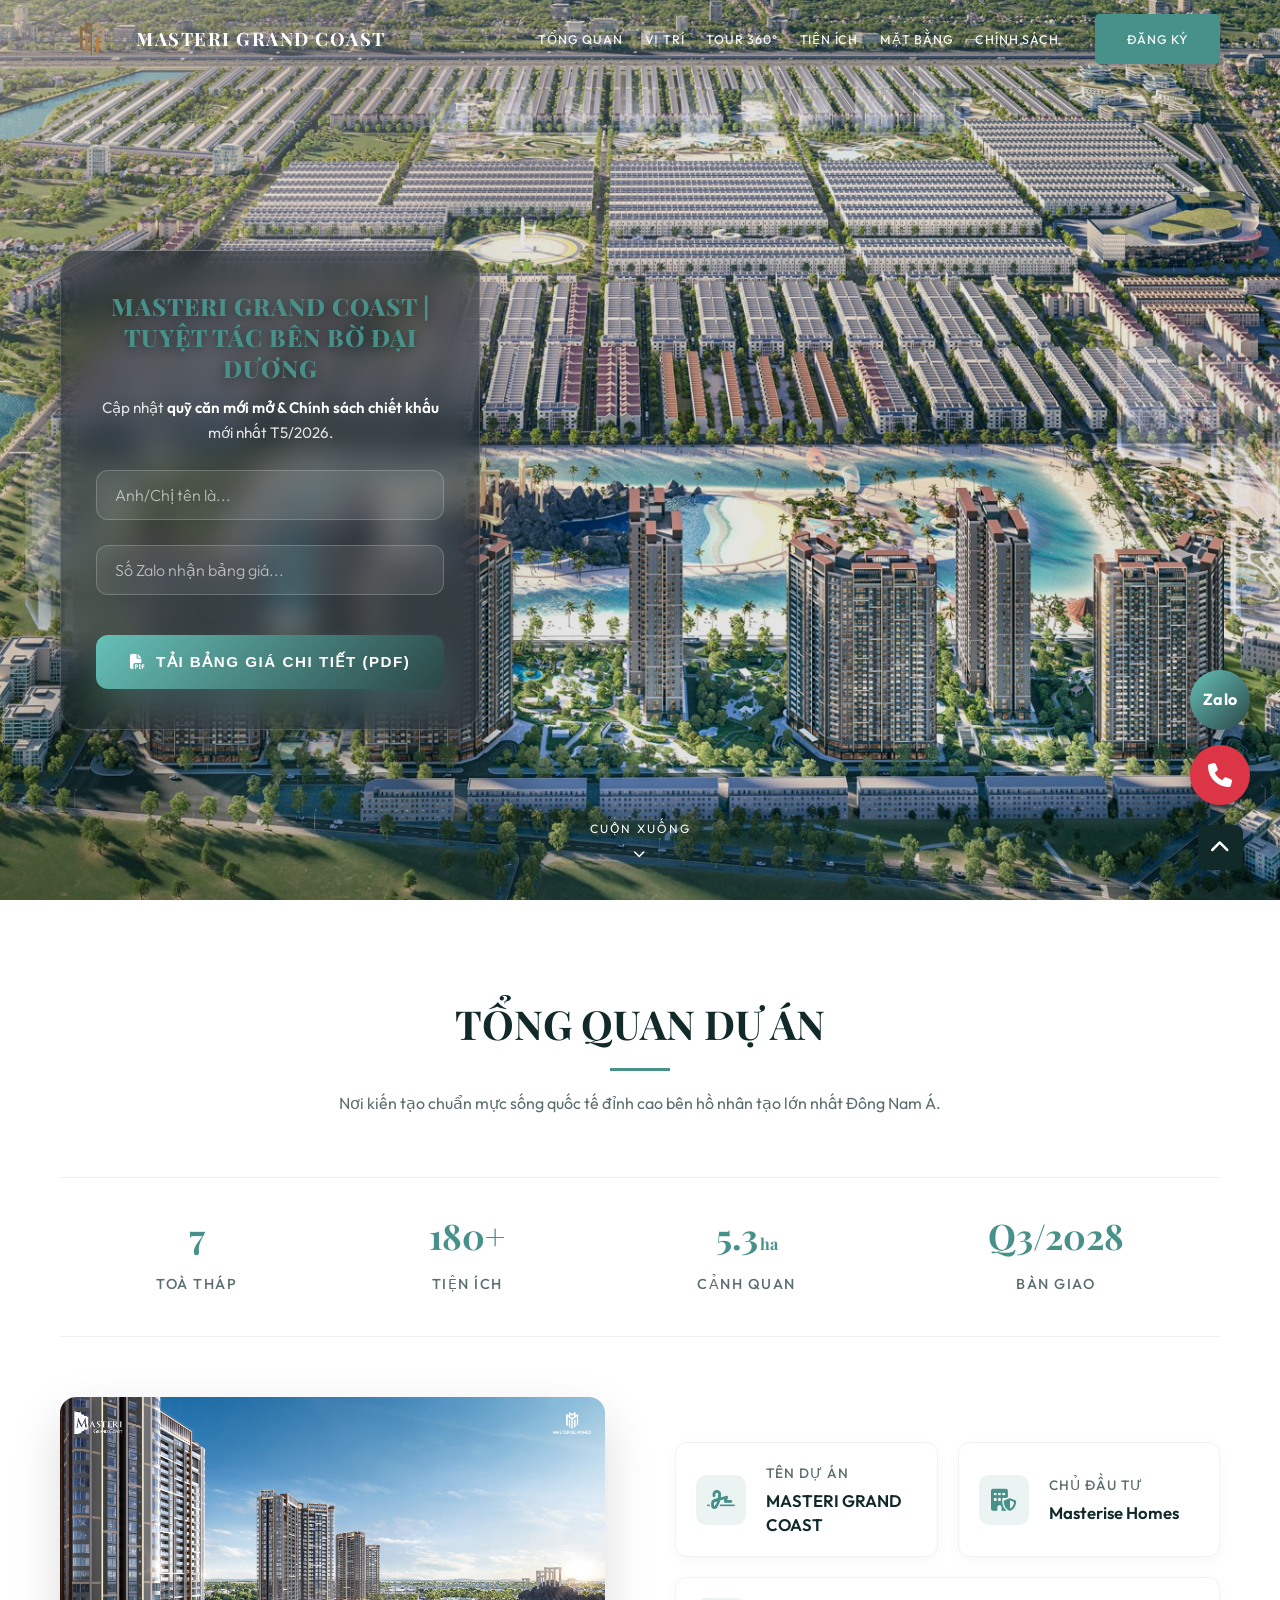
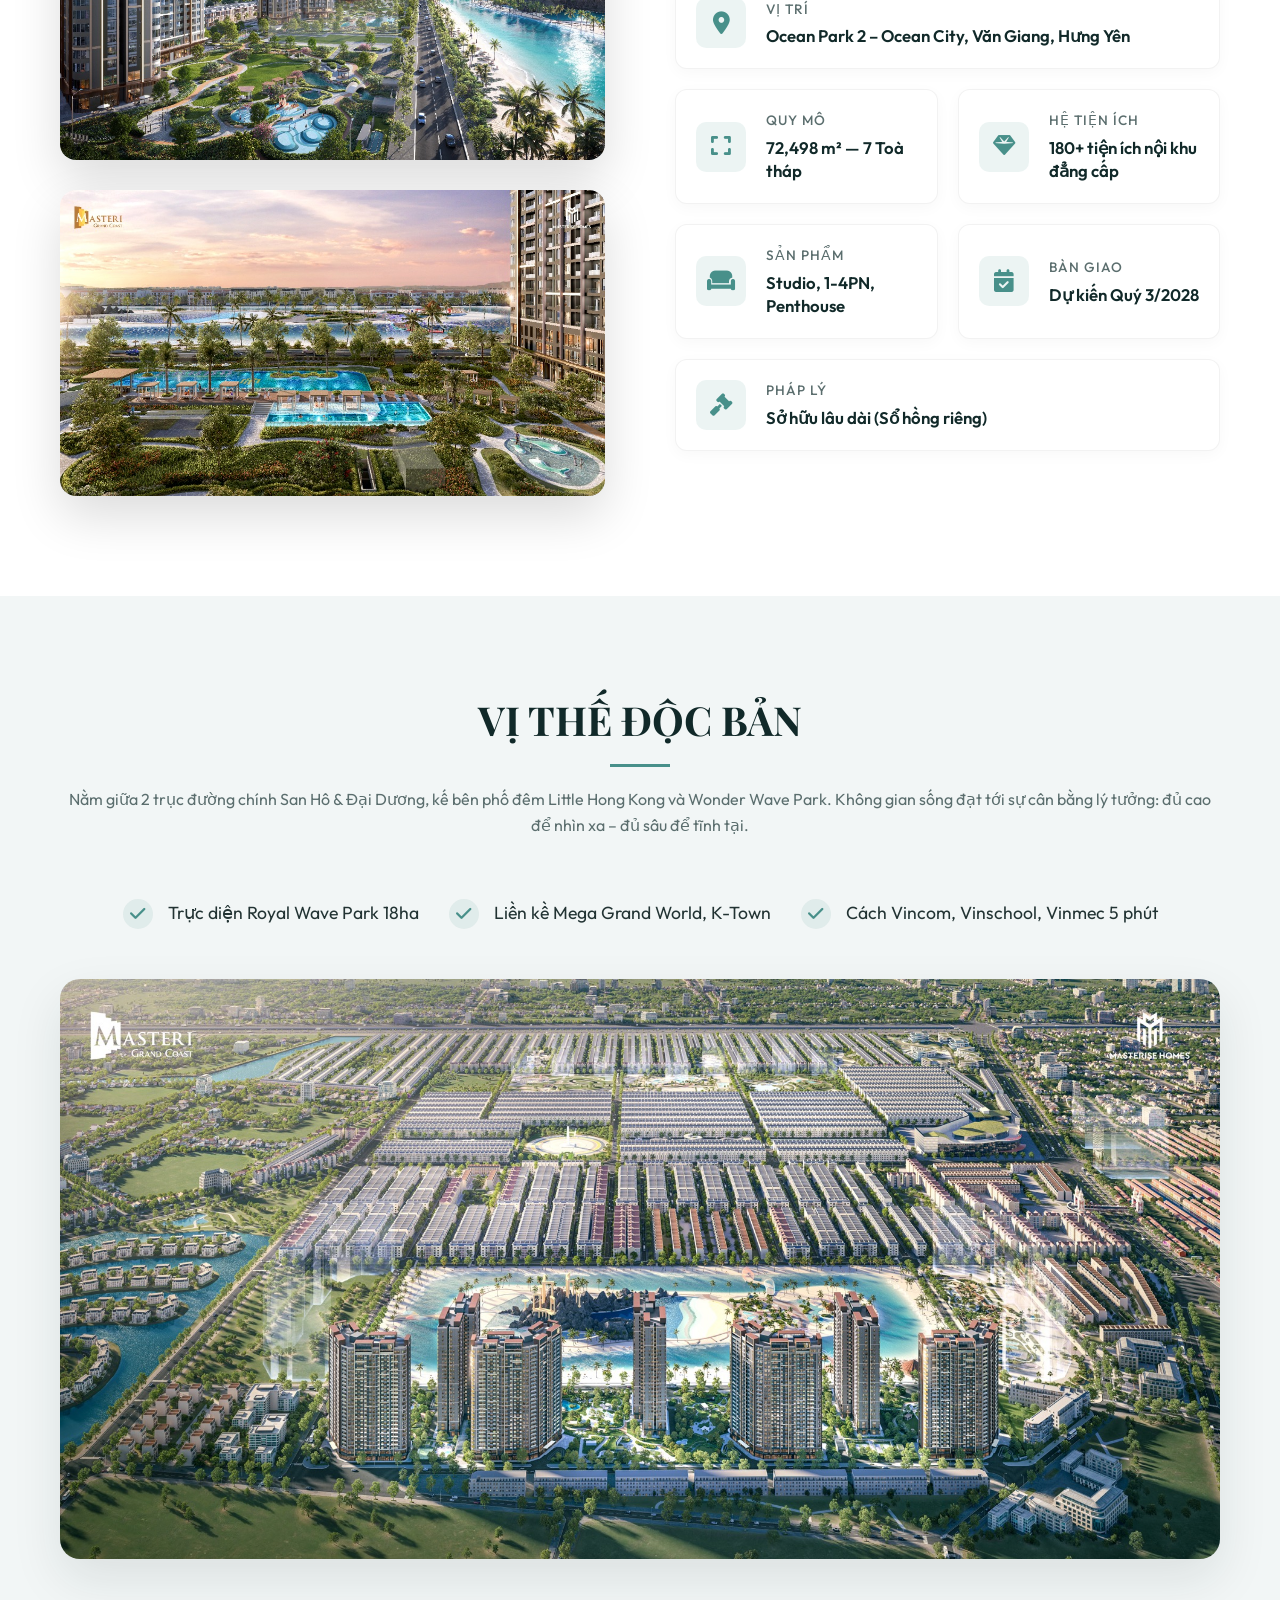
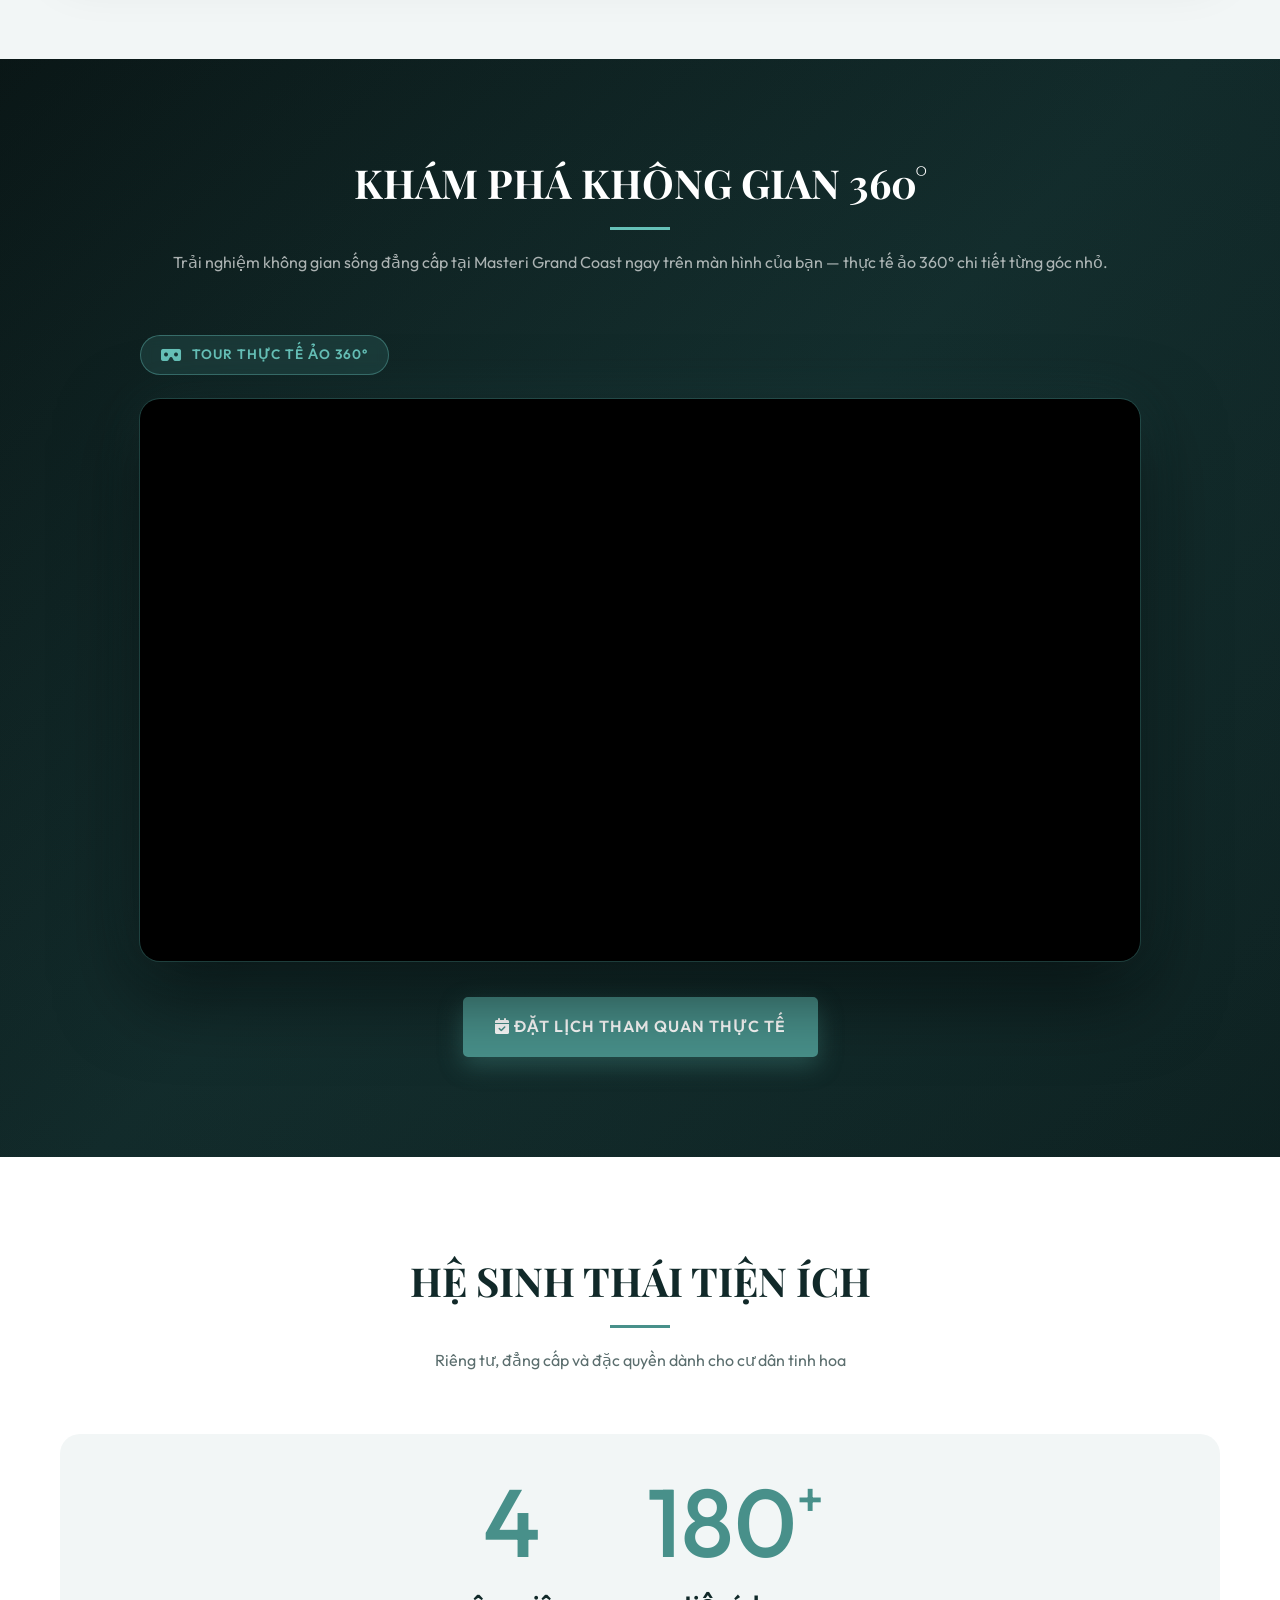
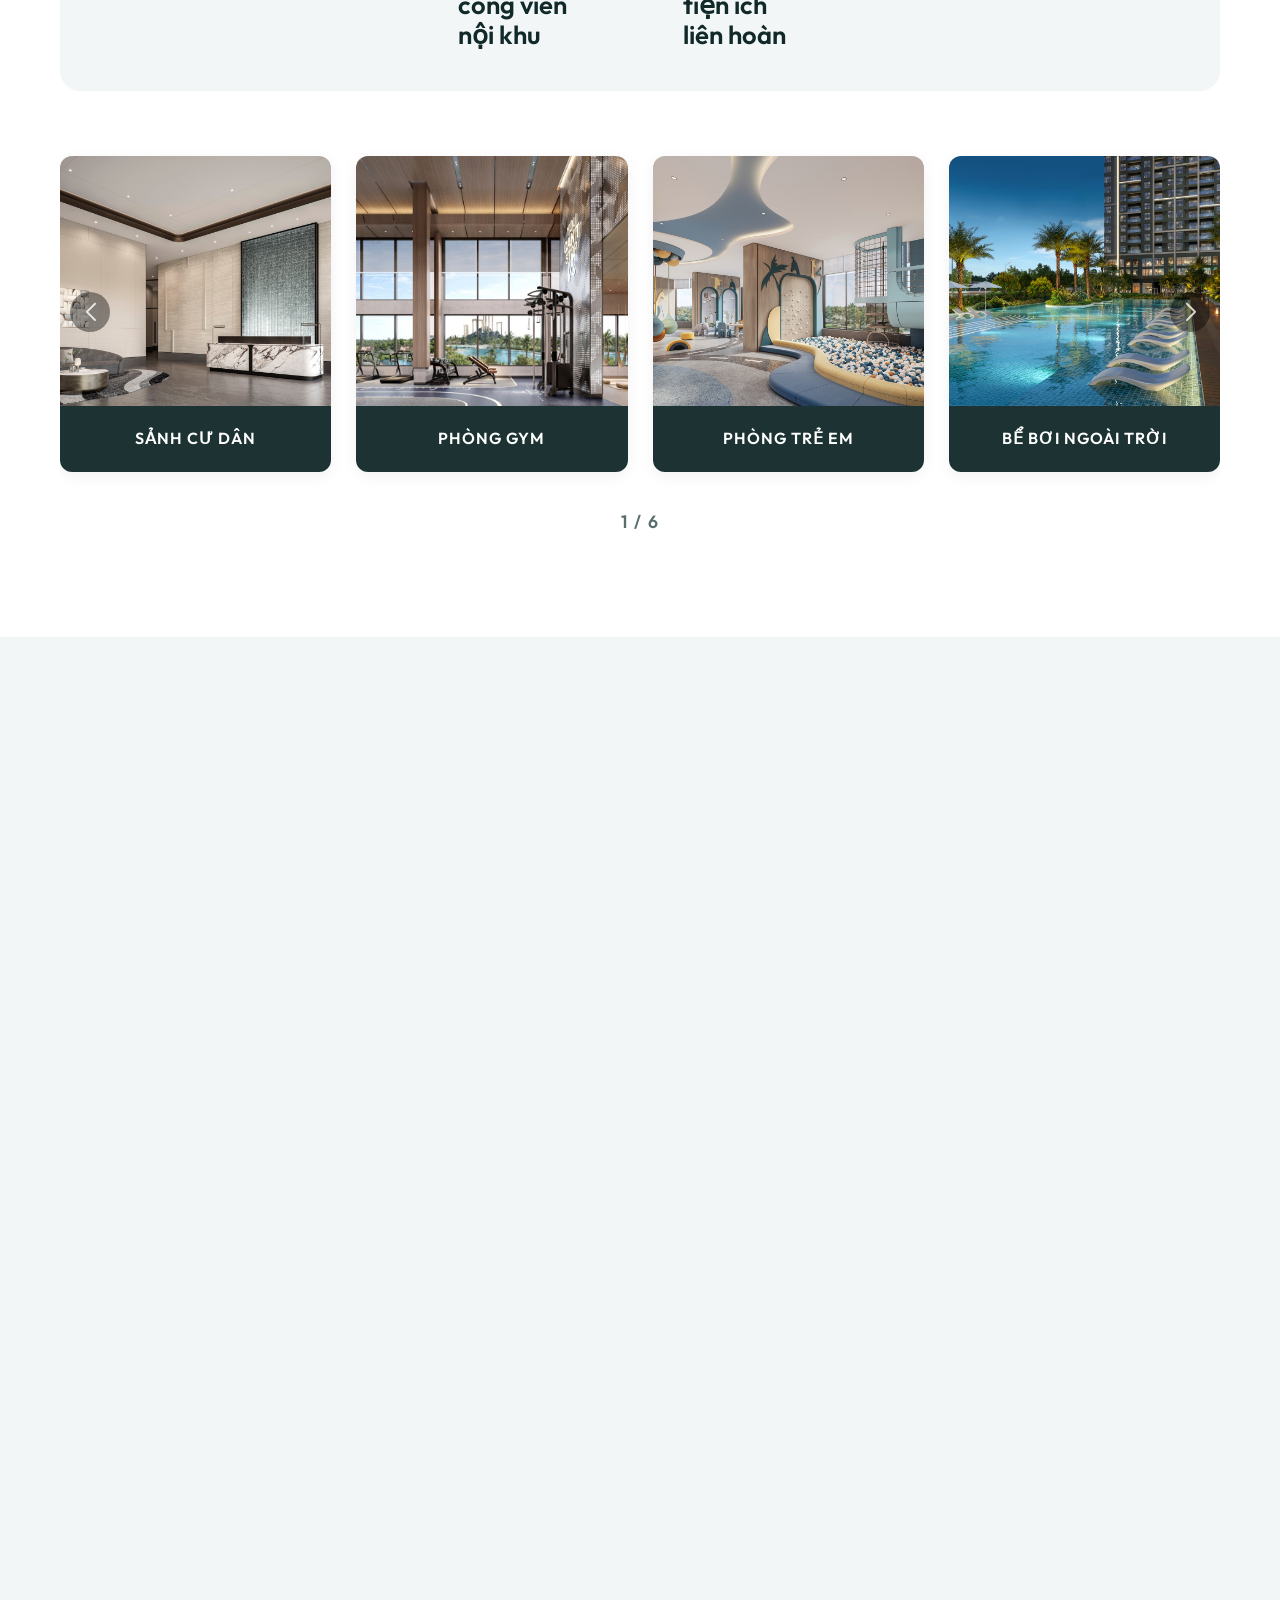
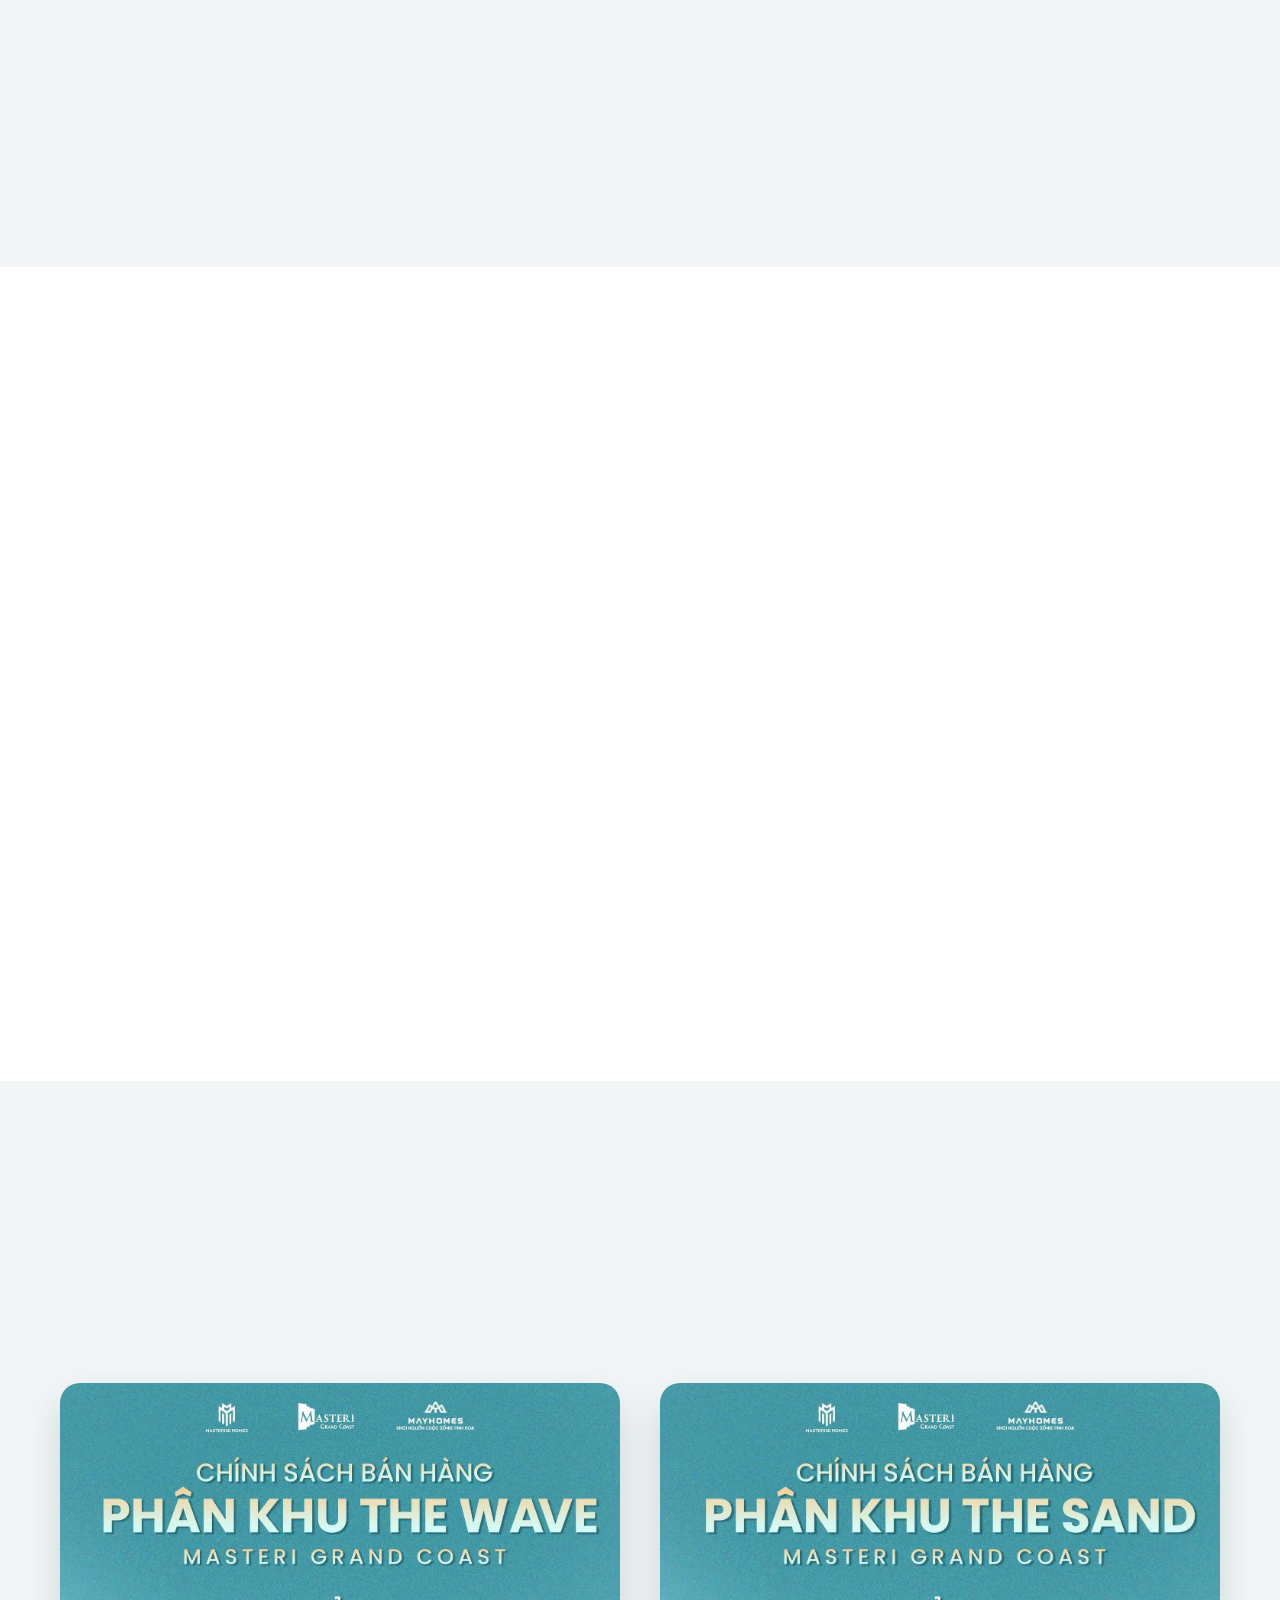
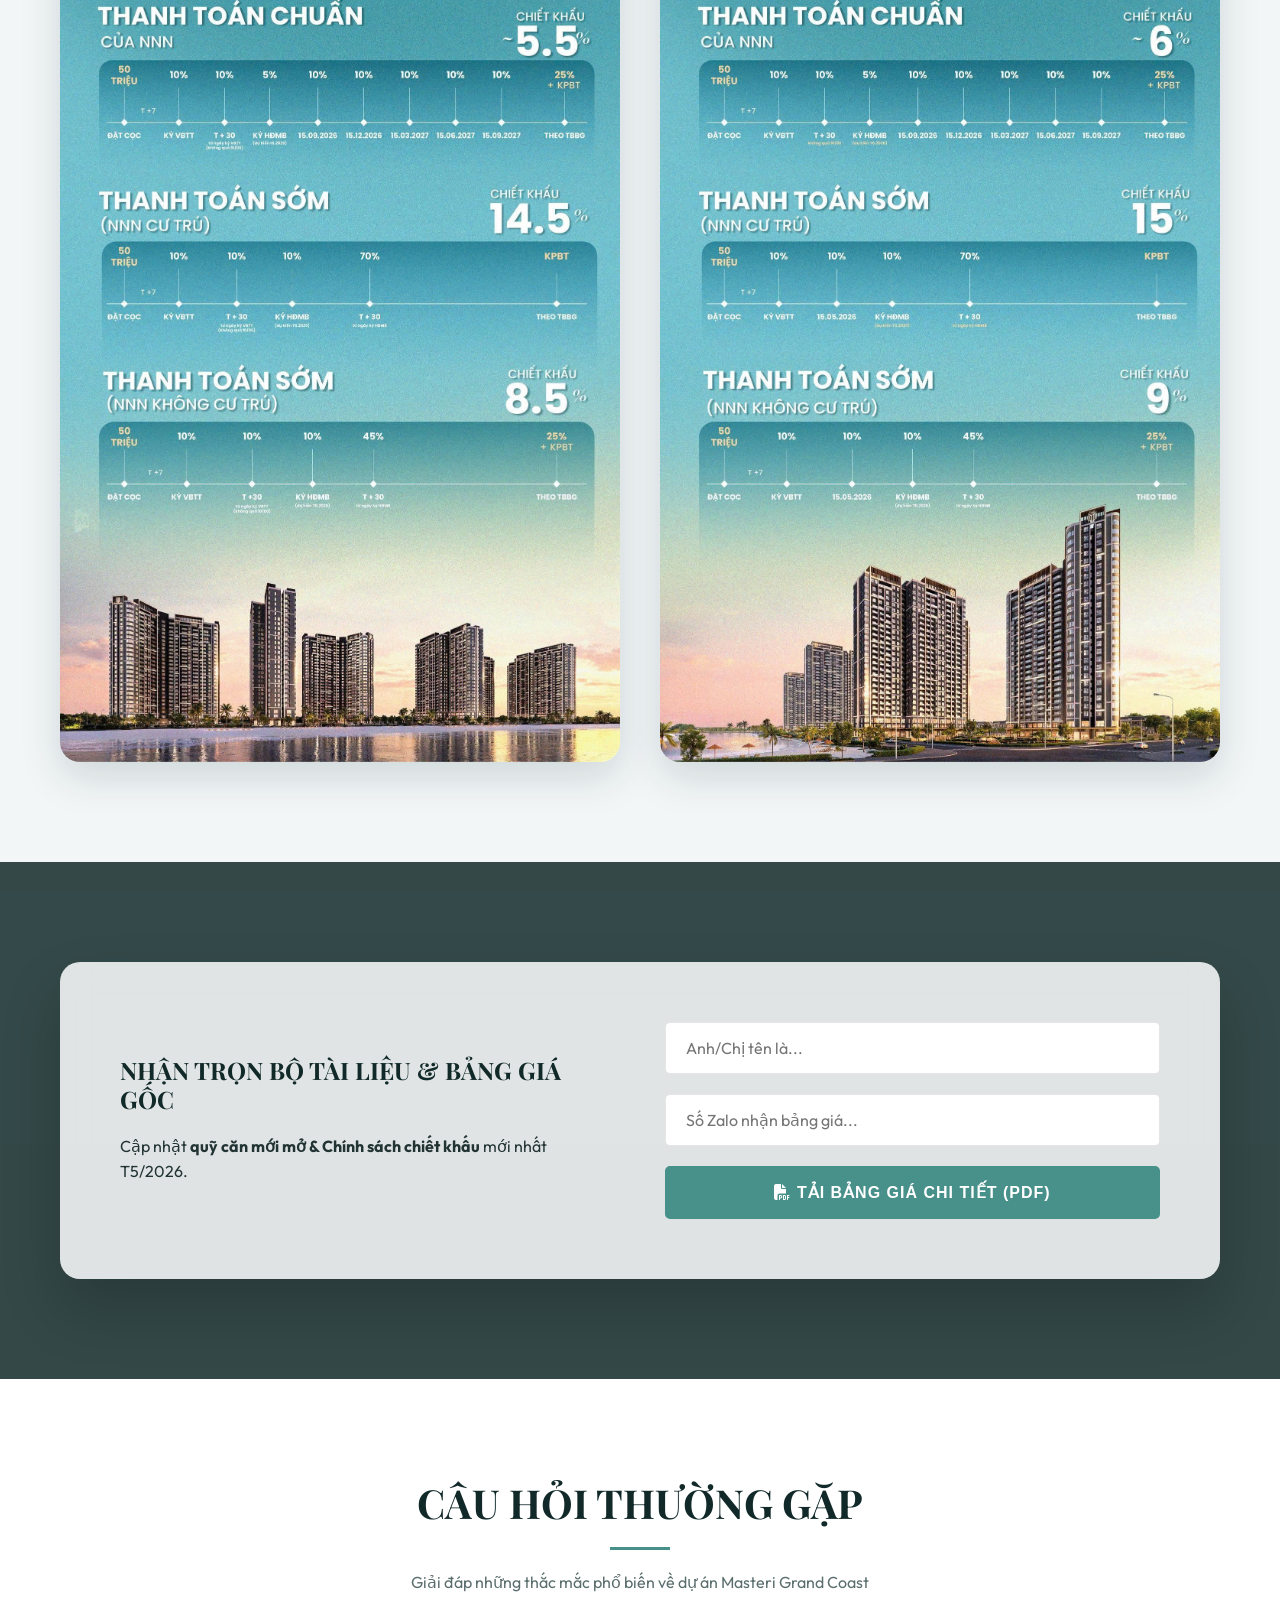
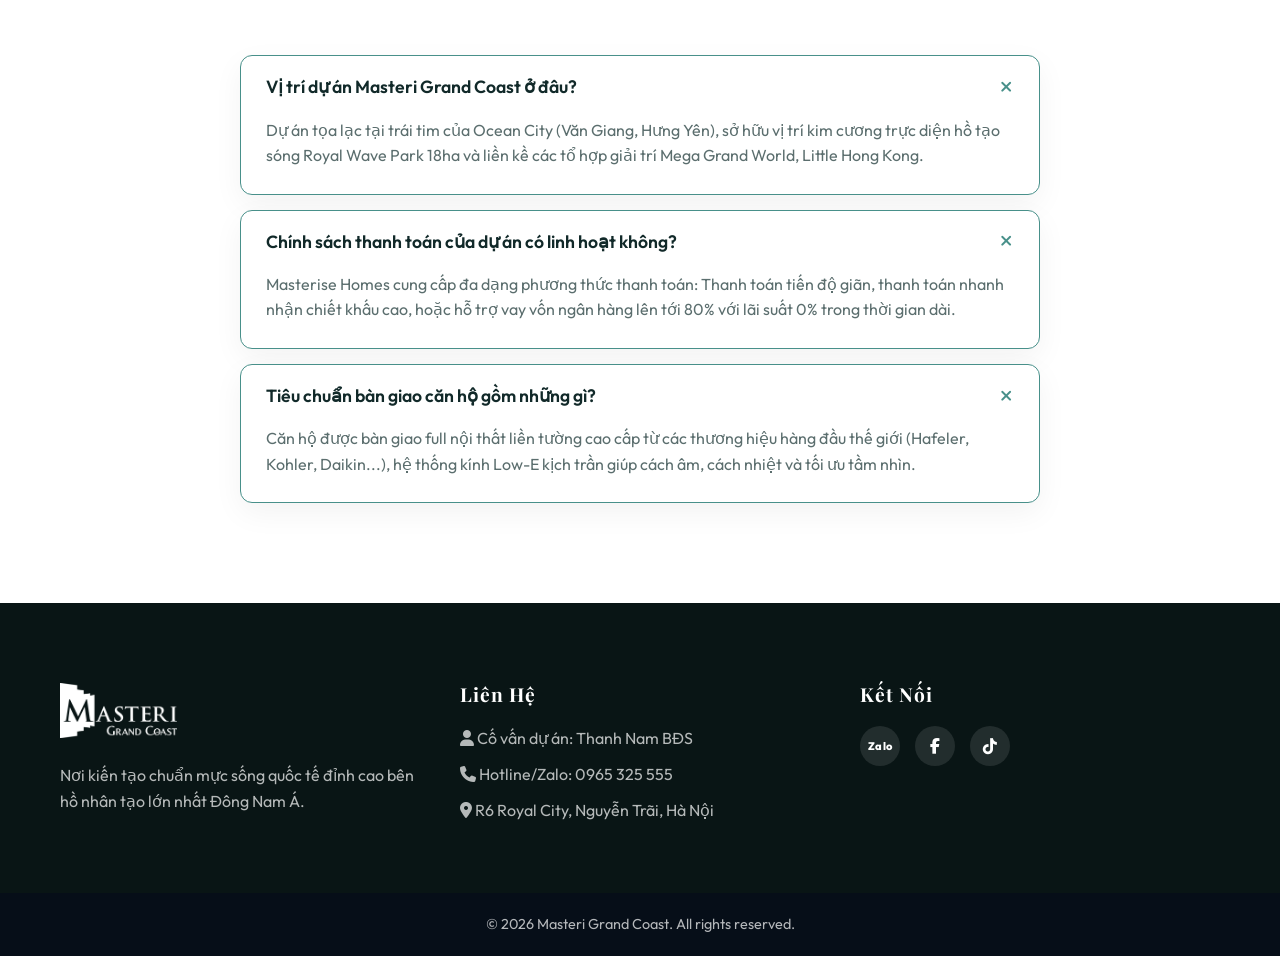
==== index.html @ ec3831b0 "feat: Add full list of apartment types to products carousel" ====
<!DOCTYPE html>
<html lang="vi">
<head>
    <meta charset="UTF-8">
    <meta name="viewport" content="width=device-width, initial-scale=1.0">
    <title>Masteri Grand Coast | Tuyệt Tác Bên Bờ Đại Dương</title>
    <link rel="canonical" href="https://thanhnambds.github.io/masteri-grand-coast/">

    <!-- SEO Meta Tags -->
    <meta name="description" content="Masteri Grand Coast - Phân khu căn hộ cao cấp tại Ocean City. Vị trí trực diện hồ Wave Park, sở hữu 180+ tiện ích đẳng cấp quốc tế. Nhận ngay bảng giá gốc và chính sách chiết khấu mới nhất năm 2026.">
    <meta name="keywords" content="Masteri Grand Coast, Masterise Homes, Ocean City, Ocean Park 2, Bất động sản">
    <meta name="author" content="Thanh Nam BĐS">
    <meta name="robots" content="index, follow, max-image-preview:large, max-snippet:-1, max-video-preview:-1">
    <meta name="geo.region" content="VN-HY">
    <meta name="geo.placename" content="Văn Giang">
    <meta name="geo.position" content="20.9383;105.9472">
    <meta name="ICBM" content="20.9383, 105.9472">

    <!-- Open Graph / Meta cho Zalo & Facebook -->
    <meta property="og:type" content="website">
    <meta property="og:url" content="https://thanhnambds.github.io/masteri-grand-coast/"> 
    <meta property="og:title" content="Masteri Grand Coast | Tuyệt Tác Sống Bên Bờ Đại Dương">
    <meta property="og:description" content="Khám phá không gian sống quốc tế đẳng cấp tại Ocean City. Nhận trọn bộ tài liệu & bảng giá quỹ căn ngoại giao mới nhất.">
    <meta property="og:image" content="https://thanhnambds.github.io/masteri-grand-coast/assets/og_image.png"> 
    <meta property="og:image:width" content="1024">
    <meta property="og:image:height" content="1024">
    <meta property="og:image:type" content="image/png">

    <!-- Facebook Domain Verification -->
    <meta name="facebook-domain-verification" content="ga3bc9r5jecabrwtxrjhvwh3znd4oa" />

    <!-- Favicon -->
    <link rel="icon" type="image/png" href="assets/favicon.png">
    <link rel="apple-touch-icon" href="assets/favicon.png">

    <!-- Google Fonts -->
    <link rel="preconnect" href="https://fonts.googleapis.com">
    <link rel="preconnect" href="https://fonts.gstatic.com" crossorigin>
    <link href="https://fonts.googleapis.com/css2?family=Outfit:wght@300;400;500;600;700&family=Playfair+Display:wght@400;500;600;700&display=swap" rel="stylesheet">
    <link rel="stylesheet" href="https://cdnjs.cloudflare.com/ajax/libs/font-awesome/6.4.0/css/all.min.css">

    <!-- Swiper CSS -->
    <link rel="stylesheet" href="https://cdn.jsdelivr.net/npm/swiper@11/swiper-bundle.min.css" />

    <!-- Structured Data (JSON-LD) -->
    <script type="application/ld+json">
    [
      {
        "@context": "https://schema.org",
        "@type": "RealEstateListing",
        "name": "Masteri Grand Coast - Ocean City",
        "description": "Phân khu căn hộ cao cấp nhất tại Ocean City, trực diện hồ Wave Park 18ha. Sở hữu hệ sinh Thái 180+ tiện ích đẳng cấp quốc tế.",
        "url": "https://thanhnambds.github.io/masteri-grand-coast/",
        "image": "https://thanhnambds.github.io/masteri-grand-coast/assets/og_image.png",
        "address": {
          "@type": "PostalAddress",
          "streetAddress": "Ocean Park 2, Ocean City",
          "addressLocality": "Văn Giang",
          "addressRegion": "Hưng Yên",
          "addressCountry": "VN"
        },
        "geo": {
          "@type": "GeoCoordinates",
          "latitude": "20.9383",
          "longitude": "105.9472"
        },
        "offers": {
          "@type": "Offer",
          "availability": "https://schema.org/InStock",
          "priceCurrency": "VND",
          "price": "3000000000",
          "priceSpecification": {
            "@type": "PriceSpecification",
            "price": "3000000000",
            "priceCurrency": "VND",
            "valueAddedTaxIncluded": "true"
          },
          "seller": {
            "@type": "Person",
            "name": "Thanh Nam BĐS",
            "telephone": "0965325555",
            "url": "https://zalo.me/0965325555"
          }
        }
      },
      {
        "@context": "https://schema.org",
        "@type": "FAQPage",
        "mainEntity": [
          {
            "@type": "Question",
            "name": "Vị trí dự án Masteri Grand Coast ở đâu?",
            "acceptedAnswer": {
              "@type": "Answer",
              "text": "Dự án Masteri Grand Coast tọa lạc tại vị trí 'trái tim' của Ocean City (thuộc Ocean Park 2), Văn Giang, Hưng Yên. Đây là vị trí trực diện hồ tạo sóng Royal Wave Park 18ha và liền kề Mega Grand World."
            }
          },
          {
            "@type": "Question",
            "name": "Chủ đầu tư Masterise Homes có uy tín không?",
            "acceptedAnswer": {
              "@type": "Answer",
              "text": "Masterise Homes là thành viên của tập đoàn Masterise Group, nổi tiếng với các dự án hàng hiệu như Grand Marina Saigon, The Global City. Các dự án của Masterise luôn cam kết chất lượng bàn giao đạt tiêu chuẩn quốc tế và pháp lý minh bạch."
            }
          },
          {
            "@type": "Question",
            "name": "Thời gian bàn giao dự kiến của Masteri Grand Coast là khi nào?",
            "acceptedAnswer": {
              "@type": "Answer",
              "text": "Dự án dự kiến sẽ bắt đầu bàn giao những căn hộ đầu tiên cho cư dân vào Quý 3 năm 2028 với tiêu chuẩn bàn giao cao cấp."
            }
          }
        ]
      }
    ]
    </script>

    <link rel="stylesheet" href="style.css">

    <!-- Meta Pixel Code -->
    <script>
    !function(f,b,e,v,n,t,s)
    {if(f.fbq)return;n=f.fbq=function(){n.callMethod?
    n.callMethod.apply(n,arguments):n.queue.push(arguments)};
    if(!f._fbq)f._fbq=n;n.push=n;n.loaded=!0;n.version='2.0';
    n.queue=[];t=b.createElement(e);t.async=!0;
    t.src=v;s=b.getElementsByTagName(e)[0];
    s.parentNode.insertBefore(t,s)}(window, document,'script',
    'https://connect.facebook.net/en_US/fbevents.js');
    fbq('init', '1285823569779220');
    fbq('track', 'PageView');
    </script>
    <noscript><img height="1" width="1" style="display:none"
    src="https://www.facebook.com/tr?id=1285823569779220&ev=PageView&noscript=1"
    /></noscript>
    <!-- End Meta Pixel Code -->

    <!-- Google Tag Manager -->
    <script>(function(w,d,s,l,i){w[l]=w[l]||[];w[l].push({'gtm.start':
    new Date().getTime(),event:'gtm.js'});var f=d.getElementsByTagName(s)[0],
    j=d.createElement(s),dl=l!='dataLayer'?'&l='+l:'';j.async=true;j.src=
    'https://www.googletagmanager.com/gtm.js?id='+i+dl;f.parentNode.insertBefore(j,f);
    })(window,document,'script','dataLayer','GTM-5982629K');</script>
    <!-- End Google Tag Manager -->
</head>
<body>
    <!-- Google Tag Manager (noscript) -->
    <noscript><iframe src="https://www.googletagmanager.com/ns.html?id=GTM-5982629K"
    height="0" width="0" style="display:none;visibility:hidden"></iframe></noscript>
    <!-- End Google Tag Manager (noscript) -->
    <header class="header" id="header">
        <div class="nav-container container">
            <a href="#dang-ky" class="logo">
                <img src="assets/logo.png" alt="Masterise Logo">
                MASTERI GRAND COAST
            </a>
            <!-- Desktop nav -->
            <nav class="nav" id="desktop-nav">
                <ul class="nav">
                    <li><a href="#tong-quan">Tổng Quan</a></li>
                    <li><a href="#vi-tri">Vị Trí</a></li>
                    <li><a href="#tour-360">Tour 360°</a></li>
                    <li><a href="#tien-ich">Tiện Ích</a></li>
                    <li><a href="#mat-bang">Mặt Bằng</a></li>
                    <li><a href="#chinh-sach">Chính Sách</a></li>
                    <li><a href="#dang-ky" class="btn-solid" style="margin-left: 15px;">Đăng Ký</a></li>
                </ul>
            </nav>
            <!-- Hamburger button (mobile only) -->
            <button class="hamburger" id="hamburger" aria-label="Menu">
                <span></span>
                <span></span>
                <span></span>
            </button>
        </div>

        <!-- Mobile drawer -->
        <div class="mobile-nav" id="mobile-nav">
            <ul>
                <li><a href="#tong-quan">Tổng Quan</a></li>
                <li><a href="#vi-tri">Vị Trí</a></li>
                <li><a href="#tour-360">Tour 360°</a></li>
                <li><a href="#tien-ich">Tiện Ích</a></li>
                <li><a href="#mat-bang">Mặt Bằng</a></li>
                <li><a href="#chinh-sach">Chính Sách</a></li>
                <li><a href="#dang-ky" class="btn-solid">Đăng Ký Ngay</a></li>
            </ul>
        </div>
    </header>

    <section class="hero" id="hero">
        <div class="hero-bg" style="background-image: url('assets/hero_bg_opt.jpg');"></div>
        <div class="hero-overlay"></div>
        <div class="container">
            <div class="hero-content form-card">
                <h1 class="hero-cta-title reveal-up">Masteri Grand Coast | Tuyệt Tác Bên Bờ Đại Dương</h1>
                <p class="hero-sub-headline reveal-up delay-1">Cập nhật <strong>quỹ căn mới mở & Chính sách chiết khấu</strong> mới nhất T5/2026.</p>

                <form class="hero-form reveal-up delay-2" id="hero-form">
                    <input type="hidden" name="form_origin" value="Hero Section (Đầu trang)">
                    <input type="hidden" name="project" value="Grand Coast">
                    <input type="text" name="website" style="display:none" tabindex="-1" autocomplete="off" placeholder="Leave this empty">
                    <div class="form-group">
                        <input type="text" name="fullname" placeholder="Anh/Chị tên là..." minlength="2" maxlength="50" required>
                    </div>
                    <div class="form-group">
                        <input type="tel" name="phone" placeholder="Số Zalo nhận bảng giá..." pattern="(0|\+84)[3|5|7|8|9][0-9]{8}" maxlength="12" title="Vui lòng nhập số điện thoại Việt Nam hợp lệ (ví dụ: 0912345678)" required>
                    </div>
                    <button type="submit" class="btn-solid btn-full btn-shimmer"><i class="fa-solid fa-file-pdf"></i> TẢI BẢNG GIÁ CHI TIẾT (PDF)</button>
                </form>

                <div class="form-success" id="hero-success" style="display: none;">
                    <div class="success-icon"><i class="fa-solid fa-circle-check"></i></div>
                    <h3>Gửi thành công!</h3>
                    <p>Chào anh/chị, tài liệu đã sẵn sàng. Mời anh/chị nhấn nút bên dưới để xem ngay.</p>
                    <div class="success-actions">
                        <a href="assets/bao-gia-top-can-masteri-grand-coast-studio-den-3pn.pdf" target="_blank" rel="noopener noreferrer" class="btn-solid btn-full"><i class="fa-solid fa-file-pdf"></i> XEM BẢNG GIÁ (PDF)</a>
                        <a href="https://zalo.me/0965325555" target="_blank" rel="noopener noreferrer" class="btn-outline btn-full"><i class="fa-solid fa-comments"></i> CHAT ZALO TƯ VẤN</a>
                    </div>
                </div>
            </div>

            <div class="scroll-indicator">
                <span>Cuộn xuống</span>
                <i class="fa-solid fa-chevron-down"></i>
            </div>
        </div>
    </section>

    <!-- Tổng Quan -->
    <section class="section" id="tong-quan">
        <div class="container">
            <div class="section-header reveal-up">
                <h2>Tổng Quan Dự Án</h2>
                <div class="divider"></div>
                <p>Nơi kiến tạo chuẩn mực sống quốc tế đỉnh cao bên hồ nhân tạo lớn nhất Đông Nam Á.</p>
            </div>

            <div class="spec-stats reveal-up delay-1">
                <div class="stat-item">
                    <span class="stat-num"><span class="counter" data-target="7">0</span></span>
                    <span class="stat-txt">Toà tháp</span>
                </div>
                <div class="stat-item">
                    <span class="stat-num"><span class="counter" data-target="180">0</span>+</span>
                    <span class="stat-txt">Tiện ích</span>
                </div>
                <div class="stat-item">
                    <span class="stat-num"><span class="counter" data-target="5.3">0</span><small>ha</small></span>
                    <span class="stat-txt">Cảnh quan</span>
                </div>
                <div class="stat-item">
                    <span class="stat-num">Q3/2028</span>
                    <span class="stat-txt">Bàn giao</span>
                </div>
            </div>

            <div class="tq-layout">
                <!-- Cột trái: Ảnh phối cảnh -->
                <div class="tq-image reveal-left">
                    <div class="tq-img-main">
                        <img src="assets/tong_quan.jpg" width="1024" height="682" alt="Phối cảnh tổng thể 7 tòa tháp Masteri Grand Coast bên hồ Wave Park">
                    </div>
                    <div class="tq-img-sub">
                        <img src="assets/tong_quan_2.jpg" alt="Không gian xanh và công viên nội khu tại dự án Masterise Homes">
                    </div>
                </div>

                <!-- Cột phải: Nội dung -->
                <div class="tq-content reveal-right">
                    <div class="overview-details">
                        <div class="spec-grid">
                            <div class="spec-card">
                                <div class="spec-icon"><i class="fa-solid fa-signature"></i></div>
                                <div class="spec-info">
                                    <span class="spec-label">Tên dự án</span>
                                    <span class="spec-value">MASTERI GRAND COAST</span>
                                </div>
                            </div>
                            <div class="spec-card tq-hide-mobile">
                                <div class="spec-icon"><i class="fa-solid fa-building-shield"></i></div>
                                <div class="spec-info">
                                    <span class="spec-label">Chủ đầu tư</span>
                                    <span class="spec-value">Masterise Homes</span>
                                </div>
                            </div>
                            <div class="spec-card full-width">
                                <div class="spec-icon"><i class="fa-solid fa-location-dot"></i></div>
                                <div class="spec-info">
                                    <span class="spec-label">Vị trí</span>
                                    <span class="spec-value">Ocean Park 2 – Ocean City, Văn Giang, Hưng Yên</span>
                                </div>
                            </div>
                            <div class="spec-card">
                                <div class="spec-icon"><i class="fa-solid fa-expand"></i></div>
                                <div class="spec-info">
                                    <span class="spec-label">Quy mô</span>
                                    <span class="spec-value">72,498 m² — 7 Toà tháp</span>
                                </div>
                            </div>
                            <div class="spec-card">
                                <div class="spec-icon"><i class="fa-solid fa-gem"></i></div>
                                <div class="spec-info">
                                    <span class="spec-label">Hệ tiện ích</span>
                                    <span class="spec-value">180+ tiện ích nội khu đẳng cấp</span>
                                </div>
                            </div>
                            <div class="spec-card tq-hide-mobile">
                                <div class="spec-icon"><i class="fa-solid fa-couch"></i></div>
                                <div class="spec-info">
                                    <span class="spec-label">Sản phẩm</span>
                                    <span class="spec-value">Studio, 1-4PN, Penthouse</span>
                                </div>
                            </div>
                            <div class="spec-card">
                                <div class="spec-icon"><i class="fa-solid fa-calendar-check"></i></div>
                                <div class="spec-info">
                                    <span class="spec-label">Bàn giao</span>
                                    <span class="spec-value">Dự kiến Quý 3/2028</span>
                                </div>
                            </div>
                            <div class="spec-card full-width tq-hide-mobile">
                                <div class="spec-icon"><i class="fa-solid fa-gavel"></i></div>
                                <div class="spec-info">
                                    <span class="spec-label">Pháp lý</span>
                                    <span class="spec-value">Sở hữu lâu dài (Sổ hồng riêng)</span>
                                </div>
                            </div>
                        </div>
                    </div>
                </div>
            </div>
        </div>
    </section>

    <!-- Vị Trí -->
    <section class="section bg-gray" id="vi-tri">
        <div class="container">
            <div class="section-header reveal-up">
                <h2>Vị Thế Độc Bản</h2>
                <div class="divider"></div>
                <p>Nằm giữa 2 trục đường chính San Hô & Đại Dương, kế bên phố đêm Little Hong Kong và Wonder Wave Park. Không gian sống đạt tới sự cân bằng lý tưởng: đủ cao để nhìn xa – đủ sâu để tĩnh tại.</p>
            </div>

            <ul class="feature-list horizontal-list reveal-up">
                <li><i class="fa-solid fa-check"></i> Trực diện Royal Wave Park 18ha</li>
                <li><i class="fa-solid fa-check"></i> Liền kề Mega Grand World, K-Town</li>
                <li><i class="fa-solid fa-check"></i> Cách Vincom, Vinschool, Vinmec 5 phút</li>
            </ul>

            <div class="image-map-wrapper reveal-up" style="margin-top: 50px;">
                <img src="assets/vi_tri_opt.jpg" width="1920" height="960" alt="Bản đồ vị trí dự án Masteri Grand Coast" loading="lazy">
            </div>
        </div>
    </section>

    <!-- Tour 360° -->
    <section class="section tour360-section" id="tour-360">
        <div class="container">
            <div class="section-header reveal-up">
                <h2>Khám Phá Không Gian 360°</h2>
                <div class="divider"></div>
                <p>Trải nghiệm không gian sống đẳng cấp tại Masteri Grand Coast ngay trên màn hình của bạn — thực tế ảo 360° chi tiết từng góc nhỏ.</p>
            </div>

            <div class="tour360-wrapper reveal-up delay-1">
                <div class="tour360-badge">
                    <i class="fa-solid fa-vr-cardboard"></i>
                    <span>Tour thực tế ảo 360°</span>
                </div>
                <div class="tour360-frame-container">
                    <iframe
                        id="kuula-tour"
                        width="100%"
                        height="100%"
                        style="border:none;"
                        allow="fullscreen; gyroscope; accelerometer; xr-spatial-tracking"
                        scrolling="no"
                        src="https://kuula.co/share/htxHw?logo=1&info=1&fs=1&vr=0&sd=1&thumbs=1&inst=vi">
                    </iframe>
                </div>
                <div class="tour360-cta">
                    <a href="#dang-ky" class="btn-solid">
                        <i class="fa-solid fa-calendar-check"></i> Đặt lịch tham quan thực tế
                    </a>
                </div>
            </div>
        </div>
    </section>

    <!-- Tiện Ích -->
    <section class="section" id="tien-ich">
        <div class="container">
            <div class="section-header reveal-up">
                <h2>Hệ Sinh Thái Tiện Ích</h2>
                <div class="divider"></div>
                <p>Riêng tư, đẳng cấp và đặc quyền dành cho cư dân tinh hoa</p>
            </div>

            <div class="amenity-stats reveal-up delay-1">
                <div class="stat-item">
                    <div class="stat-number"><span class="counter" data-target="4">0</span></div>
                    <div class="stat-label">công viên<br>nội khu</div>
                </div>
                <div class="stat-item">
                    <div class="stat-number"><span class="counter" data-target="180">0</span><span class="plus">+</span></div>
                    <div class="stat-label">tiện ích<br>liên hoàn</div>
                </div>
            </div>

            <div class="amenities-slider-wrapper reveal-up delay-2">
                <div class="swiper amenitiesSwiper">
                    <div class="swiper-wrapper">
                        <!-- Slide 1 -->
                        <div class="swiper-slide">
                            <div class="am-card">
                                <img src="assets/am_1_opt.jpg" alt="Sảnh Cư Dân" loading="lazy">
                                <div class="am-caption">SẢNH CƯ DÂN</div>
                            </div>
                        </div>
                        <!-- Slide 2 -->
                        <div class="swiper-slide">
                            <div class="am-card">
                                <img src="assets/am_2_opt.jpg" alt="Phòng Gym" loading="lazy">
                                <div class="am-caption">PHÒNG GYM</div>
                            </div>
                        </div>
                        <!-- Slide 3 -->
                        <div class="swiper-slide">
                            <div class="am-card">
                                <img src="assets/am_3_opt.jpg" alt="Phòng Trẻ Em" loading="lazy">
                                <div class="am-caption">PHÒNG TRẺ EM</div>
                            </div>
                        </div>
                        <!-- Slide 4 -->
                        <div class="swiper-slide">
                            <div class="am-card">
                                <img src="assets/am_4_opt.jpg" alt="Bể Bơi Ngoài Trời" loading="lazy">
                                <div class="am-caption">BỂ BƠI NGOÀI TRỜI</div>
                            </div>
                        </div>
                        <!-- Slide 5 -->
                        <div class="swiper-slide">
                            <div class="am-card">
                                <img src="assets/am_5_opt.jpg" alt="Business Lounge" loading="lazy">
                                <div class="am-caption">BUSINESS LOUNGE</div>
                            </div>
                        </div>
                        <!-- Slide 6 -->
                        <div class="swiper-slide">
                            <div class="am-card">
                                <img src="assets/am_6_opt.jpg" alt="Công Viên Liên Hoàn" loading="lazy">
                                <div class="am-caption">CÔNG VIÊN LIÊN HOÀN</div>
                            </div>
                        </div>
                    </div>

                    <!-- Navigation arrows -->
                    <div class="swiper-button-next am-nav-next"></div>
                    <div class="swiper-button-prev am-nav-prev"></div>
                </div>
                <!-- Pagination (Fraction) -->
                <div class="swiper-pagination am-pagination"></div>
            </div>
         </div>
    </section>

    <!-- Mặt Bằng Tổng Thể -->
    <section class="section bg-gray" id="mat-bang">
        <div class="container">
            <div class="section-header reveal-up">
                <h2>Mặt Bằng Tổng Thể</h2>
                <div class="divider"></div>
                <p>Quy hoạch tổng thể 72,498 m² với 7 toà tháp, 4 công viên chủ đề và hơn 180+ tiện ích đẳng cấp bậc nhất Masteri Collection</p>
            </div>
            <div class="mat-bang-wrapper reveal-up delay-1">
                <div class="mat-bang-img-container">
                    <img src="assets/TMB TIEN ICH.jpg" width="3289" height="2268" alt="Mặt Bằng Tổng Thể Masteri Grand Coast" id="mat-bang-img" loading="lazy">
                    <div class="mat-bang-zoom-hint">
                        <i class="fa-solid fa-magnifying-glass-plus"></i>
                        <span>Nhấn để phóng to</span>
                    </div>
                </div>
                <div class="mat-bang-tags reveal-up delay-2">
                    <div class="mb-tag">
                        <div class="mb-tag-dot" style="background:#3a9cc1;"></div>
                        <span>Phân khu The Wave – 3 toà tháp</span>
                    </div>
                    <div class="mb-tag">
                        <div class="mb-tag-dot" style="background:#e8b46a;"></div>
                        <span>Phân khu The Sand – 4 toà tháp</span>
                    </div>
                    <div class="mb-tag">
                        <div class="mb-tag-dot" style="background:#6abf7b;"></div>
                        <span>4 Công viên chủ đề</span>
                    </div>
                    <div class="mb-tag">
                        <div class="mb-tag-dot" style="background:#c39b62;"></div>
                        <span>Cảnh quan 5,3 ha – Bể bơi Olympic / Vô cực</span>
                    </div>
                </div>
            </div>
        </div>
    </section>

    <!-- Lightbox overlay -->
    <div id="mb-lightbox" class="mb-lightbox">
        <span class="mb-lightbox-close">&times;</span>
        <img src="assets/TMB TIEN ICH.jpg" alt="Mặt Bằng Phóng To" loading="lazy">
    </div>

    <!-- Sản Phẩm -->
    <section class="section bg-white" id="san-pham">
        <div class="container">
            <div class="section-header reveal-up">
                <h2>Sản phẩm</h2>
                <div class="divider"></div>
                <p>Đa dạng lựa chọn cho mọi nhu cầu</p>
            </div>

            <div class="products-slider-wrapper reveal-up delay-1">
                <div class="swiper productsSwiper" style="padding-bottom: 40px; padding-left: 20px; padding-right: 20px;">
                    <div class="swiper-wrapper">
                        <!-- Slide 1: Studio -->
                        <div class="swiper-slide">
                            <div class="product-card">
                                <div class="product-img-box">
                                    <img src="assets/layout_1pn.jpg" alt="Căn hộ Studio" loading="lazy">
                                    <a href="#dang-ky" class="btn-bao-gia">Nhận báo giá</a>
                                </div>
                                <div class="product-info">
                                    <h3>Căn hộ Studio</h3>
                                    <p>Diện tích: ~28 - 35 m²</p>
                                </div>
                            </div>
                        </div>
                        <!-- Slide 2: 1PN -->
                        <div class="swiper-slide">
                            <div class="product-card">
                                <div class="product-img-box">
                                    <img src="assets/layout_1pn.jpg" alt="Căn hộ 1PN" loading="lazy">
                                    <a href="#dang-ky" class="btn-bao-gia">Nhận báo giá</a>
                                </div>
                                <div class="product-info">
                                    <h3>Căn hộ 1PN</h3>
                                    <p>Diện tích: ~42 - 52 m²</p>
                                </div>
                            </div>
                        </div>
                        <!-- Slide 3: 1PN+ -->
                        <div class="swiper-slide">
                            <div class="product-card">
                                <div class="product-img-box">
                                    <img src="assets/layout_1pn_plus.jpg" alt="Căn hộ 1PN+" loading="lazy">
                                    <a href="#dang-ky" class="btn-bao-gia">Nhận báo giá</a>
                                </div>
                                <div class="product-info">
                                    <h3>Căn hộ 1PN+</h3>
                                    <p>Diện tích: ~54 - 58 m²</p>
                                </div>
                            </div>
                        </div>
                        <!-- Slide 4: 2PN -->
                        <div class="swiper-slide">
                            <div class="product-card">
                                <div class="product-img-box">
                                    <img src="assets/layout_2pn.jpg" alt="Căn hộ 2PN" loading="lazy">
                                    <a href="#dang-ky" class="btn-bao-gia">Nhận báo giá</a>
                                </div>
                                <div class="product-info">
                                    <h3>Căn hộ 2PN</h3>
                                    <p>Diện tích: ~65 - 75 m²</p>
                                </div>
                            </div>
                        </div>
                        <!-- Slide 5: 2PN+ -->
                        <div class="swiper-slide">
                            <div class="product-card">
                                <div class="product-img-box">
                                    <img src="assets/layout_2pn.jpg" alt="Căn hộ 2PN+" loading="lazy">
                                    <a href="#dang-ky" class="btn-bao-gia">Nhận báo giá</a>
                                </div>
                                <div class="product-info">
                                    <h3>Căn hộ 2PN+</h3>
                                    <p>Diện tích: ~75 - 84 m²</p>
                                </div>
                            </div>
                        </div>
                        <!-- Slide 6: 3PN -->
                        <div class="swiper-slide">
                            <div class="product-card">
                                <div class="product-img-box">
                                    <img src="assets/layout_1pn_plus.jpg" alt="Căn hộ 3PN" loading="lazy">
                                    <a href="#dang-ky" class="btn-bao-gia">Nhận báo giá</a>
                                </div>
                                <div class="product-info">
                                    <h3>Căn hộ 3PN</h3>
                                    <p>Diện tích: ~95 - 110 m²</p>
                                </div>
                            </div>
                        </div>
                        <!-- Slide 7: 4PN -->
                        <div class="swiper-slide">
                            <div class="product-card">
                                <div class="product-img-box">
                                    <img src="assets/layout_1pn.jpg" alt="Căn hộ 4PN" loading="lazy">
                                    <a href="#dang-ky" class="btn-bao-gia">Nhận báo giá</a>
                                </div>
                                <div class="product-info">
                                    <h3>Căn hộ 4PN</h3>
                                    <p>Diện tích: ~120 - 150 m²</p>
                                </div>
                            </div>
                        </div>
                    </div>

                    <!-- Navigation arrows -->
                    <div class="swiper-button-next pr-nav-next"></div>
                    <div class="swiper-button-prev pr-nav-prev"></div>
                </div>
                <!-- Pagination -->
                <div class="swiper-pagination pr-pagination"></div>
            </div>
        </div>
    </section>

    <!-- Chính Sách Bán Hàng -->
    <section class="section bg-gray" id="chinh-sach">
        <div class="container">
            <div class="section-header reveal-up">
                <h2>Chính Sách Bán Hàng & Ưu Đãi</h2>
                <div class="divider"></div>
                <p>Khám phá các chính sách đặc biệt và tiến độ thanh toán siêu linh hoạt tại phân khu The Wave - Cơ hội tốt nhất để sở hữu ngay "Tuyệt tác nghỉ dưỡng" trong năm nay.</p>
            </div>

            <div class="policy-grid reveal-up delay-1">
                <div class="policy-card">
                    <img src="assets/policy_wave.jpg" width="1465" height="2560" alt="Chính sách bán hàng Phân khu The Wave" loading="lazy">
                </div>
                <div class="policy-card">
                    <img src="assets/policy_sand.jpg" width="1465" height="2560" alt="Chính sách bán hàng Phân khu The Sand" loading="lazy">
                </div>
            </div>
        </div>
    </section>

    <!-- CTA Form -->
    <section class="section cta-section" id="dang-ky" style="background-image: url('assets/cta_bg_opt.jpg');">
        <div class="container">
            <div class="cta-box reveal-up">
                <div class="cta-text">
                    <h2>Nhận Trọn Bộ Tài Liệu & Bảng Giá Gốc</h2>
                    <p>Cập nhật <strong>quỹ căn mới mở & Chính sách chiết khấu</strong> mới nhất T5/2026.</p>
                </div>
                <form class="cta-form" id="footer-form">
                    <input type="hidden" name="form_origin" value="CTA Section (Cuối trang)">
                    <input type="hidden" name="project" value="Grand Coast">
                    <input type="text" name="website" style="display:none" tabindex="-1" autocomplete="off" placeholder="Leave this empty">
                    <input type="text" name="fullname" placeholder="Anh/Chị tên là..." minlength="2" maxlength="50" required>
                    <input type="tel" name="phone" placeholder="Số Zalo nhận bảng giá..." pattern="(0|\+84)[3|5|7|8|9][0-9]{8}" maxlength="12" title="Vui lòng nhập số điện thoại Việt Nam hợp lệ (ví dụ: 0912345678)" required>
                    <button type="submit" class="btn-solid btn-large btn-shimmer"><i class="fa-solid fa-file-pdf"></i> TẢI BẢNG GIÁ CHI TIẾT (PDF)</button>
                </form>

                <div class="form-success" id="footer-success" style="display: none;">
                    <div class="success-icon"><i class="fa-solid fa-circle-check"></i></div>
                    <h3>Đăng ký thành công!</h3>
                    <p>Mời anh/chị nhấn nút bên dưới để nhận tài liệu chi tiết.</p>
                    <div class="success-actions">
                        <a href="assets/bao-gia-top-can-masteri-grand-coast-studio-den-3pn.pdf" target="_blank" rel="noopener noreferrer" class="btn-solid btn-full"><i class="fa-solid fa-file-pdf"></i> TẢI BẢNG GIÁ</a>
                        <a href="https://zalo.me/0965325555" target="_blank" rel="noopener noreferrer" class="btn-outline btn-full"><i class="fa-brands fa-whatsapp"></i> CHAT ZALO</a>
                    </div>
                </div>
            </div>
        </div>
    </section>

    <!-- FAQ Section -->
    <section class="section faq-section" id="faq">
        <div class="container">
            <div class="section-header reveal-up">
                <h2>Câu Hỏi Thường Gặp</h2>
                <div class="divider"></div>
                <p>Giải đáp những thắc mắc phổ biến về dự án Masteri Grand Coast</p>
            </div>

            <div class="faq-grid">
                <div class="faq-item reveal-up">
                    <div class="faq-toggle">
                        <h3>Vị trí dự án Masteri Grand Coast ở đâu?</h3>
                        <i class="fa-solid fa-plus"></i>
                    </div>
                    <div class="faq-answer">
                        <div class="faq-answer-content">
                            <p>Dự án tọa lạc tại trái tim của Ocean City (Văn Giang, Hưng Yên), sở hữu vị trí kim cương trực diện hồ tạo sóng Royal Wave Park 18ha và liền kề các tổ hợp giải trí Mega Grand World, Little Hong Kong.</p>
                        </div>
                    </div>
                </div>

                <div class="faq-item reveal-up">
                    <div class="faq-toggle">
                        <h3>Chính sách thanh toán của dự án có linh hoạt không?</h3>
                        <i class="fa-solid fa-plus"></i>
                    </div>
                    <div class="faq-answer">
                        <div class="faq-answer-content">
                            <p>Masterise Homes cung cấp đa dạng phương thức thanh toán: Thanh toán tiến độ giãn, thanh toán nhanh nhận chiết khấu cao, hoặc hỗ trợ vay vốn ngân hàng lên tới 80% với lãi suất 0% trong thời gian dài.</p>
                        </div>
                    </div>
                </div>

                <div class="faq-item reveal-up">
                    <div class="faq-toggle">
                        <h3>Tiêu chuẩn bàn giao căn hộ gồm những gì?</h3>
                        <i class="fa-solid fa-plus"></i>
                    </div>
                    <div class="faq-answer">
                        <div class="faq-answer-content">
                            <p>Căn hộ được bàn giao full nội thất liền tường cao cấp từ các thương hiệu hàng đầu thế giới (Hafeler, Kohler, Daikin...), hệ thống kính Low-E kịch trần giúp cách âm, cách nhiệt và tối ưu tầm nhìn.</p>
                        </div>
                    </div>
                </div>
            </div>
        </div>
    </section>

    <footer class="footer">
        <div class="container footer-content">
            <div class="footer-col footer-brand">
                <img src="assets/logo_footer.png" alt="Masteri Grand Coast Logo" class="footer-logo-img">
                <p>Nơi kiến tạo chuẩn mực sống quốc tế đỉnh cao bên hồ nhân tạo lớn nhất Đông Nam Á.</p>
            </div>
            <div class="footer-col">
                <h3>Liên Hệ</h3>
                <p><i class="fa-solid fa-user"></i> Cố vấn dự án: Thanh Nam BĐS</p>
                <p><i class="fa-solid fa-phone"></i> Hotline/Zalo: 0965 325 555</p>
                <p><i class="fa-solid fa-location-dot"></i> R6 Royal City, Nguyễn Trãi, Hà Nội</p>
            </div>
            <div class="footer-col social-col">
                <h3>Kết Nối</h3>
                <div class="social-links">
                    <a href="https://zalo.me/0965325555" target="_blank" rel="noopener noreferrer" title="Zalo"><span style="font-size: 11px; font-weight: 800; letter-spacing: 0.5px;">Zalo</span></a>
                    <a href="https://www.facebook.com/thanh.nam.7545" target="_blank" rel="noopener noreferrer" title="Facebook"><i class="fa-brands fa-facebook-f"></i></a>
                    <a href="https://www.tiktok.com/@thanhnambds123" target="_blank" rel="noopener noreferrer" title="Tiktok"><i class="fa-brands fa-tiktok"></i></a>
                </div>
            </div>
        </div>
        <div class="footer-bottom">
            <p>&copy; 2026 Masteri Grand Coast. All rights reserved.</p>
        </div>
    </footer>

    <!-- Floating Contact Buttons -->
    <div class="floating-contact">
        <a href="https://zalo.me/0965325555" class="float-btn float-zalo" target="_blank" rel="noopener noreferrer" aria-label="Chat Zalo">
            <span class="zalo-text">Zalo</span>
        </a>
        <a href="tel:0965325555" class="float-btn float-hotline" aria-label="Gọi hotline 0965 325 555">
            <i class="fa-solid fa-phone"></i>
        </a>
        <a href="#" class="float-btn float-top" id="backToTop" aria-label="Lên đầu trang">
            <i class="fa-solid fa-chevron-up"></i>
        </a>
    </div>

    <!-- Auto Popup (hiện khi cuộn 50%) -->
    <div class="modal-overlay" id="autoPopup" style="display: none;">
        <div class="modal-content">
            <span class="modal-close" id="popupClose">&times;</span>
            <h2>TƯ VẤN CHỌN CĂN ĐẸP</h2>
            <p>Nhận quỹ căn ngoại giao tầng đẹp, view trực diện Wave Park với giá ưu đãi tốt nhất đợt 1.</p>
            <form id="popup-form">
                <div class="form-group">
                    <input type="tel" name="phone" placeholder="Số điện thoại nhận tư vấn..." pattern="(0|\+84)[3|5|7|8|9][0-9]{8}" maxlength="12" title="Vui lòng nhập số điện thoại Việt Nam hợp lệ (ví dụ: 0912345678)" required>
                </div>
                <button type="submit" class="btn-solid btn-full btn-shimmer">ĐĂNG KÝ NGAY</button>
            </form>
            <div class="form-success" id="popup-success" style="display: none;">
                <div class="success-icon"><i class="fa-solid fa-circle-check"></i></div>
                <p>Cảm ơn anh/chị! Chuyên viên sẽ liên hệ trong ít phút.</p>
            </div>
        </div>
    </div>

    <!-- Swiper JS -->
    <script src="https://cdn.jsdelivr.net/npm/swiper@11/swiper-bundle.min.js"></script>
    <script src="script.js"></script>
</body>
</html>
---- style.css ----
:root {
    /* CHUYỂN TONE MÀU SANG COASTAL RESORT (Màu của Sóng và Cát) */
    
    /* Xanh ngọc / Xanh cổ vịt (Thay cho Vàng Kim) */
    --primary: #48908a;       
    --primary-dark: #2a4646;  
    --primary-light: #66c1b8; 

    /* Xanh đại dương sẫm (Thay cho Navy) */
    --secondary: #112929;     
    
    /* Màu Vàng Cát (Dành cho các điểm nhấn phụ) */
    --accent-sand: #d6c6b3;   

    /* Text & Background */
    --text-main: #223333;
    --text-muted: #5b6e6e;
    --bg-light: #f2f6f6; /* Xám nhạt pha chút xanh lơ */
    --bg-white: #ffffff;
    
    --transition: all 0.3s cubic-bezier(0.25, 0.8, 0.25, 1);
    --glass-bg: rgba(255, 255, 255, 0.85);
    --glass-border: rgba(255, 255, 255, 0.2);
    --glass-shadow: 0 8px 32px rgba(42, 70, 70, 0.08); /* Đổi màu bóng đổ sang tone xanh */
}

* { margin: 0; padding: 0; box-sizing: border-box; }

html {
    scroll-behavior: smooth;
    overflow-x: hidden; /* Chặn scroll ngang trên mọi màn hình */
    max-width: 100%;
}

body {
    font-family: 'Outfit', sans-serif;
    color: var(--text-main);
    line-height: 1.6;
    overflow-x: hidden;
    max-width: 100%;
}

h1, h2, h3, h4, h5, h6 {
    font-family: 'Playfair Display', serif;
    color: var(--secondary);
    line-height: 1.2;
}

a { text-decoration: none; color: inherit; }
ul { list-style: none; }

.container {
    width: 100%;
    max-width: 1200px;
    margin: 0 auto;
    padding: 0 20px;
}

/* Typography Overrides */
.divider {
    height: 3px;
    width: 60px;
    background: var(--primary);
    margin: 20px auto;
}
.divider.align-left { margin-left: 0; }

/* Header */
.header {
    position: fixed;
    top: 0; left: 0; width: 100%;
    z-index: 1000;
    transition: var(--transition);
    padding: 20px 0;
}

.header.scrolled {
    padding: 10px 0;
    background: var(--glass-bg);
    backdrop-filter: blur(10px);
    -webkit-backdrop-filter: blur(10px);
    border-bottom: 1px solid var(--glass-border);
    box-shadow: var(--glass-shadow);
}

.nav-container {
    display: flex;
    justify-content: space-between;
    align-items: center;
    position: relative;
}

/* Keep old selector for safety */
.header .container {
    display: flex;
    justify-content: space-between;
    align-items: center;
}

.logo {
    display: flex;
    align-items: center;
    gap: 12px;
    font-family: 'Playfair Display', serif;
    font-size: 1.15rem;
    font-weight: 700;
    color: #fff;
    text-transform: uppercase;
    letter-spacing: 1.5px;
    white-space: nowrap;
    flex-shrink: 0;
}
.logo img {
    height: 38px;
    width: auto;
    object-fit: contain;
    flex-shrink: 0;
}
.header.scrolled .logo { color: var(--secondary); }

.nav ul {
    display: flex;
    align-items: center;
    gap: 22px;
    flex-wrap: nowrap;
    white-space: nowrap;
}

.nav a {
    color: rgba(255,255,255,0.9);
    font-weight: 500;
    text-transform: uppercase;
    font-size: 12.5px;
    letter-spacing: 0.8px;
    position: relative;
    transition: var(--transition);
    white-space: nowrap;
}
.header.scrolled .nav a { color: var(--secondary); }
.nav a:hover { color: var(--primary) !important; }

/* Buttons */
.btn-primary {
    background: var(--primary);
    color: #fff;
    padding: 12px 24px;
    border-radius: 50px;
    font-weight: 600;
    display: inline-flex;
    align-items: center;
    gap: 8px;
    transition: var(--transition);
    border: none;
    cursor: pointer;
}
.btn-primary:hover {
    background: var(--primary-dark);
    transform: translateY(-2px);
    box-shadow: 0 10px 20px rgba(72, 144, 138, 0.3);
}

.btn-solid {
    background: var(--primary);
    color: #fff;
    padding: 15px 30px;
    border-radius: 5px;
    font-weight: 600;
    font-size: 16px;
    text-transform: uppercase;
    letter-spacing: 1px;
    transition: var(--transition);
    border: 2px solid var(--primary);
}
.btn-solid:hover {
    background: transparent;
    color: #fff;
    border-color: #fff;
}
.cta-box .btn-solid:hover {
    color: var(--primary);
    border-color: var(--primary);
}

.btn-outline {
    background: transparent;
    color: #fff;
    padding: 15px 30px;
    border-radius: 5px;
    font-weight: 600;
    font-size: 16px;
    text-transform: uppercase;
    letter-spacing: 1px;
    border: 2px solid #fff;
    transition: var(--transition);
}
.btn-outline:hover {
    background: #fff;
    color: var(--secondary);
}

/* Hero Section */
.hero {
    position: relative;
    height: 100vh;
    min-height: 700px;
    display: flex;
    align-items: center;
    width: 100%;
}

.hero-bg {
    position: absolute;
    top: 0; left: 0; width: 100%; height: 100%;
    background-size: cover;
    background-position: center;
    background-repeat: no-repeat;
    z-index: -2;
    transform: scale(1.05);
    animation: zoomOut 20s ease infinite alternate;
}

@keyframes zoomOut {
    0% { transform: scale(1.05); }
    100% { transform: scale(1); }
}

.hero-overlay {
    position: absolute;
    top: 0; left: 0; width: 100%; height: 100%;
    background: rgba(0, 0, 0, 0.1);
    z-index: -1;
}

.hero-content {
    color: #fff;
    padding: 40px 35px;
    background: rgba(10, 20, 30, 0.5);
    backdrop-filter: blur(15px);
    -webkit-backdrop-filter: blur(15px);
    border: 1px solid rgba(255, 255, 255, 0.15);
    border-top: 1px solid rgba(255, 255, 255, 0.3);
    border-radius: 24px;
    max-width: 420px;
    width: 100%;
    margin-top: 80px;
    margin-left: 0;
    margin-right: auto;
    box-shadow: 0 30px 60px rgba(0, 0, 0, 0.4);
    box-sizing: border-box;
}

.hero-cta-title {
    font-size: 1.5rem;
    color: var(--primary);
    margin-bottom: 12px;
    text-align: center;
    font-weight: 800;
    line-height: 1.3;
    text-transform: uppercase;
    letter-spacing: 1px;
    text-shadow: 0 2px 10px rgba(0, 0, 0, 0.4);
}

.hero-sub-headline {
    font-size: 0.95rem;
    color: rgba(255, 255, 255, 0.85);
    margin-bottom: 25px;
    text-align: center;
    line-height: 1.6;
}

.btn-shimmer {
    position: relative;
    overflow: hidden;
}

.btn-shimmer::after {
    content: '';
    position: absolute;
    top: -50%;
    left: -100%;
    width: 50%;
    height: 200%;
    background: linear-gradient(
        to right,
        rgba(255, 255, 255, 0) 0%,
        rgba(255, 255, 255, 0.3) 50%,
        rgba(255, 255, 255, 0) 100%
    );
    transform: rotate(25deg);
    animation: shimmer-btn 3s infinite;
}

.hero-form .btn-full {
    padding: 18px 20px;
    font-size: 0.95rem;
    display: flex;
    align-items: center;
    justify-content: center;
    gap: 10px;
}

@keyframes shimmer-btn {
    0% { left: -100%; }
    20% { left: 100%; }
    100% { left: 100%; }
}

.hero-sub-headline strong {
    color: #fff;
    font-weight: 600;
}

.form-success {
    text-align: center;
    padding: 20px 0;
    animation: fadeIn 0.5s ease;
}

.success-icon {
    font-size: 3.5rem;
    color: #4CAF50;
    margin-bottom: 20px;
}

.form-success h3 {
    color: #fff;
    font-size: 1.5rem;
    margin-bottom: 10px;
}

.form-success p {
    color: rgba(255,255,255,0.8);
    font-size: 0.95rem;
    margin-bottom: 30px;
}

.success-actions {
    display: flex;
    flex-direction: column;
    gap: 15px;
}

.btn-outline {
    background: transparent;
    border: 2px solid var(--primary);
    color: var(--primary);
    padding: 15px 25px;
    border-radius: 8px;
    font-weight: 600;
    text-transform: uppercase;
    letter-spacing: 1px;
    transition: var(--transition);
    text-align: center;
    display: inline-block;
}

.btn-outline:hover {
    background: var(--primary);
    color: #fff;
}

@keyframes fadeIn {
    from { opacity: 0; transform: translateY(10px); }
    to { opacity: 1; transform: translateY(0); }
}

.hero-form {
    display: flex;
    flex-direction: column;
    gap: 25px;
    margin-top: 15px;
}

.hero-form input {
    width: 100%;
    padding: 14px 18px;
    border: 1px solid rgba(255, 255, 255, 0.2);
    border-radius: 12px;
    font-family: inherit;
    font-size: 1rem;
    color: #fff;
    outline: none;
    transition: all 0.3s ease;
    background: rgba(255, 255, 255, 0.08);
}

.hero-form input::placeholder {
    color: rgba(255, 255, 255, 0.6);
    font-weight: 300;
}

.hero-form input:focus {
    border-color: var(--primary);
    background: rgba(255, 255, 255, 0.15);
    box-shadow: 0 0 15px rgba(72, 144, 138, 0.25);
}

.btn-full {
    width: 100%;
    margin-top: 15px;
    border-radius: 12px;
    padding: 18px;
    font-size: 1rem;
    background: linear-gradient(135deg, var(--primary-light), var(--primary-dark));
    color: #fff;
    font-weight: 700;
    letter-spacing: 1.5px;
    border: none;
    text-transform: uppercase;
    box-shadow: 0 15px 30px rgba(72, 144, 138, 0.3);
    transition: all 0.3s ease;
    cursor: pointer;
    display: flex;
    align-items: center;
    justify-content: center;
    gap: 10px;
}

.btn-full:hover {
    transform: translateY(-3px);
    box-shadow: 0 20px 35px rgba(72, 144, 138, 0.45);
    background: linear-gradient(135deg, var(--primary-dark), var(--primary-light));
}

.scroll-indicator {
    position: absolute;
    bottom: 40px;
    left: 50%;
    transform: translateX(-50%);
    color: #fff;
    font-size: 12px;
    text-transform: uppercase;
    letter-spacing: 2px;
    display: flex;
    flex-direction: column;
    align-items: center;
    gap: 10px;
    animation: bounce 2s infinite;
}

@keyframes bounce {
    0%, 20%, 50%, 80%, 100% {transform: translateY(0) translateX(-50%);}
    40% {transform: translateY(-10px) translateX(-50%);}
    60% {transform: translateY(-5px) translateX(-50%);}
}

/* Common Section */
.section {
    padding: 100px 0;
}
.bg-gray { background: var(--bg-light); }

/* Tour 360° Section */
.tour360-section {
    background: linear-gradient(135deg, #091515 0%, #112929 50%, #0d2020 100%);
    position: relative;
    overflow: hidden;
}
.tour360-section::before {
    content: '';
    position: absolute;
    top: -50%;
    left: -50%;
    width: 200%;
    height: 200%;
    background: radial-gradient(ellipse at center, rgba(72, 144, 138, 0.08) 0%, transparent 60%);
    animation: tour360-pulse 8s ease-in-out infinite alternate;
    pointer-events: none;
}
@keyframes tour360-pulse {
    0% { transform: scale(1) translate(0, 0); }
    100% { transform: scale(1.1) translate(2%, 2%); }
}
.tour360-section .section-header h2 {
    color: #fff;
}
.tour360-section .section-header p {
    color: rgba(255, 255, 255, 0.65);
}
.tour360-section .divider {
    background: var(--primary-light);
}
.tour360-wrapper {
    position: relative;
    max-width: 1000px;
    margin: 0 auto;
}
.tour360-badge {
    display: inline-flex;
    align-items: center;
    gap: 10px;
    background: rgba(72, 144, 138, 0.2);
    border: 1px solid rgba(102, 193, 184, 0.4);
    color: var(--primary-light);
    padding: 8px 20px;
    border-radius: 50px;
    font-size: 0.85rem;
    font-weight: 600;
    text-transform: uppercase;
    letter-spacing: 1px;
    margin-bottom: 24px;
    backdrop-filter: blur(6px);
}
.tour360-badge i {
    font-size: 1rem;
}
.tour360-frame-container {
    position: relative;
    width: 100%;
    padding-top: 56.25%; /* 16:9 Aspect Ratio */
    border-radius: 20px;
    overflow: hidden;
    box-shadow:
        0 0 0 1px rgba(102, 193, 184, 0.2),
        0 30px 80px rgba(0, 0, 0, 0.6),
        0 0 60px rgba(72, 144, 138, 0.15);
    background: #000;
}
.tour360-frame-container iframe {
    position: absolute;
    top: 0;
    left: 0;
    width: 100%;
    height: 100%;
    border: none;
    border-radius: 20px;
}
.tour360-cta {
    display: flex;
    align-items: center;
    justify-content: center;
    gap: 20px;
    margin-top: 36px;
    flex-wrap: wrap;
}
.tour360-cta .btn-outline {
    border-color: rgba(102, 193, 184, 0.6);
    color: var(--primary-light);
}
.tour360-cta .btn-outline:hover {
    background: var(--primary);
    border-color: var(--primary);
    color: #fff;
}
.tour360-cta .btn-solid {
    background: var(--primary);
    border-color: var(--primary);
    box-shadow: 0 8px 25px rgba(72, 144, 138, 0.4);
}
.tour360-cta .btn-solid:hover {
    background: var(--primary-dark);
    border-color: var(--primary-dark);
    color: #fff;
    transform: translateY(-2px);
    box-shadow: 0 12px 30px rgba(72, 144, 138, 0.5);
}
@media (max-width: 768px) {
    .tour360-cta {
        flex-direction: column;
        align-items: stretch;
    }
    .tour360-cta .btn-outline,
    .tour360-cta .btn-solid {
        text-align: center;
        display: flex;
        align-items: center;
        justify-content: center;
        gap: 8px;
    }
}

.section-header {
    text-align: center;
    margin-bottom: 60px;
}
.section-header h2 {
    font-size: 2.5rem;
    text-transform: uppercase;
}
.section-header p {
    color: var(--text-muted);
}

/* Tổng Quan 2-col layout */
.tq-layout {
    display: grid;
    grid-template-columns: 1fr 1fr;
    gap: 70px;
    align-items: center;
}
.tq-content {
    display: flex;
    flex-direction: column;
    gap: 30px;
}

/* Image Gallery Stack */
.tq-image {
    display: flex;
    flex-direction: column;
    gap: 30px;
    height: 100%;
    justify-content: center;
}
.tq-img-main, .tq-img-sub {
    border-radius: 16px;
    overflow: hidden;
    width: 100%;
    box-shadow: 0 20px 50px rgba(0,0,0,0.14);
}
.tq-img-main img, .tq-img-sub img {
    width: 100%;
    height: auto;
    display: block;
    object-fit: cover;
    transition: transform 0.5s ease;
}
.tq-img-main:hover img, .tq-img-sub:hover img {
    transform: scale(1.03);
}

/* Key Stats Bar */
.spec-stats {
    display: flex;
    justify-content: space-around;
    align-items: center;
    padding: 40px 0;
    margin-bottom: 60px;
    border-top: 1px solid rgba(0,0,0,0.06);
    border-bottom: 1px solid rgba(0,0,0,0.06);
    text-align: center;
}

.stat-item {
    display: flex;
    flex-direction: column;
    gap: 5px;
}

.stat-num {
    font-family: 'Playfair Display', serif;
    font-size: 2.2rem;
    font-weight: 700;
    color: var(--primary);
    line-height: 1;
}

.stat-num small {
    font-size: 1rem;
    margin-left: 2px;
}

.stat-txt {
    font-size: 0.9rem;
    text-transform: uppercase;
    letter-spacing: 1.5px;
    color: var(--text-muted);
    font-weight: 500;
}

/* Spec Grid & Cards */
.spec-grid {
    display: grid;
    grid-template-columns: 1fr 1fr;
    gap: 20px;
}

.spec-card {
    background: #fff;
    padding: 20px;
    border-radius: 12px;
    display: flex;
    align-items: center;
    gap: 20px;
    box-shadow: 0 4px 15px rgba(0,0,0,0.03);
    border: 1px solid rgba(0,0,0,0.05);
    transition: var(--transition);
}

.spec-card:hover {
    transform: translateY(-5px);
    box-shadow: 0 10px 25px rgba(72, 144, 138, 0.15);
    border-color: var(--primary);
}

.spec-card.full-width {
    grid-column: span 2;
}

.spec-icon {
    width: 50px;
    height: 50px;
    background: rgba(72, 144, 138, 0.1);
    border-radius: 10px;
    display: flex;
    align-items: center;
    justify-content: center;
    color: var(--primary);
    font-size: 1.4rem;
    flex-shrink: 0;
}

.spec-info {
    display: flex;
    flex-direction: column;
    gap: 4px;
}

.spec-label {
    font-size: 0.85rem;
    text-transform: uppercase;
    letter-spacing: 1px;
    color: var(--text-muted);
    font-weight: 500;
}

.spec-value {
    font-size: 1.05rem;
    color: var(--secondary);
    font-weight: 600;
    line-height: 1.4;
}

/* Responsive Spec Grid */
@media (max-width: 576px) {
    .spec-grid { grid-template-columns: 1fr; }
    .spec-card.full-width { grid-column: span 1; }
}
.overview-list {
    display: grid;
    grid-template-columns: repeat(auto-fit, minmax(250px, 1fr));
    gap: 30px;
}

.overview-card {
    background: #fff;
    padding: 40px 30px;
    border-radius: 10px;
    text-align: center;
    box-shadow: var(--glass-shadow);
    transition: var(--transition);
    border: 1px solid rgba(0,0,0,0.02);
}
.overview-card:hover {
    transform: translateY(-10px);
    box-shadow: 0 15px 40px rgba(0,0,0,0.08);
}

.overview-card i {
    font-size: 40px;
    color: var(--primary);
    margin-bottom: 20px;
}

.overview-card h3 {
    font-size: 1.2rem;
    margin-bottom: 10px;
}

/* Split Section */
.split-layout {
    display: flex;
    align-items: center;
    gap: 60px;
}

.split-content {
    flex: 1;
}

.split-content h2 {
    font-size: 2.5rem;
}

.split-content p {
    color: var(--text-muted);
    font-size: 1.1rem;
    margin-bottom: 30px;
}

.feature-list li {
    display: flex;
    align-items: center;
    gap: 15px;
    margin-bottom: 15px;
    font-size: 1.1rem;
}

.feature-list i {
    color: var(--primary);
    background: rgba(72, 144, 138, 0.1);
    width: 30px;
    height: 30px;
    border-radius: 50%;
    display: inline-flex;
    align-items: center;
    justify-content: center;
}

.horizontal-list {
    display: flex;
    flex-wrap: wrap;
    justify-content: center;
    gap: 30px;
}

.horizontal-list li {
    margin-bottom: 0;
}

.split-image {
    flex: 1;
}

.image-wrapper {
    position: relative;
    border-radius: 20px;
    overflow: hidden;
    box-shadow: 0 20px 50px rgba(17, 41, 41, 0.1);
}
.image-wrapper::before {
    content: '';
    display: block;
    padding-top: 100%;
}
.img-placeholder {
    position: absolute;
    top: 0; left: 0; width: 100%; height: 100%;
    background-size: cover;
    background-position: center;
    transition: transform 0.5s ease;
}
.image-wrapper:hover .img-placeholder {
    transform: scale(1.05);
}

.image-map-wrapper {
    position: relative;
    border-radius: 20px;
    overflow: hidden;
    box-shadow: 0 20px 50px rgba(17, 41, 41, 0.1);
}
.image-map-wrapper img {
    max-width: 100%;
    width: auto;
    height: auto;
    display: block;
    margin: 0 auto;
    image-rendering: -webkit-optimize-contrast;
    image-rendering: high-quality;
    transition: transform 0.5s ease;
}
.image-map-wrapper:hover img {
    transform: scale(1.05);
}

/* Policy Grid */
.policy-grid {
    display: grid;
    grid-template-columns: repeat(2, 1fr);
    gap: 40px;
    margin-top: 40px;
}
.policy-card {
    aspect-ratio: 1465 / 2560;
}
.policy-card img {
    width: 100%;
    height: 100%;
    display: block;
    object-fit: cover;
    border-radius: 20px;
    box-shadow: 0 15px 40px rgba(16,38,63,0.15);
    transition: all 0.4s ease;
}
.policy-card:hover img {
    transform: translateY(-10px);
    box-shadow: 0 25px 60px rgba(16,38,63,0.25);
}

/* Amenities Stats */
.amenity-stats {
    display: flex;
    justify-content: center;
    gap: 80px;
    margin-bottom: 50px;
    background: var(--bg-light);
    padding: 40px;
    border-radius: 20px;
}
.stat-item {
    display: flex;
    align-items: center;
    gap: 20px;
}
.stat-number {
    font-size: 6rem;
    font-weight: 500;
    color: var(--primary);
    line-height: 1;
    display: flex;
    align-items: flex-start;
}
.stat-number .plus {
    font-size: 3rem;
    margin-top: 0;
}
.stat-label {
    font-size: 1.6rem;
    color: var(--secondary);
    text-transform: lowercase;
    font-weight: 600;
    line-height: 1.2;
}

/* Amenities Swiper */
.amenities-slider-wrapper {
    position: relative;
    padding-bottom: 50px; /* Space for pagination */
}
.amenitiesSwiper {
    width: 100%;
    padding: 15px 0;
}
.am-card {
    background: #fff;
    border-radius: 12px;
    overflow: hidden;
    box-shadow: 0 4px 15px rgba(0,0,0,0.06);
    display: flex;
    flex-direction: column;
    height: 100%;
    transition: transform 0.3s ease, box-shadow 0.3s ease;
}
.am-card:hover {
    transform: translateY(-5px);
    box-shadow: 0 10px 25px rgba(0,0,0,0.12);
}
.am-card img {
    width: 100%;
    height: 250px;
    object-fit: cover;
    display: block;
}
.am-caption {
    background: rgba(17, 41, 41, 0.95); /* Xanh đại dương trong suốt */
    color: #fff;
    text-align: center;
    padding: 20px 10px;
    font-weight: 600;
    font-size: 1rem;
    text-transform: uppercase;
    letter-spacing: 1px;
}
/* Custom Navigation Arrows */
.am-nav-next, .am-nav-prev {
    color: rgba(255,255,255,0.8) !important;
    background: rgba(0,0,0,0.4);
    width: 40px !important;
    height: 40px !important;
    border-radius: 50%;
    transition: all 0.3s ease;
}
.am-nav-next:hover, .am-nav-prev:hover {
    background: rgba(0,0,0,0.7);
    color: #fff !important;
}
.am-nav-next::after, .am-nav-prev::after {
    font-size: 18px !important;
    font-weight: bold;
}
/* Custom Pagination */
.am-pagination {
    bottom: 0 !important;
    font-weight: 600;
    color: var(--text-muted);
    font-size: 1.1rem;
    letter-spacing: 2px;
}

/* Mặt Bằng Tổng Thể */
.mat-bang-wrapper {
    display: flex;
    flex-direction: column;
    gap: 30px;
}
.mat-bang-img-container {
    position: relative;
    border-radius: 16px;
    overflow: hidden;
    cursor: zoom-in;
    box-shadow: 0 15px 40px rgba(0,0,0,0.12);
}
.mat-bang-img-container img {
    width: 100%;
    height: auto;
    display: block;
    transition: transform 0.4s ease;
}
.mat-bang-img-container:hover img {
    transform: scale(1.015);
}
.mat-bang-zoom-hint {
    position: absolute;
    bottom: 20px;
    right: 20px;
    background: rgba(0,0,0,0.55);
    backdrop-filter: blur(8px);
    color: #fff;
    padding: 10px 18px;
    border-radius: 30px;
    font-size: 0.9rem;
    display: flex;
    align-items: center;
    gap: 8px;
    pointer-events: none;
    transition: opacity 0.3s;
}
.mat-bang-img-container:hover .mat-bang-zoom-hint {
    opacity: 0;
}
.mat-bang-tags {
    display: flex;
    flex-wrap: wrap;
    gap: 15px 30px;
    justify-content: center;
}
.mb-tag {
    display: flex;
    align-items: center;
    gap: 10px;
    font-size: 0.95rem;
    color: var(--text-main);
    font-weight: 500;
}
.mb-tag-dot {
    width: 14px;
    height: 14px;
    border-radius: 50%;
    flex-shrink: 0;
    box-shadow: 0 2px 6px rgba(0,0,0,0.2);
}
/* Lightbox */
.mb-lightbox {
    display: none;
    position: fixed;
    inset: 0;
    background: rgba(0,0,0,0.92);
    z-index: 9999;
    align-items: center;
    justify-content: center;
    cursor: zoom-out;
    padding: 30px;
}
.mb-lightbox.active { display: flex; }
.mb-lightbox img {
    max-width: 95vw;
    max-height: 90vh;
    border-radius: 10px;
    object-fit: contain;
    box-shadow: 0 20px 60px rgba(0,0,0,0.5);
}
.mb-lightbox-close {
    position: absolute;
    top: 20px;
    right: 30px;
    font-size: 2.5rem;
    color: #fff;
    cursor: pointer;
    line-height: 1;
    opacity: 0.8;
    transition: opacity 0.2s;
}
.mb-lightbox-close:hover { opacity: 1; }

/* Products Section (Sản Phẩm) */
.products-slider-wrapper {
    position: relative;
    padding: 20px 40px;
}
.product-card {
    background: #fff;
    border-radius: 12px;
    overflow: hidden;
    box-shadow: 0 10px 30px rgba(0,0,0,0.06);
    transition: transform 0.3s ease, box-shadow 0.3s ease;
    border: 1px solid rgba(0,0,0,0.05);
}
.product-card:hover {
    transform: translateY(-5px);
    box-shadow: 0 15px 40px rgba(0,0,0,0.1);
}
.product-img-box {
    position: relative;
    padding-top: 80%; /* aspect ratio */
    overflow: hidden;
    background: #f9f9f9;
}
.product-img-box img {
    position: absolute;
    top: 0; left: 0;
    width: 100%; height: 100%;
    object-fit: contain;
    padding: 20px;
    transition: transform 0.5s ease;
}
.product-card:hover .product-img-box img {
    transform: scale(1.05);
}
.btn-bao-gia {
    position: absolute;
    bottom: -50px;
    left: 50%;
    transform: translateX(-50%);
    background: linear-gradient(135deg, var(--primary-light), var(--primary-dark));
    color: #fff;
    padding: 10px 25px;
    border-radius: 30px;
    font-size: 0.9rem;
    font-weight: 600;
    opacity: 0;
    transition: all 0.3s ease;
    white-space: nowrap;
    text-decoration: none;
    box-shadow: 0 5px 15px rgba(72,144,138,0.4);
    z-index: 2;
}
.product-card:hover .btn-bao-gia {
    bottom: 20px;
    opacity: 1;
}
.product-info {
    padding: 20px;
    text-align: left;
}
.product-info h3 {
    color: var(--primary-dark);
    font-size: 1.2rem;
    margin-bottom: 8px;
}
.product-info p {
    color: #666;
    font-size: 0.95rem;
    font-weight: 500;
}
.pr-pagination {
    bottom: -5px !important;
}
.pr-nav-next, .pr-nav-prev {
    background: rgba(255, 255, 255, 0.9);
    width: 46px !important;
    height: 46px !important;
    border-radius: 50%;
    box-shadow: 0 5px 15px rgba(0,0,0,0.1);
    color: var(--primary-dark) !important;
    transition: all 0.3s ease;
}
.pr-nav-next:hover, .pr-nav-prev:hover {
    background: var(--primary);
    color: #fff !important;
    transform: scale(1.1);
}
.pr-nav-next::after, .pr-nav-prev::after {
    font-size: 18px !important;
    font-weight: bold;
}

/* CTA Section */
.cta-section {
    background: url('assets/cta_bg_opt.jpg') center/cover fixed;
    position: relative;
}
/* iOS fix: background-attachment: fixed không hoạt động trên Safari mobile */
@supports (-webkit-touch-callout: none) {
    .cta-section {
        background-attachment: scroll;
    }
}
.cta-section::before {
    content: '';
    position: absolute;
    top:0; left:0; width:100%; height:100%;
    background: rgba(17, 41, 41, 0.85);
}
.cta-box {
    position: relative;
    background: var(--glass-bg);
    backdrop-filter: blur(15px);
    -webkit-backdrop-filter: blur(15px);
    border-radius: 20px;
    padding: 60px;
    display: flex;
    align-items: center;
    gap: 50px;
    box-shadow: 0 30px 60px rgba(0,0,0,0.2);
}
.cta-text { flex: 1; }
.cta-text h2 { color: var(--secondary); margin-bottom: 20px; text-transform: uppercase; }
.cta-form {
    flex: 1;
    display: flex;
    flex-direction: column;
    gap: 20px;
}
.cta-form input {
    width: 100%;
    padding: 15px 20px;
    border: 1px solid rgba(0,0,0,0.1);
    border-radius: 5px;
    font-family: inherit;
    font-size: 16px;
    outline: none;
    transition: border-color 0.3s;
}
.cta-form input:focus { border-color: var(--primary); }

/* Footer */
.footer {
    background: #091515; /* Footer tối màu tiệp tone */
    color: rgba(255,255,255,0.7);
    padding: 80px 0 0 0;
}
.footer-content {
    display: grid;
    grid-template-columns: repeat(auto-fit, minmax(250px, 1fr));
    gap: 40px;
    margin-bottom: 60px;
}
.footer-logo-img {
    height: 55px;
    width: auto;
    margin-bottom: 25px;
    display: block;
}

.footer-col h3 {
    color: #fff;
    margin-bottom: 20px;
    font-size: 1.2rem;
    letter-spacing: 1px;
}
.footer-col p { margin-bottom: 10px; }
.social-links {
    display: flex;
    gap: 15px;
}
.social-links a {
    width: 40px; height: 40px;
    border-radius: 50%;
    background: rgba(255,255,255,0.1);
    color: #fff;
    display: flex;
    align-items: center;
    justify-content: center;
    transition: var(--transition);
}
.social-links a:hover {
    background: var(--primary);
    transform: translateY(-3px);
}
.footer-bottom {
    background: #060e18;
    padding: 20px 0;
    text-align: center;
    font-size: 0.9rem;
}

/* Animations */
.reveal-up, .reveal-left, .reveal-right {
    opacity: 0;
    transition: all 1s cubic-bezier(0.25, 0.8, 0.25, 1);
}
.reveal-up { transform: translateY(50px); }
.reveal-left { transform: translateX(-50px); }
.reveal-right { transform: translateX(50px); }

.reveal-up.active, .reveal-left.active, .reveal-right.active {
    opacity: 1;
    transform: translate(0,0);
}

.delay-1 { transition-delay: 0.2s; }
.delay-2 { transition-delay: 0.4s; }
.delay-3 { transition-delay: 0.6s; }

/* Ngăn chặn overflow nằm ngang từ các section */
.section, .hero, .footer, .cta-section, .tour360-section {
    overflow-x: hidden;
}

/* Responsive */
/* Hamburger button - hidden on desktop, shown on mobile */
.hamburger {
    display: none;
    flex-direction: column;
    justify-content: center;
    gap: 6px;
    background: none;
    border: none;
    cursor: pointer;
    padding: 5px;
    z-index: 1001;
    flex-shrink: 0;
}
.hamburger span {
    display: block;
    width: 26px;
    height: 2px;
    background: #fff;
    border-radius: 2px;
    transition: all 0.35s ease;
    transform-origin: center;
}
.header.scrolled .hamburger span { background: var(--secondary); }

/* Hamburger → X animation */
.hamburger.active span:nth-child(1) { transform: translateY(8px) rotate(45deg); }
.hamburger.active span:nth-child(2) { opacity: 0; transform: scaleX(0); }
.hamburger.active span:nth-child(3) { transform: translateY(-8px) rotate(-45deg); }

/* Mobile nav drawer */
.mobile-nav {
    display: none;
    position: absolute;
    top: 100%;
    left: 0;
    width: 100%;
    background: rgba(10, 20, 30, 0.97);
    backdrop-filter: blur(16px);
    -webkit-backdrop-filter: blur(16px);
    padding: 0;
    z-index: 999;
    overflow: hidden;
    max-height: 0;
    transition: max-height 0.4s ease, padding 0.3s ease;
}
.mobile-nav.open {
    display: block;
    max-height: 500px;
    padding: 20px 0 30px;
}
.mobile-nav ul {
    list-style: none;
    display: flex;
    flex-direction: column;
    gap: 0;
}
.mobile-nav ul li a {
    display: block;
    padding: 15px 30px;
    color: rgba(255,255,255,0.85);
    font-size: 1rem;
    font-weight: 500;
    text-transform: uppercase;
    letter-spacing: 1px;
    border-bottom: 1px solid rgba(255,255,255,0.06);
    transition: all 0.25s ease;
}
.mobile-nav ul li a:hover,
.mobile-nav ul li a:active { color: #c39b62; padding-left: 40px; }
.mobile-nav ul li:last-child a {
    margin: 20px 30px 0;
    padding: 14px;
    text-align: center;
    border-radius: 8px;
    border-bottom: none;
    background: linear-gradient(135deg, var(--primary-light), var(--primary-dark));
    color: #fff;
}

@media (max-width: 992px) {
    .overview-list .label { flex: 0 0 180px; }
    .tq-layout { grid-template-columns: 1fr; gap: 30px; }
    .tq-image { position: static; }
    .split-layout { flex-direction: column; }
    .hero-content { padding: 25px; margin-top: 20px; margin-left: auto; margin-right: auto; max-width: 340px; }
    .hero-brand-title { font-size: 1.4rem !important; white-space: nowrap; }
    .hero-content h1 { font-size: 2.221rem; }
    .hero-content h1 .hero-subtitle { font-size: 1.6rem; }
    .hero-actions { flex-direction: column; }
    .cta-box { flex-direction: column; padding: 40px; text-align: center; }
    .nav { display: none; }
    .logo {
        flex: 1;
        justify-content: flex-start;
        color: var(--primary);
        gap: 8px;
    }
    .logo img {
        position: static;
        height: 32px;
    }
    .hamburger { display: flex; }
    .am-card img { height: 220px; }
}

/* Floating Contact Buttons */
.floating-contact {
    position: fixed;
    bottom: 30px;
    right: 30px;
    display: flex;
    flex-direction: column;
    align-items: center;
    gap: 15px;
    z-index: 9999;
}

.float-btn {
    width: 60px;
    height: 60px;
    border-radius: 50%;
    display: flex;
    align-items: center;
    justify-content: center;
    color: #fff;
    font-size: 24px;
    box-shadow: 0 5px 15px rgba(0,0,0,0.3);
    transition: transform 0.3s cubic-bezier(0.175, 0.885, 0.32, 1.275);
    text-decoration: none;
}

.float-btn:hover {
    transform: scale(1.1) translateY(-5px);
    color: #fff;
}

.float-zalo {
    background: linear-gradient(135deg, var(--primary-light), var(--primary-dark));
    animation: pulse-zalo 2.2s infinite;
    animation-delay: 0.5s; /* Lệch pha với hotline để 2 nút không pulse cùng lúc */
}

.zalo-text {
    font-size: 16px;
    font-weight: bold;
    letter-spacing: 0.5px;
}

.float-hotline {
    background: #dc3545;
    animation: pulse-hotline 2s infinite;
}

@keyframes pulse-zalo {
    0%   { transform: scale(1) rotate(0);    box-shadow: 0 0 0 0   rgba(72, 144, 138, 0.7); }
    5%   { transform: scale(1) rotate(5deg); }
    10%  { transform: scale(1) rotate(-5deg); }
    15%  { transform: scale(1) rotate(5deg); }
    20%  { transform: scale(1) rotate(0); }
    70%  { transform: scale(1.05) rotate(0); box-shadow: 0 0 0 15px rgba(72, 144, 138, 0); }
    100% { transform: scale(1) rotate(0);    box-shadow: 0 0 0 0   rgba(72, 144, 138, 0); }
}

@keyframes pulse-hotline {
    0%   { transform: scale(1) rotate(0);    box-shadow: 0 0 0 0   rgba(220, 53, 69, 0.7); }
    5%   { transform: scale(1) rotate(-5deg); }
    10%  { transform: scale(1) rotate(5deg); }
    15%  { transform: scale(1) rotate(-5deg); }
    20%  { transform: scale(1) rotate(0); }
    70%  { transform: scale(1.05) rotate(0); box-shadow: 0 0 0 15px rgba(220, 53, 69, 0); }
    100% { transform: scale(1) rotate(0);    box-shadow: 0 0 0 0   rgba(220, 53, 69, 0); }
}

.float-top {
    background: var(--secondary);
    width: 45px;
    height: 45px;
    border-radius: 8px; /* Square with rounded corners */
    font-size: 20px;
    margin-top: 5px;
    opacity: 0;
    visibility: hidden;
    transform: translateY(20px);
    transition: all 0.3s ease;
}

.float-top.show {
    opacity: 1;
    visibility: visible;
    transform: translateY(0);
}

/* Auto Popup Modal */
.modal-overlay {
    position: fixed;
    inset: 0;
    background: rgba(0, 0, 0, 0.7);
    z-index: 10000;
    display: flex;
    align-items: center;
    justify-content: center;
    padding: 20px;
    backdrop-filter: blur(4px);
    animation: fadeIn 0.3s ease;
}

.modal-content {
    background: linear-gradient(135deg, #0b1a1a 0%, #112929 100%);
    border: 1px solid rgba(72, 144, 138, 0.3);
    border-radius: 20px;
    padding: 50px 40px;
    max-width: 480px;
    width: 100%;
    position: relative;
    text-align: center;
    box-shadow: 0 30px 80px rgba(0, 0, 0, 0.6);
    animation: slideUp 0.4s cubic-bezier(0.34, 1.56, 0.64, 1);
}

@keyframes slideUp {
    from { opacity: 0; transform: translateY(40px) scale(0.95); }
    to   { opacity: 1; transform: translateY(0)  scale(1); }
}

.modal-close {
    position: absolute;
    top: 15px;
    right: 20px;
    font-size: 1.8rem;
    color: rgba(255, 255, 255, 0.5);
    cursor: pointer;
    transition: color 0.2s;
    line-height: 1;
}
.modal-close:hover { color: #fff; }

.modal-content h2 {
    color: var(--primary);
    font-size: 1.6rem;
    text-transform: uppercase;
    letter-spacing: 2px;
    margin-bottom: 15px;
}

.modal-content p {
    color: rgba(255, 255, 255, 0.8);
    font-size: 0.95rem;
    margin-bottom: 25px;
    line-height: 1.6;
}

#popup-form .form-group {
    margin-bottom: 20px;
}

#popup-form input {
    width: 100%;
    padding: 14px 18px;
    border: 1px solid rgba(72, 144, 138, 0.25);
    border-radius: 12px;
    font-family: inherit;
    font-size: 1rem;
    color: #fff;
    outline: none;
    background: rgba(255, 255, 255, 0.07);
    transition: all 0.3s ease;
}

#popup-form input::placeholder {
    color: rgba(255, 255, 255, 0.5);
}

#popup-form input:focus {
    border-color: var(--primary);
    background: rgba(255, 255, 255, 0.12);
    box-shadow: 0 0 15px rgba(72, 144, 138, 0.25);
}

#popup-form .btn-full {
    background: linear-gradient(135deg, var(--primary-light), var(--primary-dark));
    color: #fff;
    font-weight: 700;
    letter-spacing: 1.5px;
}

@media (max-width: 768px) {
    /* === GLOBAL === */
    body { padding-bottom: 74px; }
    .section { padding: 60px 0; }
    .section-header { margin-bottom: 35px; }
    .section-header h2 { font-size: 1.6rem; line-height: 1.3; }
    .section-header p { font-size: 0.9rem; }
    .container { padding: 0 16px; }

    /* === HERO === */
    .hero { min-height: auto; height: auto; padding: 90px 0 50px; }
    .hero-content {
        max-width: calc(100% - 0px);
        width: 100%;
        margin: 0 auto;
        padding: 25px 20px;
        border-radius: 16px;
        overflow: hidden;
        box-sizing: border-box;
    }
    .hero-content .hero-cta-title {
        font-size: clamp(1.15rem, 5vw, 1.5rem);
        letter-spacing: 0;
        line-height: 1.25;
        margin-bottom: 12px;
        word-break: break-word;
    }
    .hero-sub-headline { font-size: 0.85rem; margin-bottom: 16px; }
    .hero-form { gap: 10px; }
    /* iOS: font-size >= 16px để tránh auto-zoom khi focus input */
    .hero-form input { padding: 13px 15px; font-size: 16px; width: 100%; box-sizing: border-box; }
    .cta-form input { font-size: 16px; }
    #popup-form input { font-size: 16px; }
    .btn-full {
        padding: 14px;
        font-size: 0.88rem;
        letter-spacing: 0.5px;
        width: 100%;
        box-sizing: border-box;
    }
    .scroll-indicator { display: none; }

    /* === TỔNG QUAN === */
    .spec-stats { flex-wrap: wrap; gap: 20px; padding: 25px 15px; }
    .stat-item { width: 45%; text-align: center; }
    .stat-num { font-size: 1.8rem; }
    .tq-hide-mobile { display: none; }

    .tq-layout {
        grid-template-columns: 1fr;
        gap: 30px;
    }
    .tq-image { order: -1; }
    .tq-img-sub { display: none; }
    .reveal-up,
    .reveal-left,
    .reveal-right {
        opacity: 1;
        transform: none;
        transition: none;
    }
    /* Override cụ thể hơn cho reveal-left/right để chắc chắn không bị translateX */
    .reveal-left { transform: translateY(0) !important; }
    .reveal-right { transform: translateY(0) !important; }

    .spec-grid {
        grid-template-columns: 1fr;
    }
    .spec-card { padding: 15px; gap: 15px; }
    .spec-card.full-width { grid-column: span 1; }
    .spec-icon { width: 40px; height: 40px; }

    /* === VỊ TRÍ === */
    .split-layout {
        flex-direction: column;
        gap: 30px;
    }
    .split-content h2 { font-size: 1.8rem; }
    .split-content p { font-size: 1rem; margin-bottom: 20px; }
    .feature-list li { font-size: 0.95rem; gap: 10px; }
    .horizontal-list { gap: 15px; justify-content: flex-start; }
    .image-wrapper { border-radius: 16px; }

    /* === TIỆN ÍCH === */
    .amenity-stats {
        flex-direction: row;
        justify-content: space-around;
        gap: 15px;
        align-items: center;
        padding: 25px 15px;
        margin-bottom: 30px;
    }
    .stat-number { font-size: 2.2rem; }
    .stat-number .plus { font-size: 1.5rem; }
    .stat-label { font-size: 0.85rem; text-align: center; }

    .am-card img { height: 180px; }
    .am-caption { padding: 15px 10px; font-size: 0.85rem; }

    /* === MẶT BẰNG === */
    .overview-card-grid {
        grid-template-columns: 1fr;
        gap: 15px;
    }
    .mb-img-grid { grid-template-columns: 1fr; gap: 15px; }

    /* === CHÍNH SÁCH === */
    .policy-grid {
        grid-template-columns: 1fr;
        gap: 15px;
    }

    /* === CTA === */
    .cta-box {
        padding: 30px 20px;
        flex-direction: column;
        gap: 25px;
        text-align: center;
        border-radius: 16px;
    }
    .cta-text h2 { font-size: 1.5rem; }
    .cta-form {
        width: 100%;
        flex-direction: column;
    }
    .cta-form input { padding: 13px 16px; font-size: 0.95rem; }

    /* === FOOTER === */
    .footer { padding: 50px 0 0 0; }
    .footer-content {
        grid-template-columns: 1fr;
        gap: 30px;
    }
    .footer-col h3 { font-size: 1.1rem; margin-bottom: 15px; }

    /* === FLOATING BUTTONS === */
    .floating-contact {
        left: 14px;
        right: 14px;
        bottom: 12px;
        flex-direction: row;
        justify-content: center;
        gap: 10px;
        z-index: 9998;
    }
    .float-btn {
        width: calc((100vw - 48px) / 2);
        max-width: 165px;
        height: 46px;
        border-radius: 999px;
        font-size: 17px;
    }
    .float-zalo::after {
        content: "Chat Zalo";
        margin-left: 8px;
        font-size: 13px;
        font-weight: 700;
    }
    .float-hotline::after {
        content: "Gọi ngay";
        margin-left: 8px;
        font-size: 13px;
        font-weight: 700;
    }
    .float-top {
        position: fixed;
        right: 14px;
        bottom: 74px;
        width: 36px;
        height: 36px;
        border-radius: 10px;
        font-size: 15px;
        margin-top: 0;
    }
    .zalo-text { font-size: 13px; }

    /* === FORM SUCCESS === */
    .form-success p { margin-bottom: 15px; font-size: 0.9rem; }
    .success-icon { font-size: 2.5rem; }
    .success-actions { flex-direction: column; gap: 10px; }
    .success-actions a { font-size: 0.85rem; padding: 12px; }
}

/* FAQ Section */
.faq-section {
    background: var(--bg-white);
}

.faq-grid {
    max-width: 800px;
    margin: 0 auto;
    display: flex;
    flex-direction: column;
    gap: 15px;
}

.faq-item {
    background: var(--bg-light);
    border-radius: 12px;
    overflow: hidden;
    transition: var(--transition);
    border: 1px solid rgba(0,0,0,0.05);
}

.faq-toggle {
    padding: 20px 25px;
    display: flex;
    justify-content: space-between;
    align-items: center;
    cursor: pointer;
    transition: var(--transition);
}

.faq-toggle h3 {
    font-size: 1.1rem;
    font-family: 'Outfit', sans-serif;
    color: var(--secondary);
    margin: 0;
    font-weight: 600;
}

.faq-toggle i {
    color: var(--primary);
    transition: transform 0.3s ease;
}

.faq-answer {
    max-height: 0;
    overflow: hidden;
    transition: max-height 0.3s ease-out, padding 0.3s ease;
}

.faq-answer-content {
    padding: 0 25px 25px 25px;
}

.faq-answer p {
    color: var(--text-muted);
    margin: 0;
    line-height: 1.6;
}

/* Active State */
.faq-item.active {
    background: #fff;
    box-shadow: 0 10px 30px rgba(0,0,0,0.05);
    border-color: var(--primary);
}

.faq-item.active .faq-toggle i {
    transform: rotate(45deg);
}

.faq-item.active .faq-answer {
    max-height: 500px; /* Large enough to fit content */
}

/* ============================================================
   STICKY MOBILE CTA BAR (Thanh CTA dính dưới cùng - Mobile)
   ============================================================ */
.sticky-cta-bar {
    display: none;
}

@media (max-width: 768px) {
    .sticky-cta-bar {
        display: flex;
        position: fixed;
        bottom: 64px; /* Nằm ngay trên thanh floating buttons */
        left: 0;
        right: 0;
        z-index: 9997;
        background: linear-gradient(135deg, var(--secondary), #1a3d3d);
        padding: 10px 16px;
        gap: 10px;
        align-items: center;
        box-shadow: 0 -4px 20px rgba(0,0,0,0.25);
        border-top: 1px solid rgba(102,193,184,0.2);
        transition: transform 0.3s ease;
    }
    .sticky-cta-bar.hidden {
        transform: translateY(100%);
    }
    .sticky-cta-label {
        flex: 1;
        color: rgba(255,255,255,0.85);
        font-size: 0.78rem;
        line-height: 1.3;
    }
    .sticky-cta-label strong {
        display: block;
        color: #fff;
        font-size: 0.9rem;
    }
    .sticky-cta-btn {
        background: linear-gradient(135deg, var(--primary-light), var(--primary));
        color: #fff;
        font-size: 0.82rem;
        font-weight: 700;
        padding: 10px 18px;
        border-radius: 50px;
        white-space: nowrap;
        text-transform: uppercase;
        letter-spacing: 0.5px;
        box-shadow: 0 4px 12px rgba(72,144,138,0.4);
        transition: transform 0.2s ease;
        flex-shrink: 0;
    }
    .sticky-cta-btn:active {
        transform: scale(0.97);
    }
    /* Điều chỉnh padding body khi có sticky bar */
    body { padding-bottom: 118px; }
}

/* Extra small screens (iPhone SE, cũ, < 390px) */
@media (max-width: 390px) {
    .hero-content {
        padding: 20px 16px;
        border-radius: 14px;
    }
    .hero-content .hero-cta-title {
        font-size: clamp(1.1rem, 5.5vw, 1.4rem);
    }
    .section-header h2 { font-size: 1.4rem; }
    .btn-full { font-size: 0.82rem; padding: 13px 10px; }
    .cta-box { padding: 22px 14px; }
    .cta-text h2 { font-size: 1.3rem; }
    .modal-content { padding: 35px 20px; }
    .modal-content h2 { font-size: 1.3rem; }
    .spec-stats { gap: 12px; padding: 20px 10px; }
    .stat-num { font-size: 1.6rem; }
    .float-btn { height: 42px; font-size: 15px; }
}
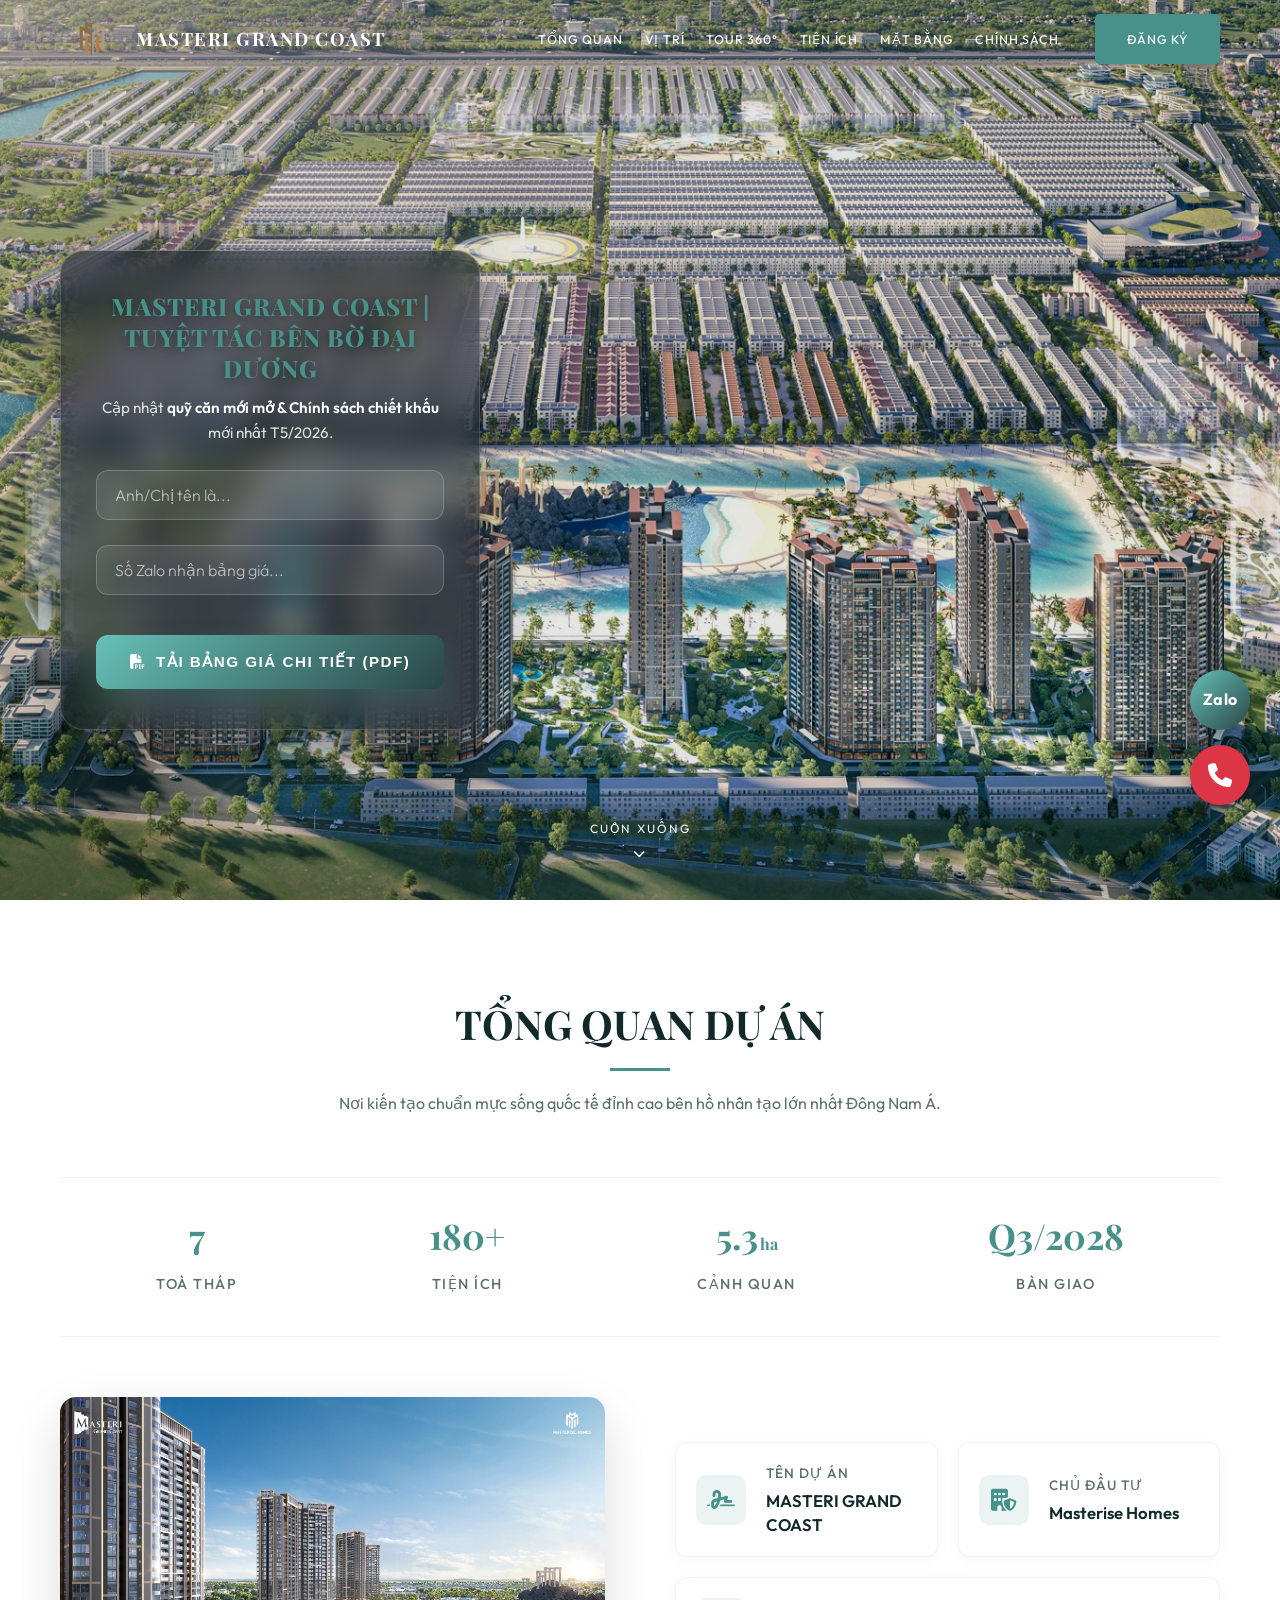
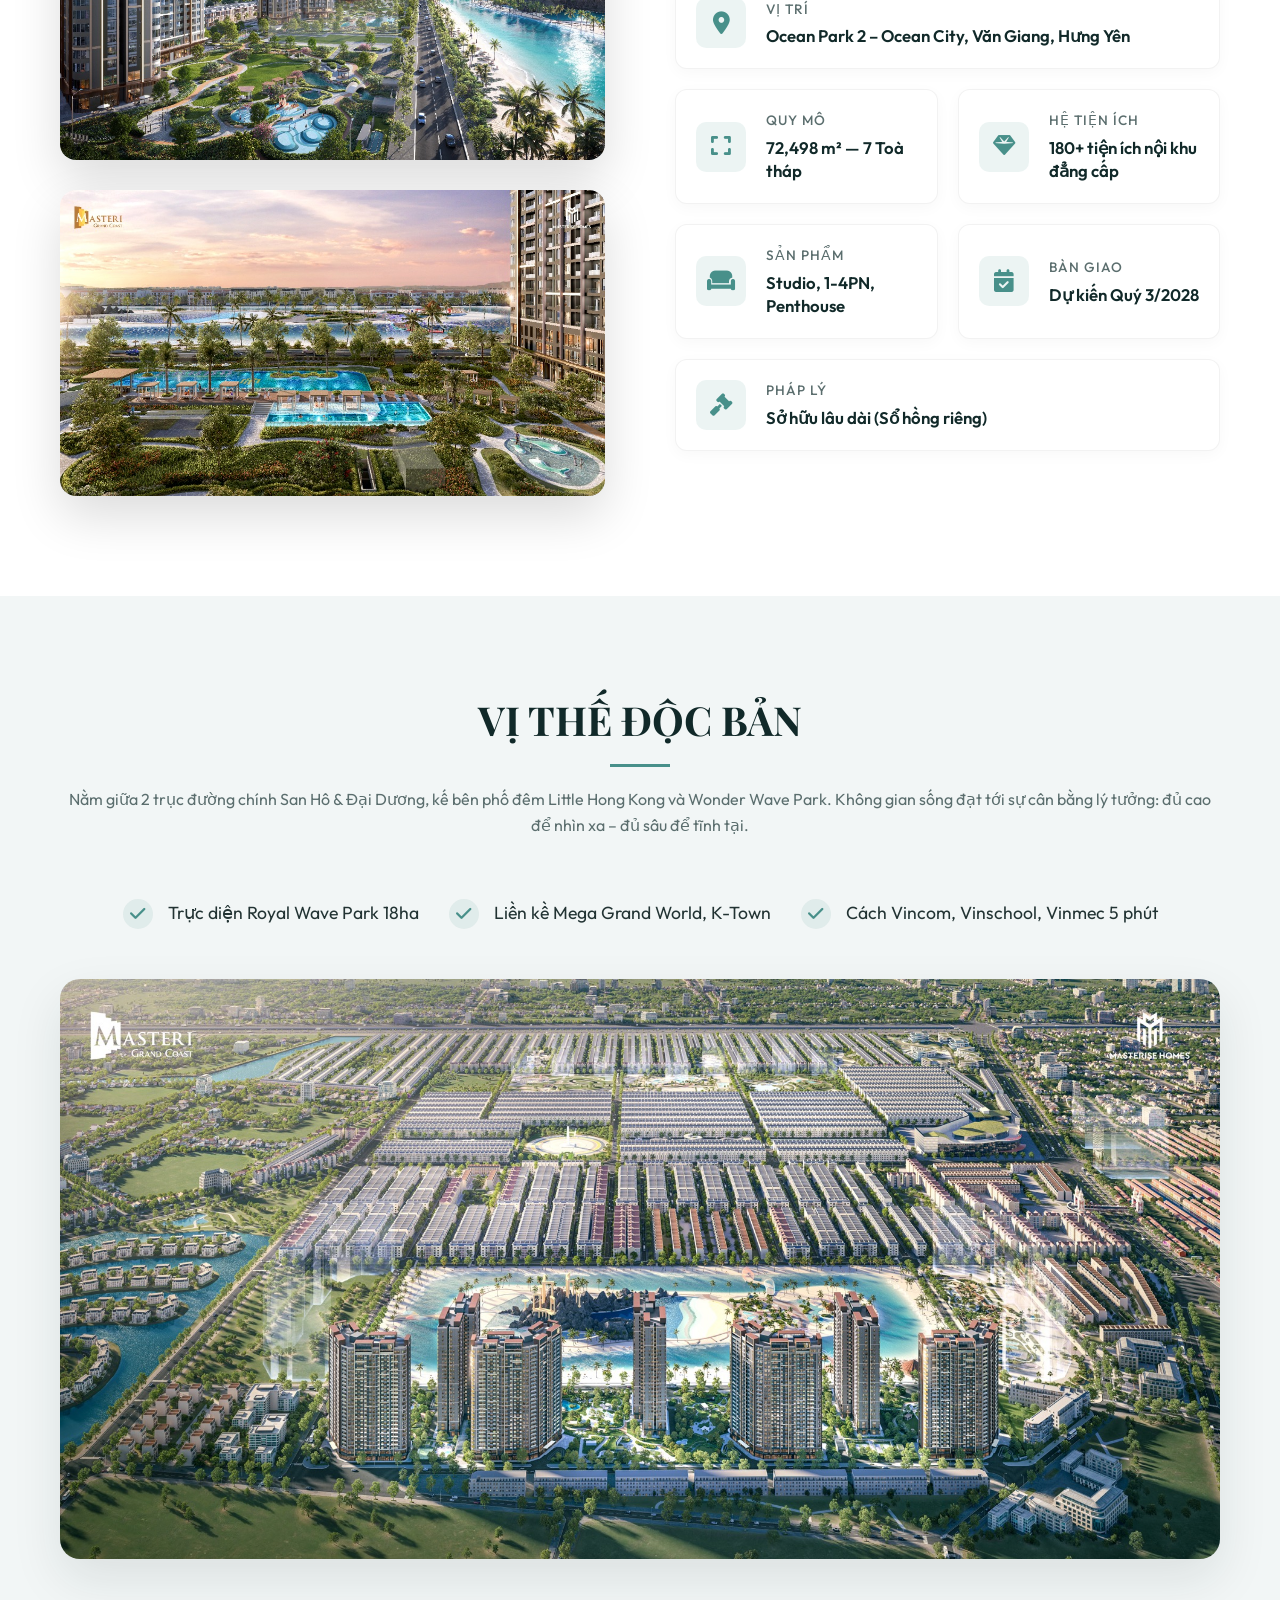
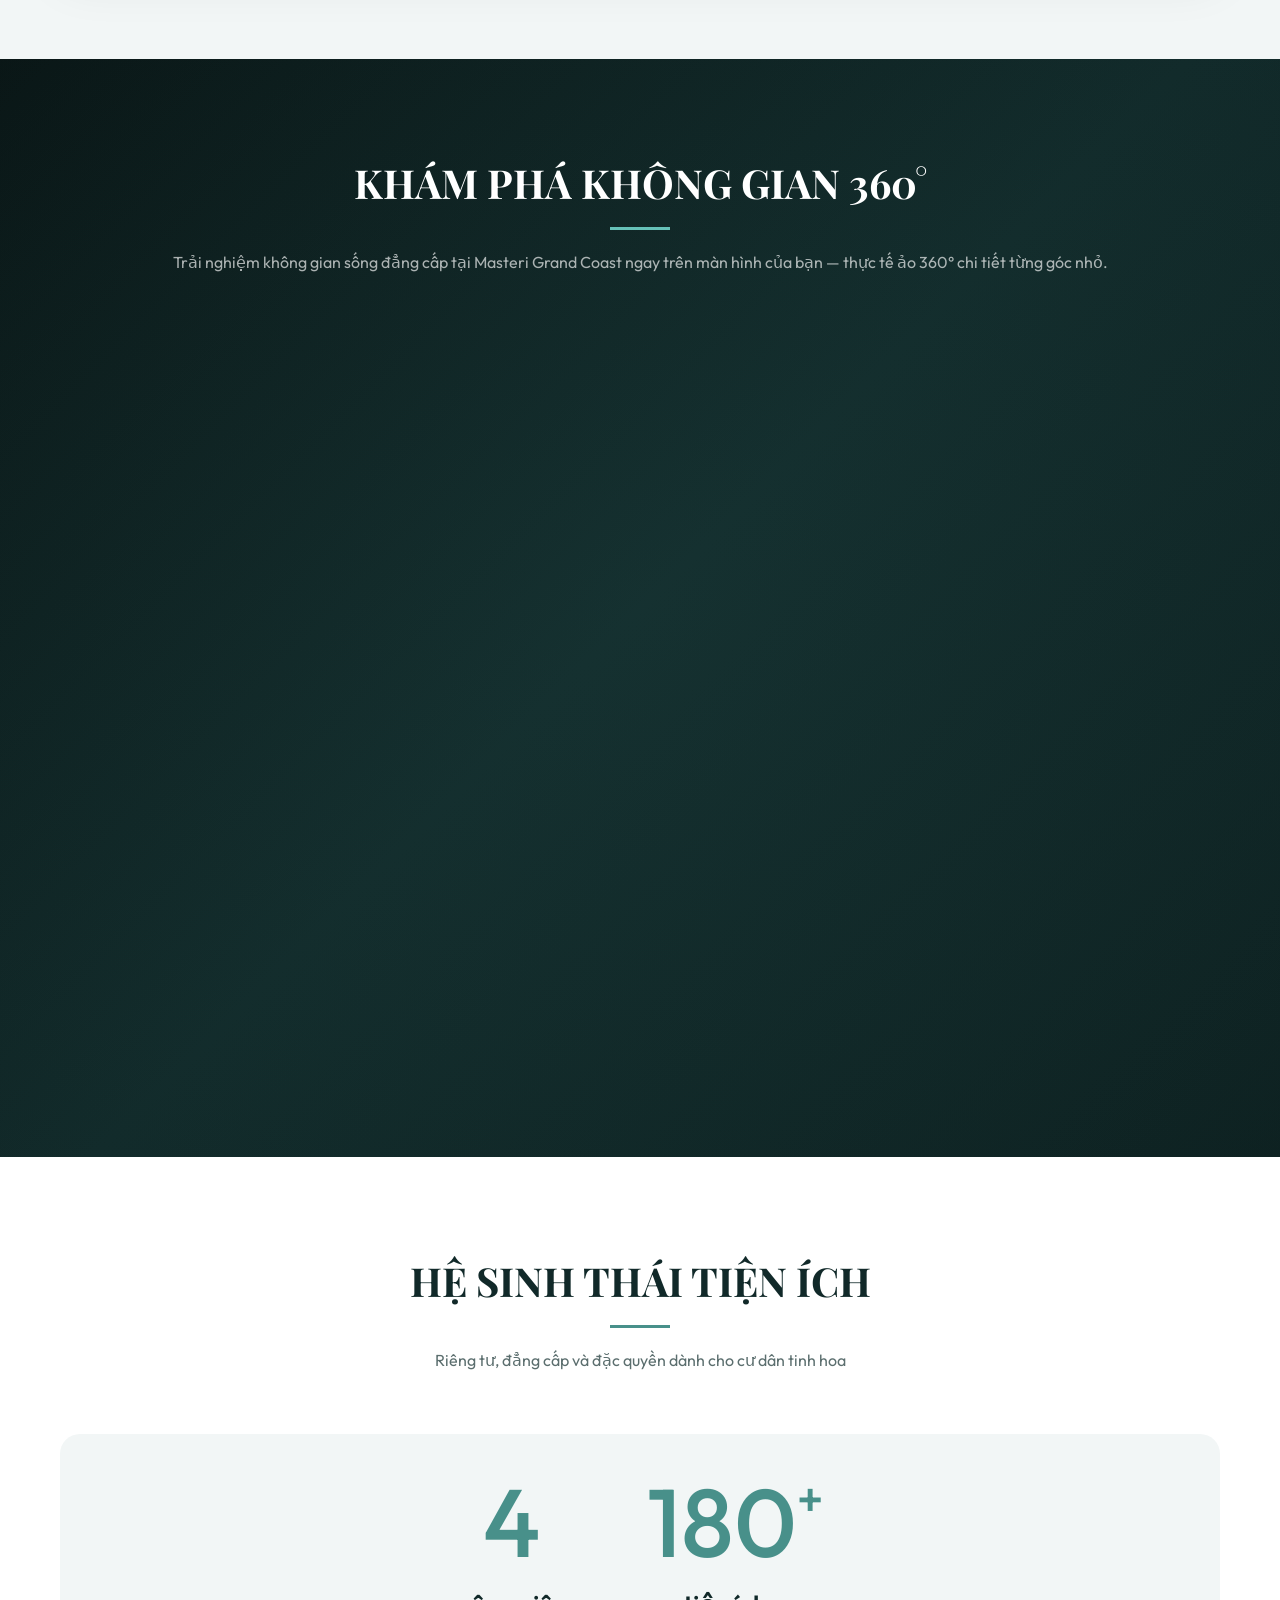
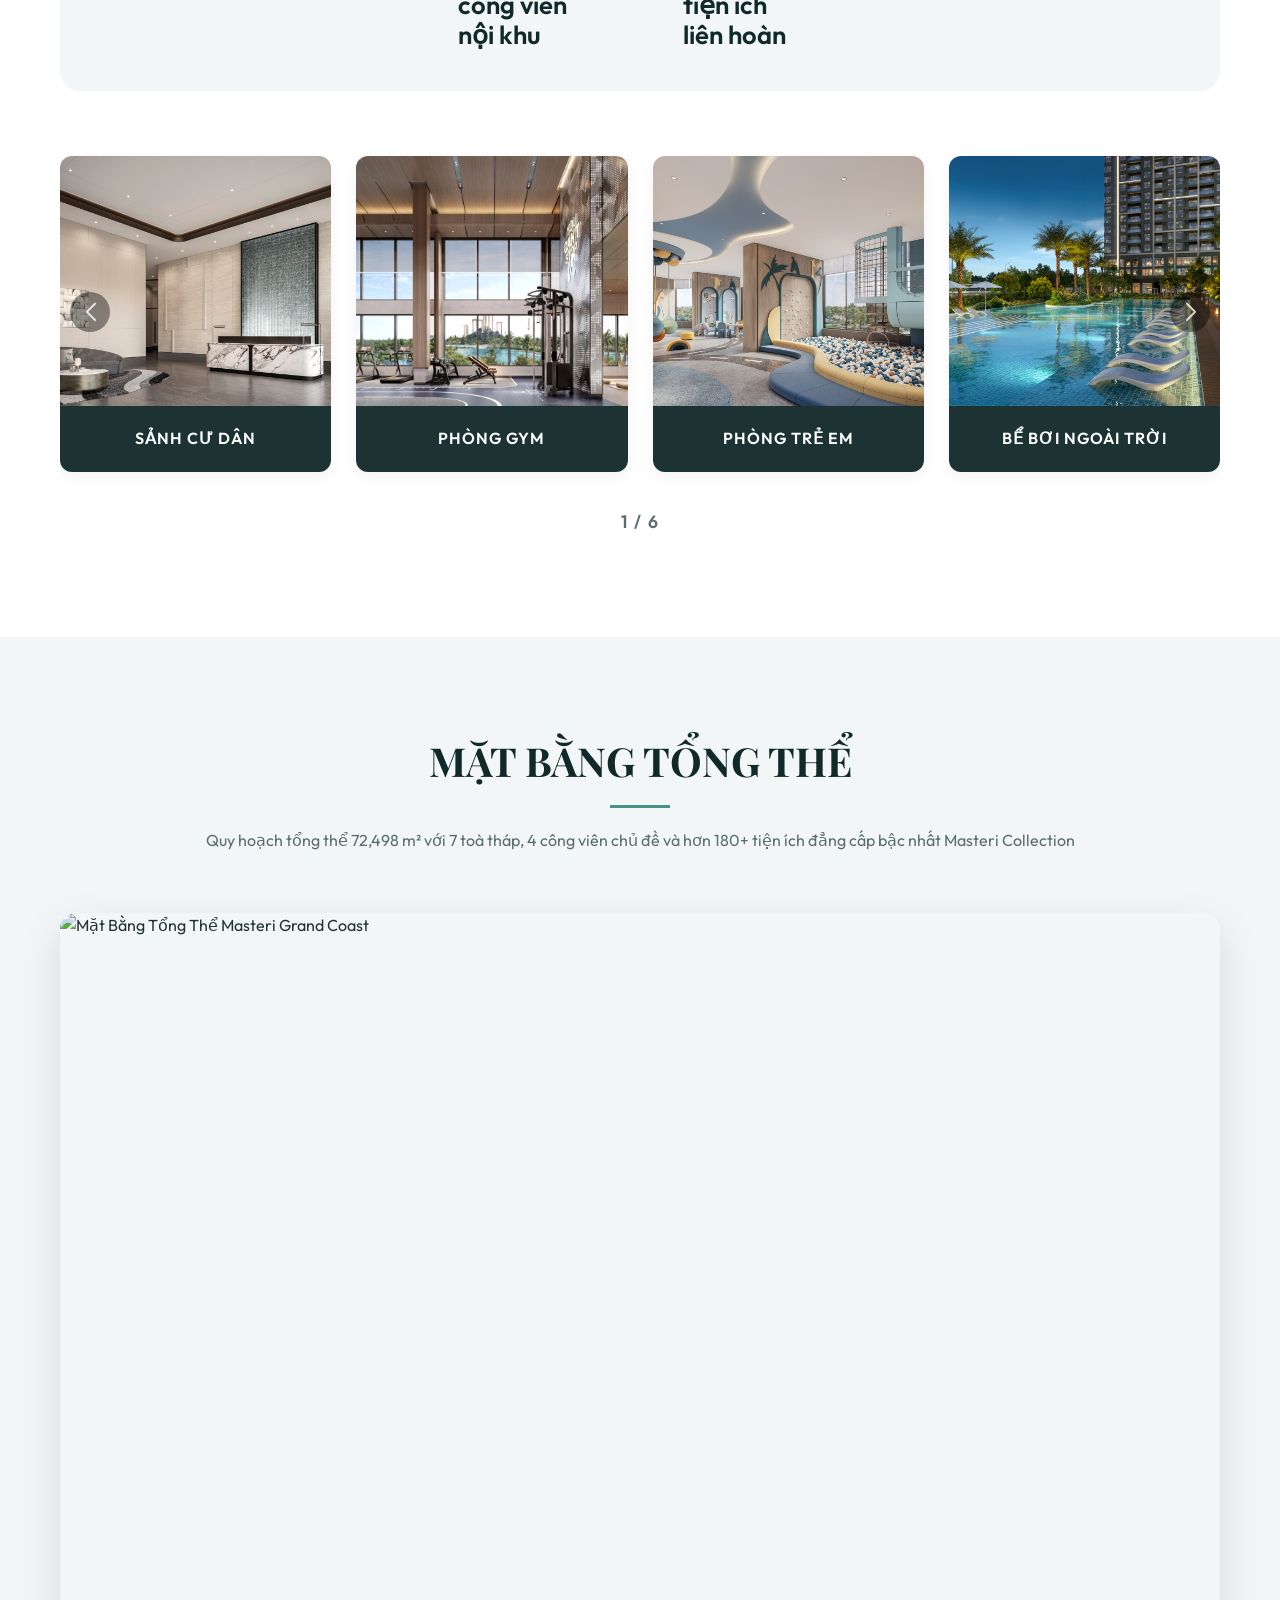
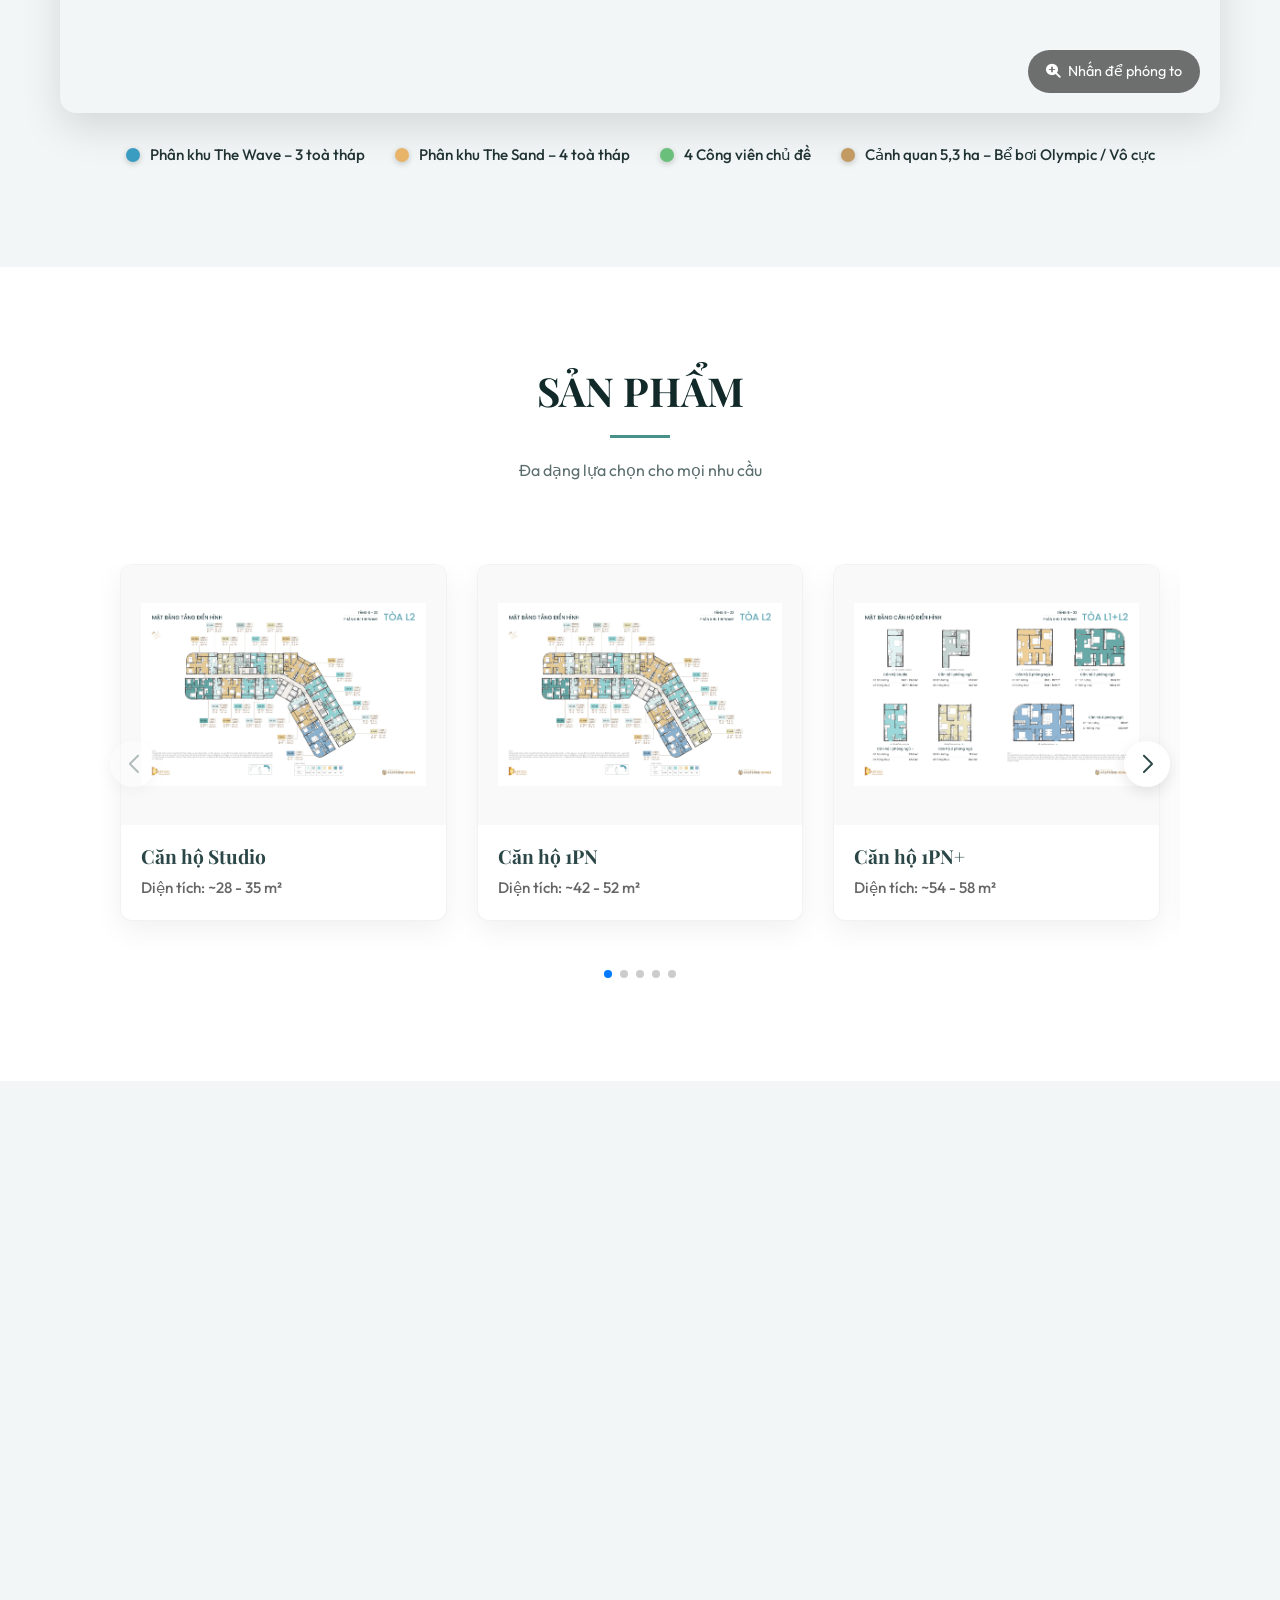
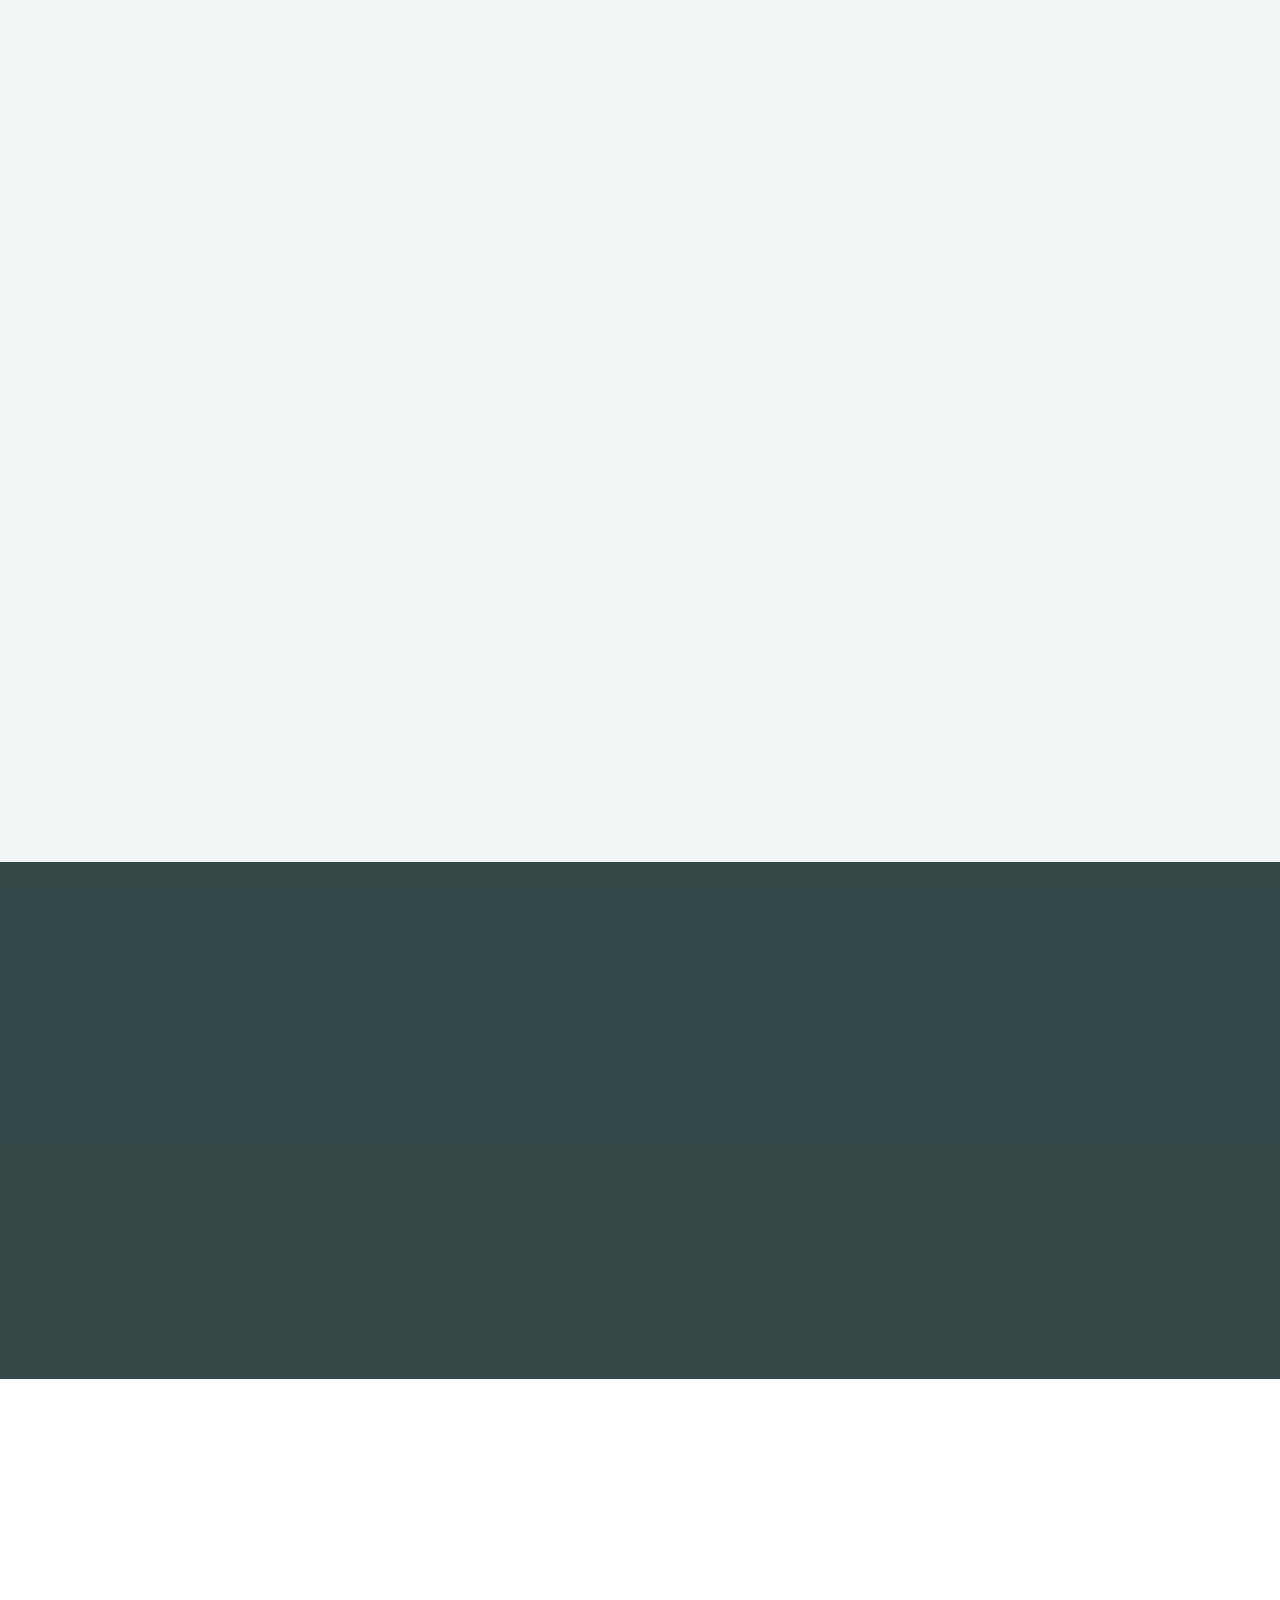
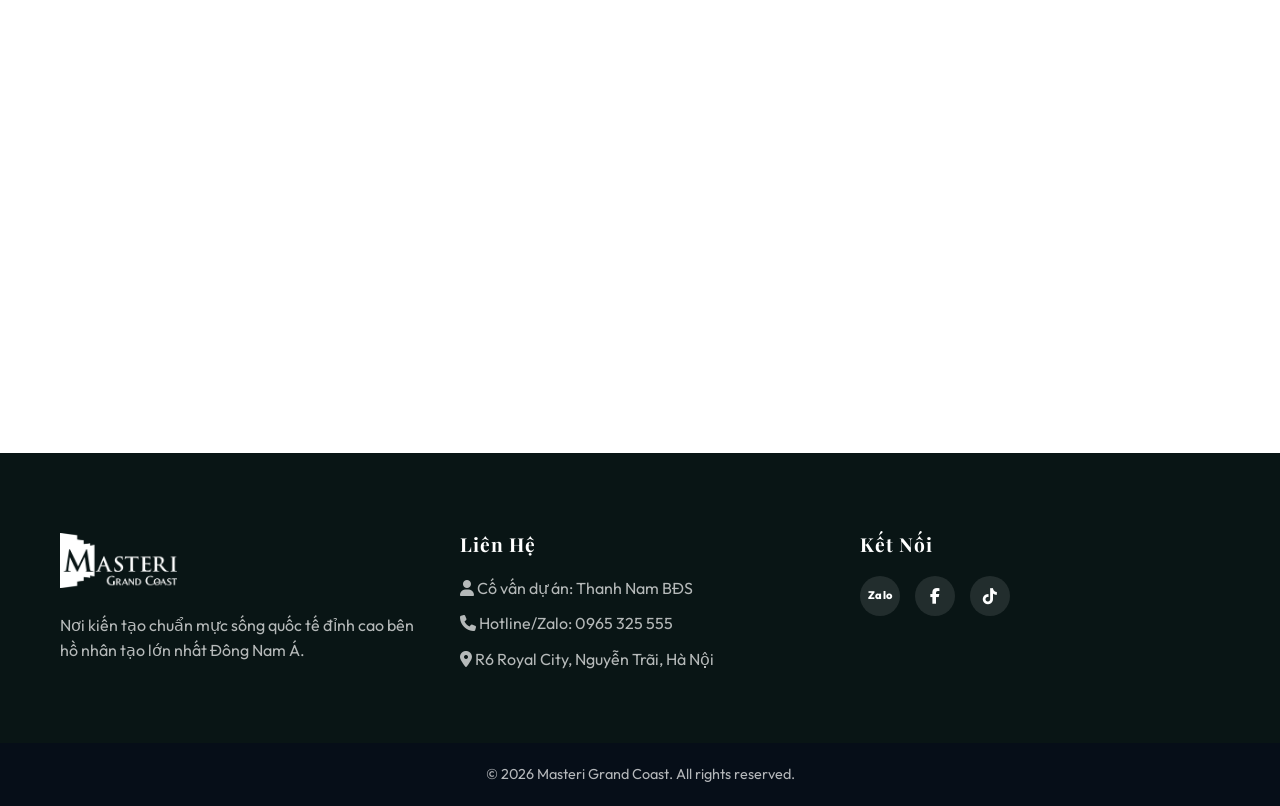
==== commit e2cc0f5d: "feat: Update FAQ content and add CTA button" ====
--- a/index.html
+++ b/index.html
@@ -687,36 +687,49 @@
             <div class="faq-grid">
                 <div class="faq-item reveal-up">
                     <div class="faq-toggle">
-                        <h3>Vị trí dự án Masteri Grand Coast ở đâu?</h3>
+                        <h3>Mật độ xây dựng 15.8% có ý nghĩa gì đối với trải nghiệm sống của tôi?</h3>
                         <i class="fa-solid fa-plus"></i>
                     </div>
                     <div class="faq-answer">
                         <div class="faq-answer-content">
-                            <p>Dự án tọa lạc tại trái tim của Ocean City (Văn Giang, Hưng Yên), sở hữu vị trí kim cương trực diện hồ tạo sóng Royal Wave Park 18ha và liền kề các tổ hợp giải trí Mega Grand World, Little Hong Kong.</p>
+                            <p>Đây là con số thấp kỷ lục đối với một tổ hợp căn hộ cao cấp tại Hưng Yên. Thay vì tối đa hóa lợi nhuận thương mại, Masterise Homes dành tới 5.3 ha cho cảnh quan xanh và mặt nước. Điều này không chỉ mang đến môi trường sống "Resort Living" chuẩn mực với 4 công viên chủ đề và 180+ tiện ích, mà còn đảm bảo tầm nhìn Panorama trực diện biển hồ Wonder Wave Park 18ha không bao giờ bị che chắn.</p>
                         </div>
                     </div>
                 </div>
 
                 <div class="faq-item reveal-up">
                     <div class="faq-toggle">
-                        <h3>Chính sách thanh toán của dự án có linh hoạt không?</h3>
+                        <h3>Mức giá dự kiến 65 - 80 triệu/m² liệu có xứng đáng để đầu tư vào thời điểm này?</h3>
                         <i class="fa-solid fa-plus"></i>
                     </div>
                     <div class="faq-answer">
                         <div class="faq-answer-content">
-                            <p>Masterise Homes cung cấp đa dạng phương thức thanh toán: Thanh toán tiến độ giãn, thanh toán nhanh nhận chiết khấu cao, hoặc hỗ trợ vay vốn ngân hàng lên tới 80% với lãi suất 0% trong thời gian dài.</p>
+                            <p>Mức giá này phản ánh đúng định vị phân khúc "Coastal Living" cao cấp nhất tại Ocean City. Đặc biệt, với chính sách ân hạn nợ gốc đến 60 tháng cộng thêm miễn lãi 3 năm, trần lãi 7,5% trong 2 năm tiếp theo, chiết khấu thanh toán sớm lên tới 15% và 1% Early Bird, số vốn ban đầu bỏ ra là rất tối ưu. Tiềm năng tăng giá sẽ được bảo chứng mạnh mẽ khi hệ thống Vành đai 3.5, Vành đai 4 và cụm tiện ích Mega Mall đi vào hoạt động toàn diện.</p>
                         </div>
                     </div>
                 </div>
 
                 <div class="faq-item reveal-up">
                     <div class="faq-toggle">
-                        <h3>Tiêu chuẩn bàn giao căn hộ gồm những gì?</h3>
+                        <h3>Masteri Grand Coast có gì khác biệt so với các phân khu đã mở bán như Lumiere SpringBay?</h3>
                         <i class="fa-solid fa-plus"></i>
                     </div>
                     <div class="faq-answer">
                         <div class="faq-answer-content">
-                            <p>Căn hộ được bàn giao full nội thất liền tường cao cấp từ các thương hiệu hàng đầu thế giới (Hafeler, Kohler, Daikin...), hệ thống kính Low-E kịch trần giúp cách âm, cách nhiệt và tối ưu tầm nhìn.</p>
+                            <p>Nếu Lumiere SpringBay là phát súng mở màn, thì Masteri Grand Coast (7 tòa tháp) là dấu ấn kết tinh cuối cùng của Masteri Collection tại Ocean Park 2. Dự án sở hữu hệ sinh thái tiện ích Compound (khép kín) rộng nhất toàn khu. Bạn không chỉ mua một căn hộ, mà đang mua tấm thẻ đặc quyền gia nhập cộng đồng tinh hoa cuối cùng sở hữu vị trí "kim cương" trực diện hồ tạo sóng.</p>
+                        </div>
+                    </div>
+                </div>
+
+                <div class="faq-item reveal-up">
+                    <div class="faq-toggle">
+                        <h3>Pháp lý dự án ra sao và tiêu chuẩn bàn giao như thế nào?</h3>
+                        <i class="fa-solid fa-plus"></i>
+                    </div>
+                    <div class="faq-answer">
+                        <div class="faq-answer-content">
+                            <p>Dự án có pháp lý sở hữu lâu dài, mang lại sự an tâm tuyệt đối cho tài sản truyền đời. Các căn hộ được bàn giao theo tiêu chuẩn cao cấp quốc tế từ Masterise Property Management. Hãy để lại thông tin, đội ngũ cố vấn sẽ gửi trực tiếp cho bạn bảng liệt kê chi tiết nguyên vật liệu bàn giao và phiếu tính dòng tiền chi tiết cho từng loại hình căn hộ.</p>
+                            <a href="#dang-ky" class="btn-solid" style="margin-top: 20px; display: inline-block;">Nhận Phân Tích Dòng Tiền Đầu Tư Chi Tiết</a>
                         </div>
                     </div>
                 </div>
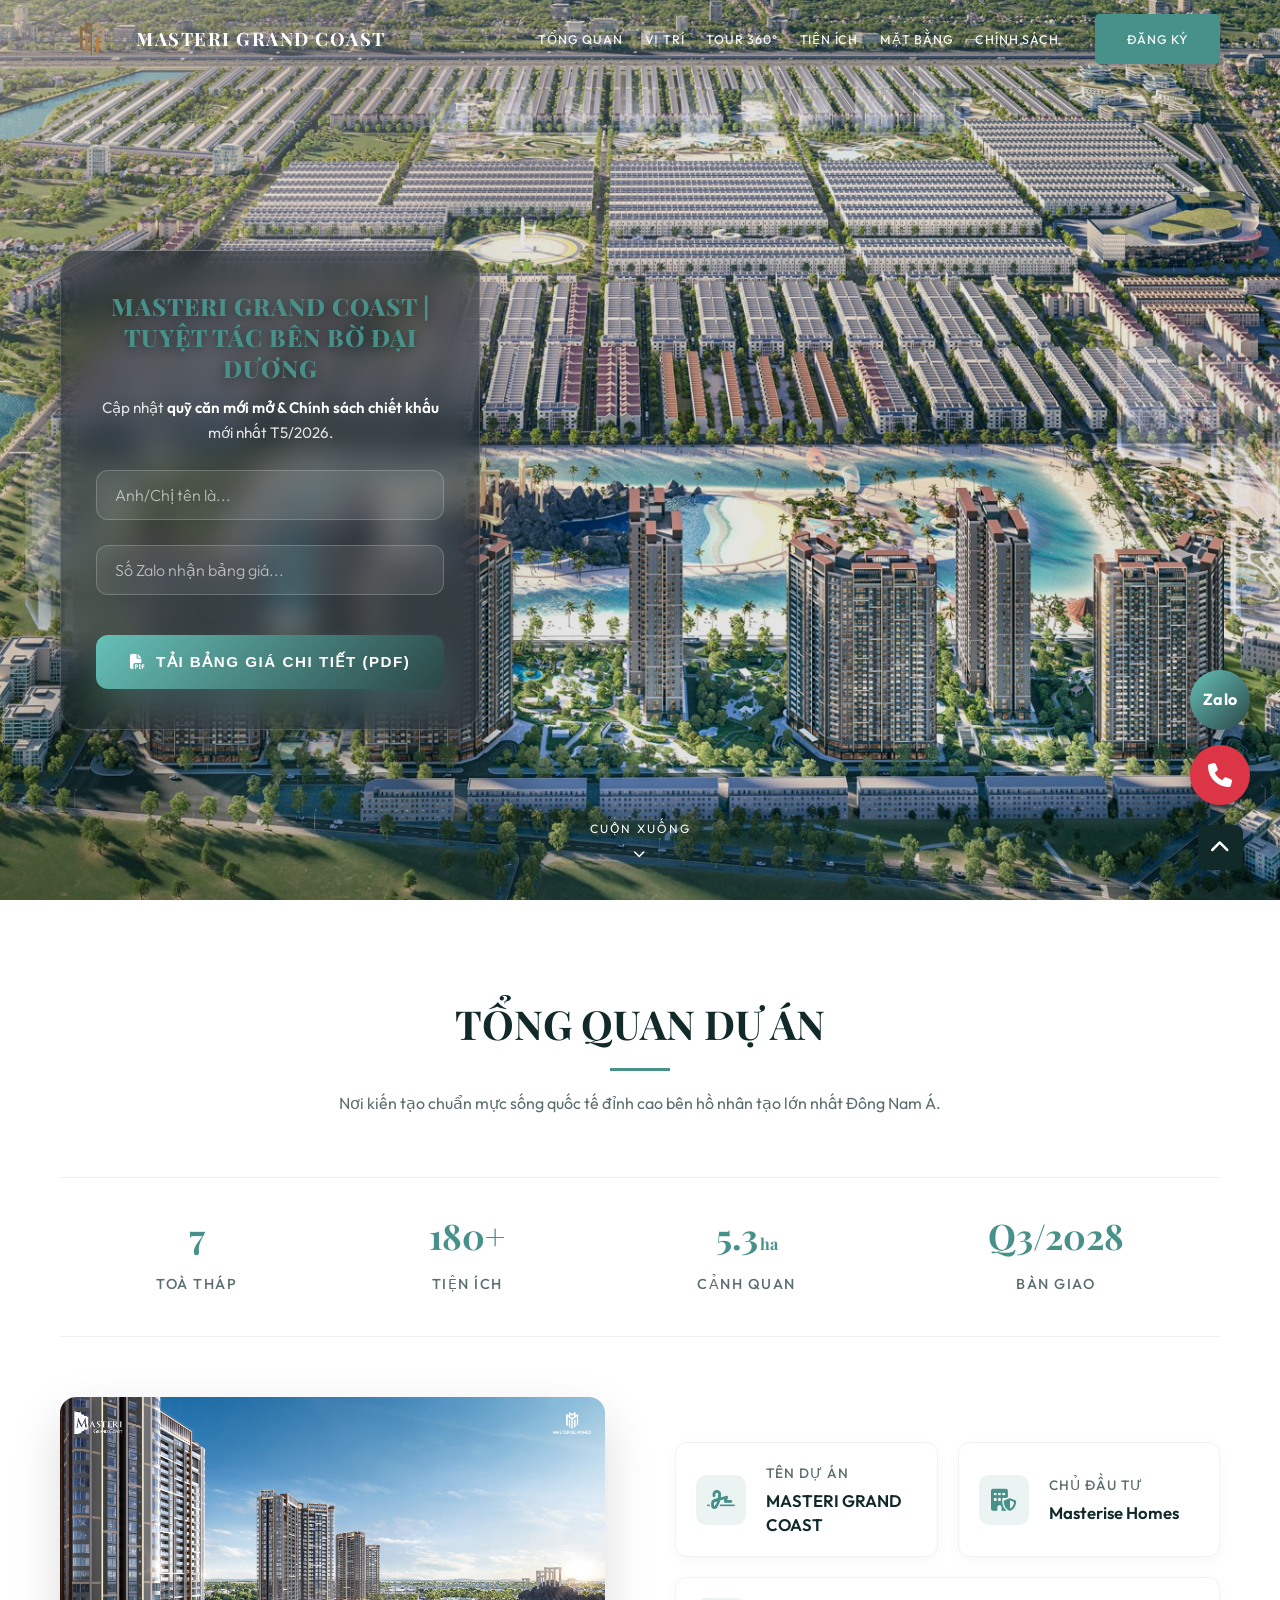
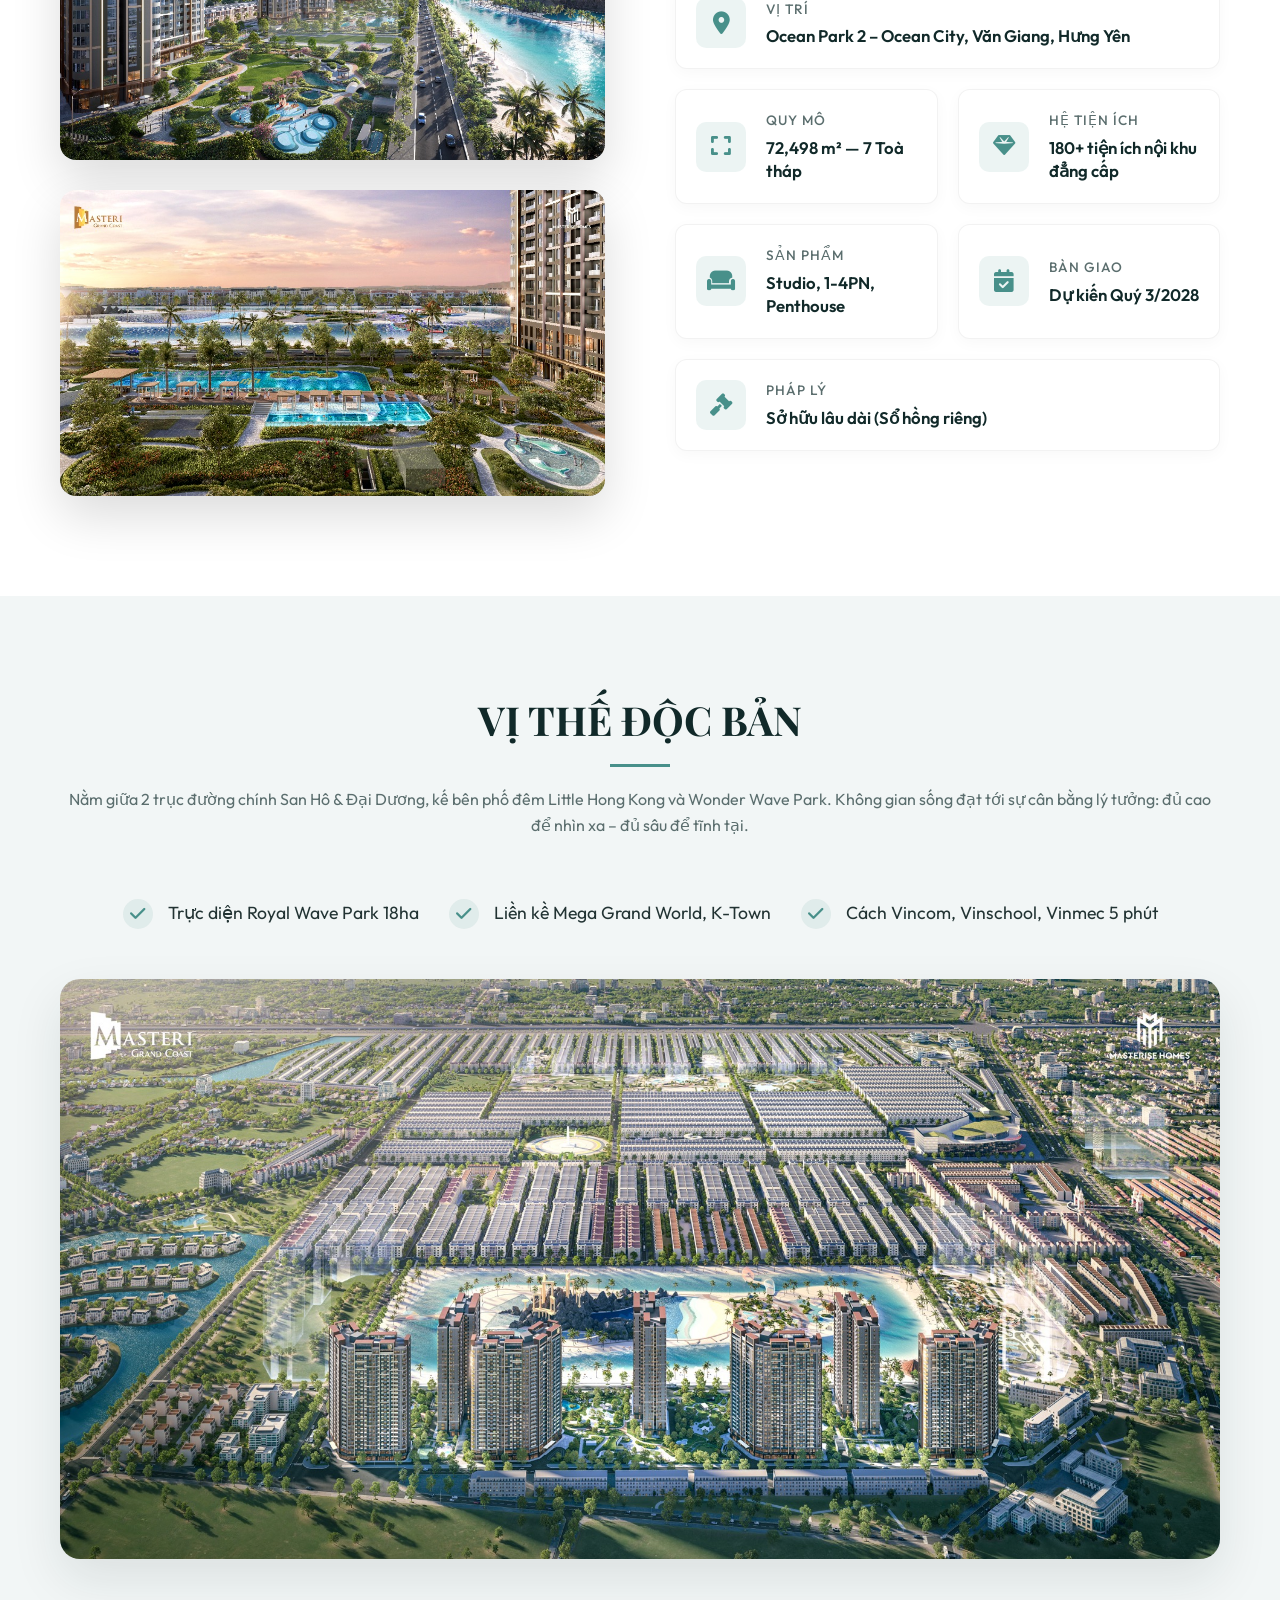
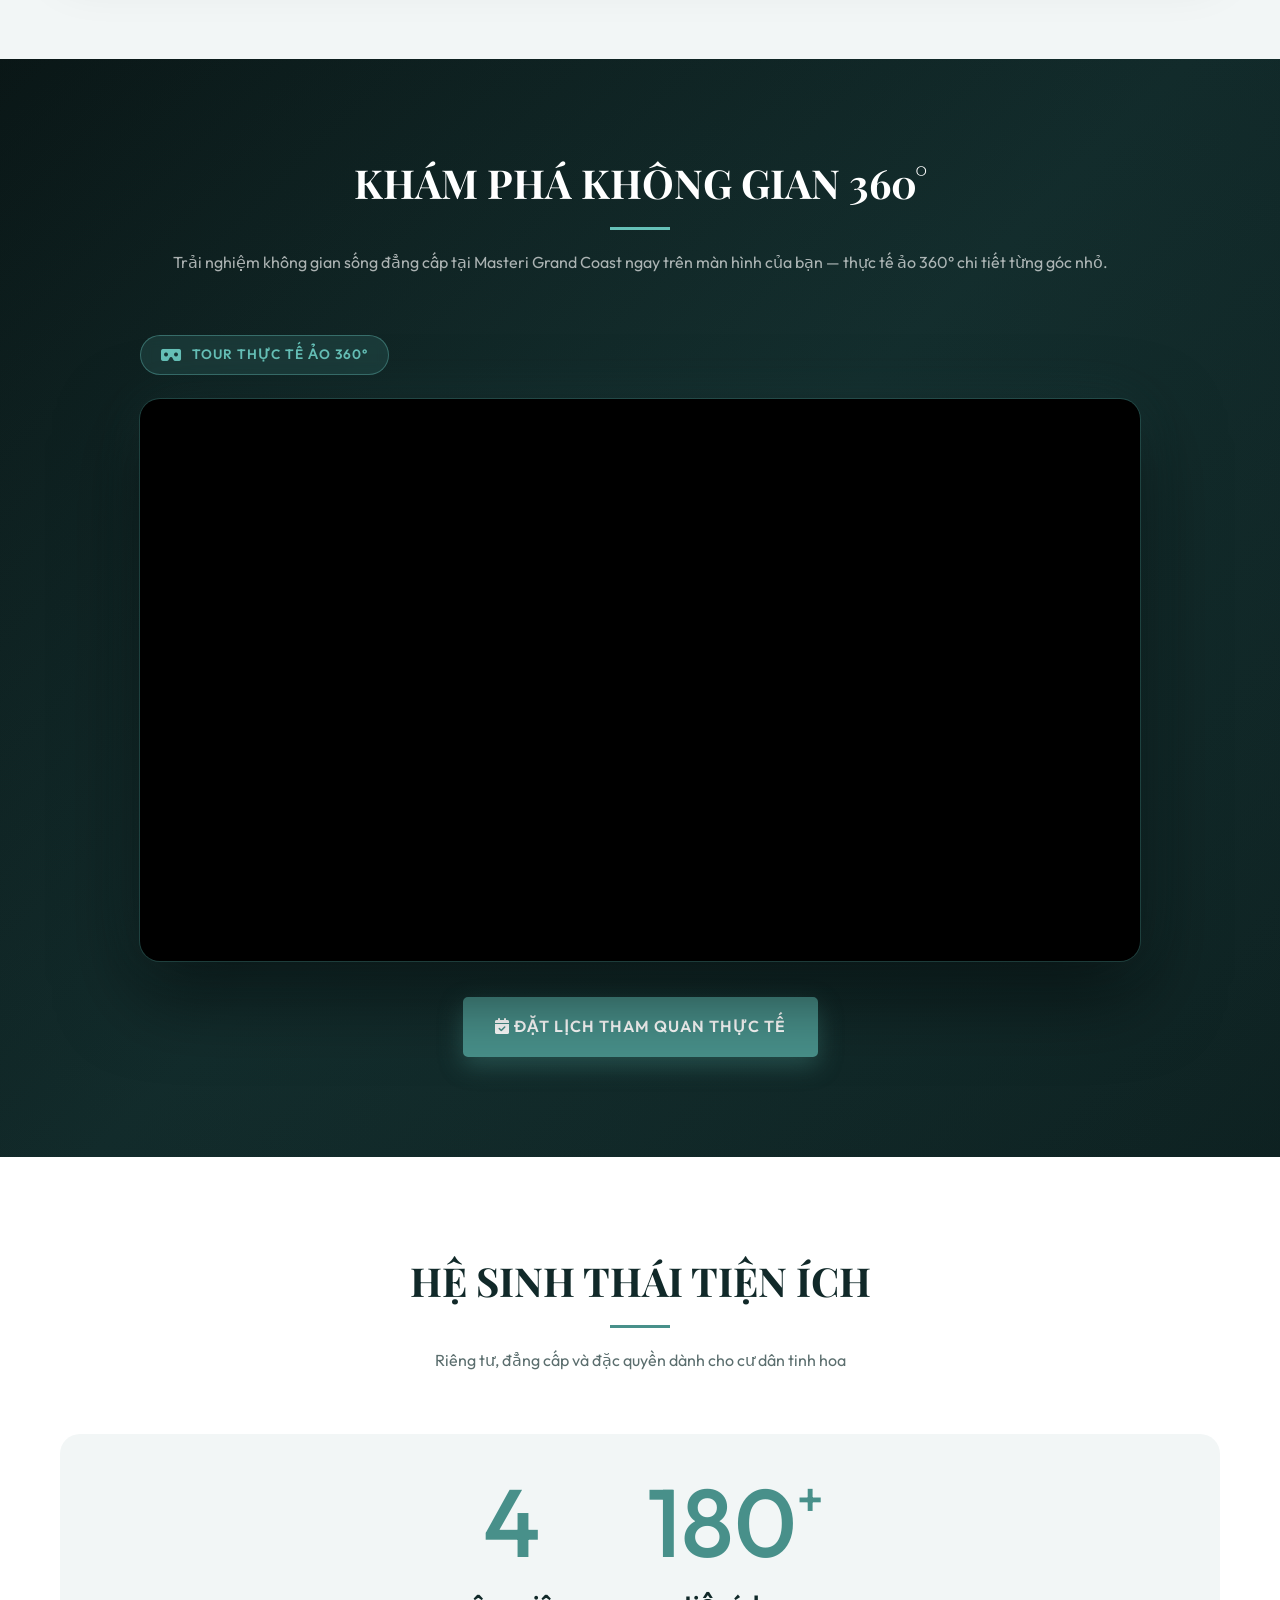
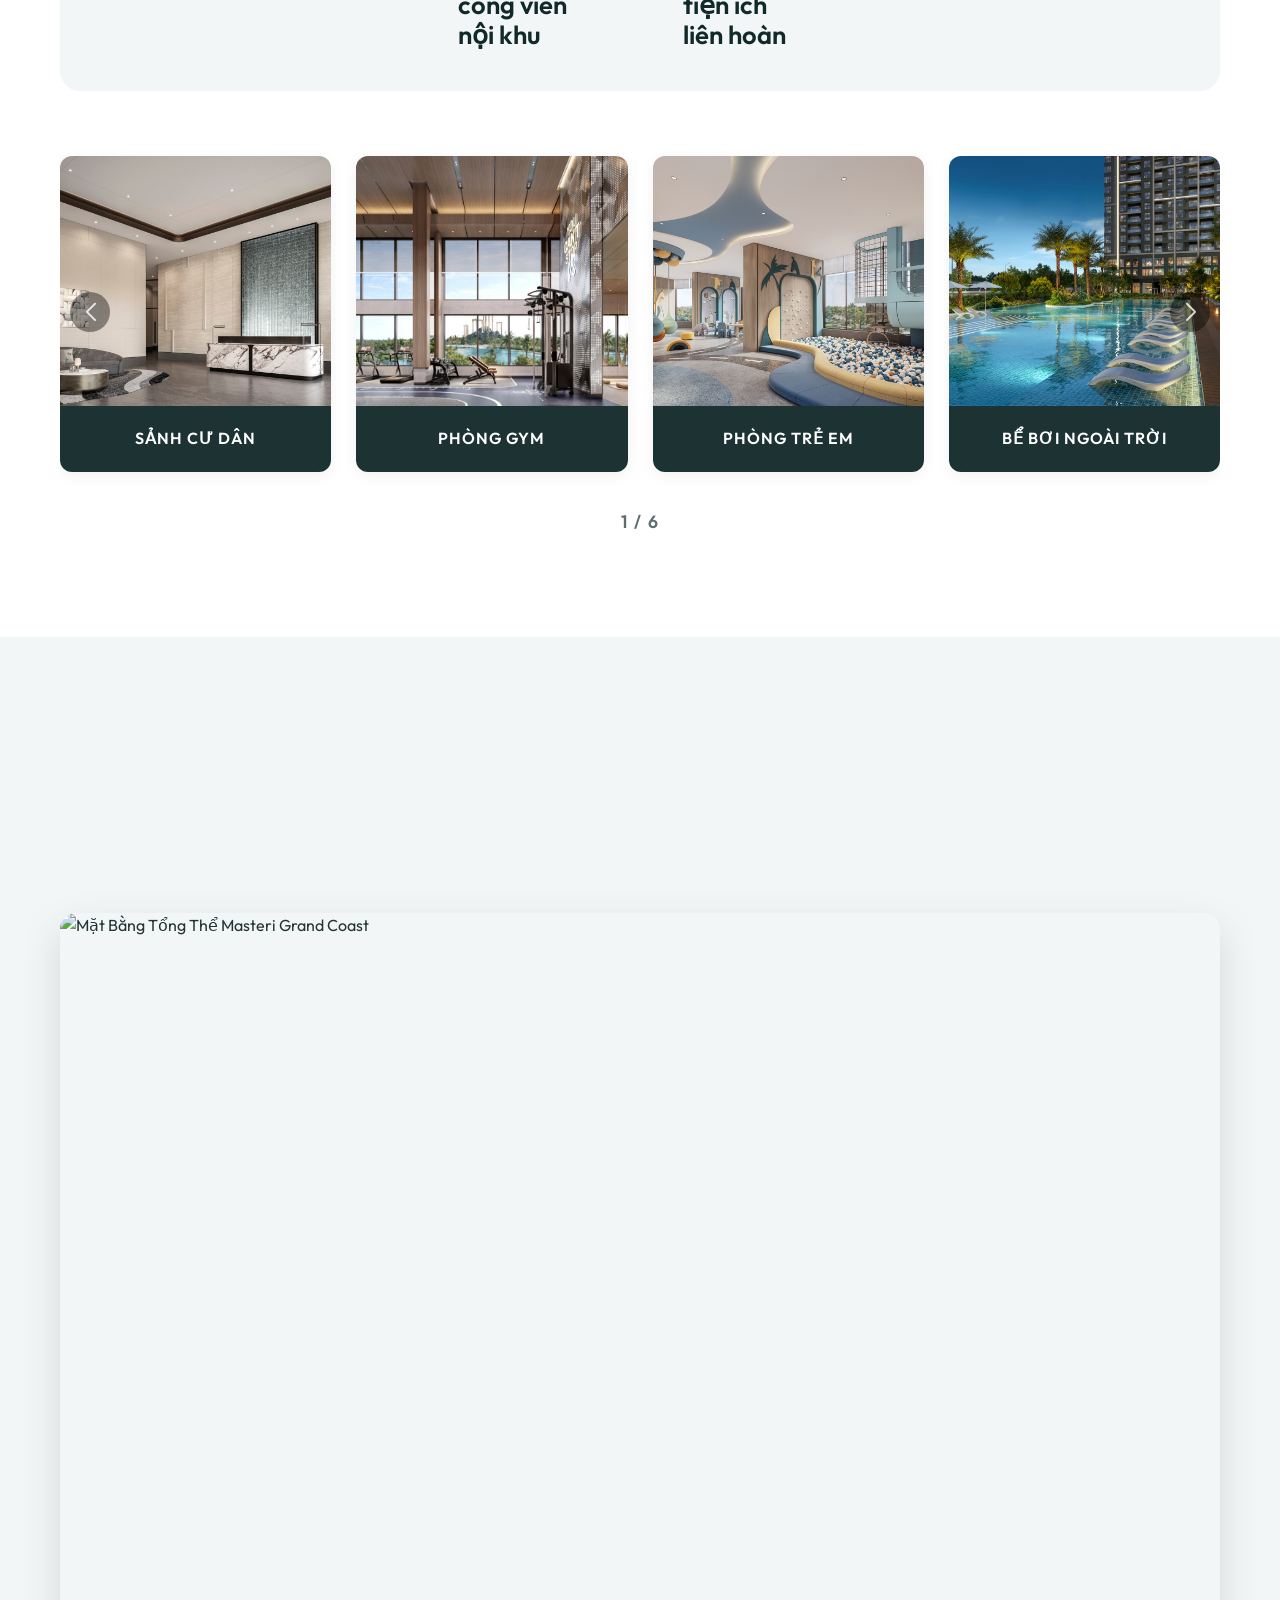
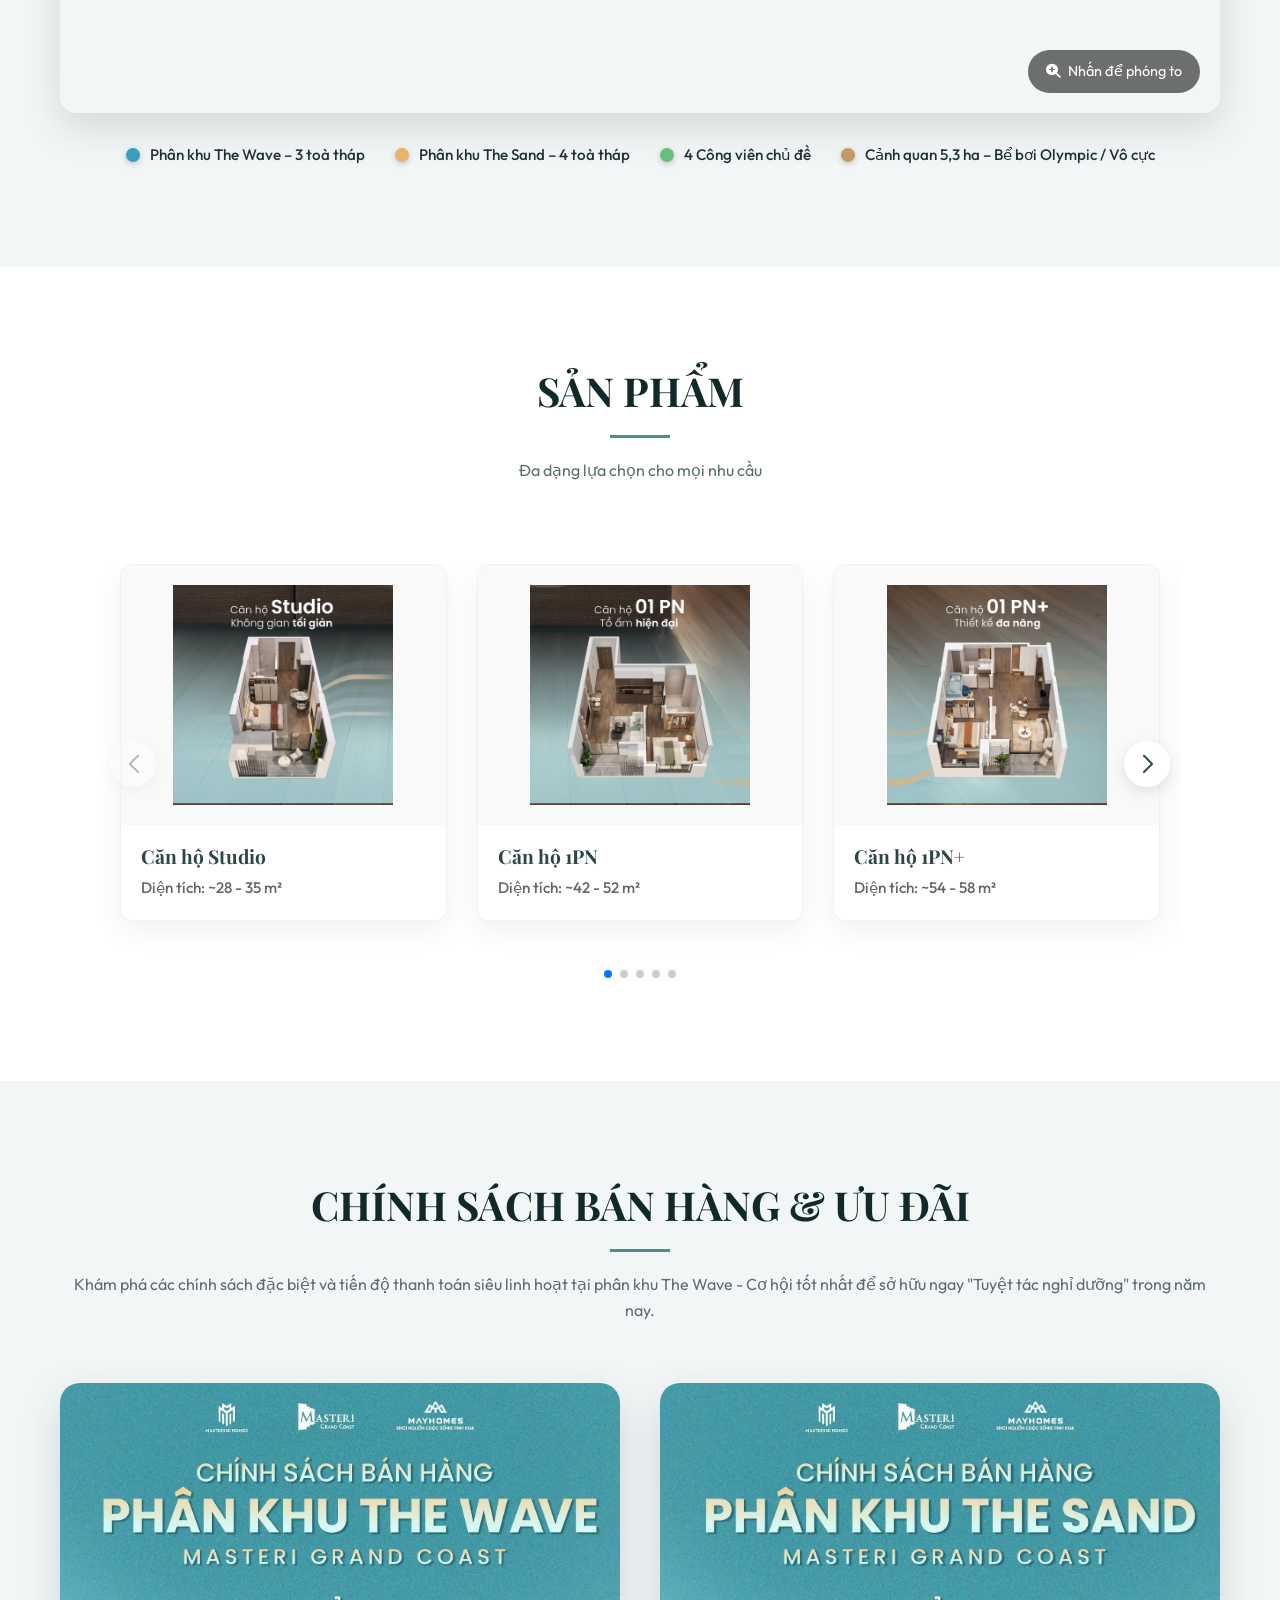
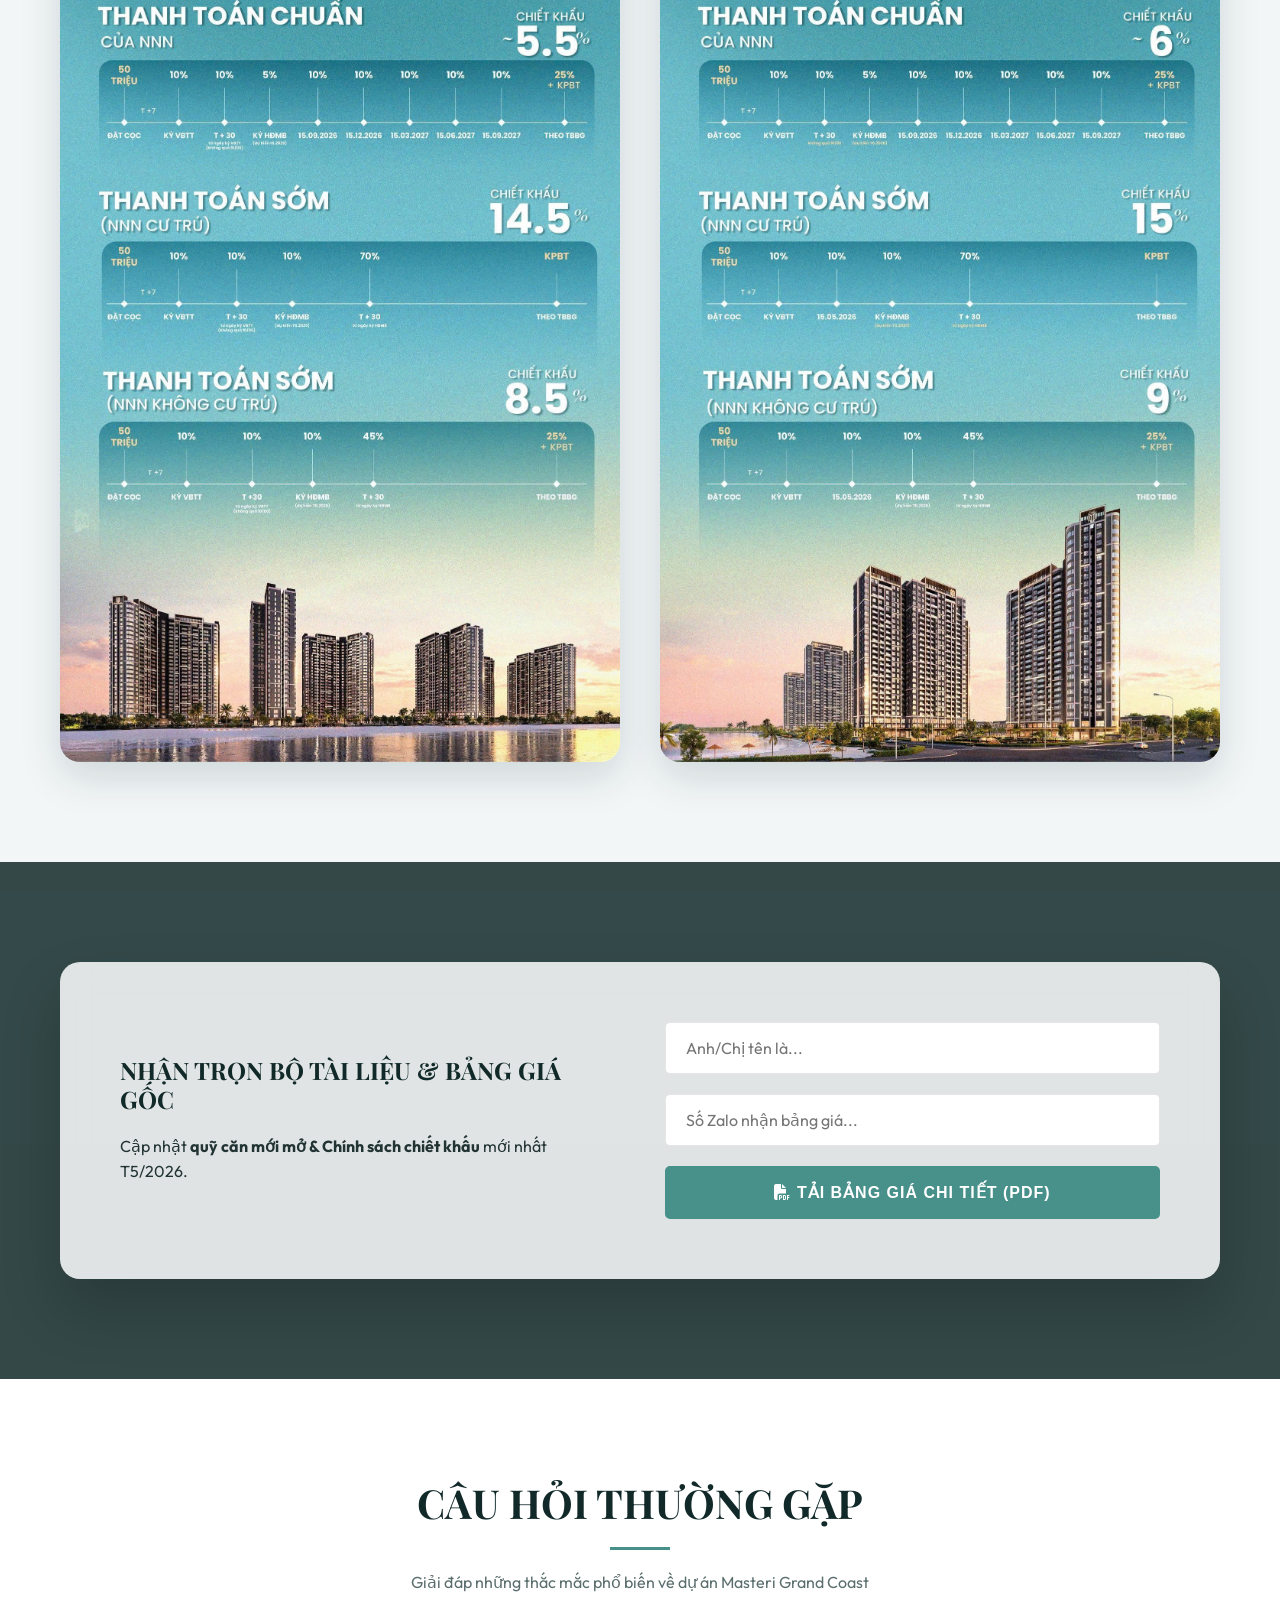
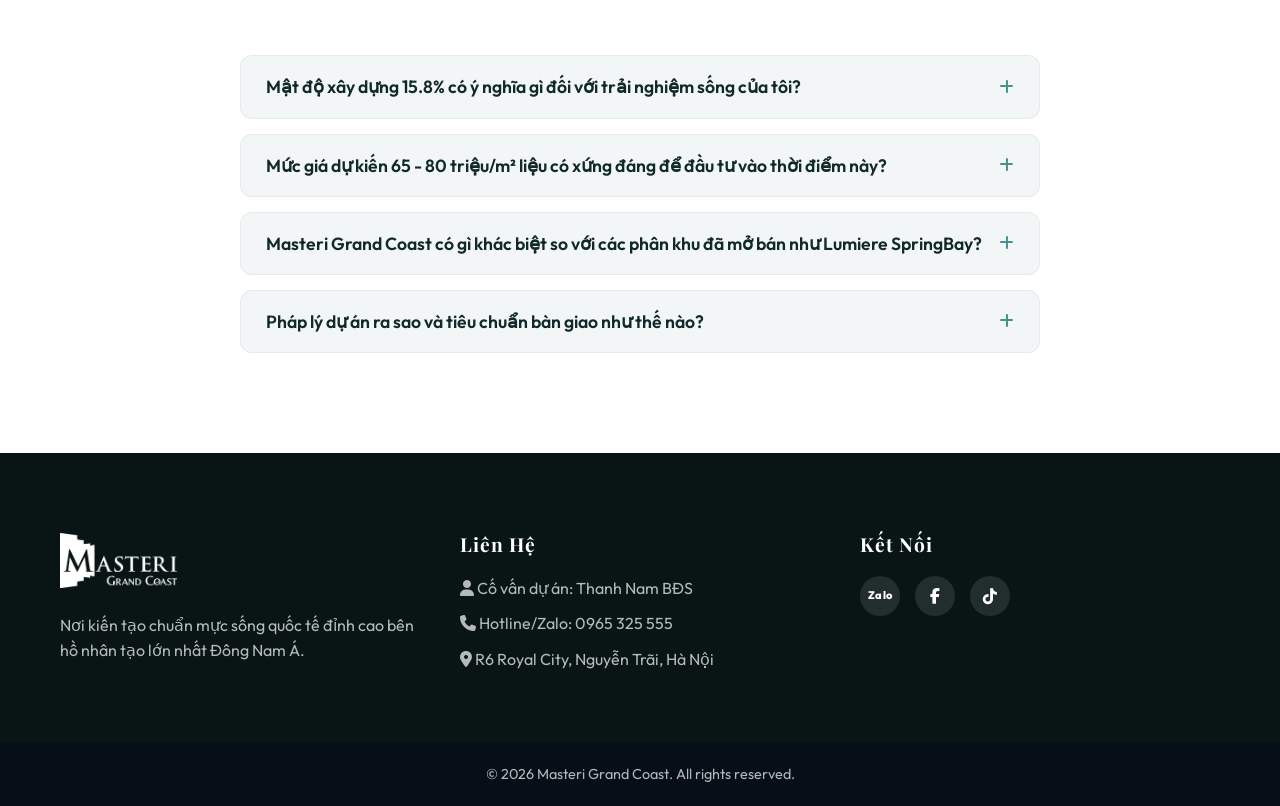
==== commit 307a2797: "feat: Update apartment layout images with final assets" ====
--- a/index.html
+++ b/index.html
@@ -526,7 +526,7 @@
                         <div class="swiper-slide">
                             <div class="product-card">
                                 <div class="product-img-box">
-                                    <img src="assets/layout_1pn.jpg" alt="Căn hộ Studio" loading="lazy">
+                                    <img src="assets/studio.jpg" alt="Căn hộ Studio" loading="lazy">
                                     <a href="#dang-ky" class="btn-bao-gia">Nhận báo giá</a>
                                 </div>
                                 <div class="product-info">
@@ -539,7 +539,7 @@
                         <div class="swiper-slide">
                             <div class="product-card">
                                 <div class="product-img-box">
-                                    <img src="assets/layout_1pn.jpg" alt="Căn hộ 1PN" loading="lazy">
+                                    <img src="assets/1pn.jpg" alt="Căn hộ 1PN" loading="lazy">
                                     <a href="#dang-ky" class="btn-bao-gia">Nhận báo giá</a>
                                 </div>
                                 <div class="product-info">
@@ -552,7 +552,7 @@
                         <div class="swiper-slide">
                             <div class="product-card">
                                 <div class="product-img-box">
-                                    <img src="assets/layout_1pn_plus.jpg" alt="Căn hộ 1PN+" loading="lazy">
+                                    <img src="assets/1pn+.jpg" alt="Căn hộ 1PN+" loading="lazy">
                                     <a href="#dang-ky" class="btn-bao-gia">Nhận báo giá</a>
                                 </div>
                                 <div class="product-info">
@@ -565,7 +565,7 @@
                         <div class="swiper-slide">
                             <div class="product-card">
                                 <div class="product-img-box">
-                                    <img src="assets/layout_2pn.jpg" alt="Căn hộ 2PN" loading="lazy">
+                                    <img src="assets/2pn.jpg" alt="Căn hộ 2PN" loading="lazy">
                                     <a href="#dang-ky" class="btn-bao-gia">Nhận báo giá</a>
                                 </div>
                                 <div class="product-info">
@@ -578,7 +578,7 @@
                         <div class="swiper-slide">
                             <div class="product-card">
                                 <div class="product-img-box">
-                                    <img src="assets/layout_2pn.jpg" alt="Căn hộ 2PN+" loading="lazy">
+                                    <img src="assets/2pn+.jpg" alt="Căn hộ 2PN+" loading="lazy">
                                     <a href="#dang-ky" class="btn-bao-gia">Nhận báo giá</a>
                                 </div>
                                 <div class="product-info">
@@ -591,7 +591,7 @@
                         <div class="swiper-slide">
                             <div class="product-card">
                                 <div class="product-img-box">
-                                    <img src="assets/layout_1pn_plus.jpg" alt="Căn hộ 3PN" loading="lazy">
+                                    <img src="assets/3pn.jpg" alt="Căn hộ 3PN" loading="lazy">
                                     <a href="#dang-ky" class="btn-bao-gia">Nhận báo giá</a>
                                 </div>
                                 <div class="product-info">
@@ -604,7 +604,7 @@
                         <div class="swiper-slide">
                             <div class="product-card">
                                 <div class="product-img-box">
-                                    <img src="assets/layout_1pn.jpg" alt="Căn hộ 4PN" loading="lazy">
+                                    <img src="assets/4pn.jpg" alt="Căn hộ 4PN" loading="lazy">
                                     <a href="#dang-ky" class="btn-bao-gia">Nhận báo giá</a>
                                 </div>
                                 <div class="product-info">
--- a/style.css
+++ b/style.css
@@ -1818,17 +1818,17 @@
 }
 
 /* Active State */
-.faq-item.active {
+.faq-item.faq-open {
     background: #fff;
     box-shadow: 0 10px 30px rgba(0,0,0,0.05);
     border-color: var(--primary);
 }
 
-.faq-item.active .faq-toggle i {
+.faq-item.faq-open .faq-toggle i {
     transform: rotate(45deg);
 }
 
-.faq-item.active .faq-answer {
+.faq-item.faq-open .faq-answer {
     max-height: 500px; /* Large enough to fit content */
 }
 
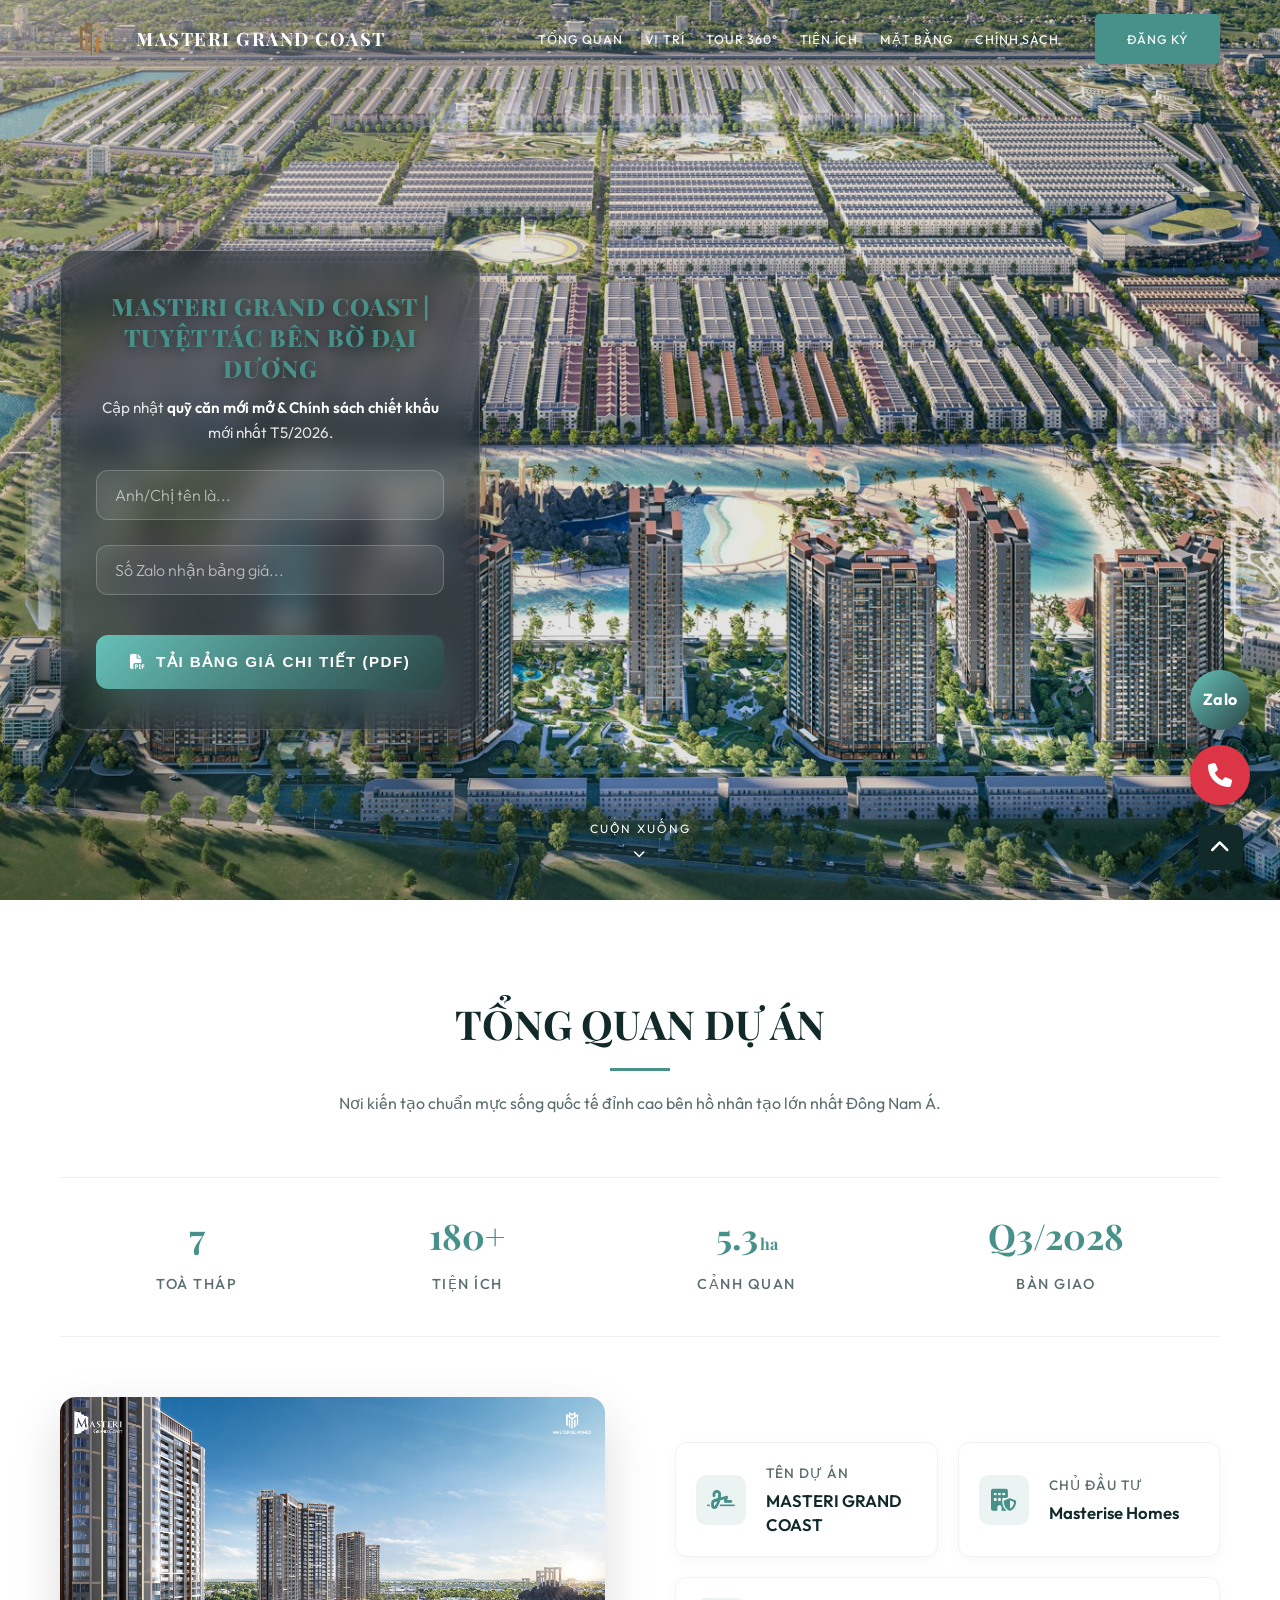
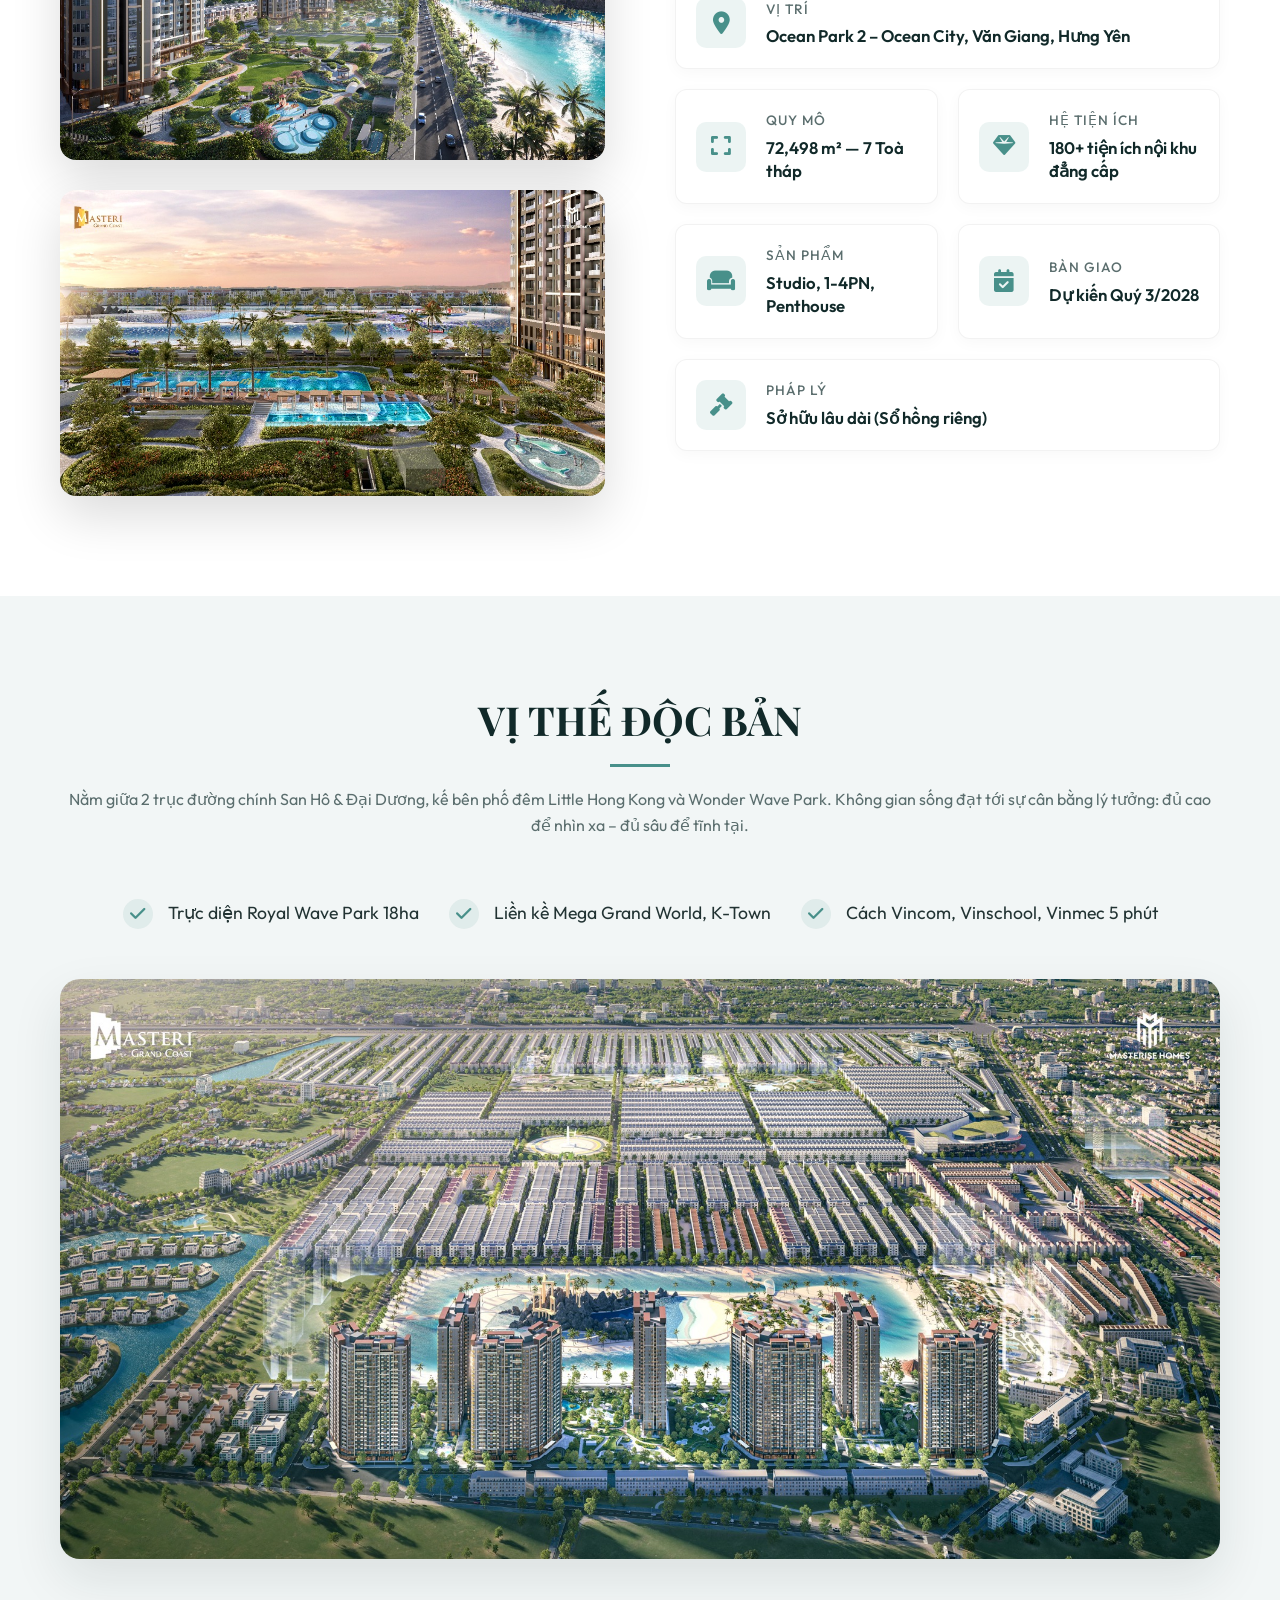
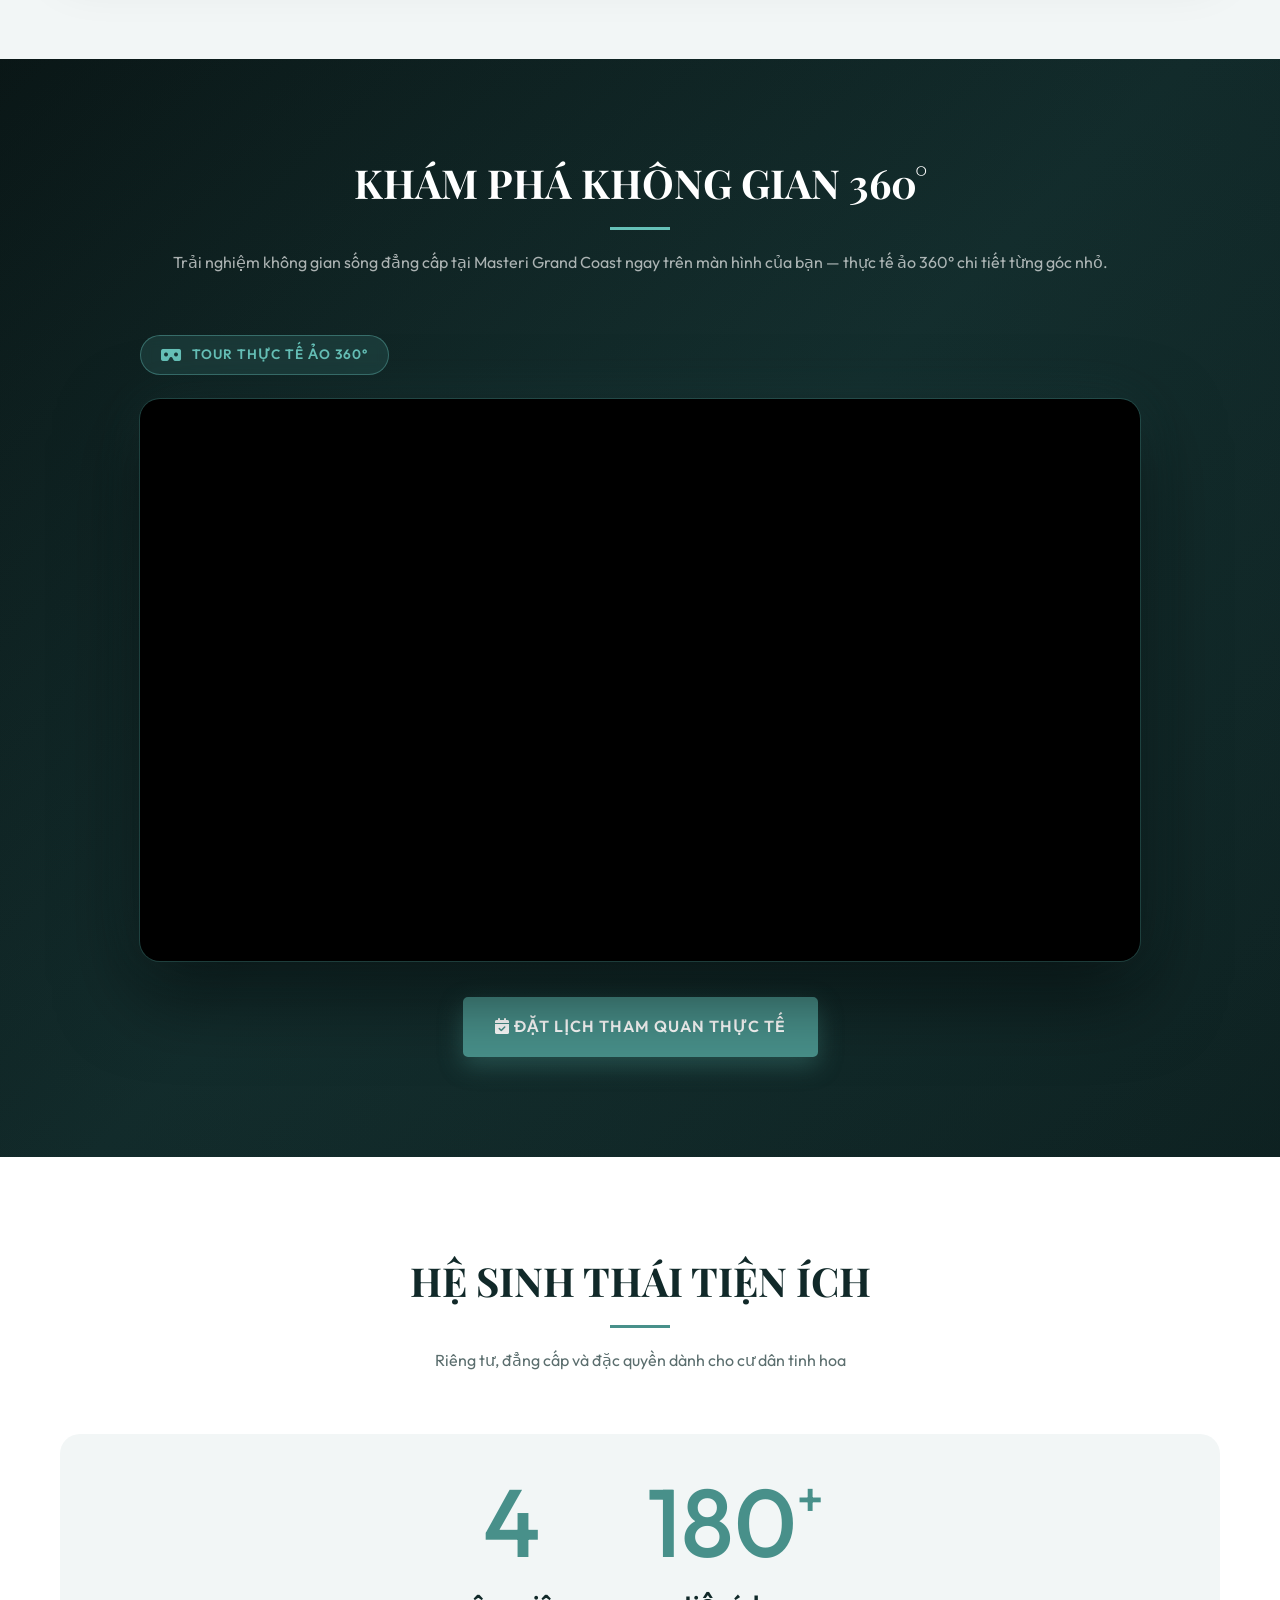
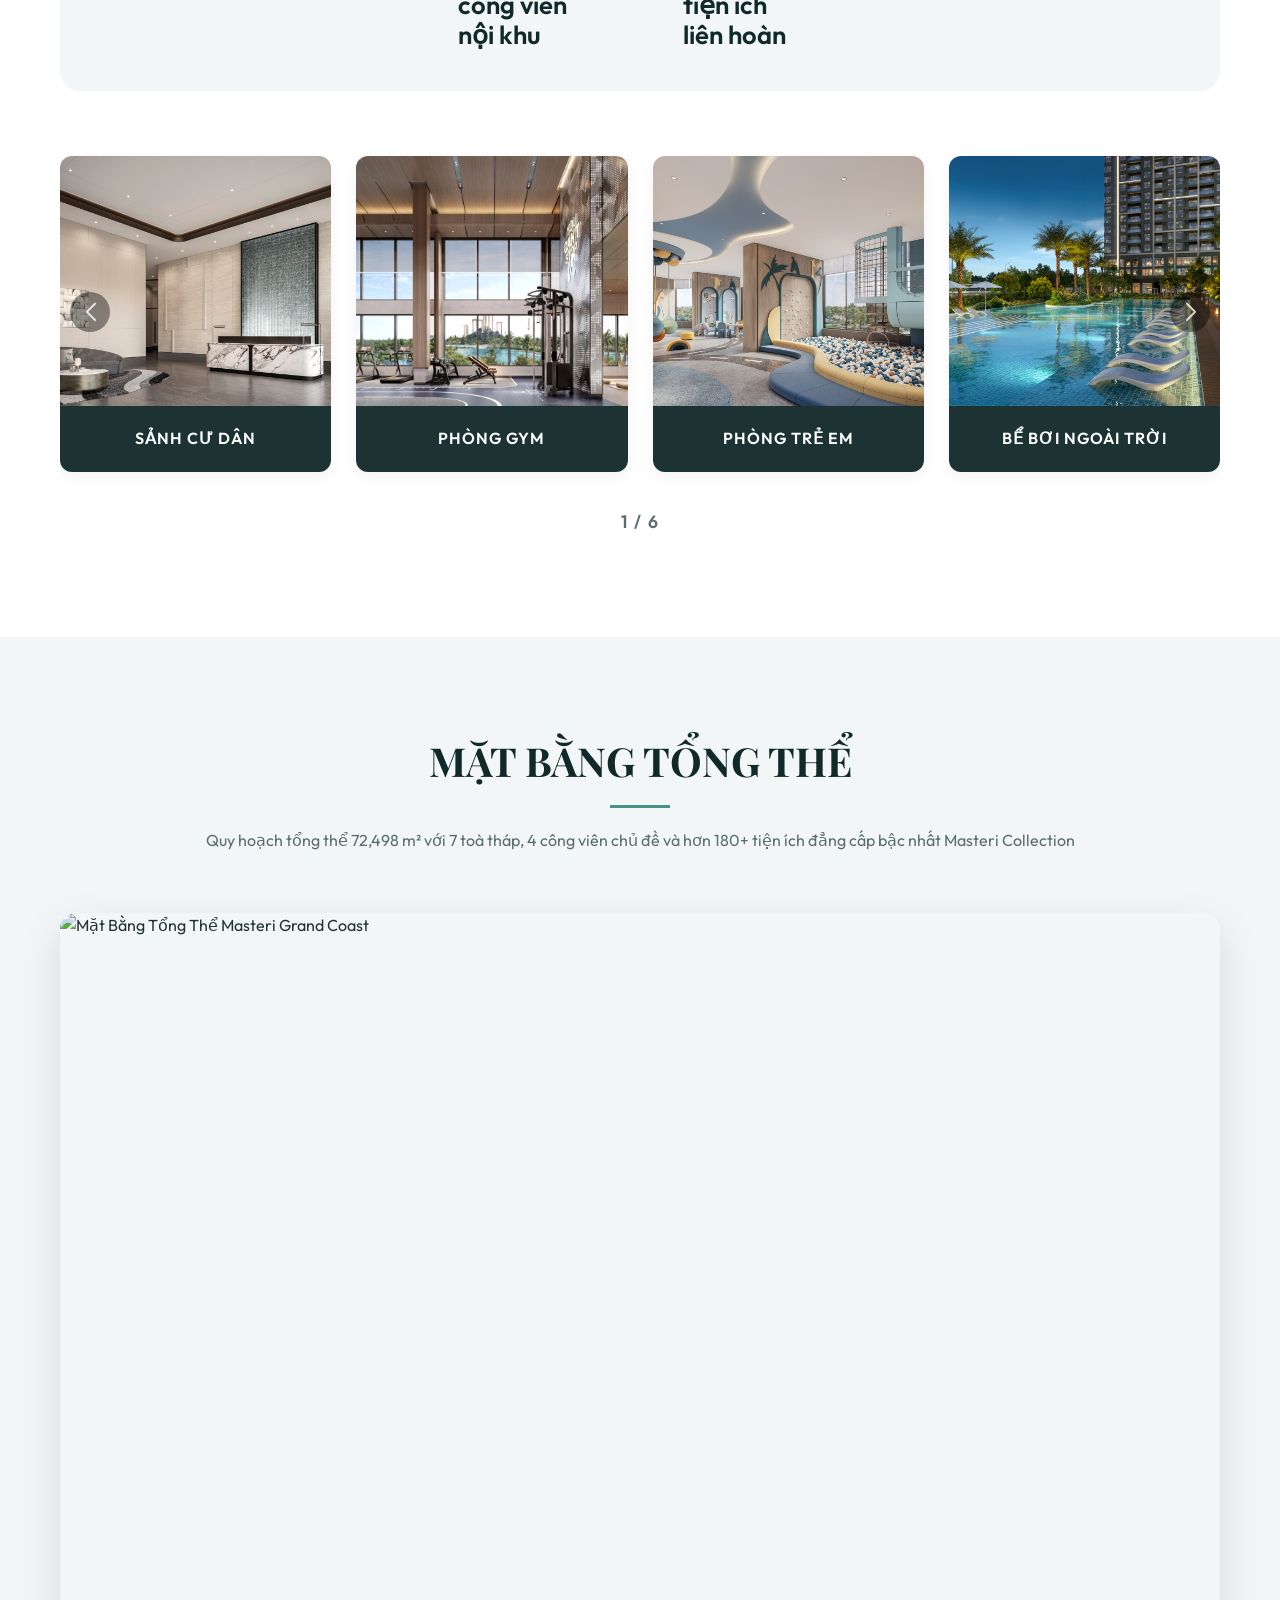
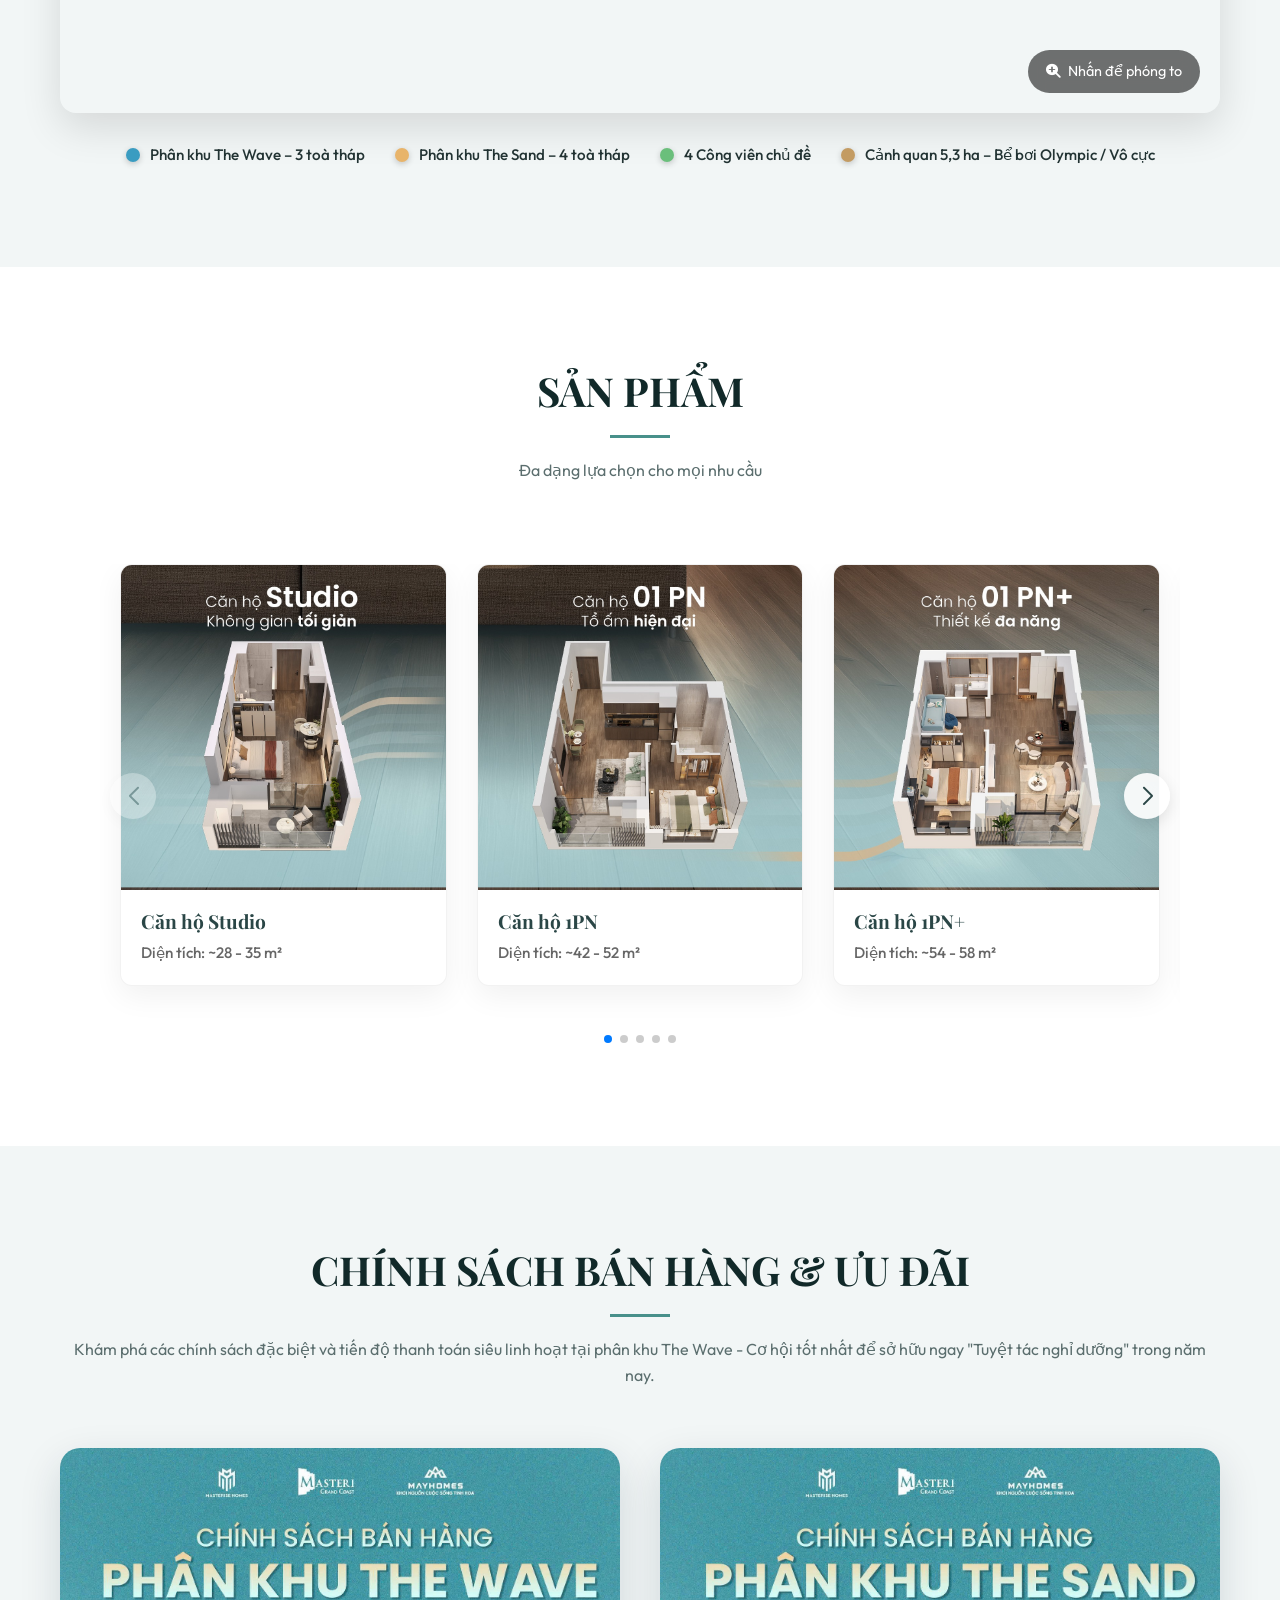
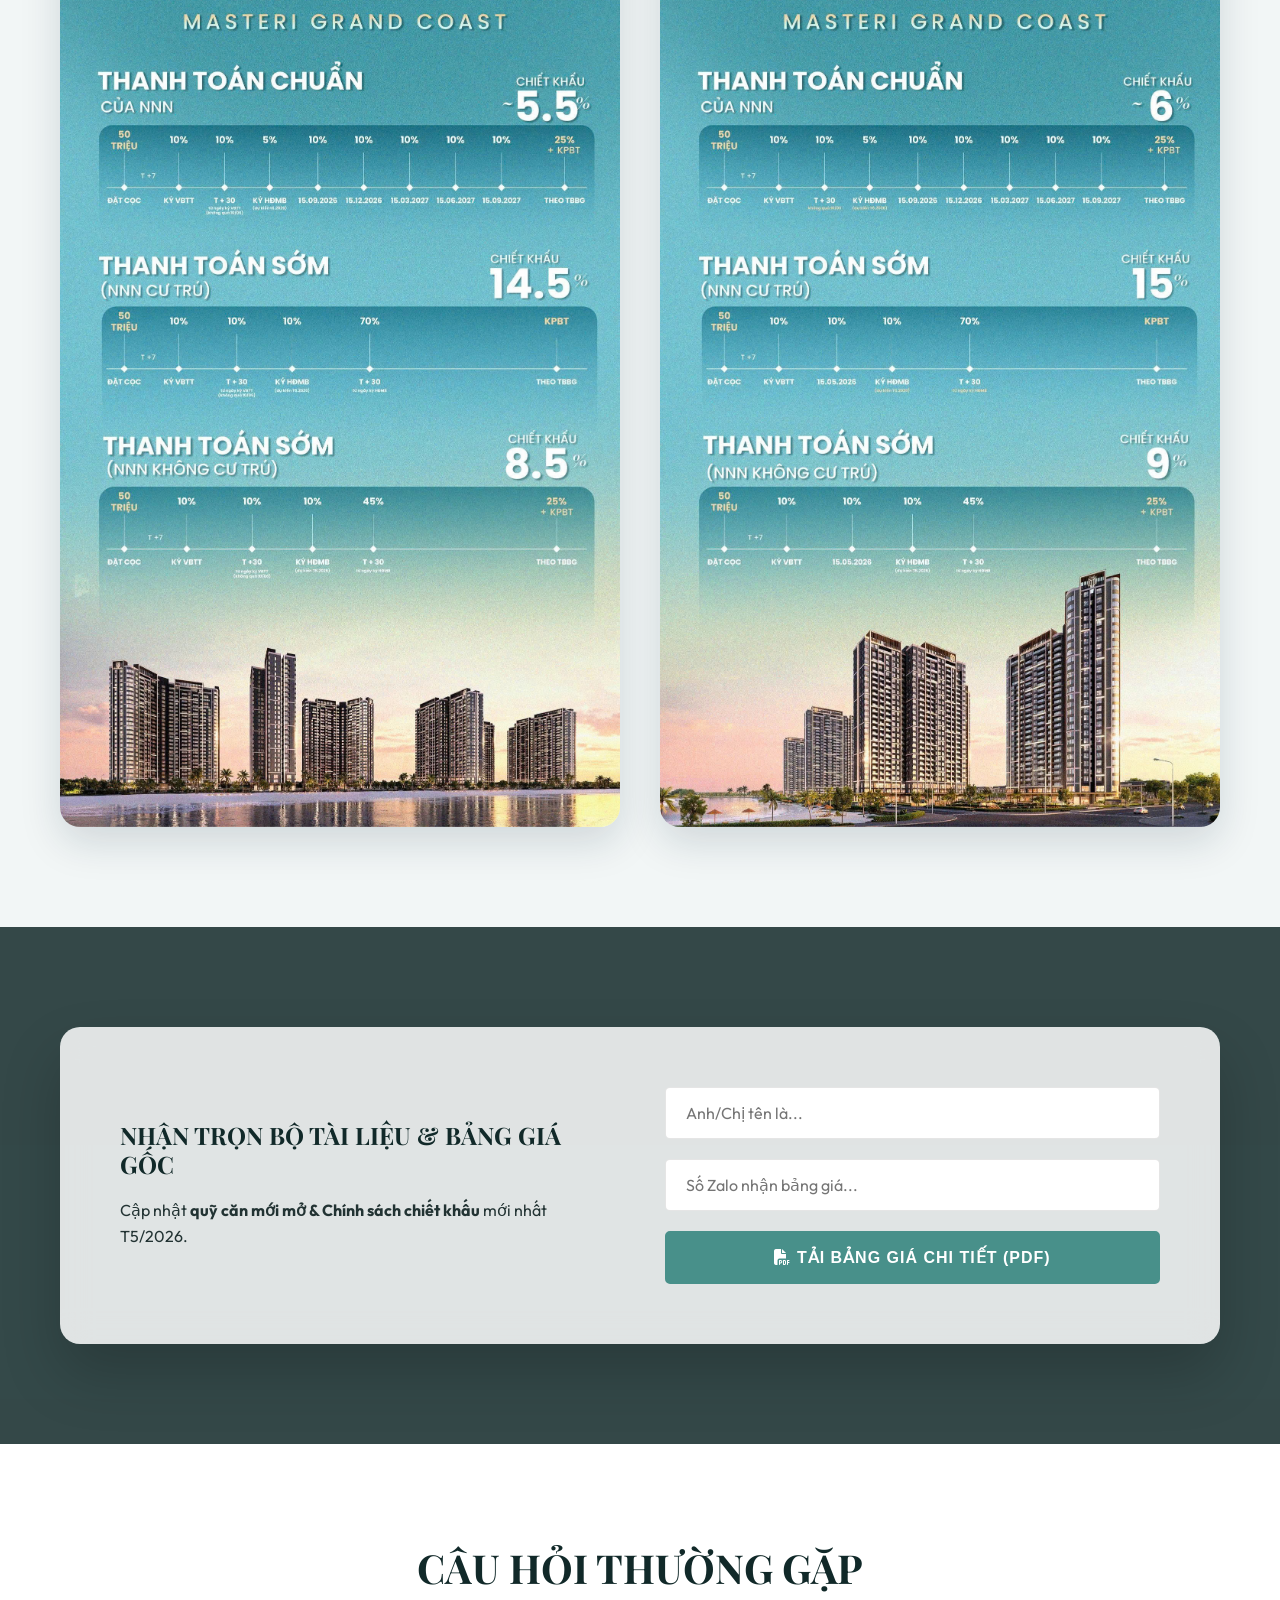
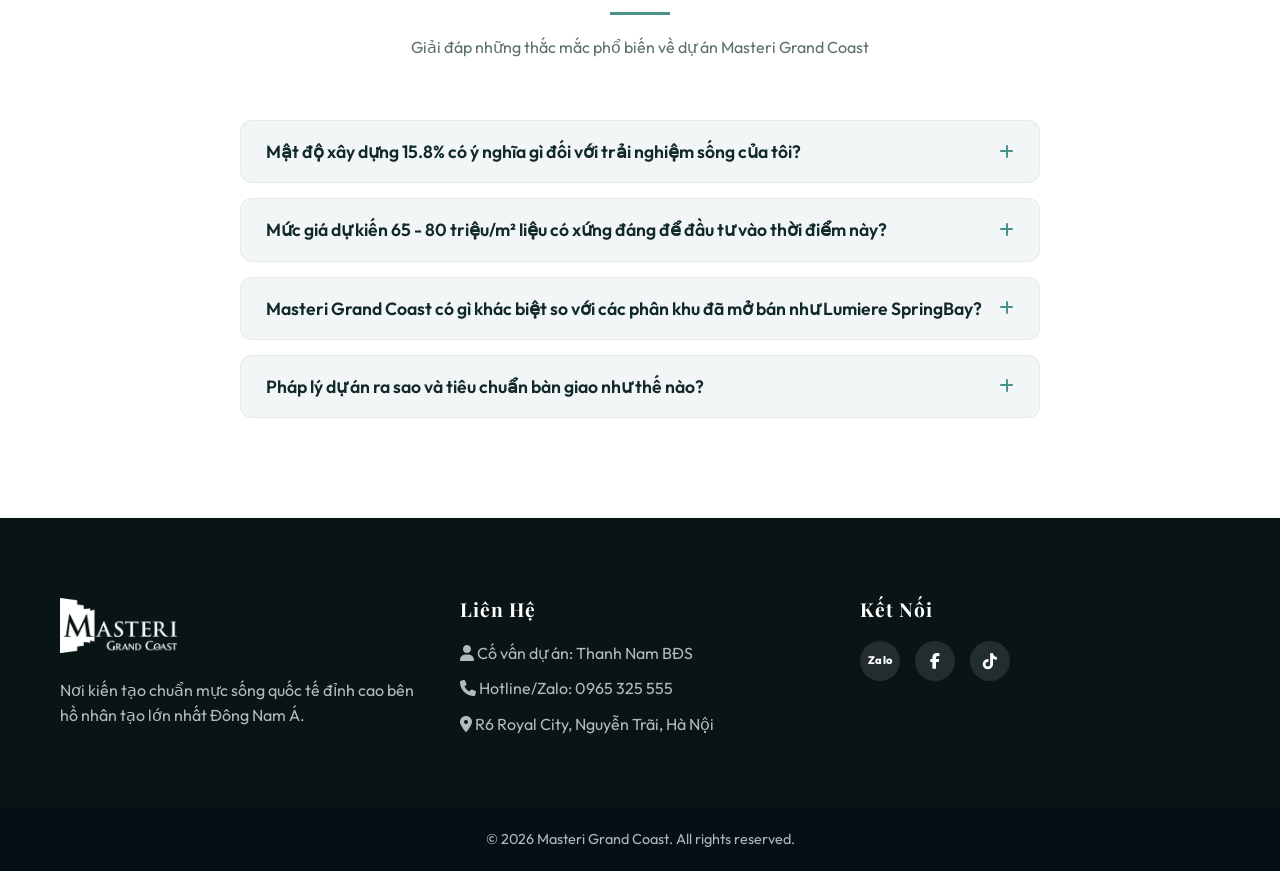
==== commit 7a48e506: "feat: Add sitelink IDs to product slides and handle URL hash navigation" ====
--- a/index.html
+++ b/index.html
@@ -523,7 +523,7 @@
                 <div class="swiper productsSwiper" style="padding-bottom: 40px; padding-left: 20px; padding-right: 20px;">
                     <div class="swiper-wrapper">
                         <!-- Slide 1: Studio -->
-                        <div class="swiper-slide">
+                        <div class="swiper-slide" id="sp-studio">
                             <div class="product-card">
                                 <div class="product-img-box">
                                     <img src="assets/studio.jpg" alt="Căn hộ Studio" loading="lazy">
@@ -536,7 +536,7 @@
                             </div>
                         </div>
                         <!-- Slide 2: 1PN -->
-                        <div class="swiper-slide">
+                        <div class="swiper-slide" id="sp-1pn">
                             <div class="product-card">
                                 <div class="product-img-box">
                                     <img src="assets/1pn.jpg" alt="Căn hộ 1PN" loading="lazy">
@@ -549,7 +549,7 @@
                             </div>
                         </div>
                         <!-- Slide 3: 1PN+ -->
-                        <div class="swiper-slide">
+                        <div class="swiper-slide" id="sp-1pn-plus">
                             <div class="product-card">
                                 <div class="product-img-box">
                                     <img src="assets/1pn+.jpg" alt="Căn hộ 1PN+" loading="lazy">
@@ -562,7 +562,7 @@
                             </div>
                         </div>
                         <!-- Slide 4: 2PN -->
-                        <div class="swiper-slide">
+                        <div class="swiper-slide" id="sp-2pn">
                             <div class="product-card">
                                 <div class="product-img-box">
                                     <img src="assets/2pn.jpg" alt="Căn hộ 2PN" loading="lazy">
@@ -575,7 +575,7 @@
                             </div>
                         </div>
                         <!-- Slide 5: 2PN+ -->
-                        <div class="swiper-slide">
+                        <div class="swiper-slide" id="sp-2pn-plus">
                             <div class="product-card">
                                 <div class="product-img-box">
                                     <img src="assets/2pn+.jpg" alt="Căn hộ 2PN+" loading="lazy">
@@ -588,7 +588,7 @@
                             </div>
                         </div>
                         <!-- Slide 6: 3PN -->
-                        <div class="swiper-slide">
+                        <div class="swiper-slide" id="sp-3pn">
                             <div class="product-card">
                                 <div class="product-img-box">
                                     <img src="assets/3pn.jpg" alt="Căn hộ 3PN" loading="lazy">
@@ -601,7 +601,7 @@
                             </div>
                         </div>
                         <!-- Slide 7: 4PN -->
-                        <div class="swiper-slide">
+                        <div class="swiper-slide" id="sp-4pn">
                             <div class="product-card">
                                 <div class="product-img-box">
                                     <img src="assets/4pn.jpg" alt="Căn hộ 4PN" loading="lazy">
--- a/style.css
+++ b/style.css
@@ -1093,16 +1093,16 @@
 }
 .product-img-box {
     position: relative;
-    padding-top: 80%; /* aspect ratio */
+    padding-top: 100%; /* square aspect ratio */
     overflow: hidden;
-    background: #f9f9f9;
+    background: #fff;
+    cursor: zoom-in;
 }
 .product-img-box img {
     position: absolute;
     top: 0; left: 0;
     width: 100%; height: 100%;
-    object-fit: contain;
-    padding: 20px;
+    object-fit: cover;
     transition: transform 0.5s ease;
 }
 .product-card:hover .product-img-box img {
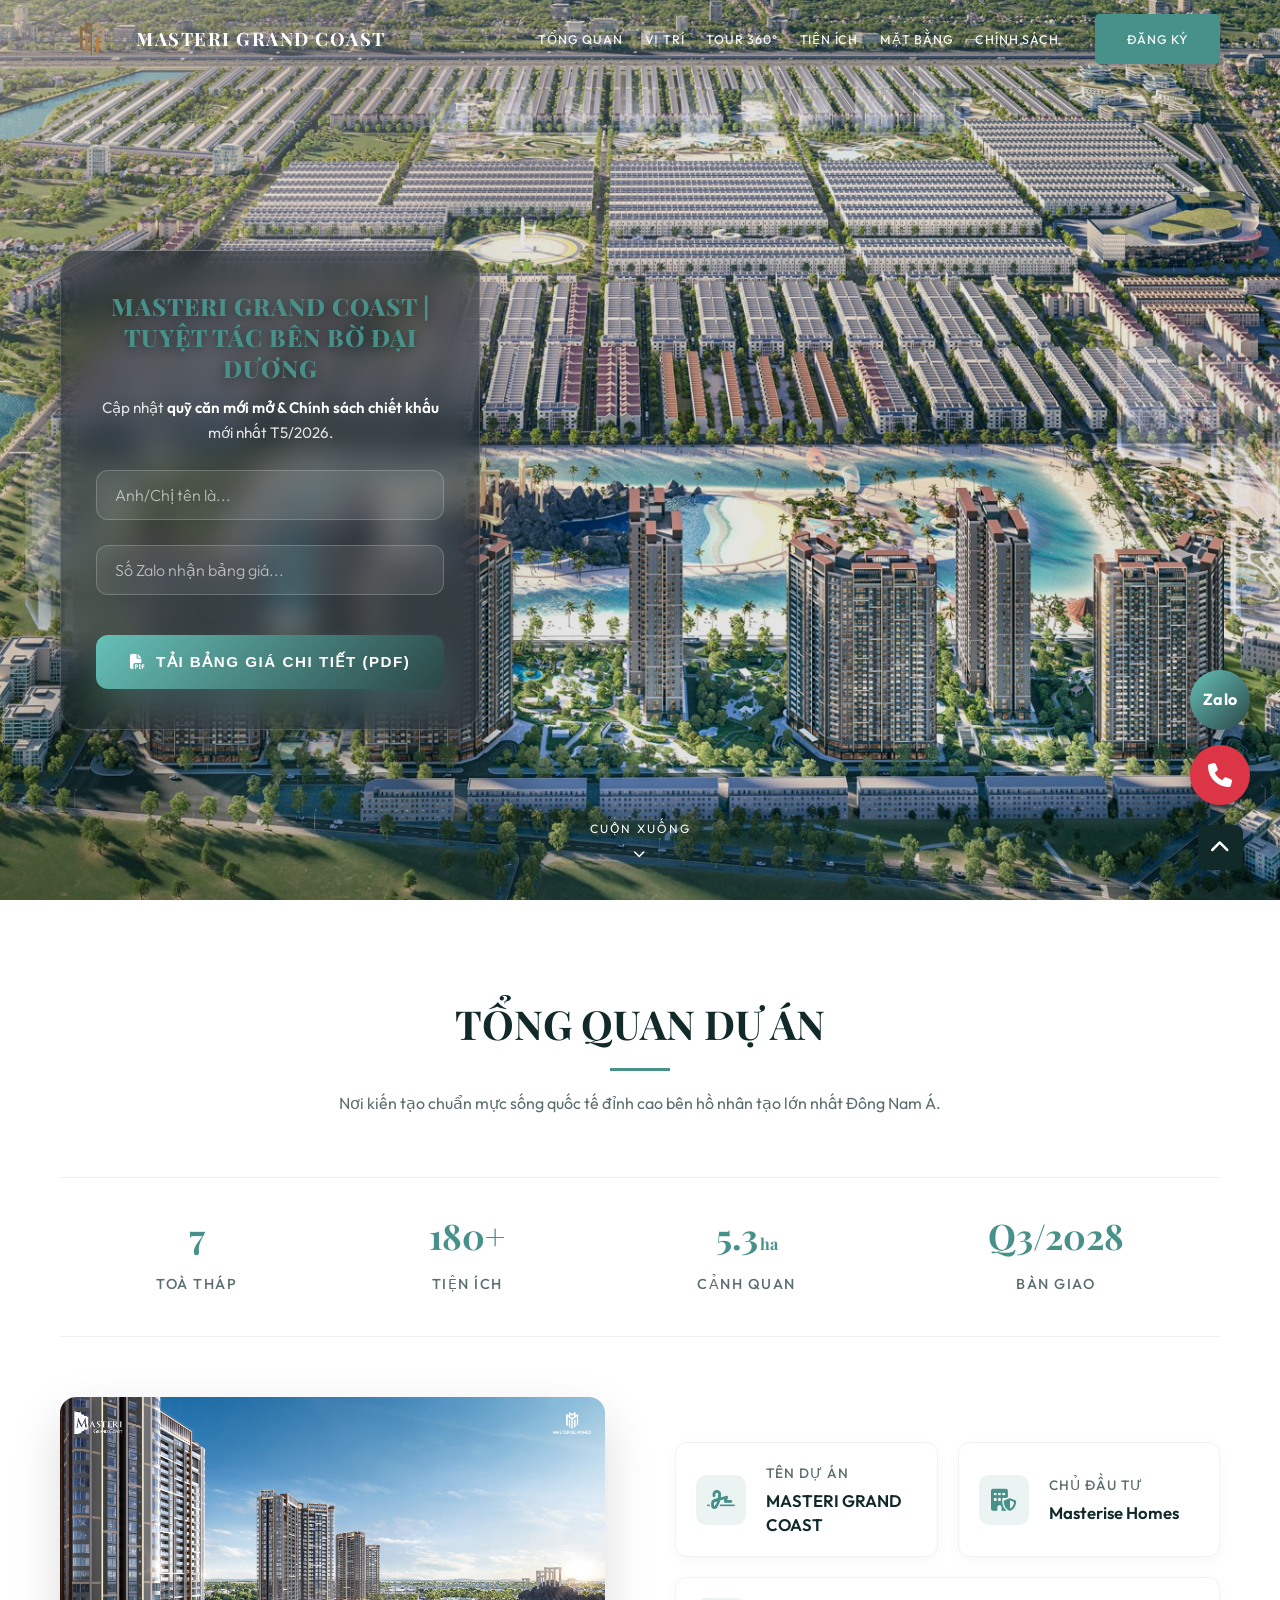
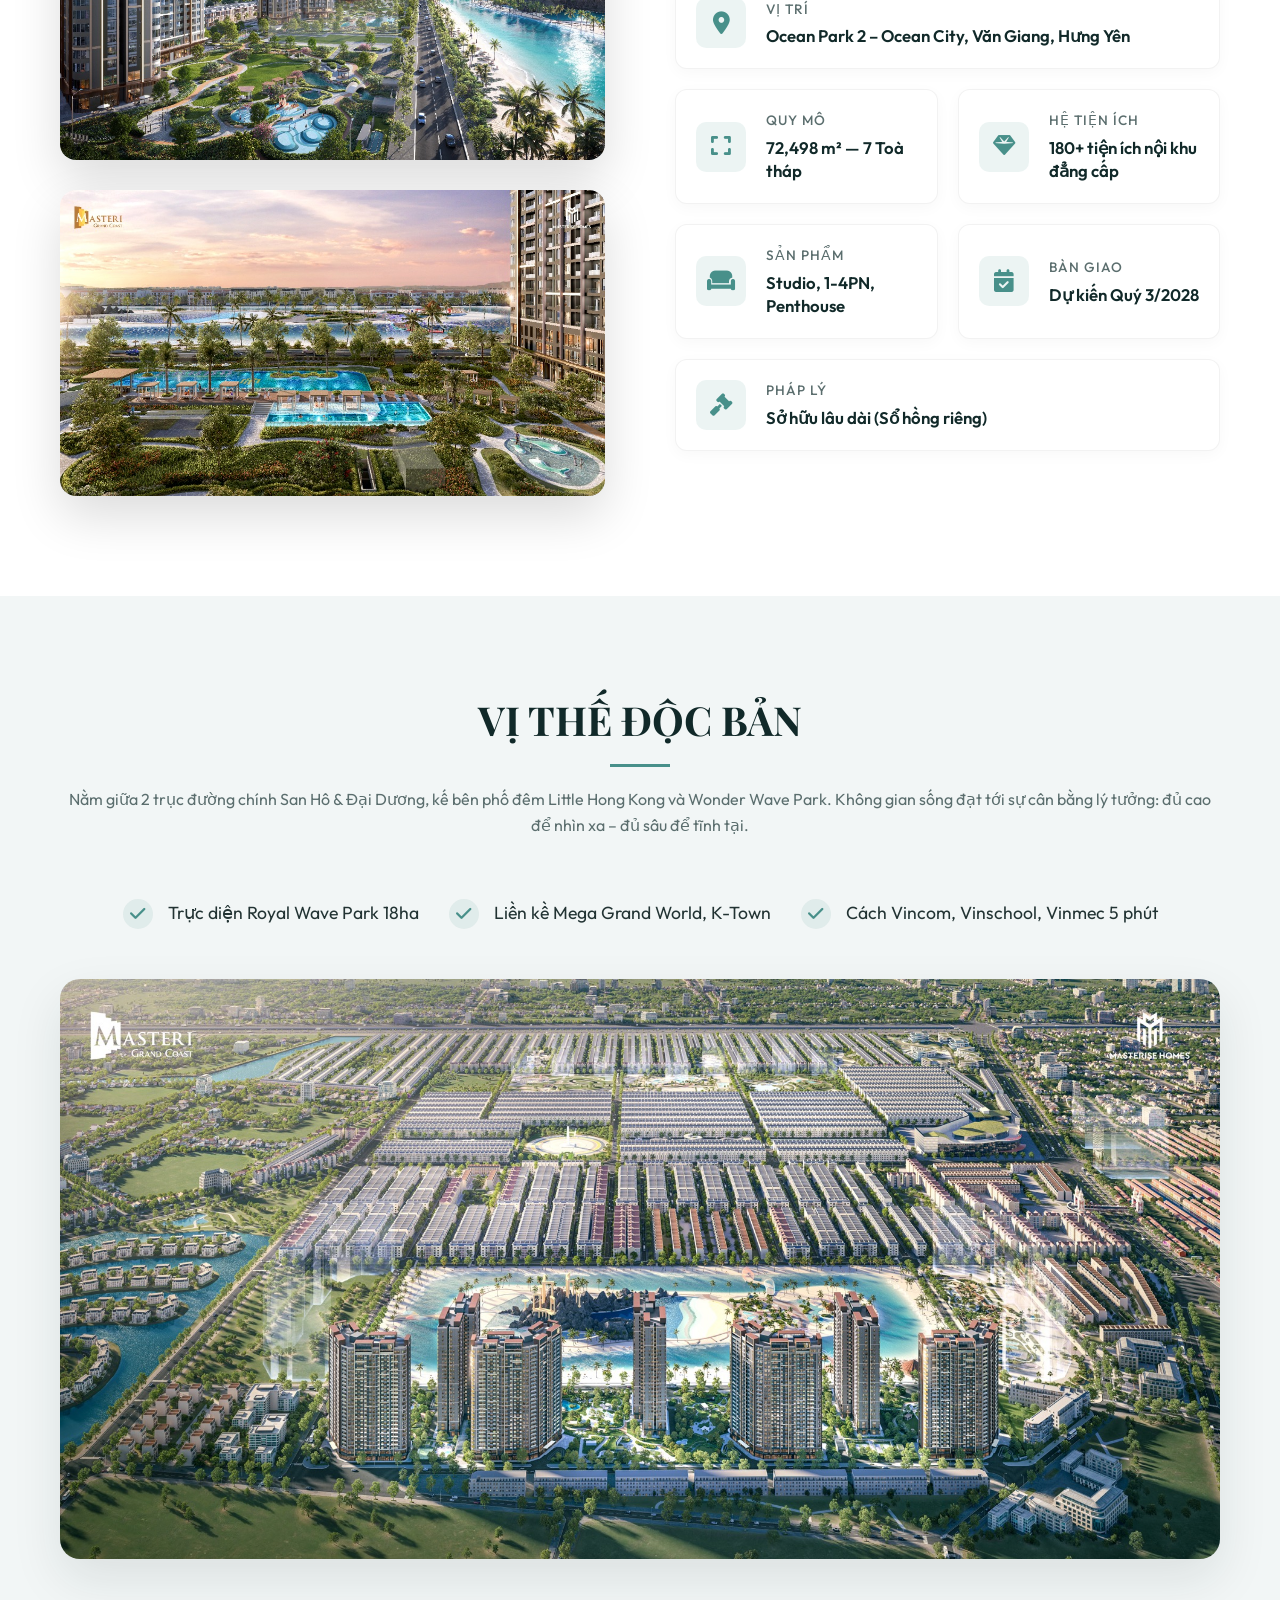
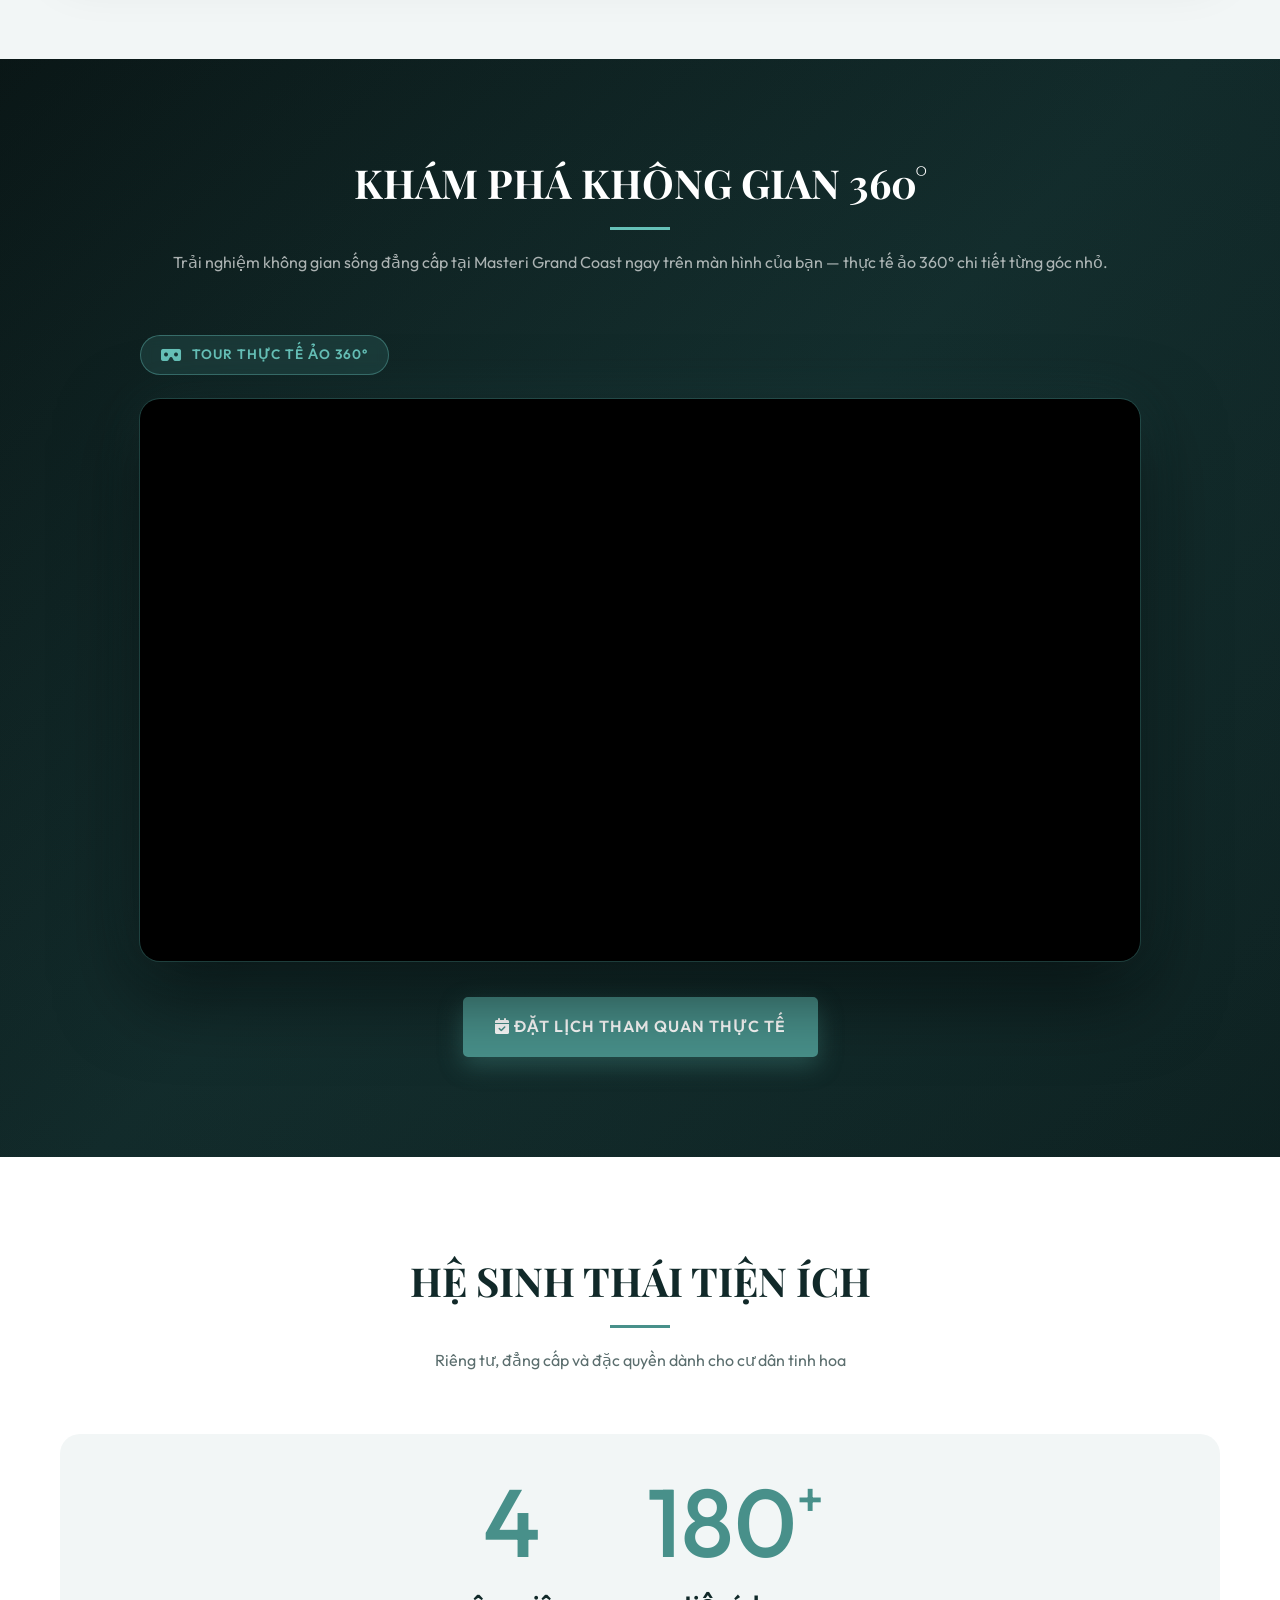
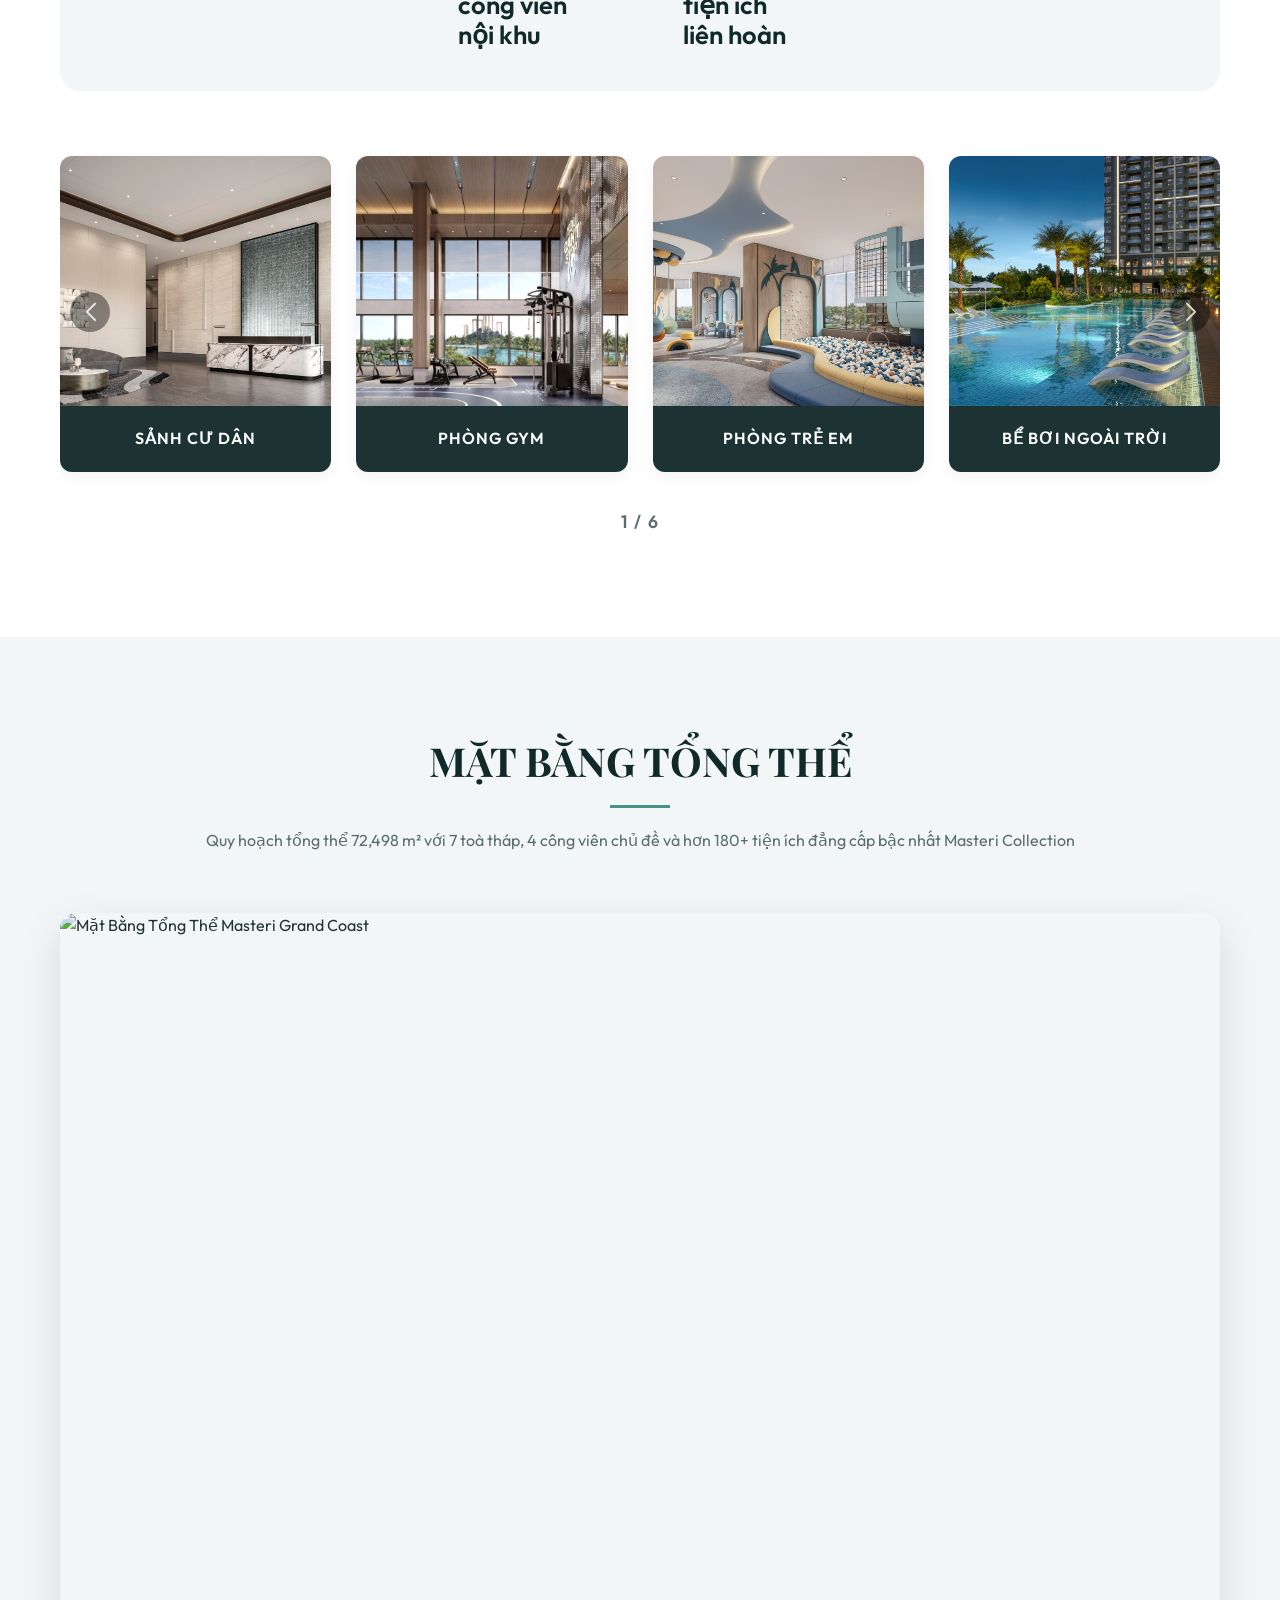
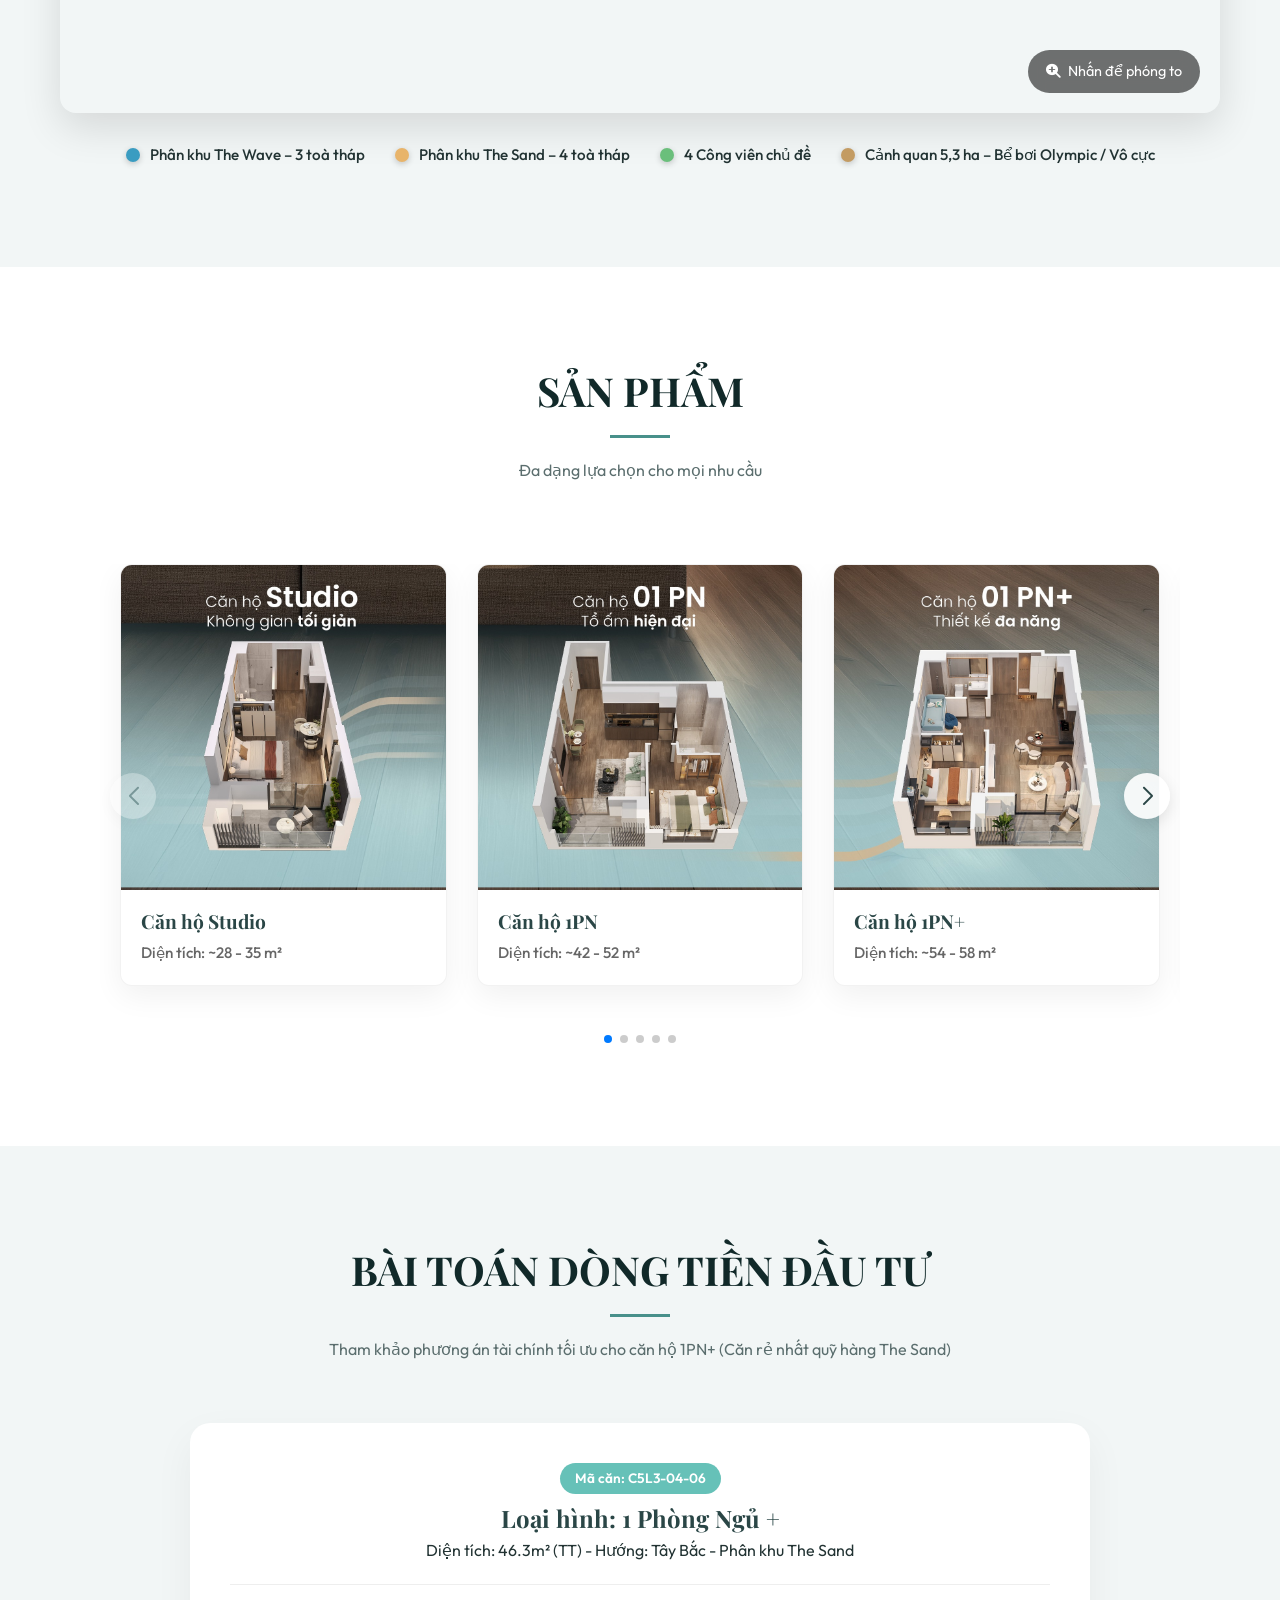
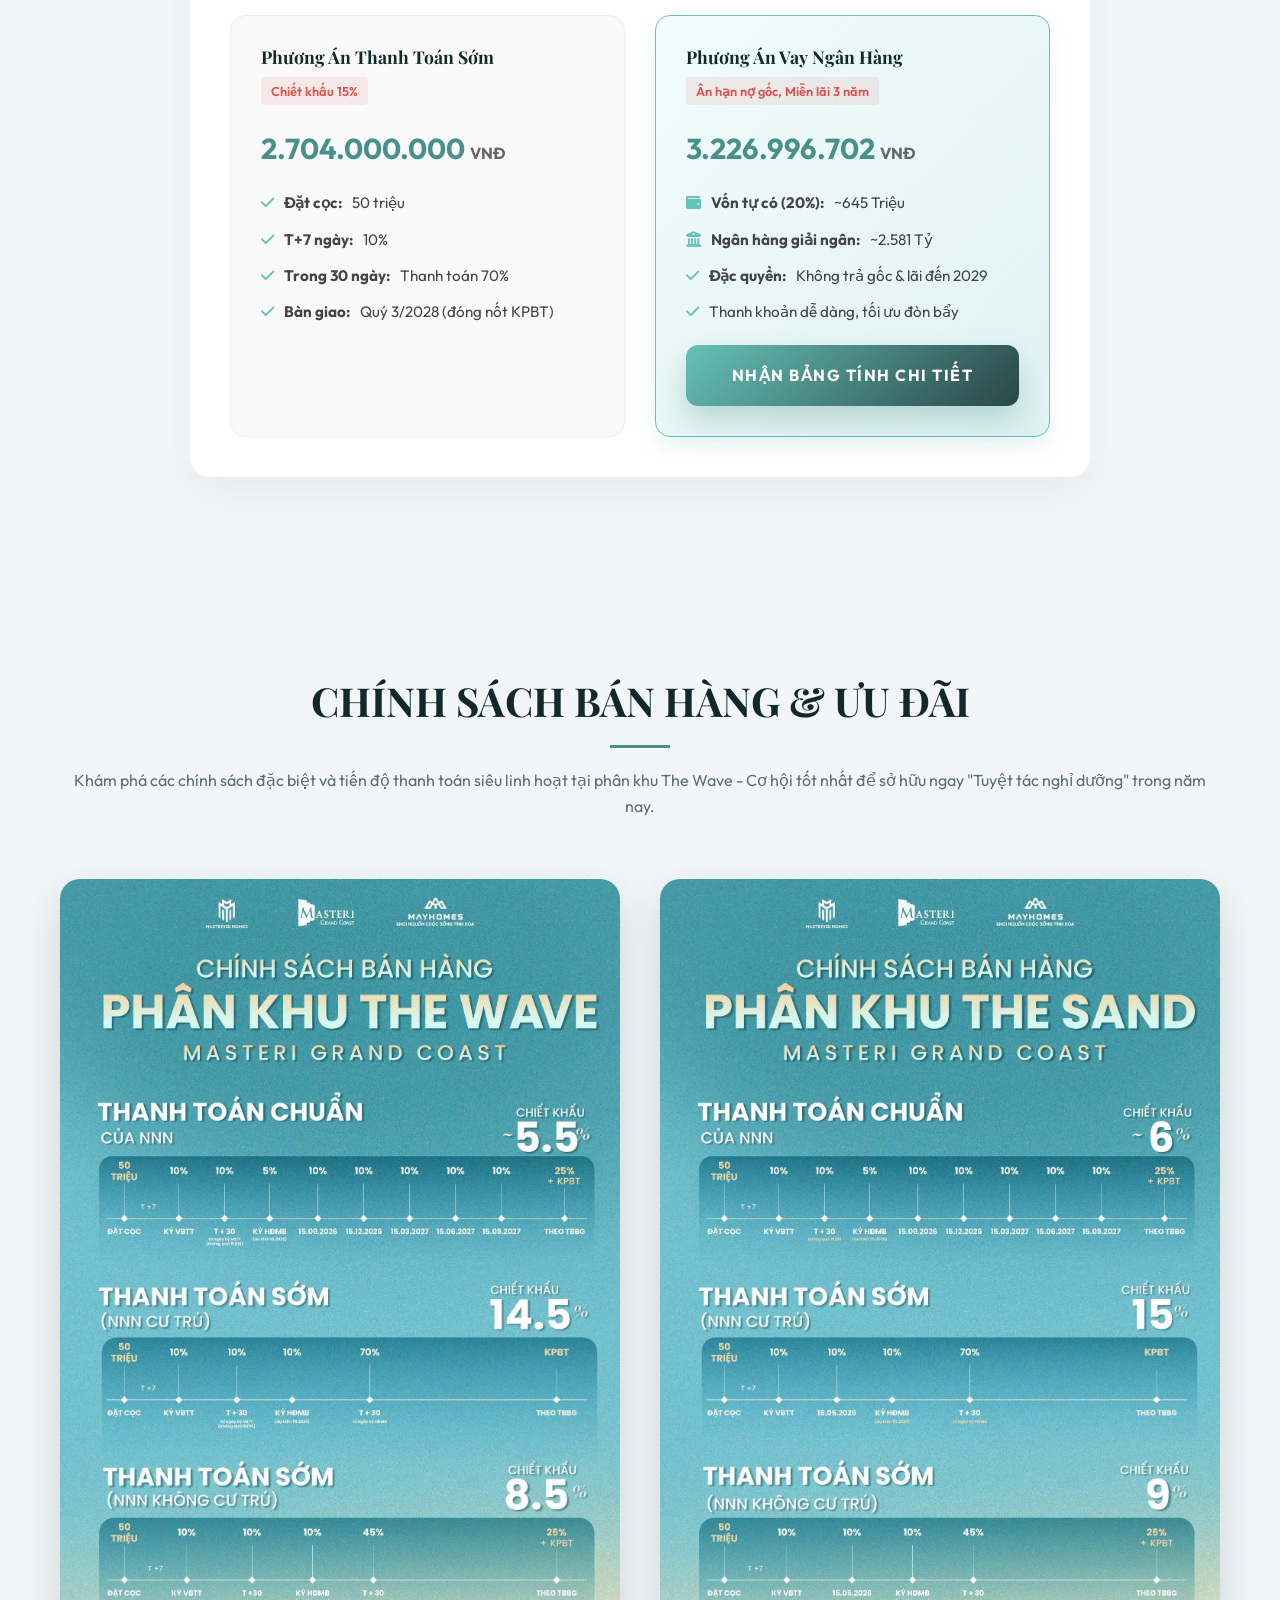
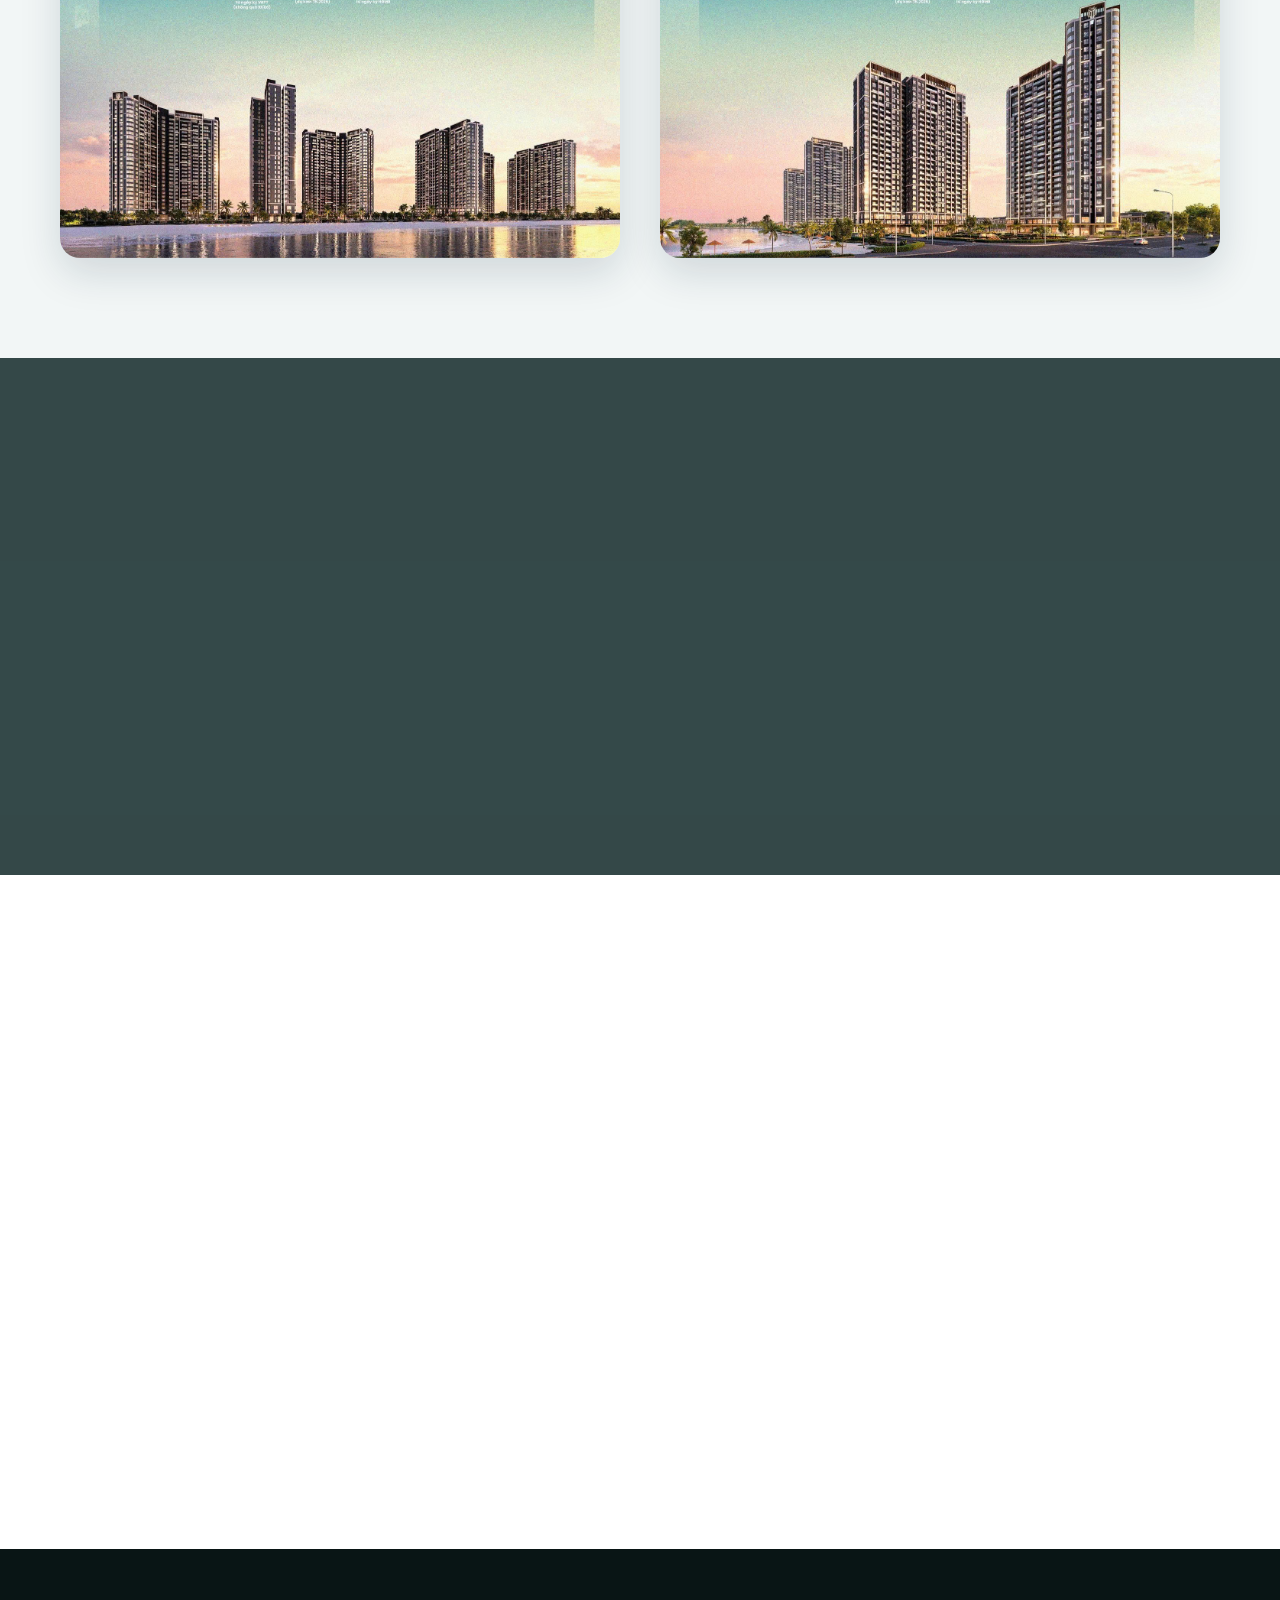
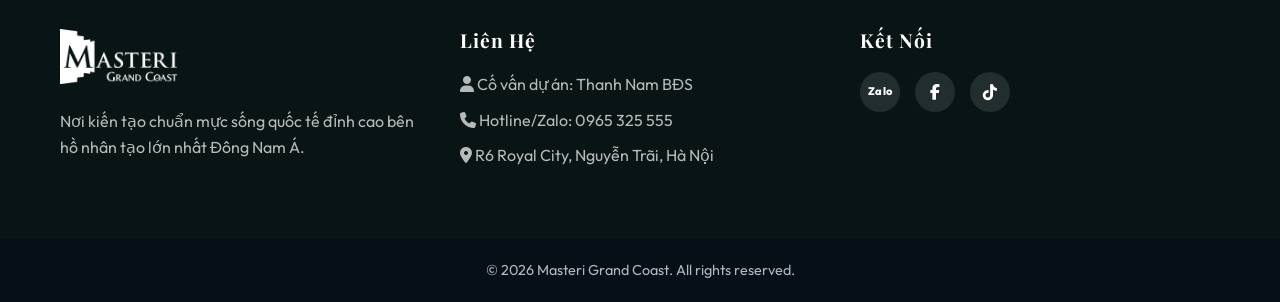
==== commit ed71ad27: "feat: Add cashflow example section for 1PN+ unit C5L3-04-06" ====
--- a/index.html
+++ b/index.html
@@ -625,6 +625,60 @@
         </div>
     </section>
 
+    <!-- Dòng Tiền Mẫu -->
+    <section class="section bg-gray" id="section-dong-tien-1pn-plus-C5L3-04-06">
+        <div class="container">
+            <div class="section-header reveal-up">
+                <h2>Bài Toán Dòng Tiền Đầu Tư</h2>
+                <div class="divider"></div>
+                <p>Tham khảo phương án tài chính tối ưu cho căn hộ 1PN+ (Căn rẻ nhất quỹ hàng The Sand)</p>
+            </div>
+
+            <div class="cashflow-wrapper reveal-up delay-1">
+                <div class="cashflow-header">
+                    <div class="cf-badge">Mã căn: C5L3-04-06</div>
+                    <h3>Loại hình: 1 Phòng Ngủ +</h3>
+                    <p>Diện tích: 46.3m² (TT) - Hướng: Tây Bắc - Phân khu The Sand</p>
+                </div>
+                
+                <div class="cf-cards">
+                    <!-- Phương án Thanh toán sớm -->
+                    <div class="cf-card">
+                        <div class="cf-card-header">
+                            <h4>Phương Án Thanh Toán Sớm</h4>
+                            <span class="cf-discount">Chiết khấu 15%</span>
+                        </div>
+                        <div class="cf-price">2.704.000.000 <span>VNĐ</span></div>
+                        <ul class="cf-details">
+                            <li><i class="fa-solid fa-check"></i> <strong>Đặt cọc:</strong> 50 triệu</li>
+                            <li><i class="fa-solid fa-check"></i> <strong>T+7 ngày:</strong> 10%</li>
+                            <li><i class="fa-solid fa-check"></i> <strong>Trong 30 ngày:</strong> Thanh toán 70%</li>
+                            <li><i class="fa-solid fa-check"></i> <strong>Bàn giao:</strong> Quý 3/2028 (đóng nốt KPBT)</li>
+                        </ul>
+                    </div>
+
+                    <!-- Phương án Vay vốn -->
+                    <div class="cf-card highlight">
+                        <div class="cf-card-header">
+                            <h4>Phương Án Vay Ngân Hàng</h4>
+                            <span class="cf-discount">Ân hạn nợ gốc, Miễn lãi 3 năm</span>
+                        </div>
+                        <div class="cf-price">3.226.996.702 <span>VNĐ</span></div>
+                        <ul class="cf-details">
+                            <li><i class="fa-solid fa-wallet"></i> <strong>Vốn tự có (20%):</strong> ~645 Triệu</li>
+                            <li><i class="fa-solid fa-building-columns"></i> <strong>Ngân hàng giải ngân:</strong> ~2.581 Tỷ</li>
+                            <li><i class="fa-solid fa-check"></i> <strong>Đặc quyền:</strong> Không trả gốc & lãi đến 2029</li>
+                            <li><i class="fa-solid fa-check"></i> Thanh khoản dễ dàng, tối ưu đòn bẩy</li>
+                        </ul>
+                        <div style="text-align: center;">
+                            <a href="#dang-ky" class="btn-solid btn-full" style="margin-top: 20px;">Nhận Bảng Tính Chi Tiết</a>
+                        </div>
+                    </div>
+                </div>
+            </div>
+        </div>
+    </section>
+
     <!-- Chính Sách Bán Hàng -->
     <section class="section bg-gray" id="chinh-sach">
         <div class="container">
--- a/style.css
+++ b/style.css
@@ -1832,6 +1832,113 @@
     max-height: 500px; /* Large enough to fit content */
 }
 
+/* Cashflow Section */
+.cashflow-wrapper {
+    max-width: 900px;
+    margin: 0 auto;
+    background: #fff;
+    border-radius: 20px;
+    padding: 40px;
+    box-shadow: 0 15px 40px rgba(0,0,0,0.05);
+}
+.cashflow-header {
+    text-align: center;
+    margin-bottom: 30px;
+    padding-bottom: 20px;
+    border-bottom: 1px solid #eee;
+}
+.cf-badge {
+    display: inline-block;
+    background: var(--primary-light);
+    color: #fff;
+    padding: 5px 15px;
+    border-radius: 20px;
+    font-size: 0.85rem;
+    font-weight: 600;
+    margin-bottom: 10px;
+}
+.cashflow-header h3 {
+    color: var(--primary-dark);
+    font-size: 1.5rem;
+    margin-bottom: 5px;
+}
+.cf-cards {
+    display: grid;
+    grid-template-columns: 1fr 1fr;
+    gap: 30px;
+}
+.cf-card {
+    background: #f9f9f9;
+    border-radius: 15px;
+    padding: 30px;
+    border: 1px solid #eee;
+    transition: transform 0.3s ease;
+}
+.cf-card.highlight {
+    background: linear-gradient(to bottom right, #f2fcfc, #e0f2f1);
+    border-color: var(--primary-light);
+    position: relative;
+    box-shadow: 0 10px 20px rgba(72,144,138,0.1);
+}
+.cf-card:hover {
+    transform: translateY(-5px);
+}
+.cf-card-header {
+    margin-bottom: 20px;
+}
+.cf-card-header h4 {
+    color: var(--secondary);
+    font-size: 1.1rem;
+    margin-bottom: 10px;
+    font-weight: 700;
+}
+.cf-discount {
+    display: inline-block;
+    font-size: 0.8rem;
+    color: #d9534f;
+    background: rgba(217,83,79,0.1);
+    padding: 4px 10px;
+    border-radius: 4px;
+    font-weight: 600;
+}
+.cf-price {
+    font-size: 1.8rem;
+    font-weight: 700;
+    color: var(--primary);
+    margin-bottom: 20px;
+    font-family: 'Outfit', sans-serif;
+}
+.cf-price span {
+    font-size: 1rem;
+    color: #666;
+}
+.cf-details {
+    list-style: none;
+    padding: 0;
+    margin: 0;
+}
+.cf-details li {
+    margin-bottom: 12px;
+    font-size: 0.95rem;
+    color: #444;
+    display: flex;
+    align-items: flex-start;
+    gap: 10px;
+}
+.cf-details li i {
+    color: var(--primary-light);
+    margin-top: 4px;
+}
+
+@media (max-width: 768px) {
+    .cf-cards {
+        grid-template-columns: 1fr;
+    }
+    .cashflow-wrapper {
+        padding: 20px;
+    }
+}
+
 /* ============================================================
    STICKY MOBILE CTA BAR (Thanh CTA dính dưới cùng - Mobile)
    ============================================================ */
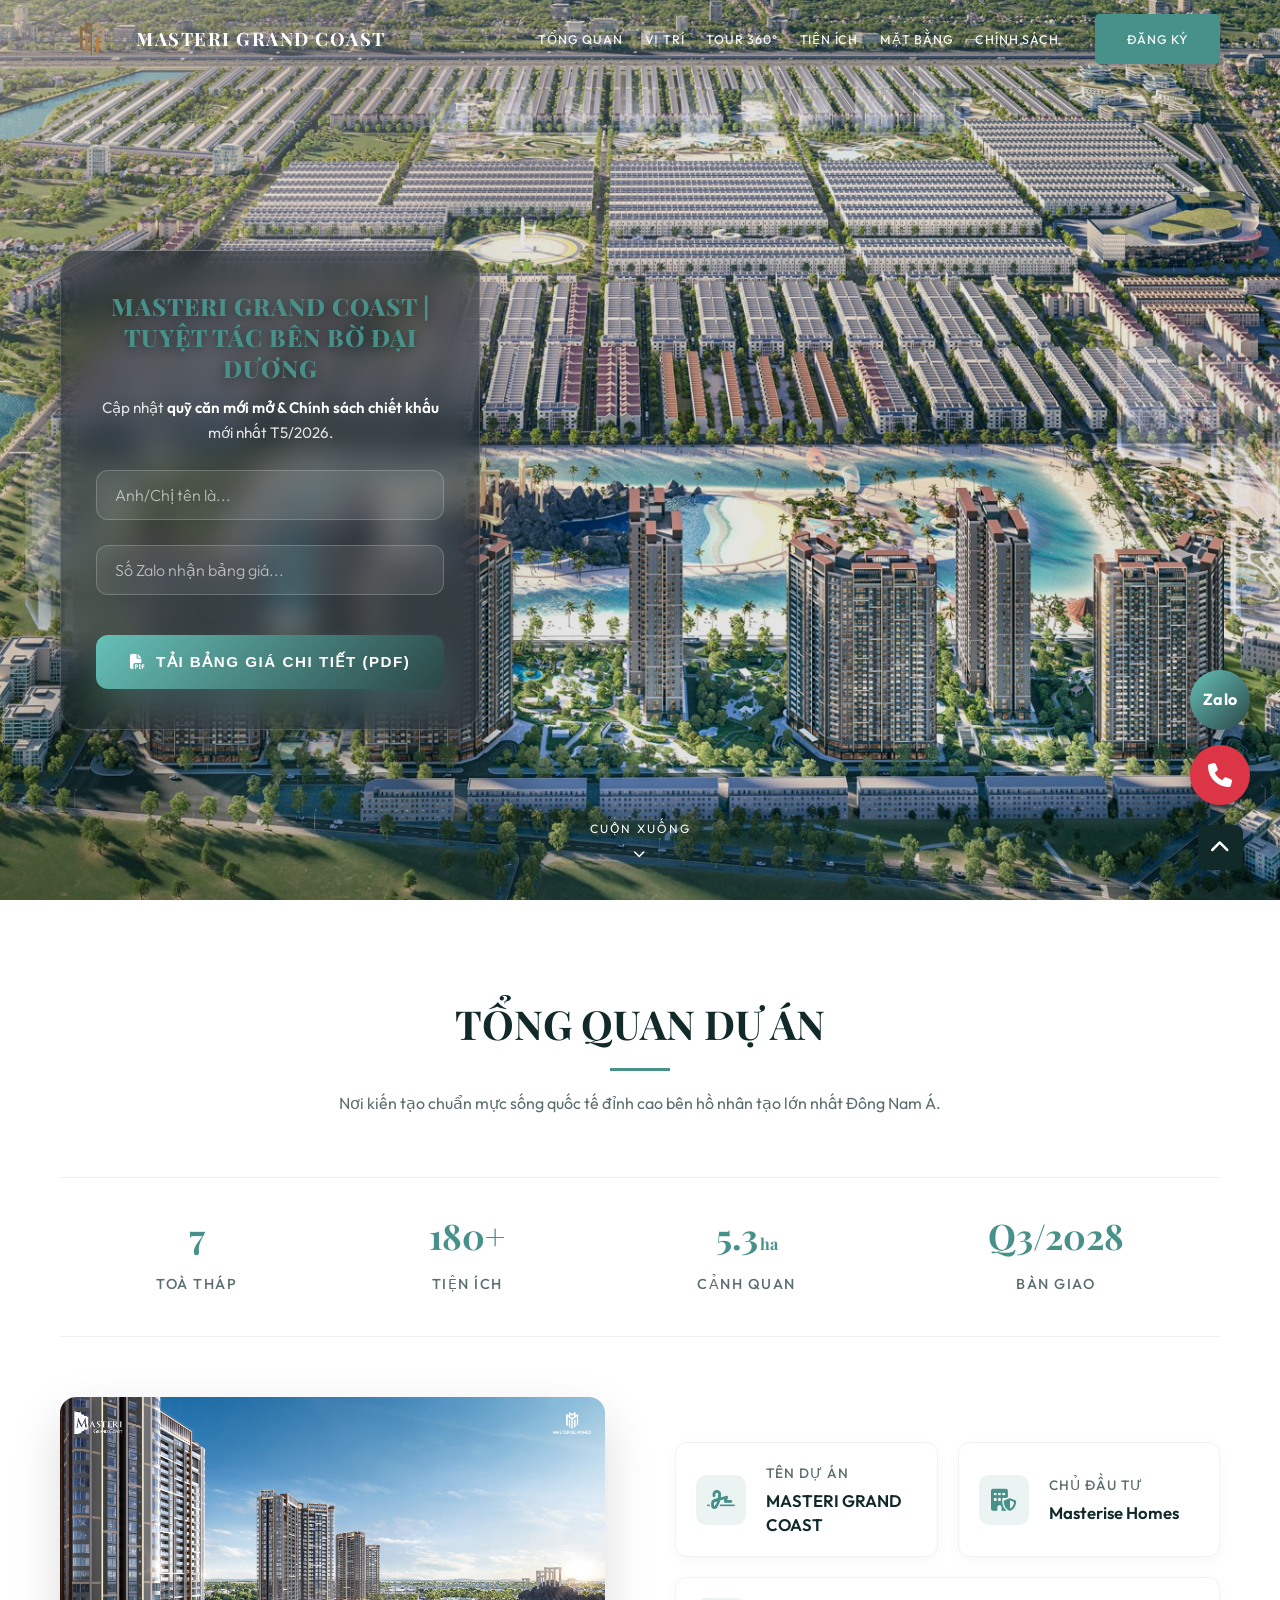
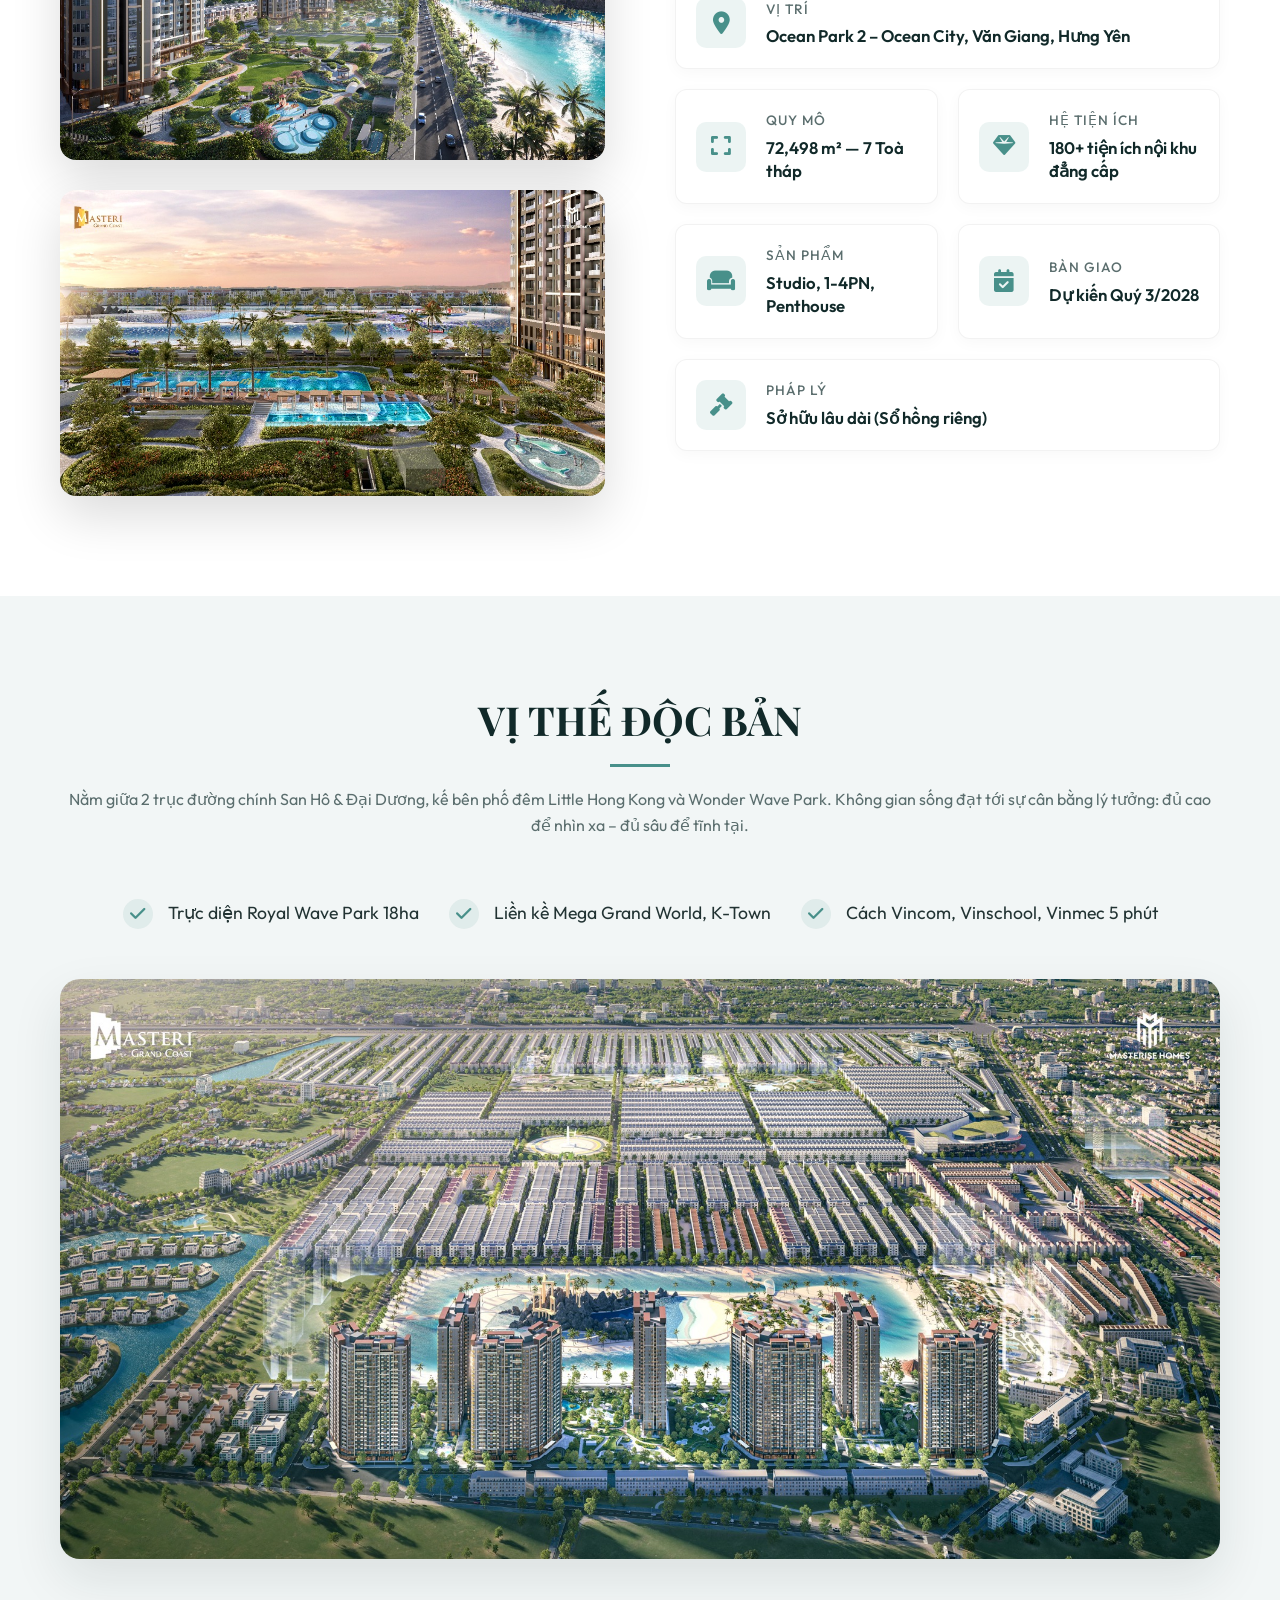
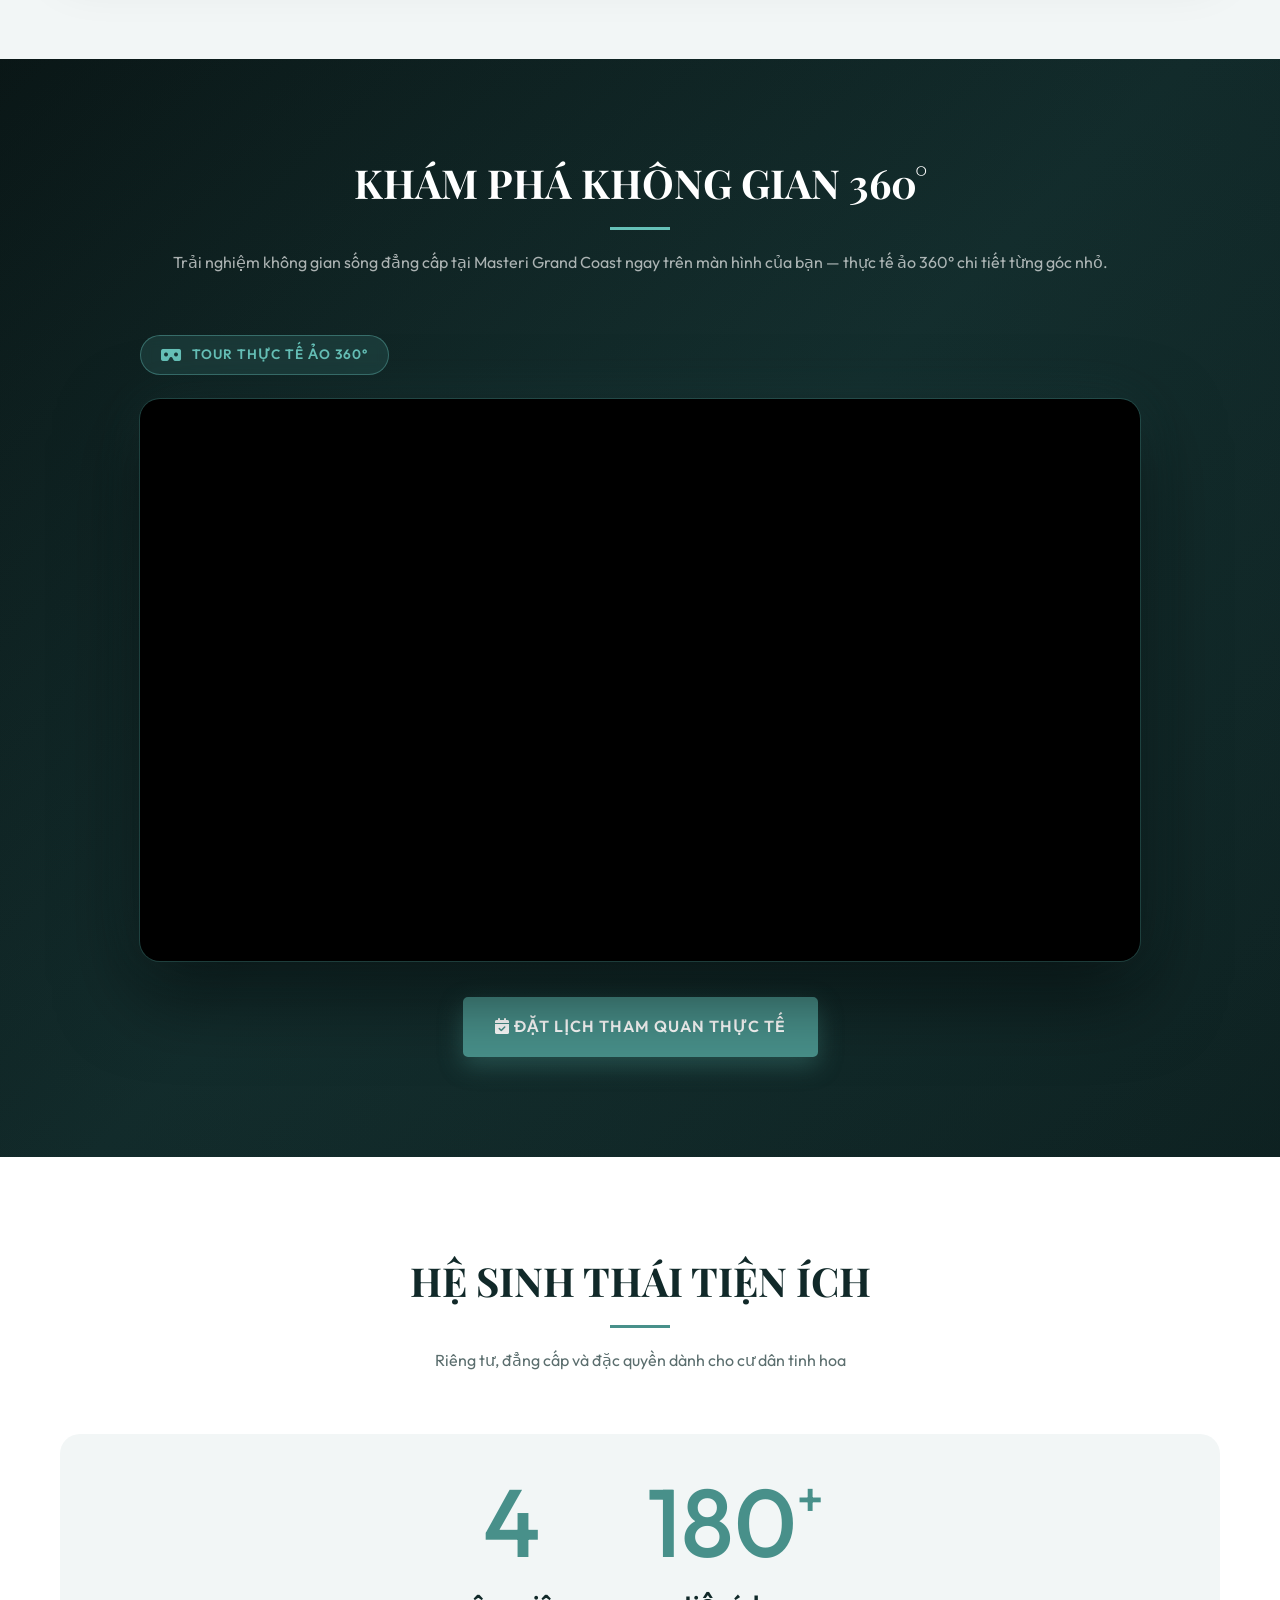
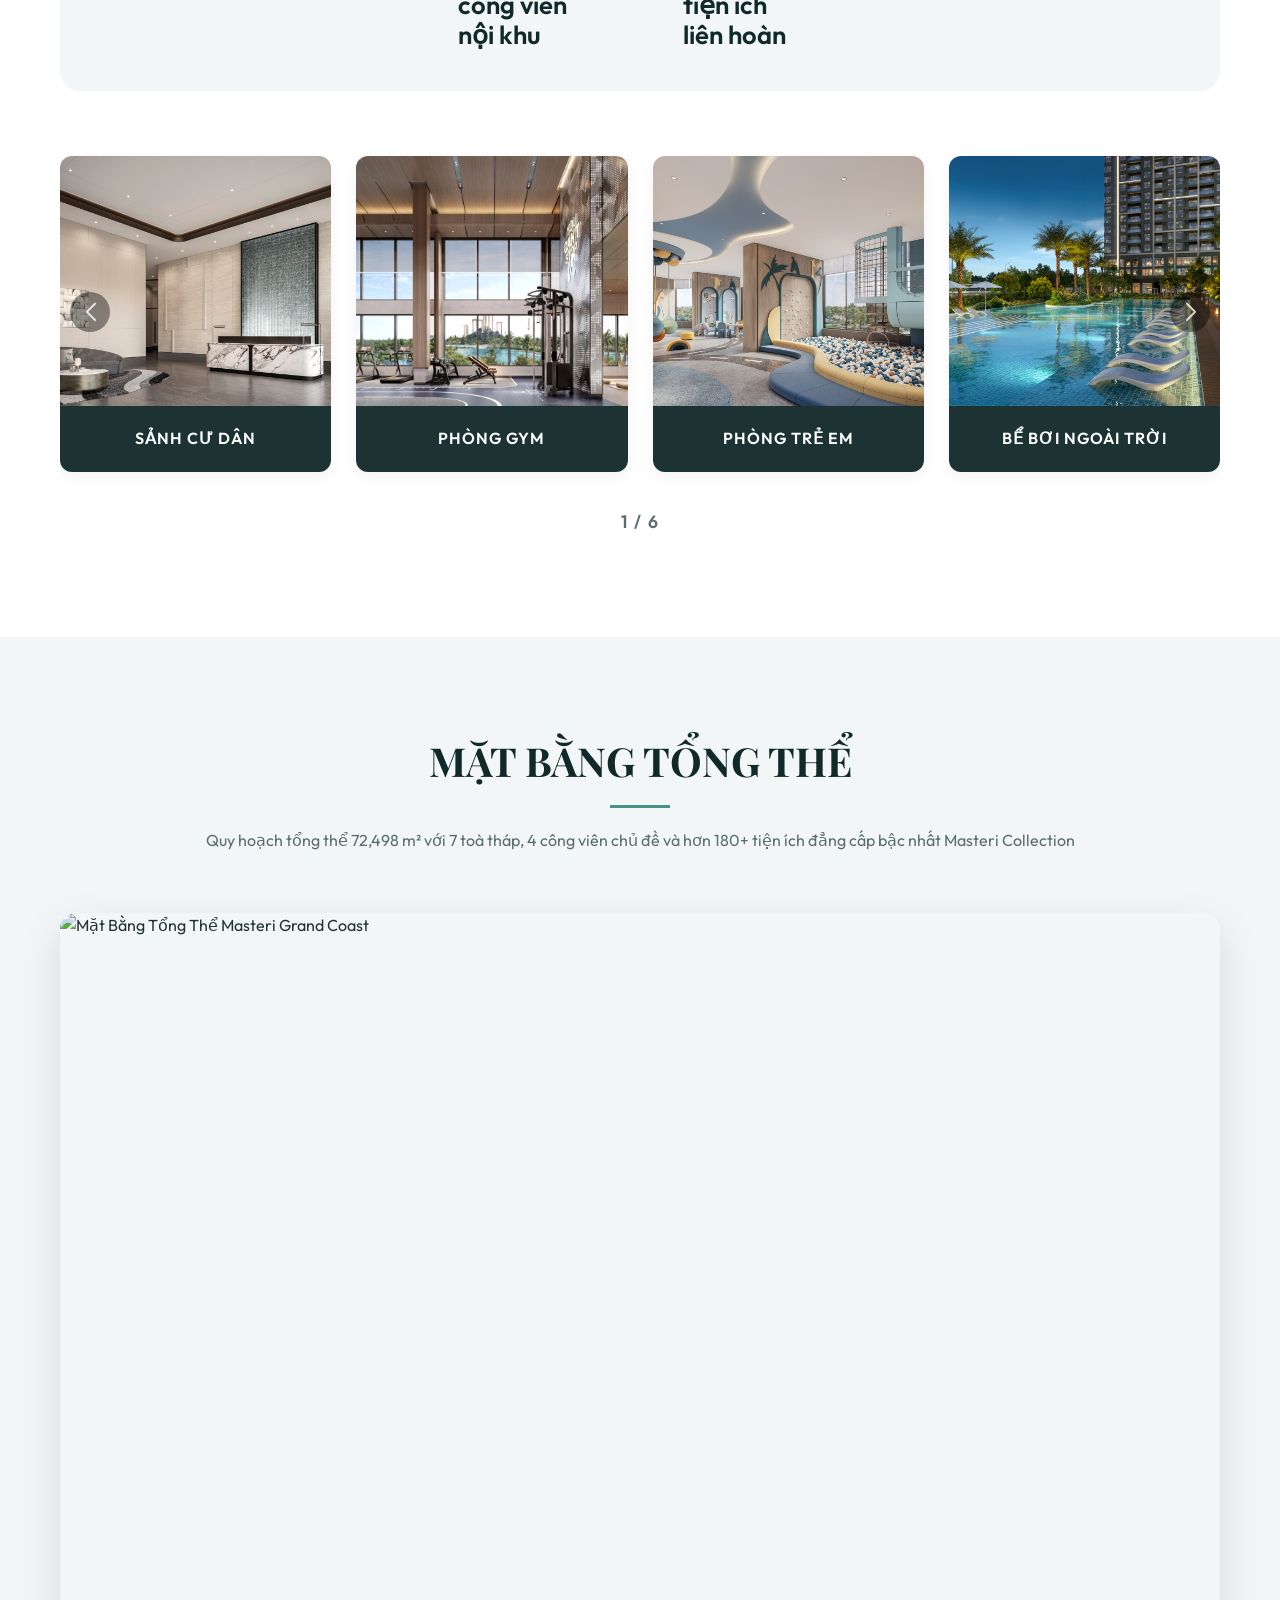
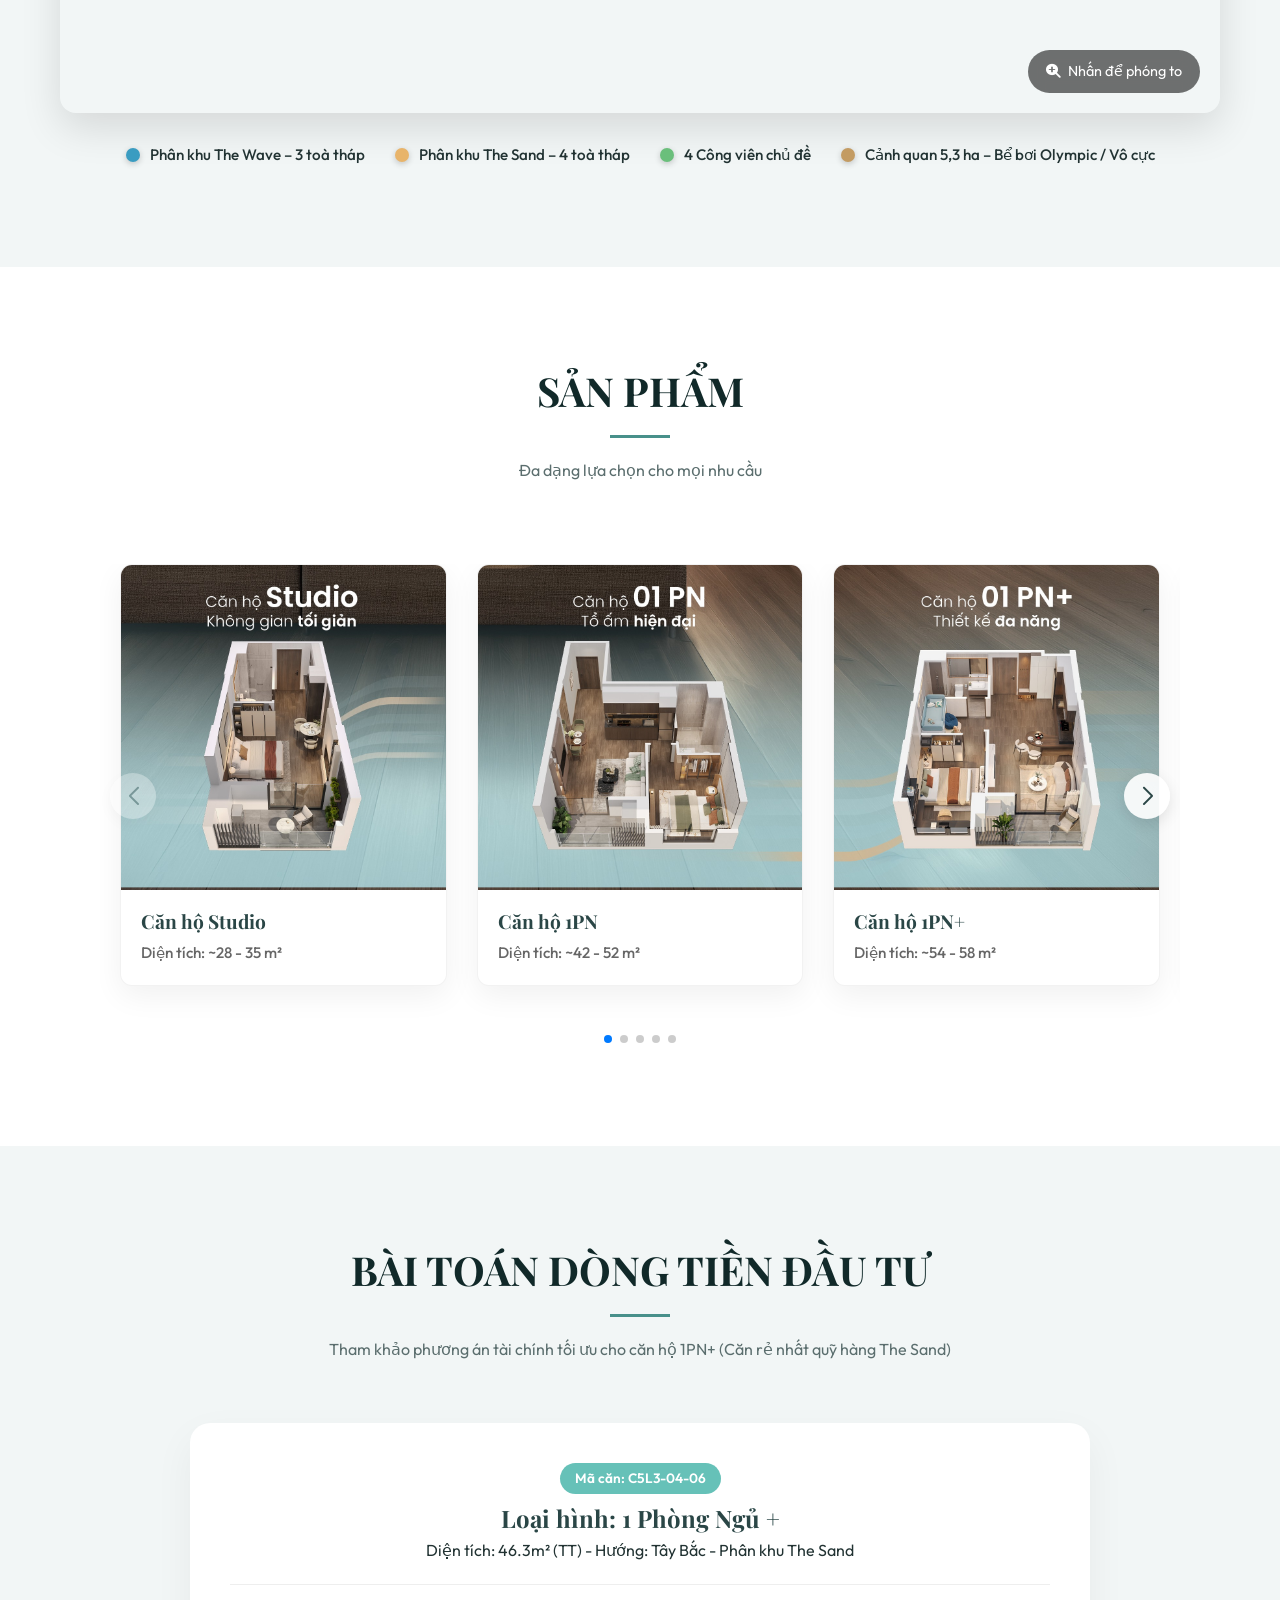
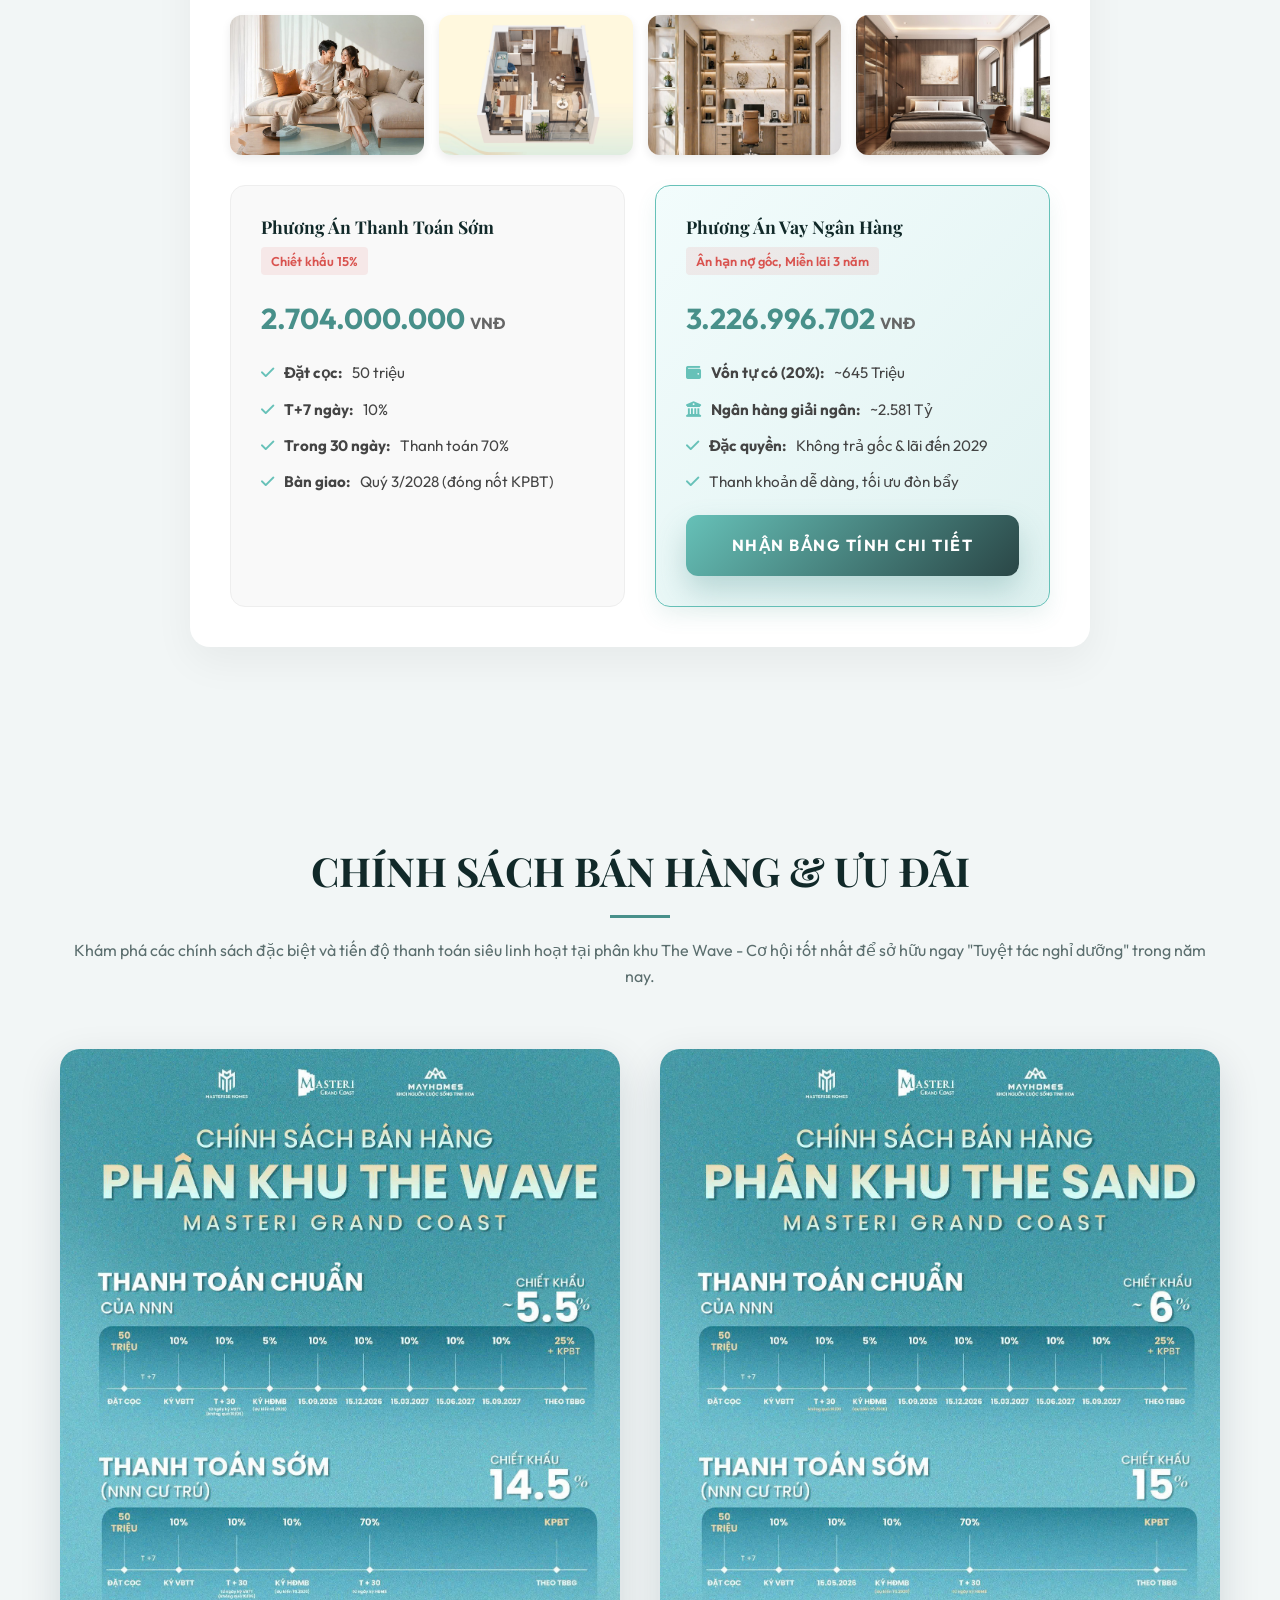
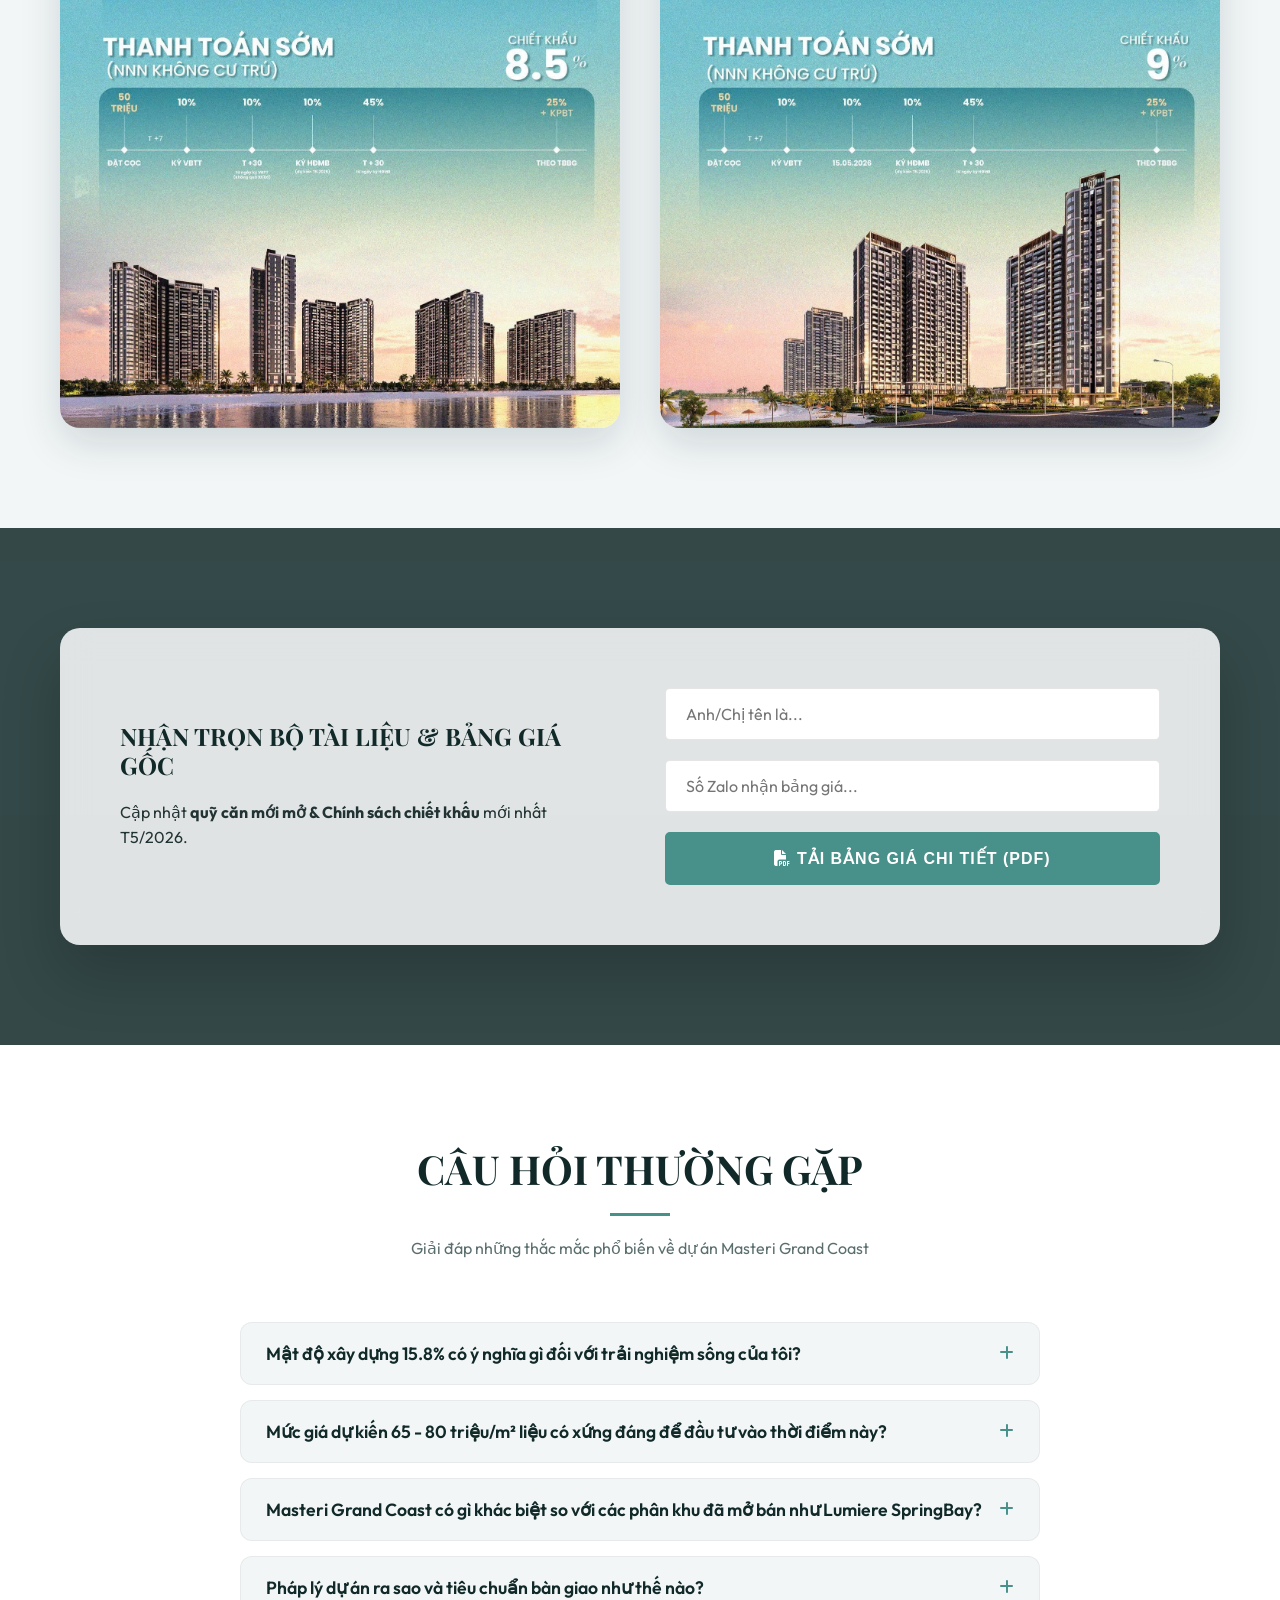
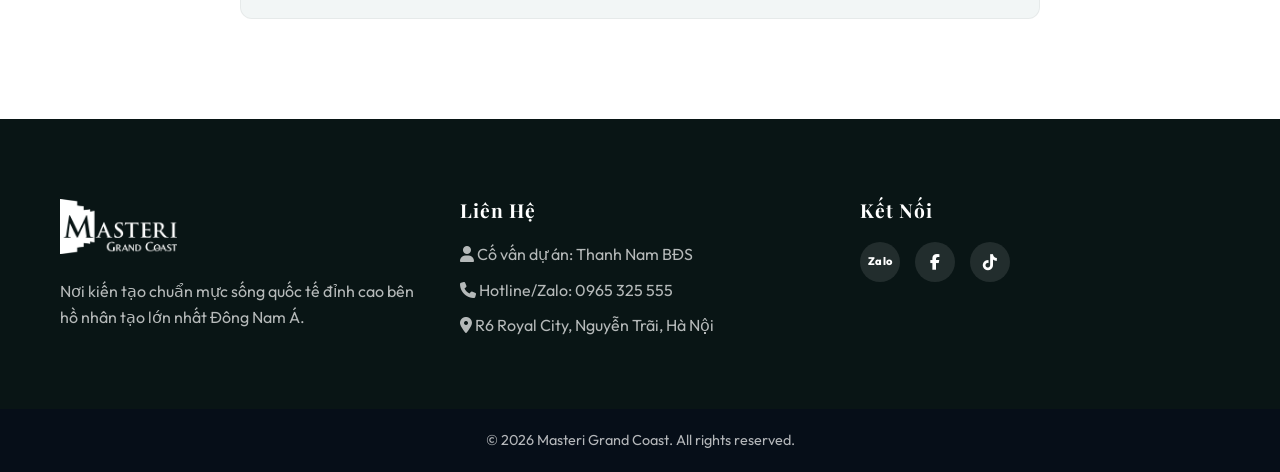
==== commit d3a85ecb: "feat: Add 1PN+ sample photos gallery to cashflow section" ====
--- a/index.html
+++ b/index.html
@@ -641,6 +641,13 @@
                     <p>Diện tích: 46.3m² (TT) - Hướng: Tây Bắc - Phân khu The Sand</p>
                 </div>
                 
+                <div class="cf-gallery">
+                    <img src="assets/sample_1pn_1.jpg" alt="Phối cảnh 1PN+ 1" class="zoomable-img">
+                    <img src="assets/sample_1pn_2.jpg" alt="Phối cảnh 1PN+ 2" class="zoomable-img">
+                    <img src="assets/sample_1pn_3.jpg" alt="Phối cảnh 1PN+ 3" class="zoomable-img">
+                    <img src="assets/sample_1pn_4.jpg" alt="Phối cảnh 1PN+ 4" class="zoomable-img">
+                </div>
+                
                 <div class="cf-cards">
                     <!-- Phương án Thanh toán sớm -->
                     <div class="cf-card">
--- a/style.css
+++ b/style.css
@@ -1862,6 +1862,25 @@
     font-size: 1.5rem;
     margin-bottom: 5px;
 }
+.cf-gallery {
+    display: grid;
+    grid-template-columns: repeat(4, 1fr);
+    gap: 15px;
+    margin-bottom: 30px;
+}
+.cf-gallery img {
+    width: 100%;
+    height: 140px;
+    object-fit: cover;
+    border-radius: 12px;
+    box-shadow: 0 4px 10px rgba(0,0,0,0.08);
+    cursor: zoom-in;
+    transition: transform 0.3s ease, box-shadow 0.3s ease;
+}
+.cf-gallery img:hover {
+    transform: scale(1.03);
+    box-shadow: 0 8px 20px rgba(0,0,0,0.15);
+}
 .cf-cards {
     display: grid;
     grid-template-columns: 1fr 1fr;
@@ -1931,6 +1950,12 @@
 }
 
 @media (max-width: 768px) {
+    .cf-gallery {
+        grid-template-columns: repeat(2, 1fr);
+    }
+    .cf-gallery img {
+        height: 100px;
+    }
     .cf-cards {
         grid-template-columns: 1fr;
     }
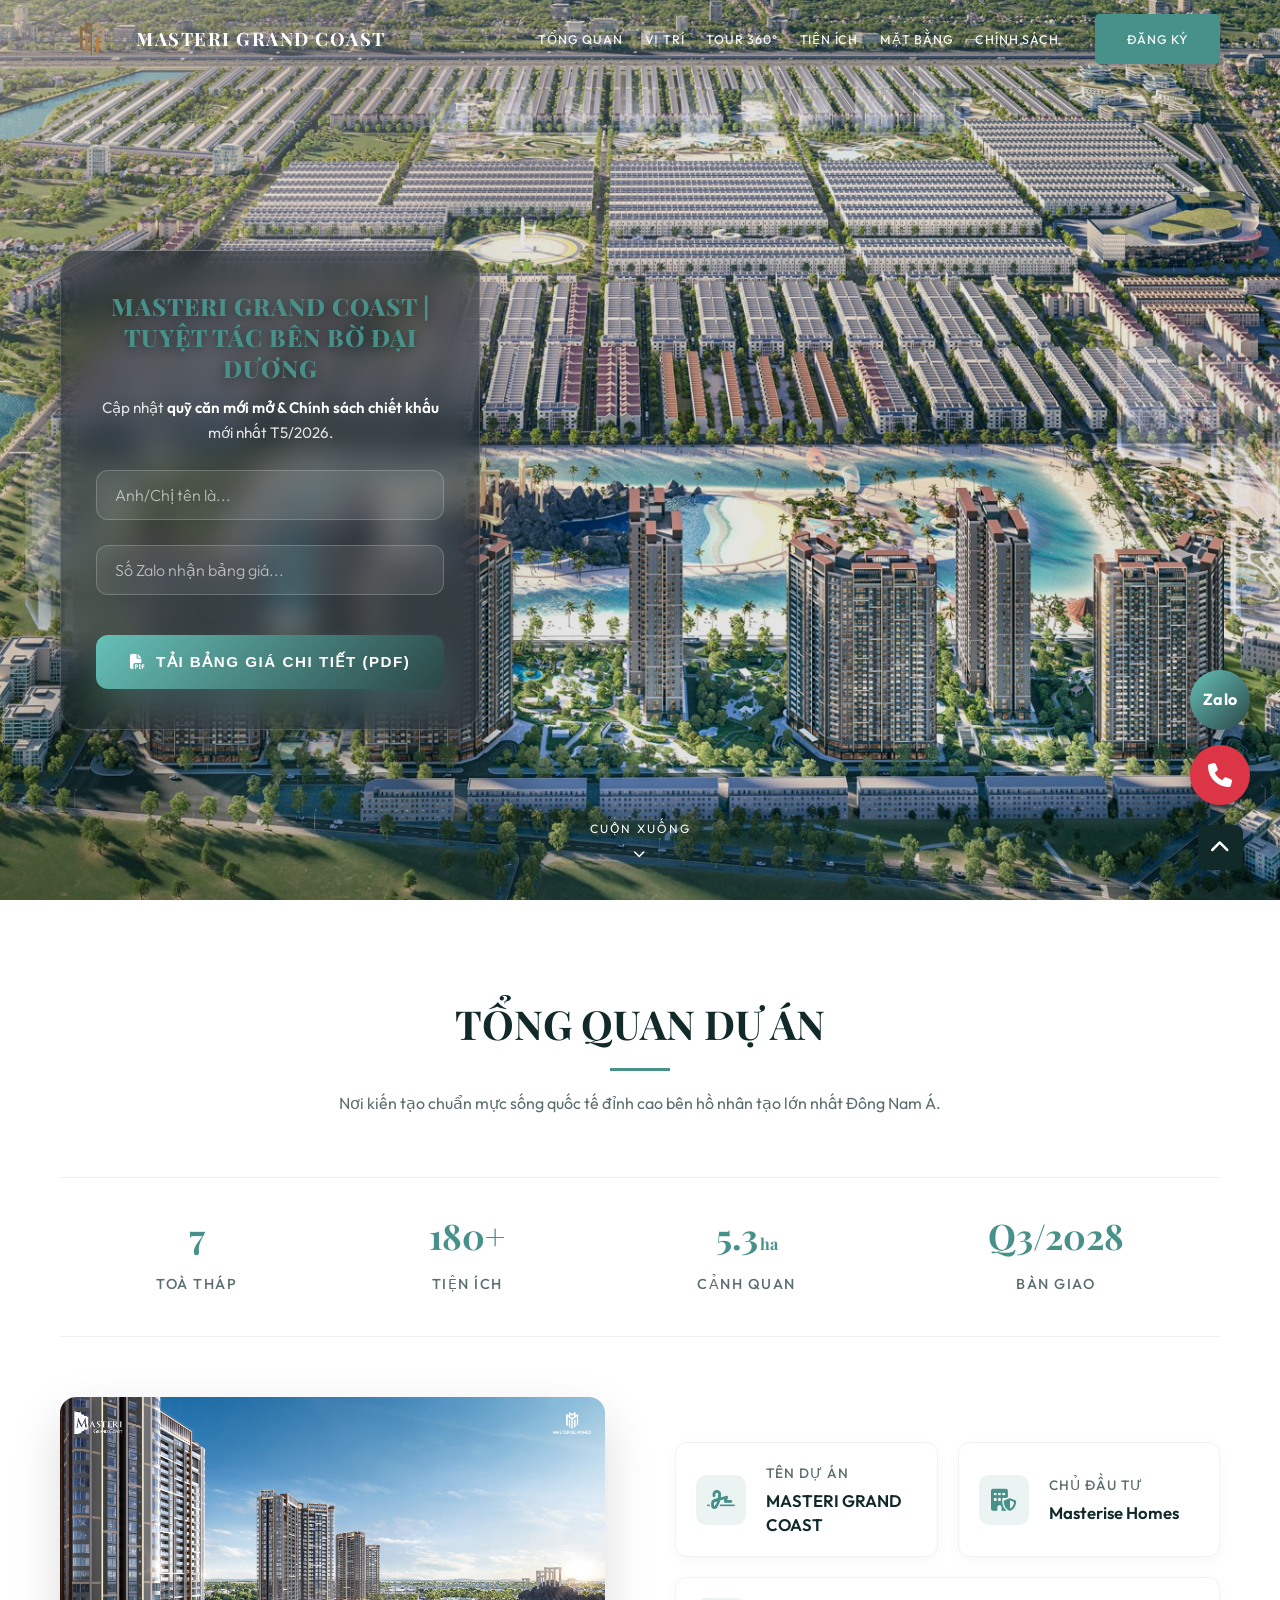
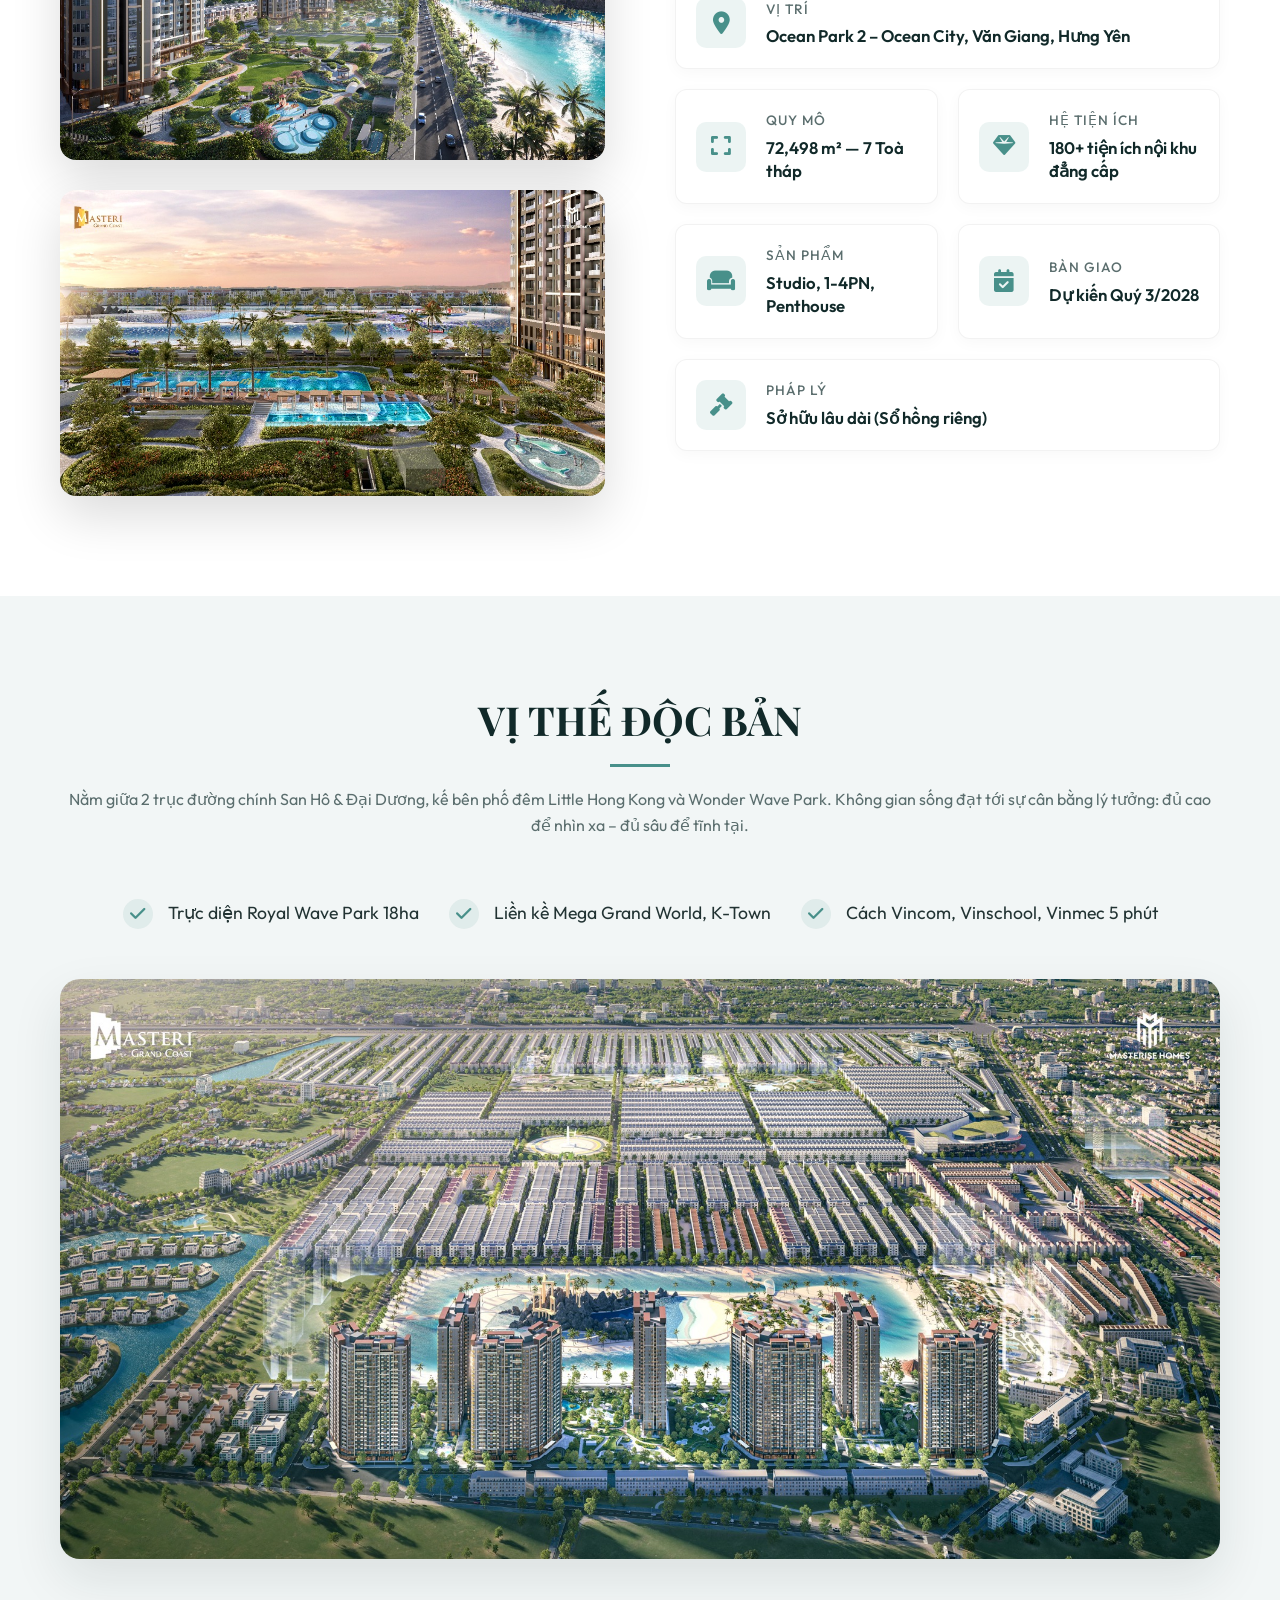
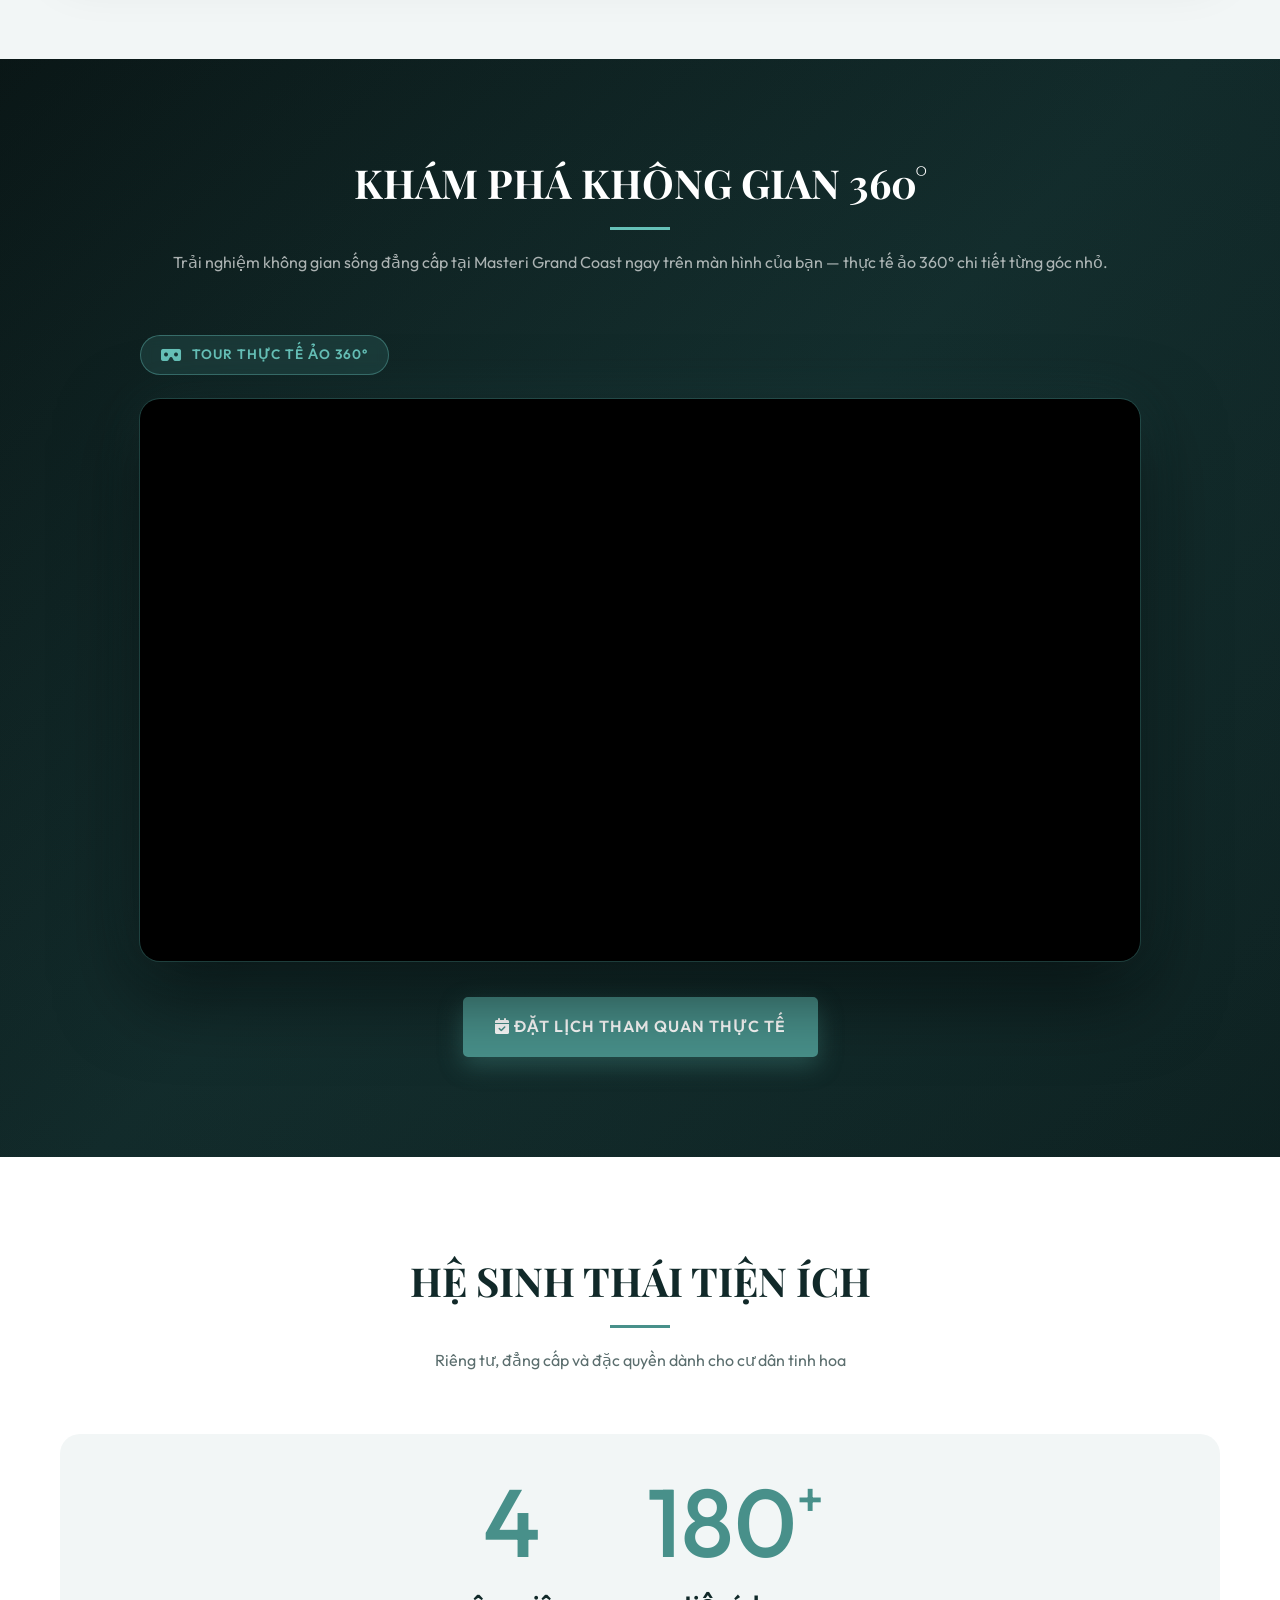
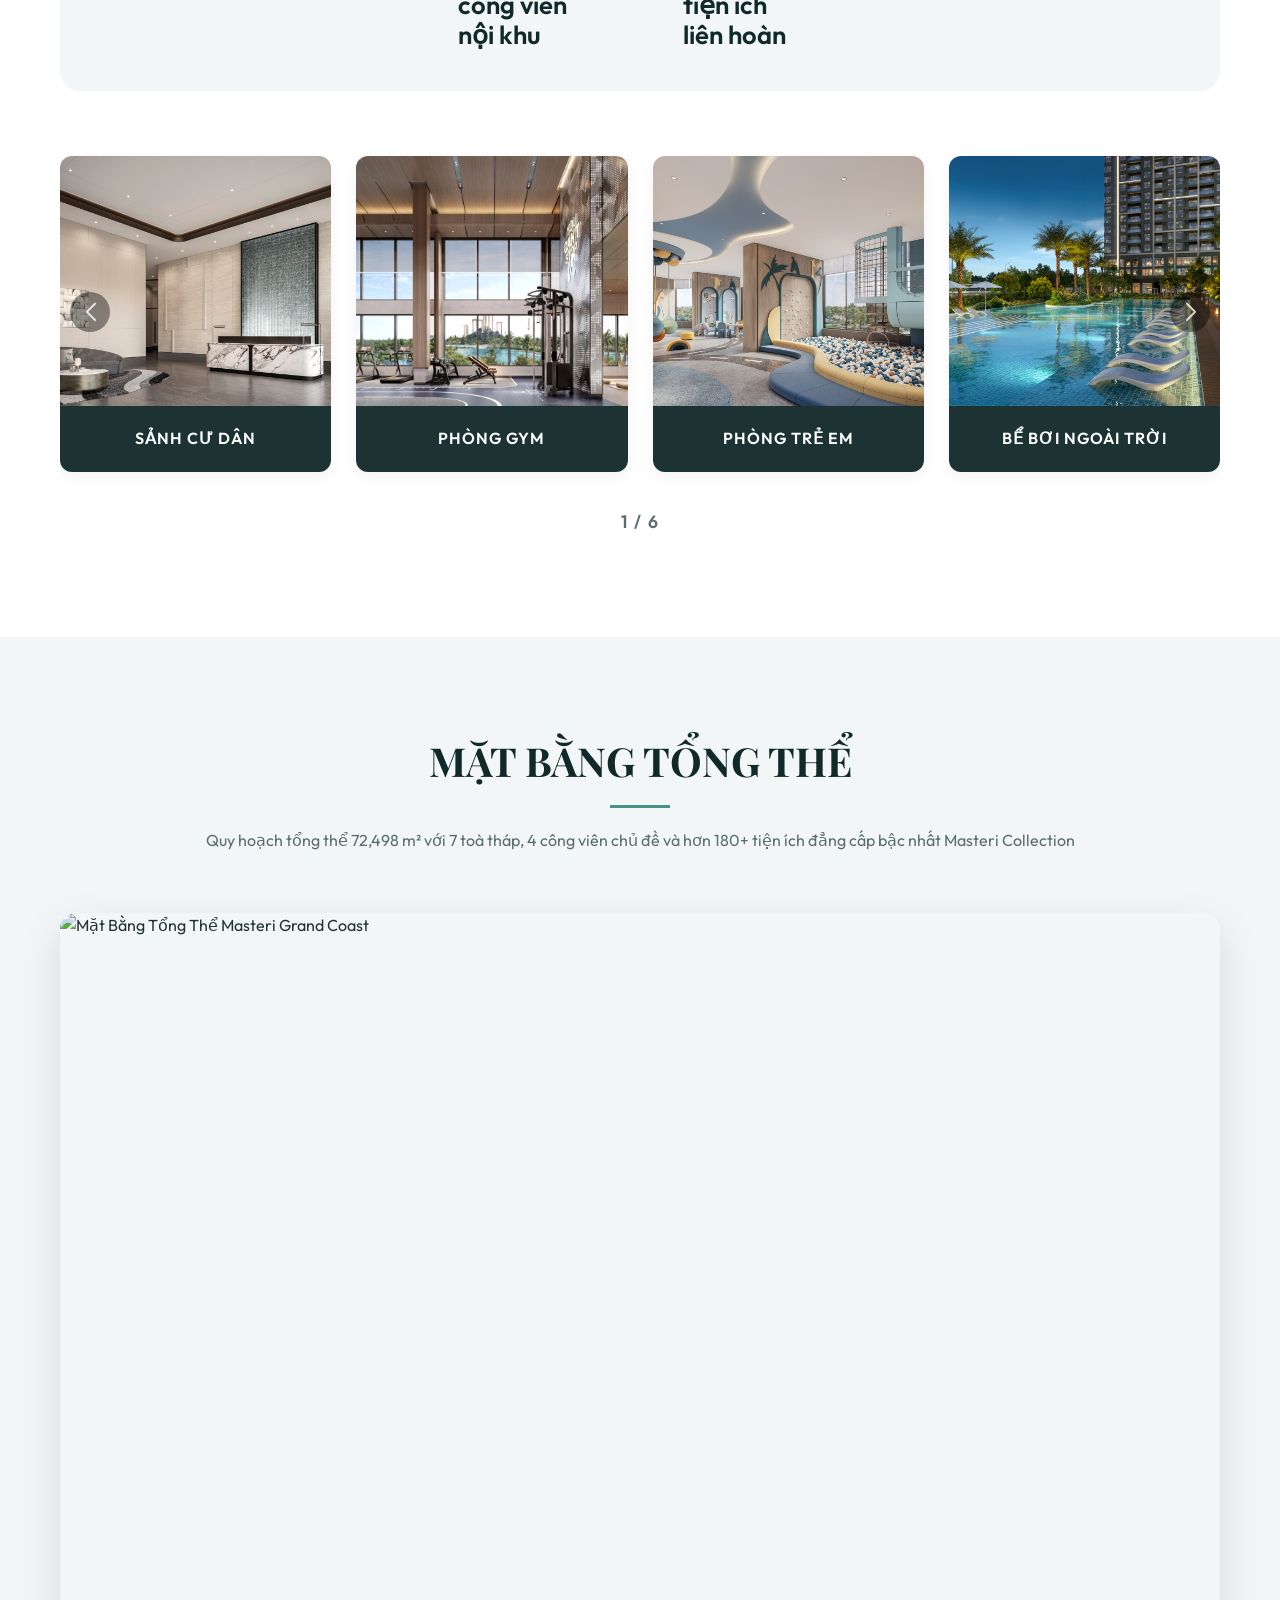
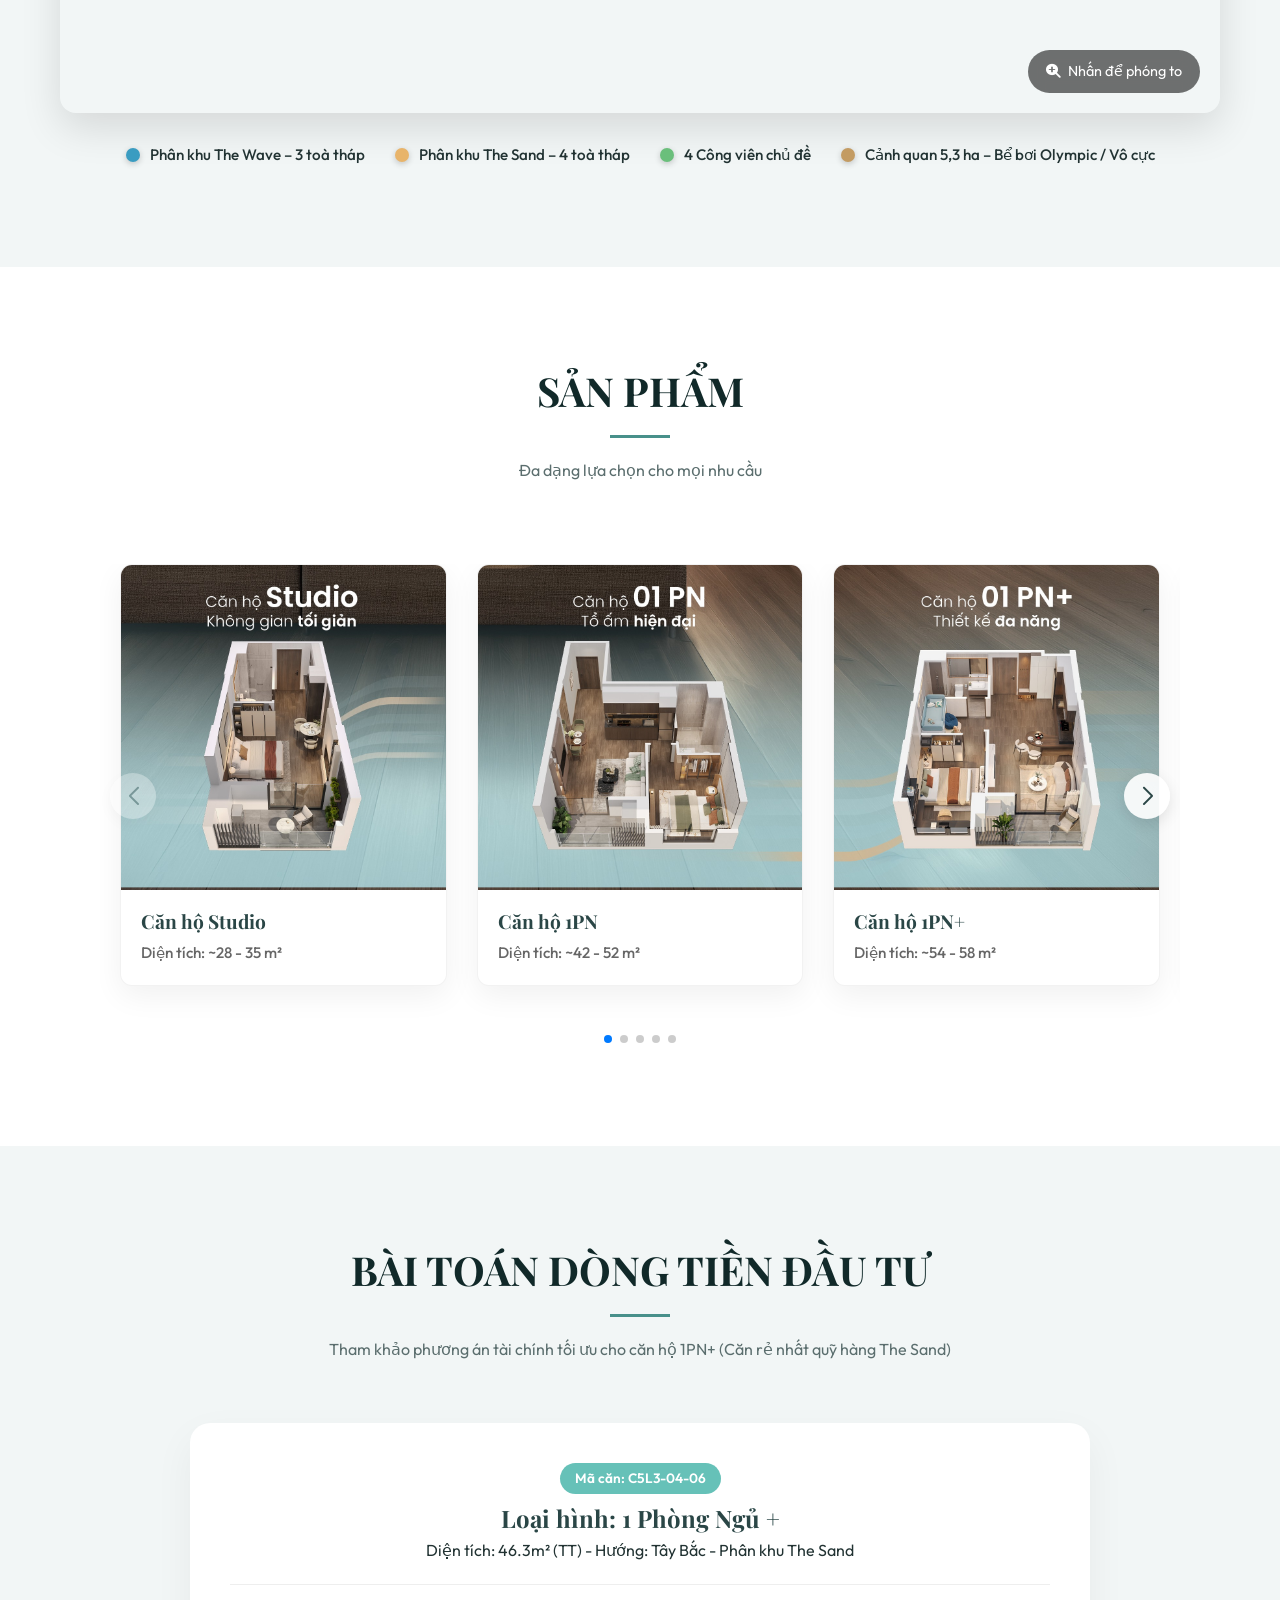
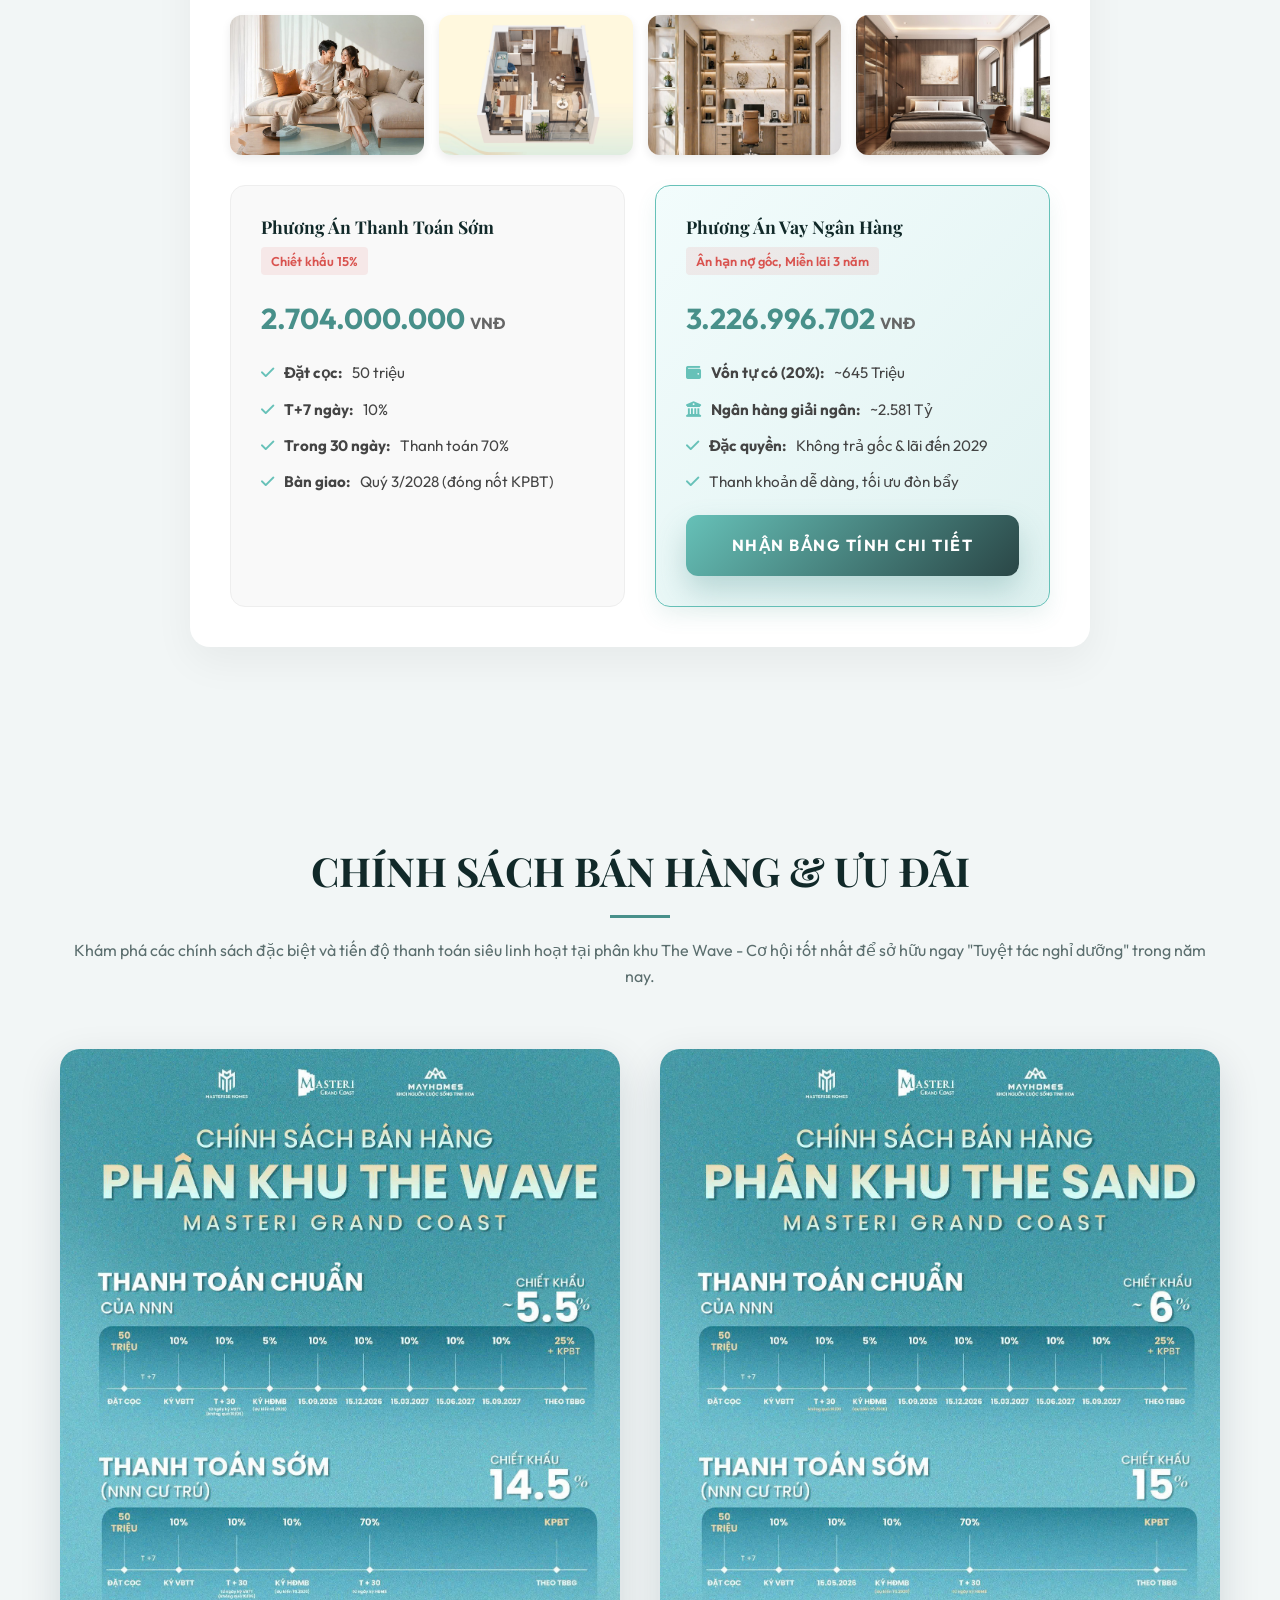
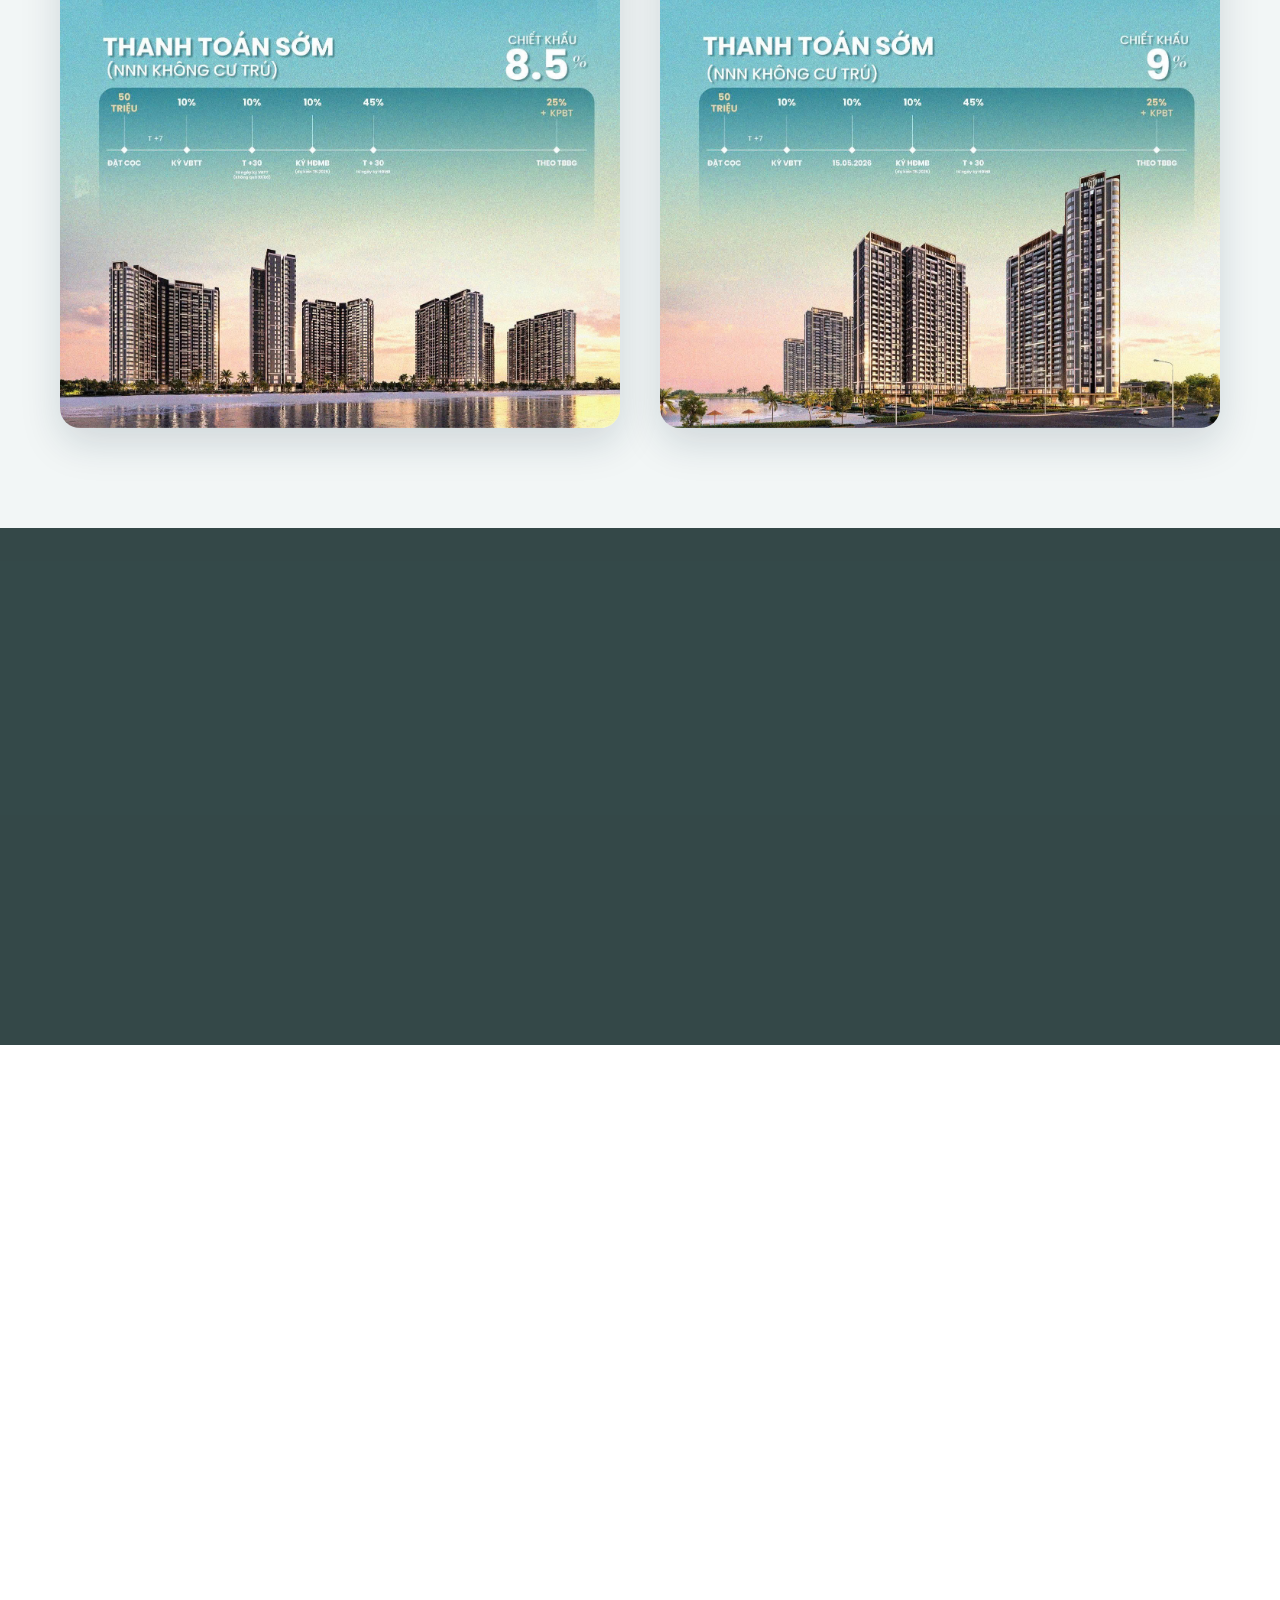
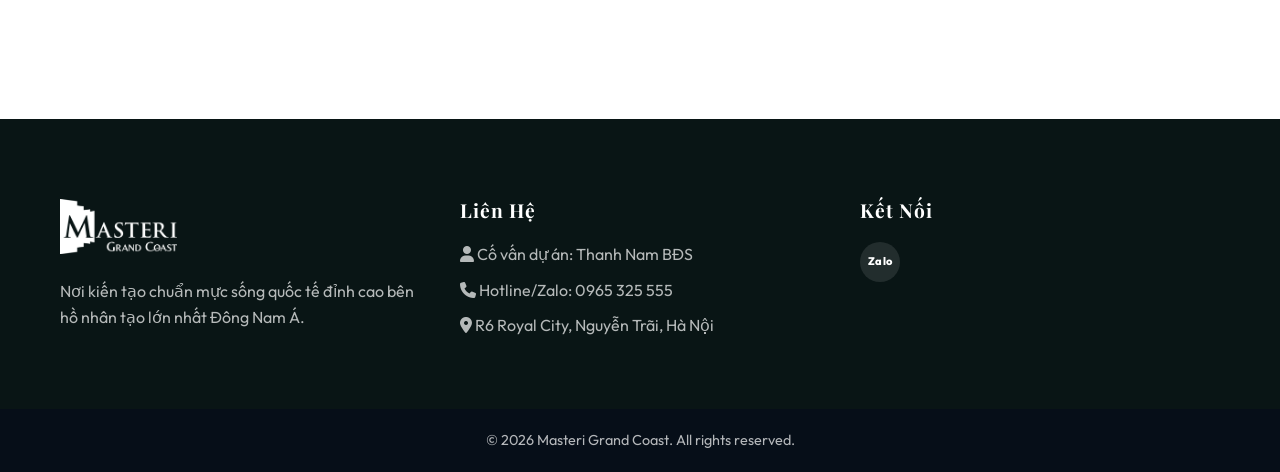
==== commit a6b879bc: "fix: Remove Facebook and TikTok from footer, keep Zalo only" ====
--- a/index.html
+++ b/index.html
@@ -814,8 +814,6 @@
                 <h3>Kết Nối</h3>
                 <div class="social-links">
                     <a href="https://zalo.me/0965325555" target="_blank" rel="noopener noreferrer" title="Zalo"><span style="font-size: 11px; font-weight: 800; letter-spacing: 0.5px;">Zalo</span></a>
-                    <a href="https://www.facebook.com/thanh.nam.7545" target="_blank" rel="noopener noreferrer" title="Facebook"><i class="fa-brands fa-facebook-f"></i></a>
-                    <a href="https://www.tiktok.com/@thanhnambds123" target="_blank" rel="noopener noreferrer" title="Tiktok"><i class="fa-brands fa-tiktok"></i></a>
                 </div>
             </div>
         </div>
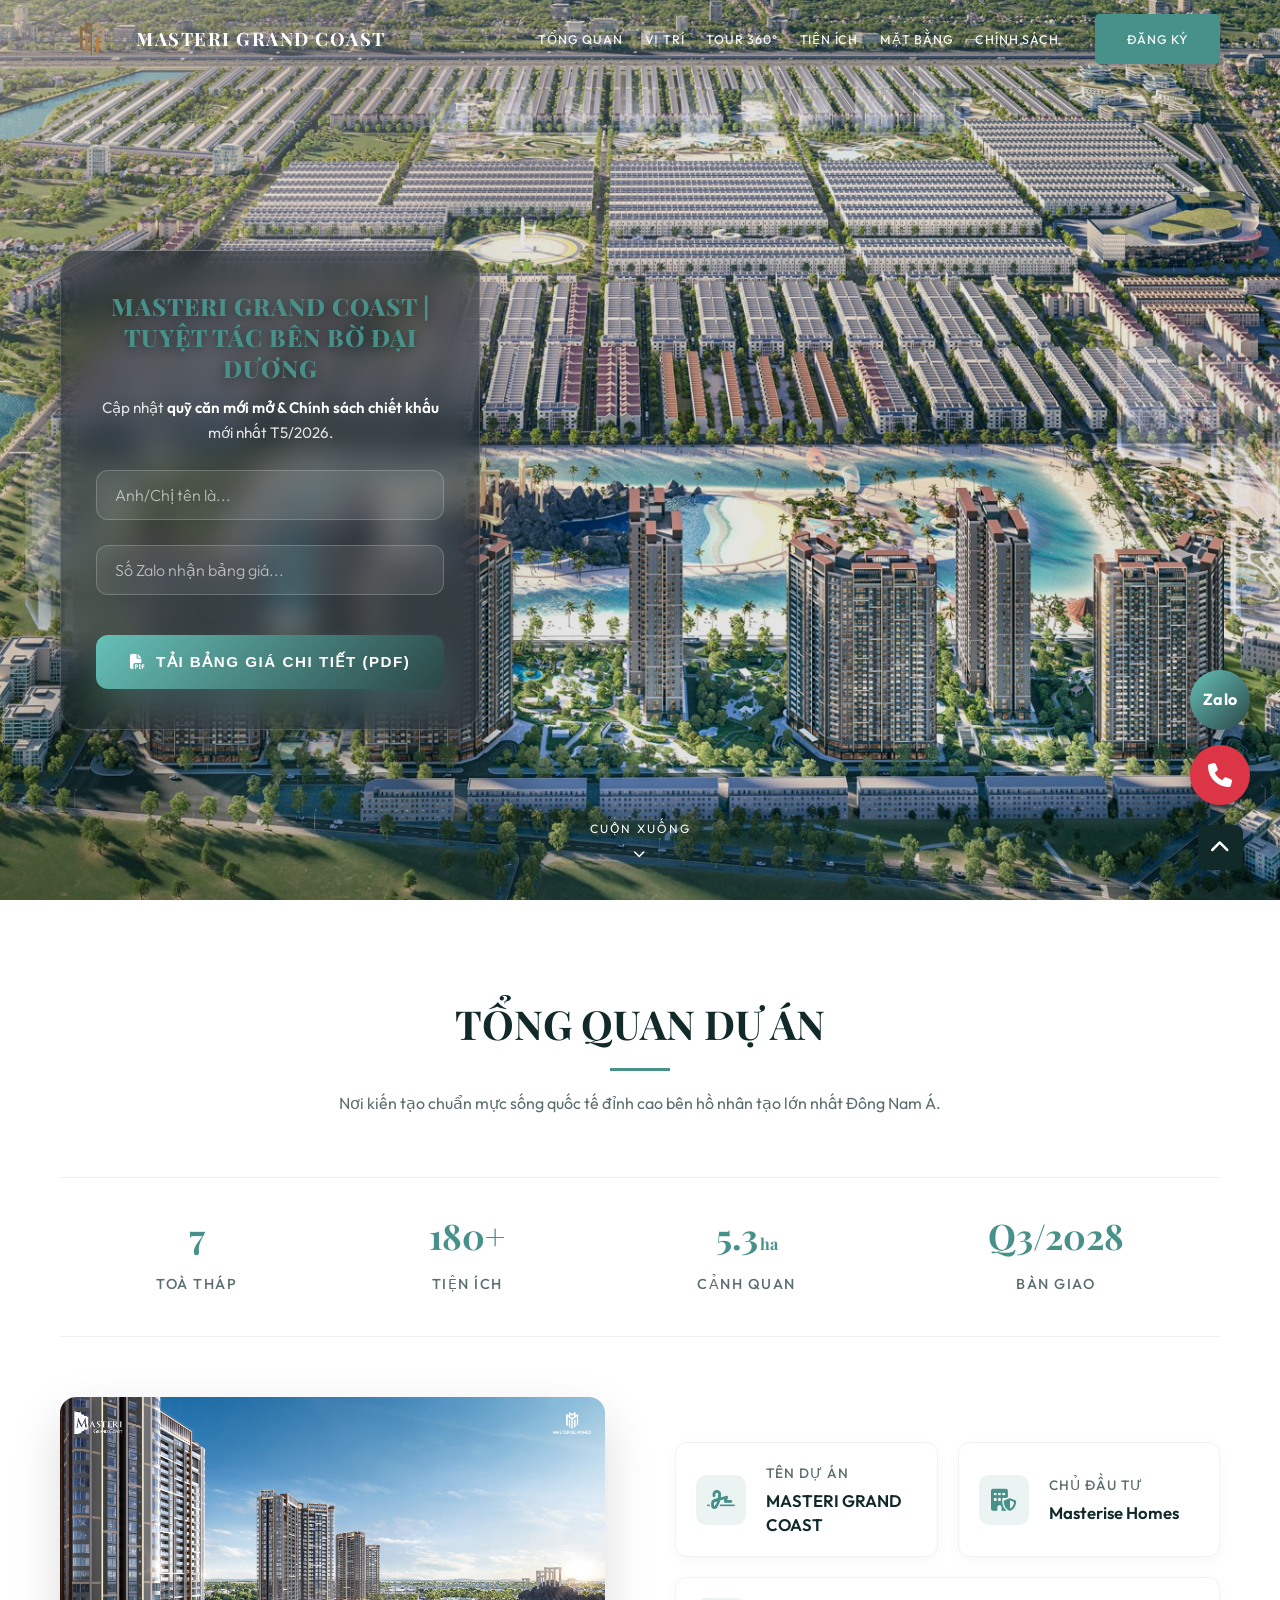
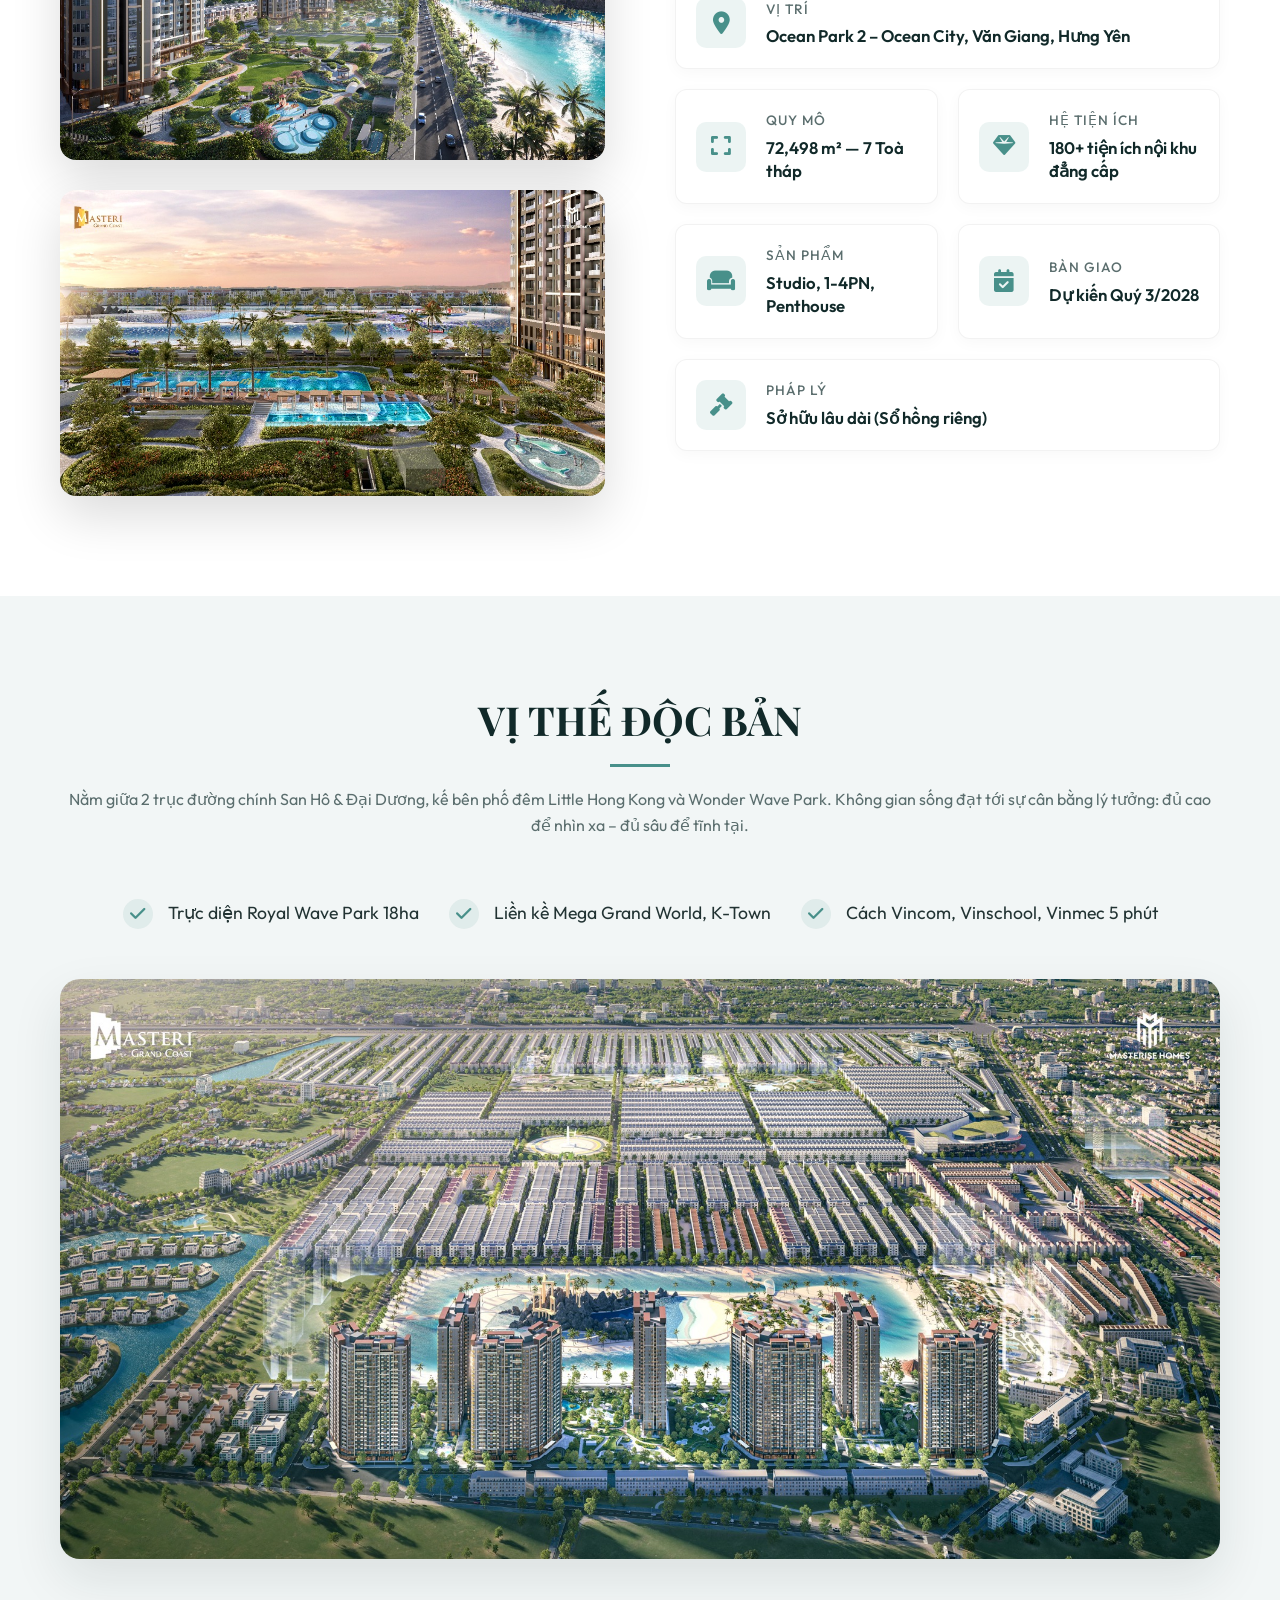
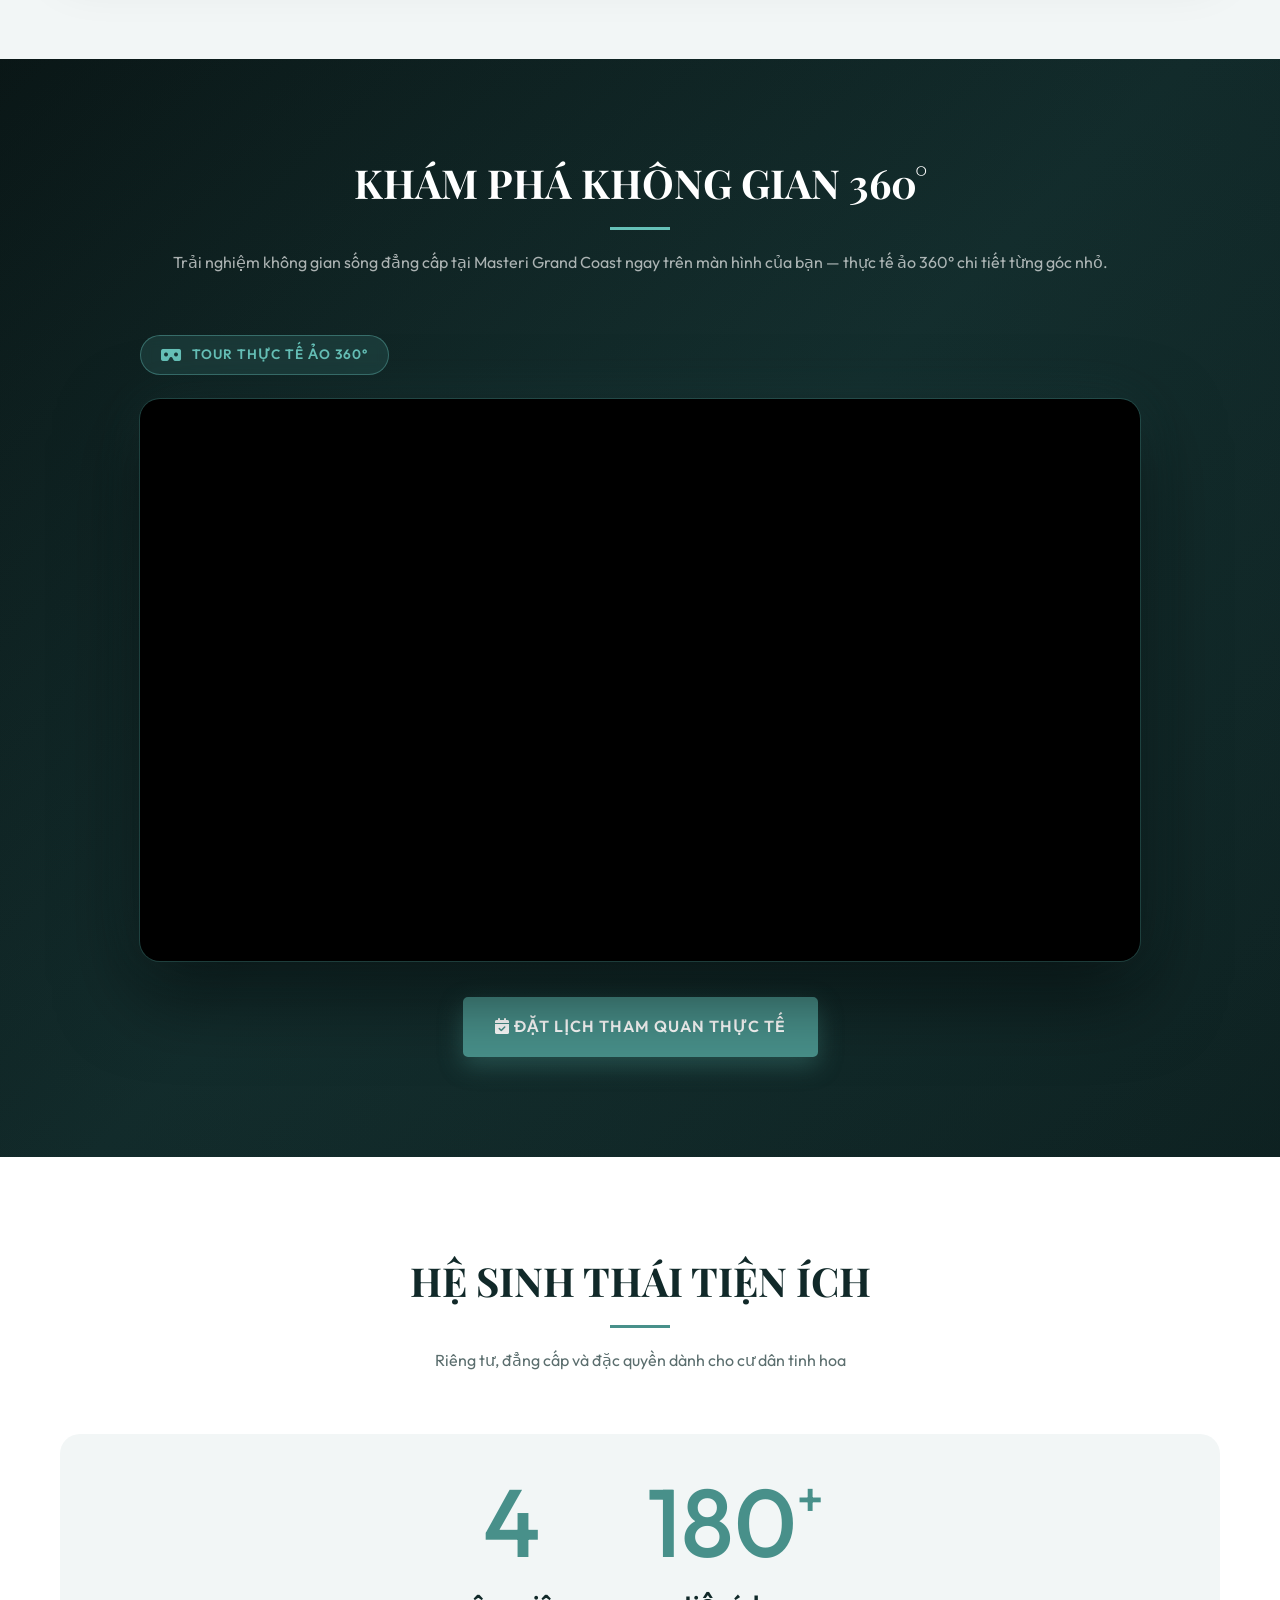
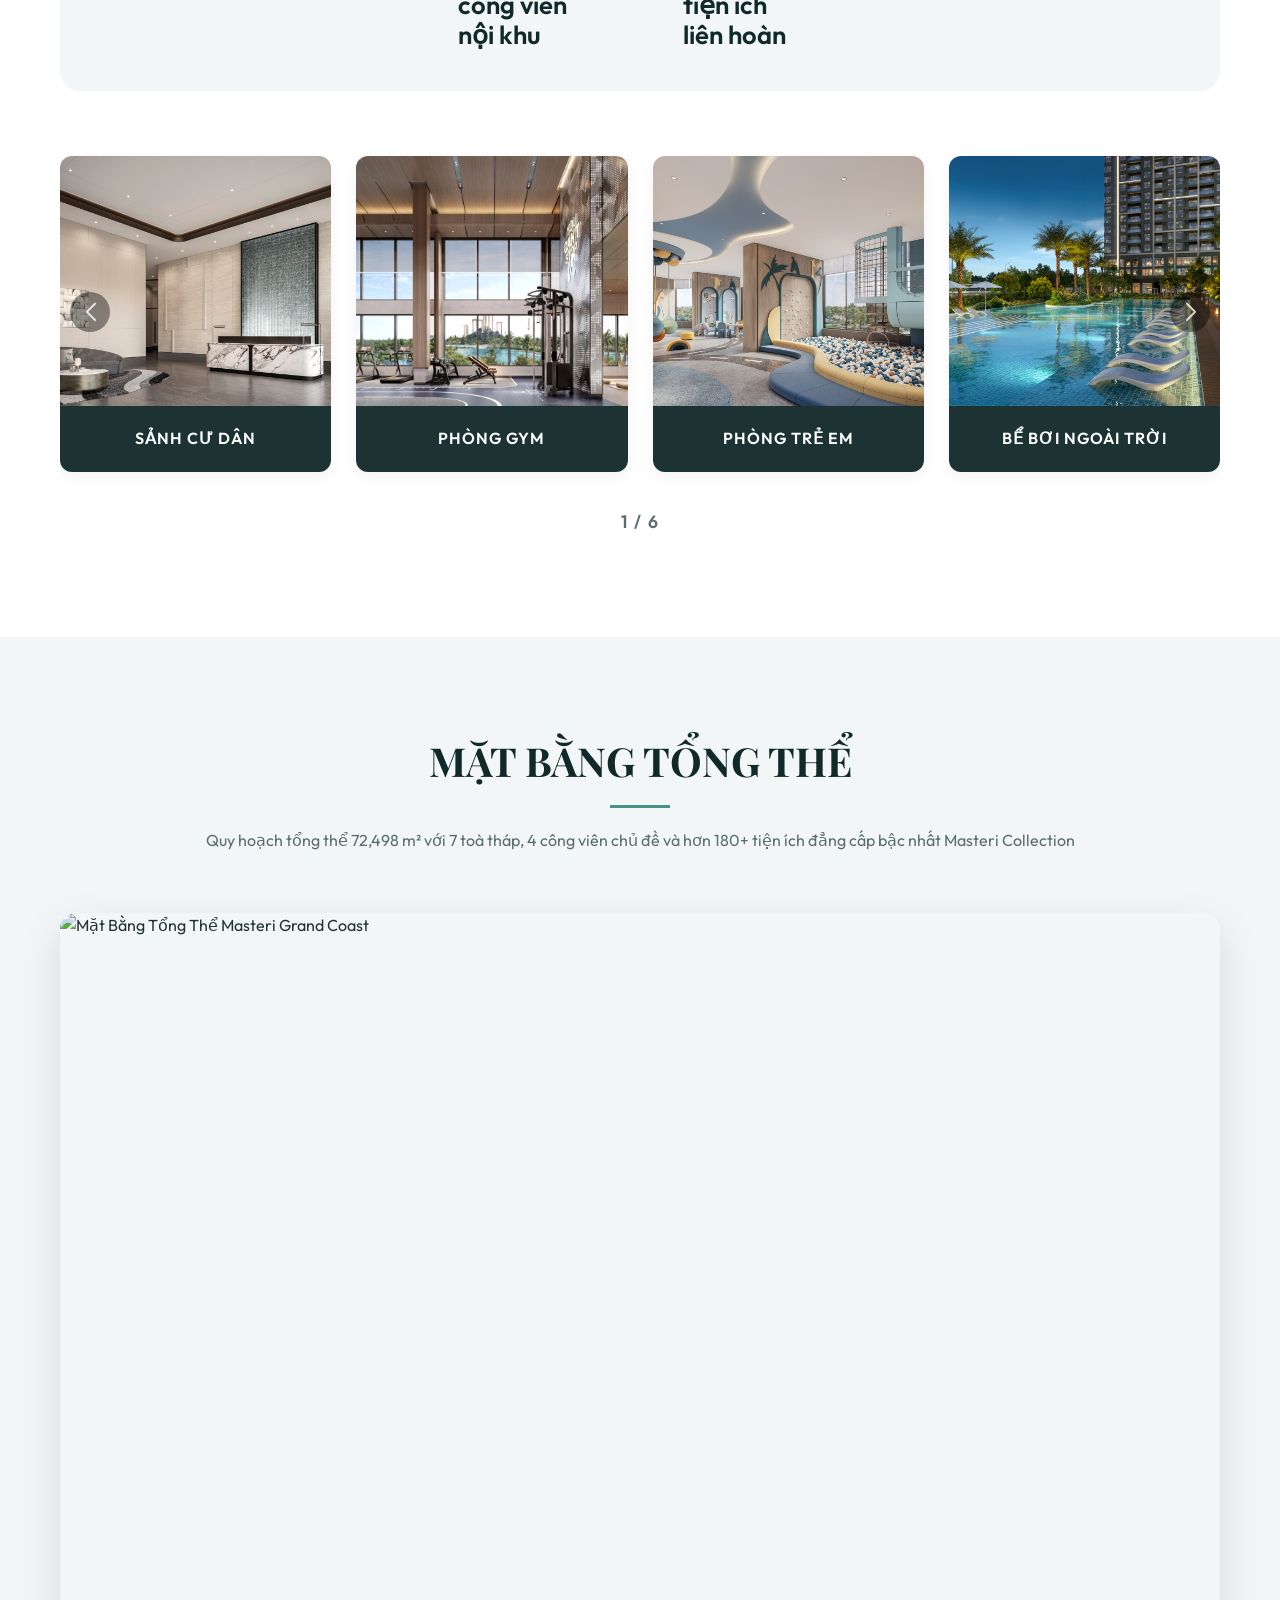
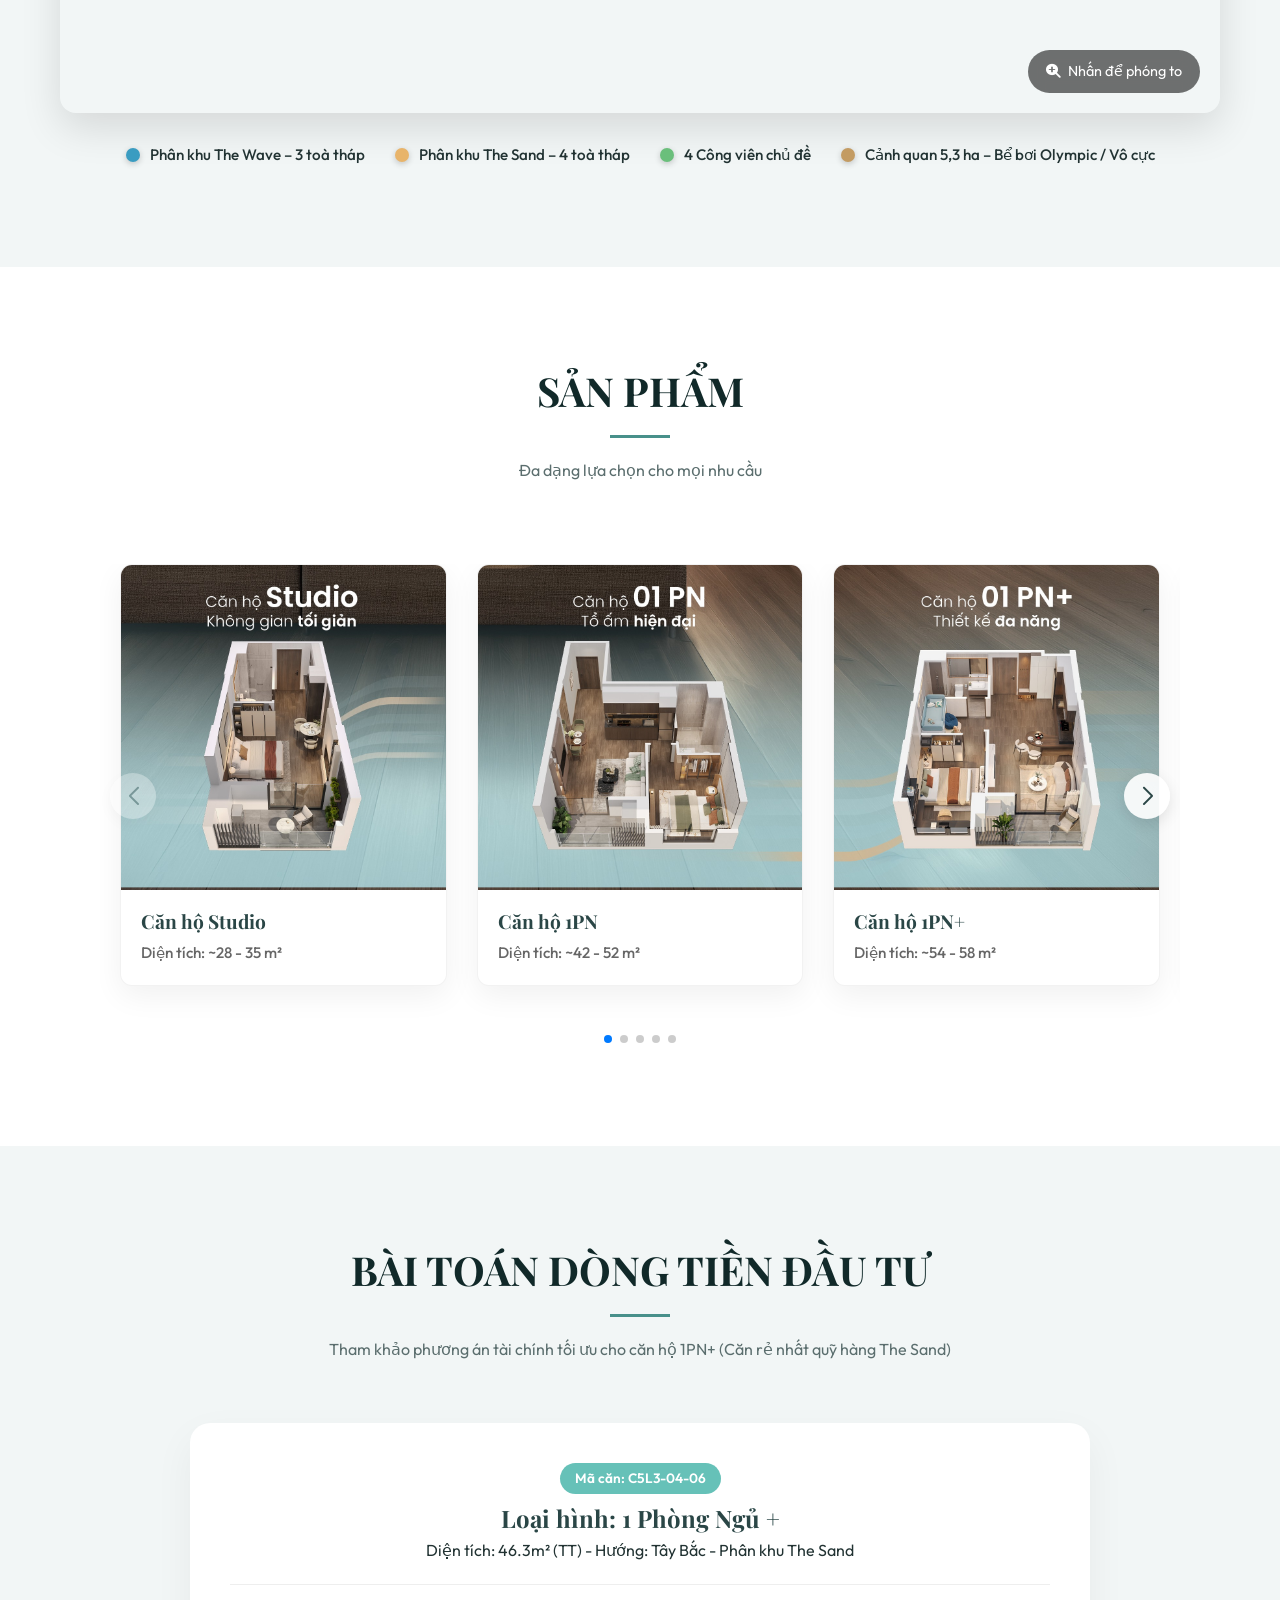
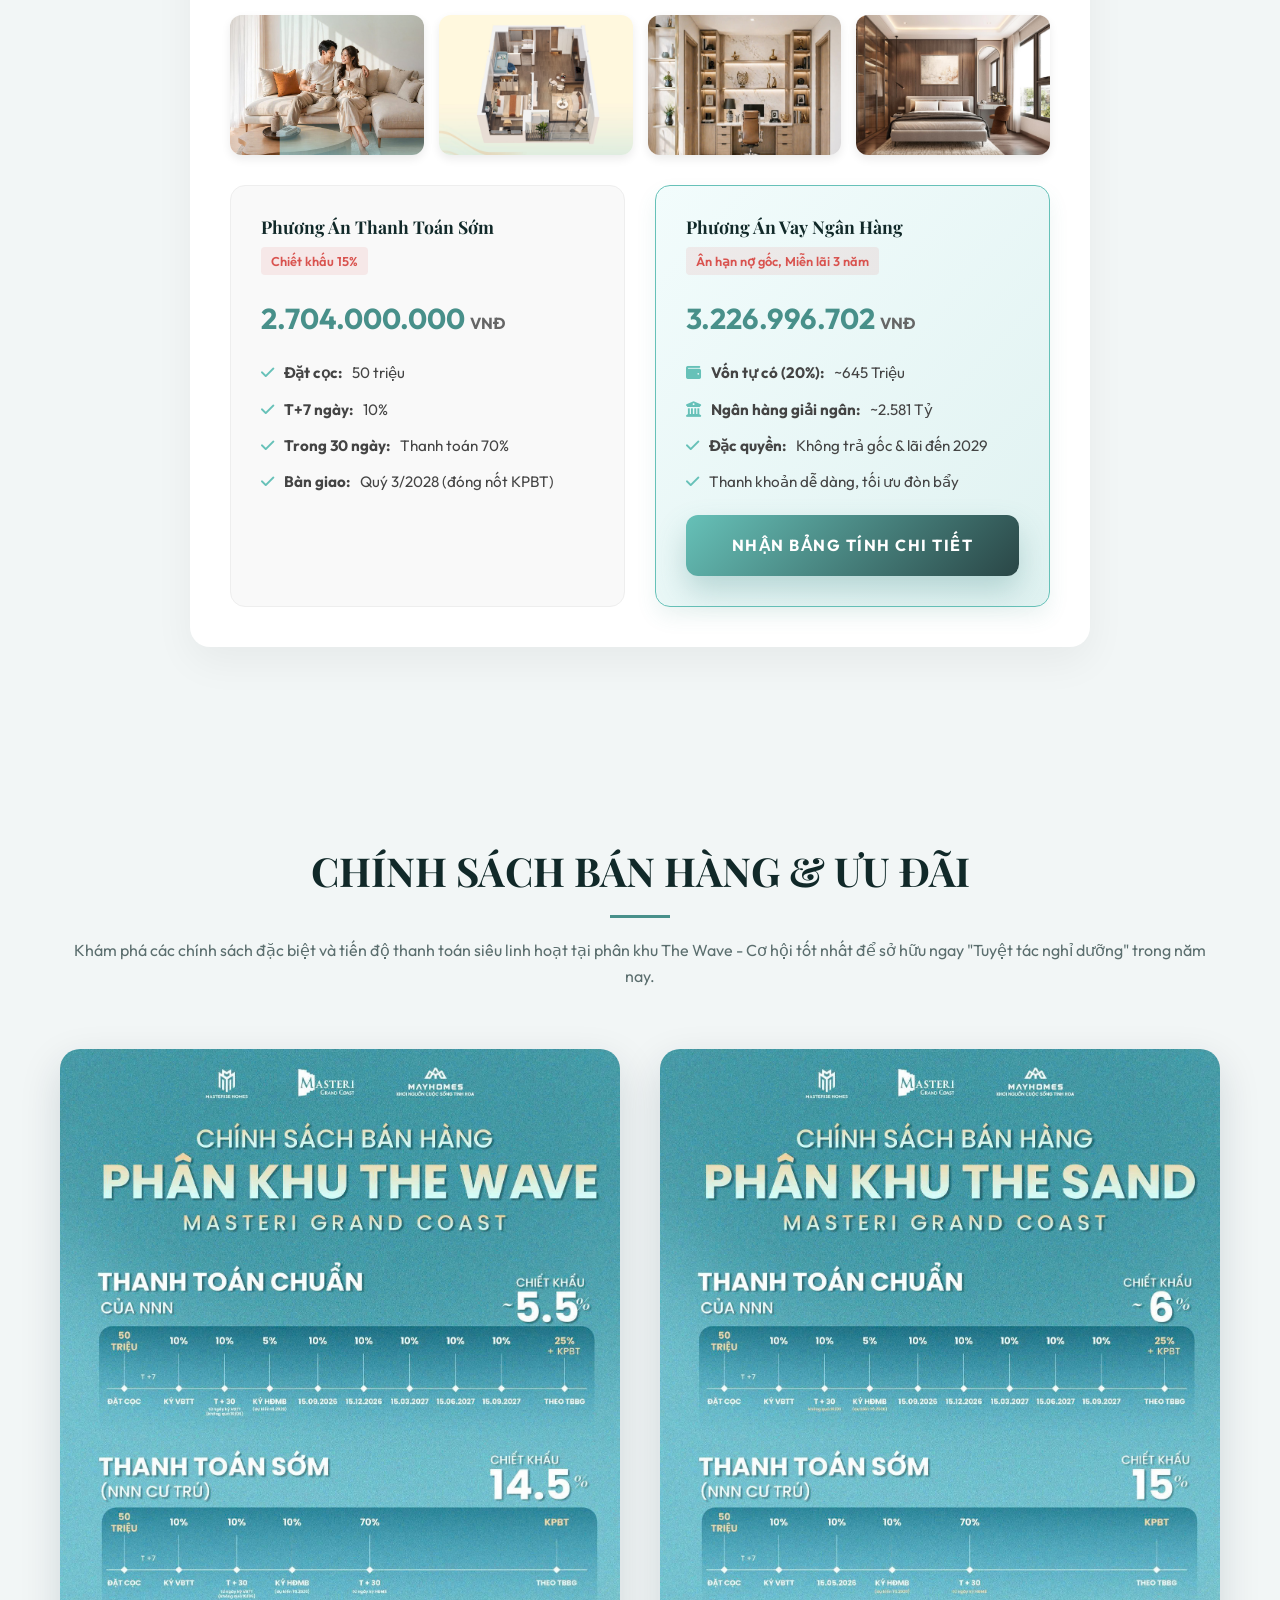
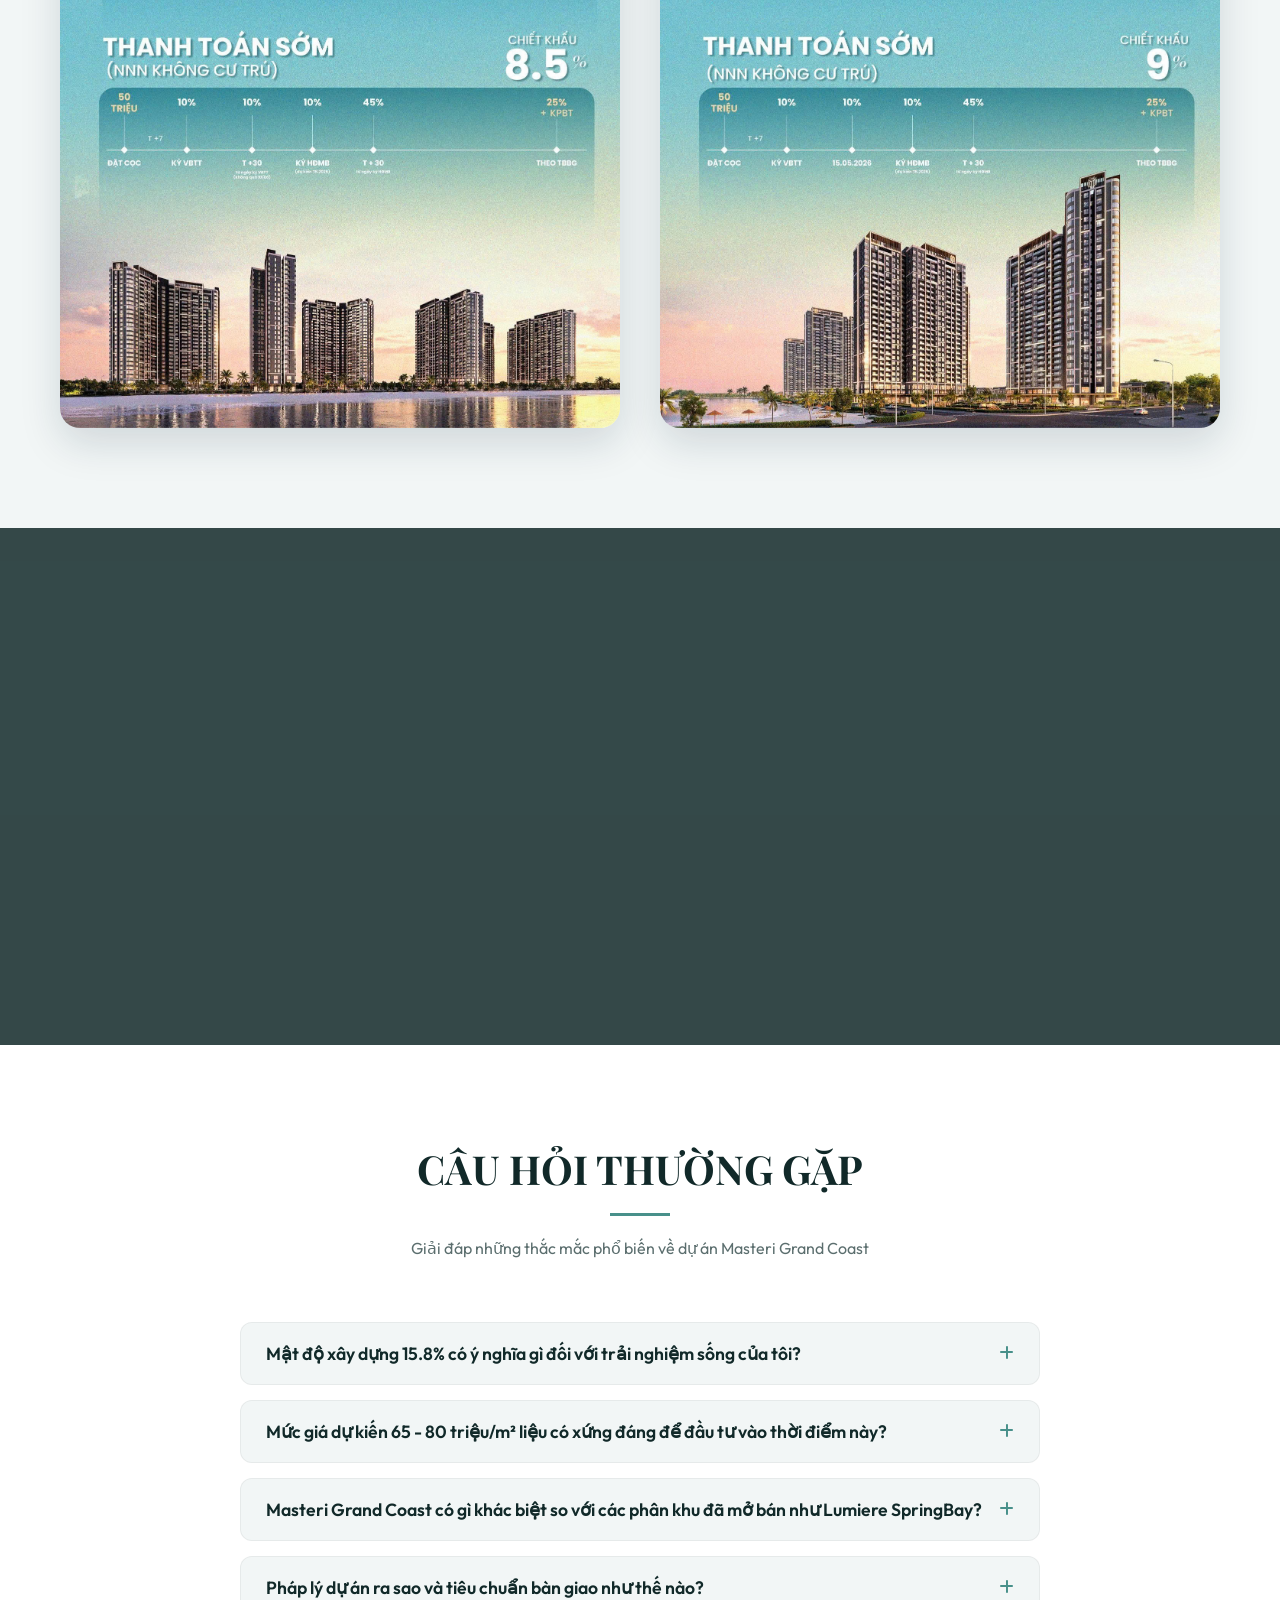
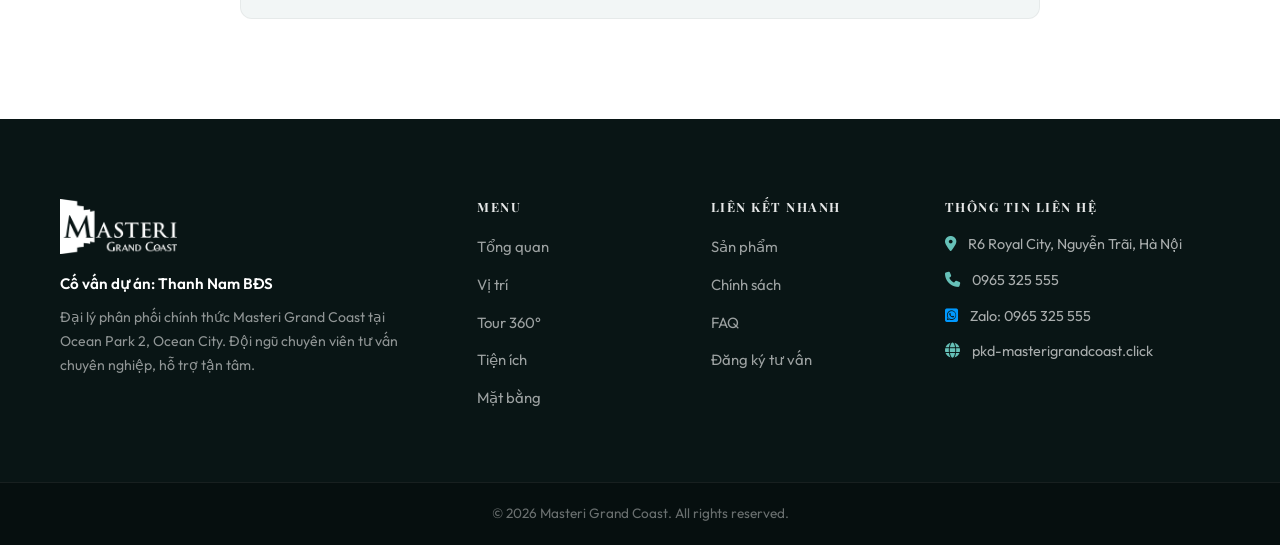
==== commit 43313d92: "feat: Redesign footer to 4-column layout (brand, menu, quick links, contact)" ====
--- a/index.html
+++ b/index.html
@@ -800,21 +800,57 @@
 
     <footer class="footer">
         <div class="container footer-content">
+            <!-- Col 1: Brand -->
             <div class="footer-col footer-brand">
                 <img src="assets/logo_footer.png" alt="Masteri Grand Coast Logo" class="footer-logo-img">
-                <p>Nơi kiến tạo chuẩn mực sống quốc tế đỉnh cao bên hồ nhân tạo lớn nhất Đông Nam Á.</p>
-            </div>
+                <p class="footer-brand-name">Cố vấn dự án: Thanh Nam BĐS</p>
+                <p class="footer-brand-desc">Đại lý phân phối chính thức Masteri Grand Coast tại Ocean Park 2, Ocean City. Đội ngũ chuyên viên tư vấn chuyên nghiệp, hỗ trợ tận tâm.</p>
+            </div>
+
+            <!-- Col 2: Menu -->
             <div class="footer-col">
-                <h3>Liên Hệ</h3>
-                <p><i class="fa-solid fa-user"></i> Cố vấn dự án: Thanh Nam BĐS</p>
-                <p><i class="fa-solid fa-phone"></i> Hotline/Zalo: 0965 325 555</p>
-                <p><i class="fa-solid fa-location-dot"></i> R6 Royal City, Nguyễn Trãi, Hà Nội</p>
-            </div>
-            <div class="footer-col social-col">
-                <h3>Kết Nối</h3>
-                <div class="social-links">
-                    <a href="https://zalo.me/0965325555" target="_blank" rel="noopener noreferrer" title="Zalo"><span style="font-size: 11px; font-weight: 800; letter-spacing: 0.5px;">Zalo</span></a>
-                </div>
+                <h3>MENU</h3>
+                <ul class="footer-nav">
+                    <li><a href="#tong-quan">Tổng quan</a></li>
+                    <li><a href="#vi-tri">Vị trí</a></li>
+                    <li><a href="#tour-360">Tour 360°</a></li>
+                    <li><a href="#tien-ich">Tiện ích</a></li>
+                    <li><a href="#mat-bang">Mặt bằng</a></li>
+                </ul>
+            </div>
+
+            <!-- Col 3: Liên kết nhanh -->
+            <div class="footer-col">
+                <h3>LIÊN KẾT NHANH</h3>
+                <ul class="footer-nav">
+                    <li><a href="#san-pham">Sản phẩm</a></li>
+                    <li><a href="#chinh-sach">Chính sách</a></li>
+                    <li><a href="#faq">FAQ</a></li>
+                    <li><a href="#dang-ky">Đăng ký tư vấn</a></li>
+                </ul>
+            </div>
+
+            <!-- Col 4: Thông tin liên hệ -->
+            <div class="footer-col">
+                <h3>THÔNG TIN LIÊN HỆ</h3>
+                <ul class="footer-contact-list">
+                    <li>
+                        <i class="fa-solid fa-location-dot"></i>
+                        <span>R6 Royal City, Nguyễn Trãi, Hà Nội</span>
+                    </li>
+                    <li>
+                        <i class="fa-solid fa-phone"></i>
+                        <span><a href="tel:0965325555">0965 325 555</a></span>
+                    </li>
+                    <li>
+                        <i class="fa-brands fa-square-whatsapp" style="color:#0099FF;"></i>
+                        <span><a href="https://zalo.me/0965325555" target="_blank" rel="noopener">Zalo: 0965 325 555</a></span>
+                    </li>
+                    <li>
+                        <i class="fa-solid fa-globe"></i>
+                        <span><a href="https://pkd-masterigrandcoast.click/" target="_blank" rel="noopener">pkd-masterigrandcoast.click</a></span>
+                    </li>
+                </ul>
             </div>
         </div>
         <div class="footer-bottom">
--- a/style.css
+++ b/style.css
@@ -1217,53 +1217,92 @@
 
 /* Footer */
 .footer {
-    background: #091515; /* Footer tối màu tiệp tone */
-    color: rgba(255,255,255,0.7);
+    background: #091515;
+    color: rgba(255,255,255,0.65);
     padding: 80px 0 0 0;
 }
 .footer-content {
     display: grid;
-    grid-template-columns: repeat(auto-fit, minmax(250px, 1fr));
-    gap: 40px;
+    grid-template-columns: 2fr 1fr 1fr 1.5fr;
+    gap: 50px;
     margin-bottom: 60px;
+    align-items: start;
 }
 .footer-logo-img {
     height: 55px;
     width: auto;
-    margin-bottom: 25px;
+    margin-bottom: 18px;
     display: block;
 }
-
+.footer-brand-name {
+    color: #fff;
+    font-weight: 600;
+    font-size: 0.95rem;
+    margin-bottom: 10px;
+}
+.footer-brand-desc {
+    font-size: 0.88rem;
+    line-height: 1.7;
+    color: rgba(255,255,255,0.55);
+}
 .footer-col h3 {
-    color: #fff;
+    color: rgba(255,255,255,0.9);
     margin-bottom: 20px;
-    font-size: 1.2rem;
-    letter-spacing: 1px;
-}
-.footer-col p { margin-bottom: 10px; }
-.social-links {
-    display: flex;
-    gap: 15px;
-}
-.social-links a {
-    width: 40px; height: 40px;
-    border-radius: 50%;
-    background: rgba(255,255,255,0.1);
-    color: #fff;
-    display: flex;
-    align-items: center;
-    justify-content: center;
-    transition: var(--transition);
-}
-.social-links a:hover {
-    background: var(--primary);
-    transform: translateY(-3px);
+    font-size: 0.8rem;
+    letter-spacing: 1.5px;
+    font-weight: 700;
+}
+.footer-nav {
+    list-style: none;
+    padding: 0;
+    margin: 0;
+}
+.footer-nav li {
+    margin-bottom: 12px;
+}
+.footer-nav li a {
+    color: rgba(255,255,255,0.6);
+    text-decoration: none;
+    font-size: 0.93rem;
+    transition: color 0.2s;
+}
+.footer-nav li a:hover {
+    color: var(--primary-light);
+}
+.footer-contact-list {
+    list-style: none;
+    padding: 0;
+    margin: 0;
+}
+.footer-contact-list li {
+    display: flex;
+    align-items: flex-start;
+    gap: 12px;
+    margin-bottom: 14px;
+    font-size: 0.9rem;
+    line-height: 1.5;
+}
+.footer-contact-list li i {
+    color: var(--primary-light);
+    font-size: 0.95rem;
+    margin-top: 2px;
+    flex-shrink: 0;
+}
+.footer-contact-list li a {
+    color: rgba(255,255,255,0.65);
+    text-decoration: none;
+    transition: color 0.2s;
+}
+.footer-contact-list li a:hover {
+    color: var(--primary-light);
 }
 .footer-bottom {
-    background: #060e18;
+    background: rgba(0,0,0,0.3);
+    border-top: 1px solid rgba(255,255,255,0.07);
     padding: 20px 0;
     text-align: center;
-    font-size: 0.9rem;
+    font-size: 0.85rem;
+    color: rgba(255,255,255,0.4);
 }
 
 /* Animations */
